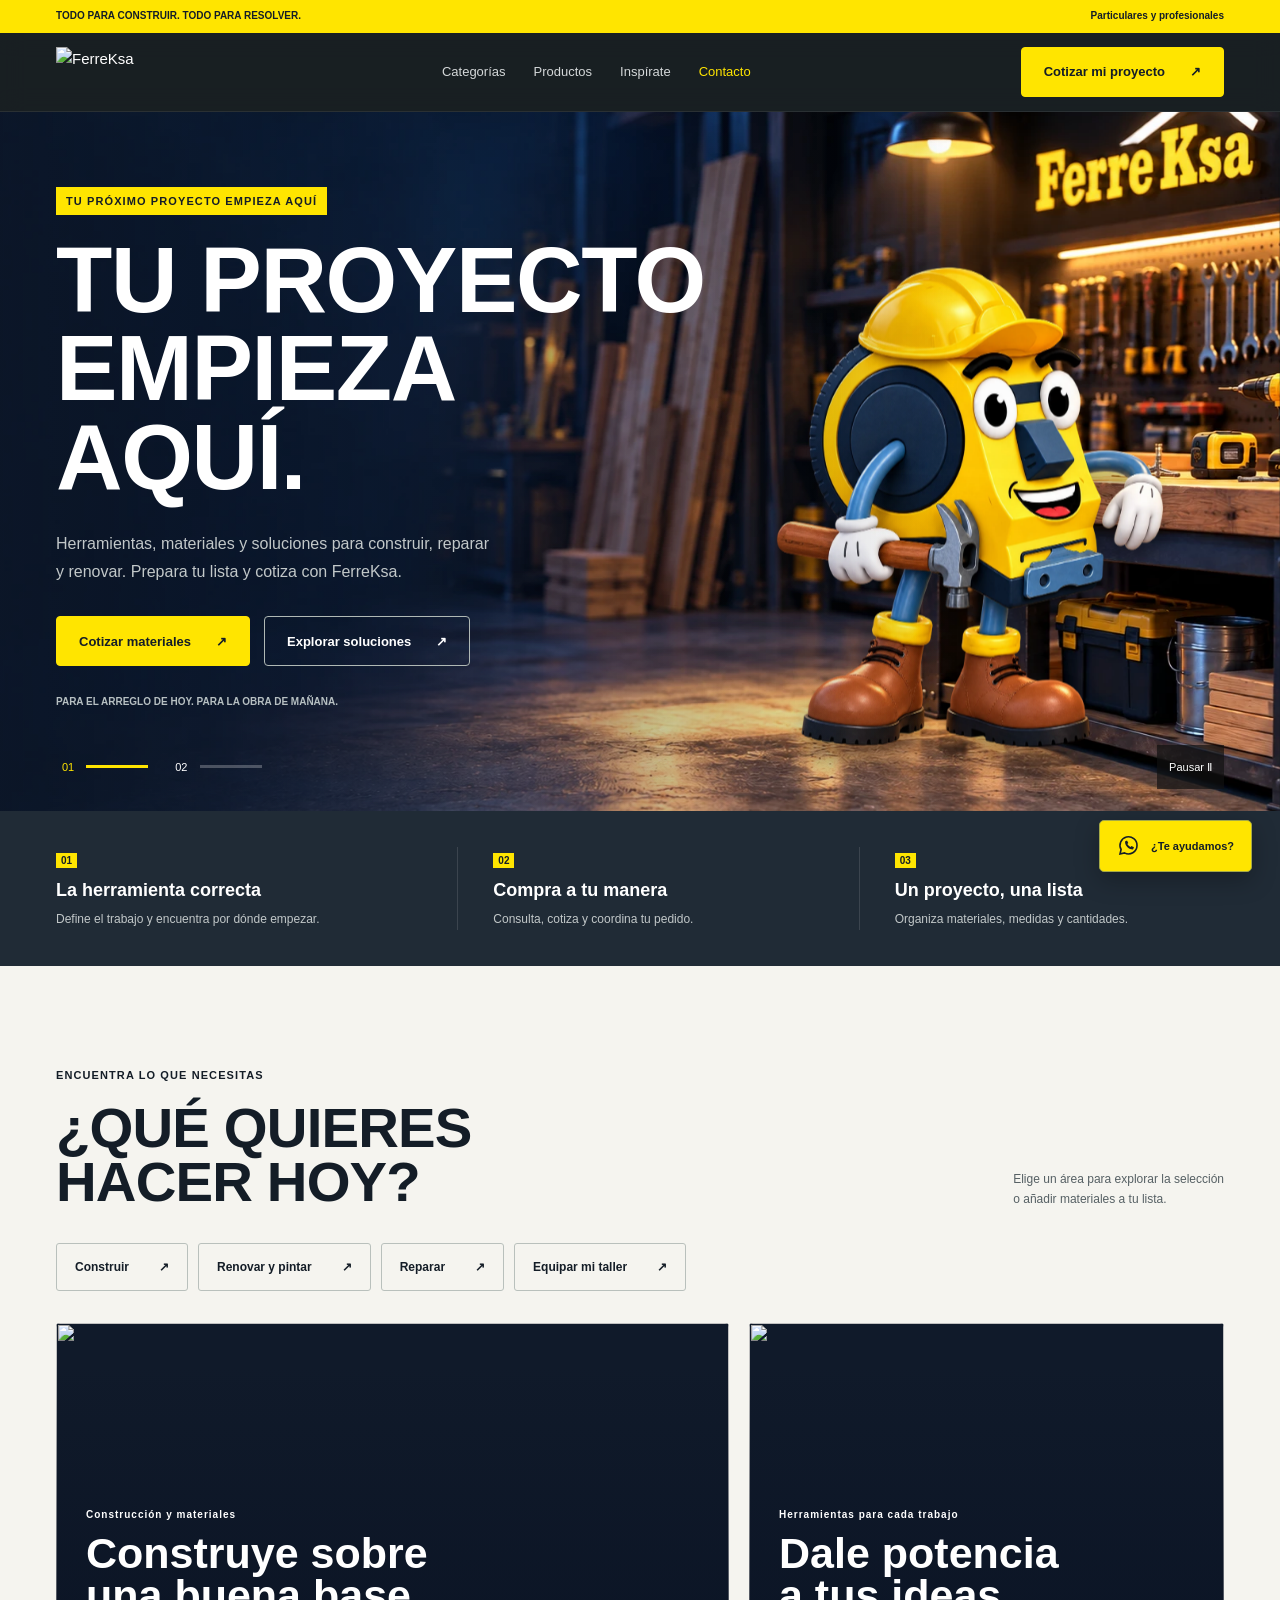
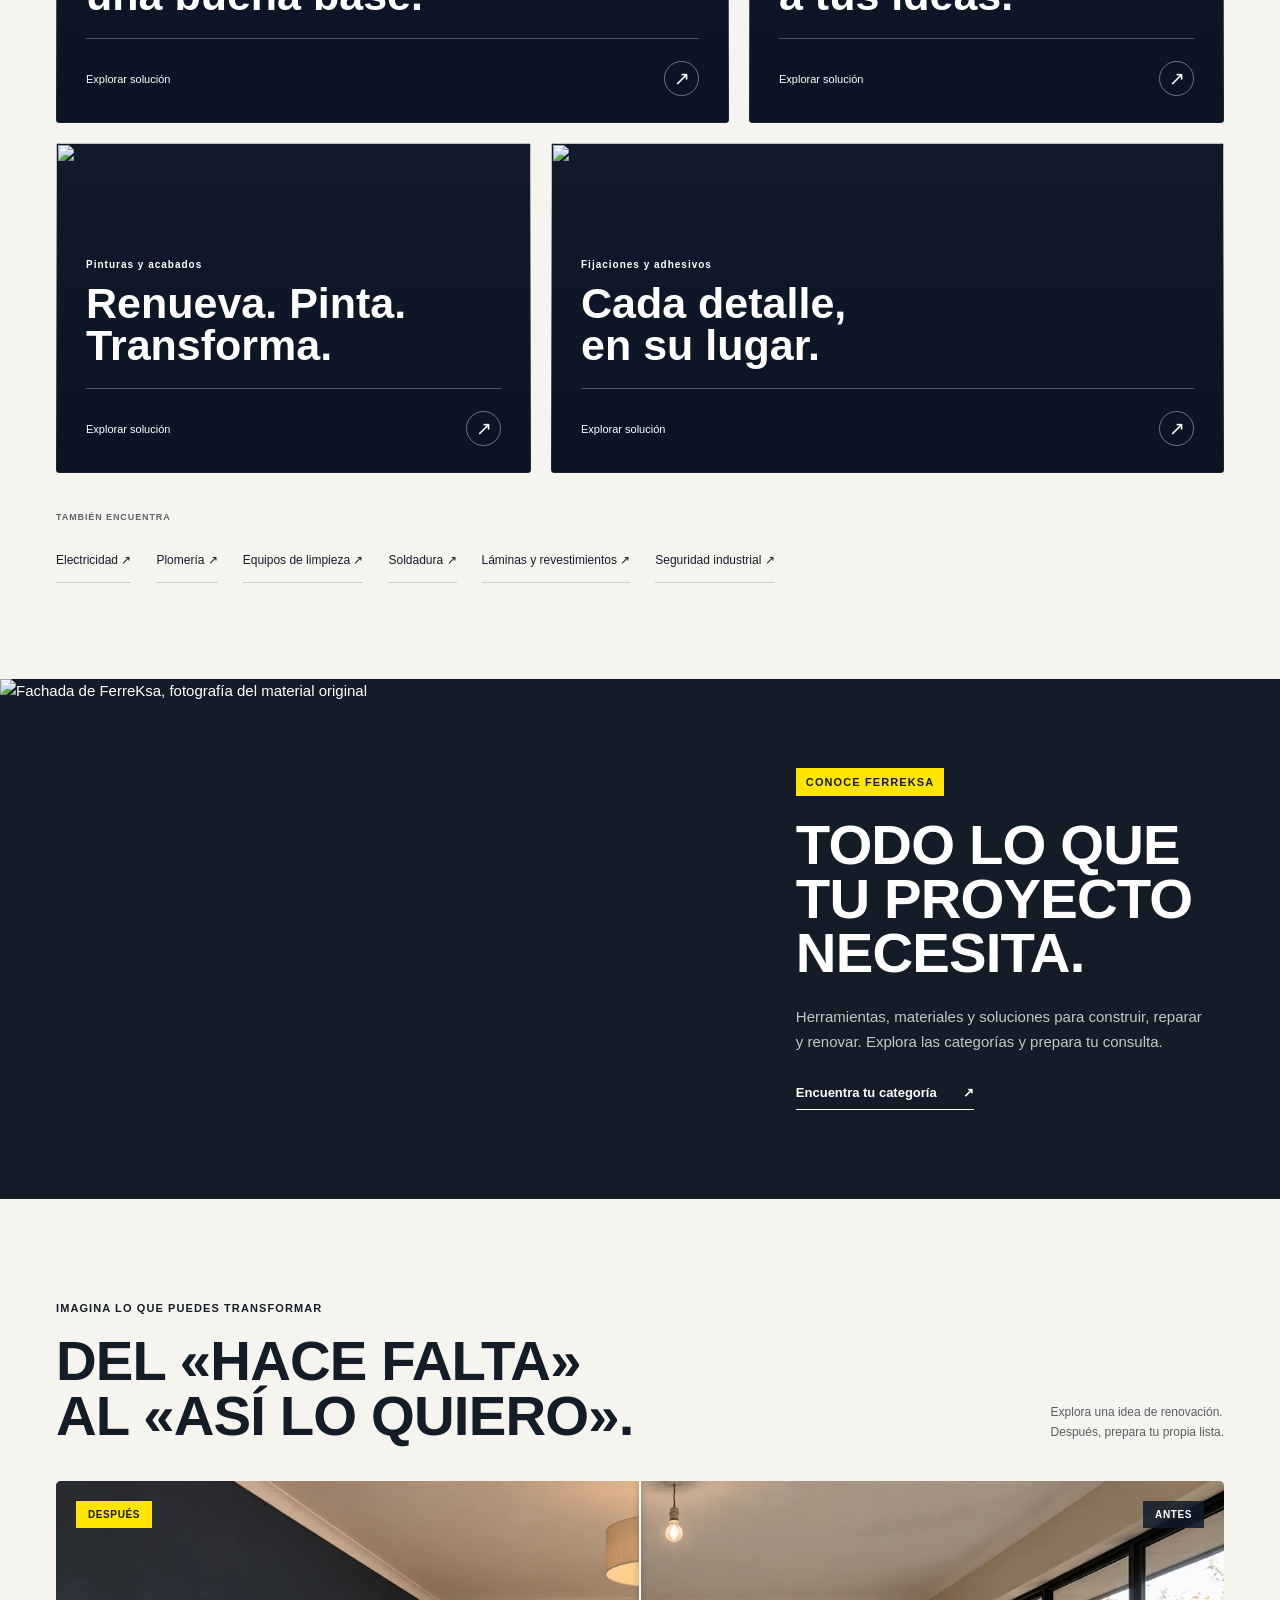
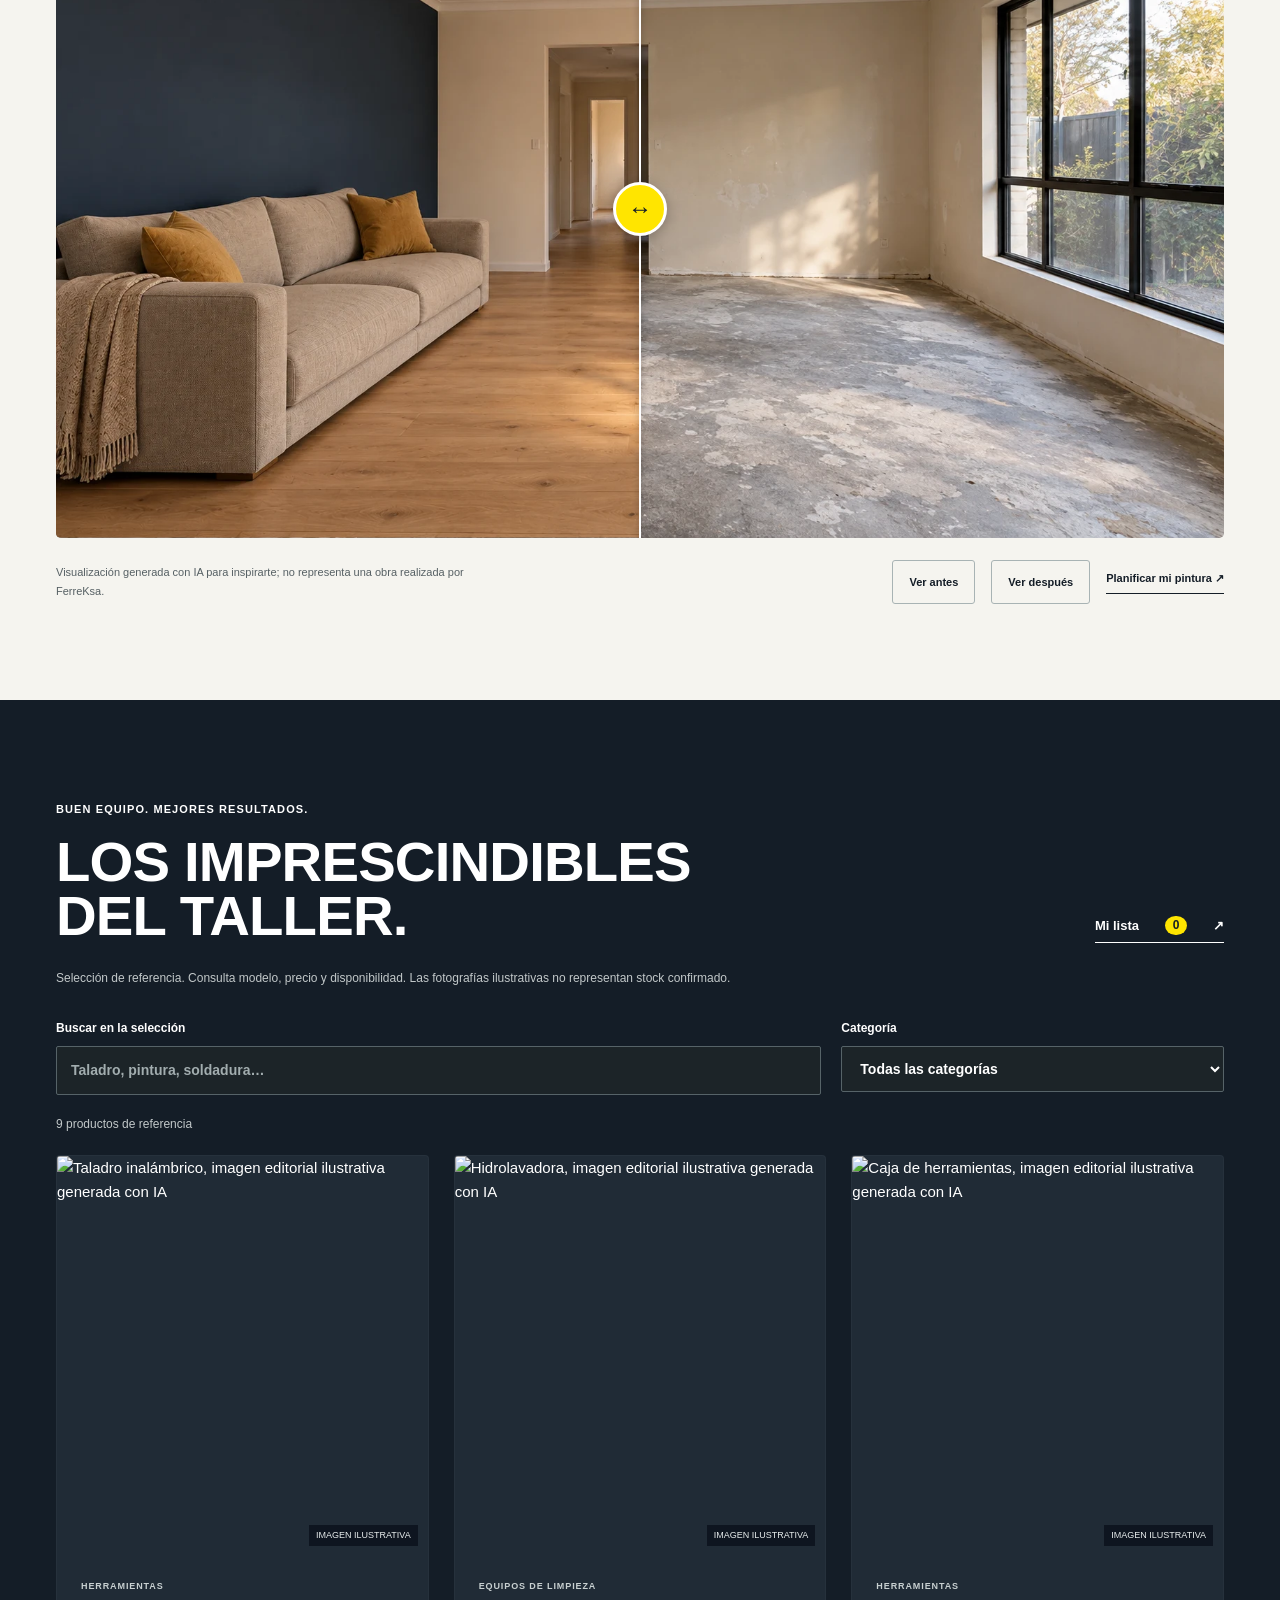
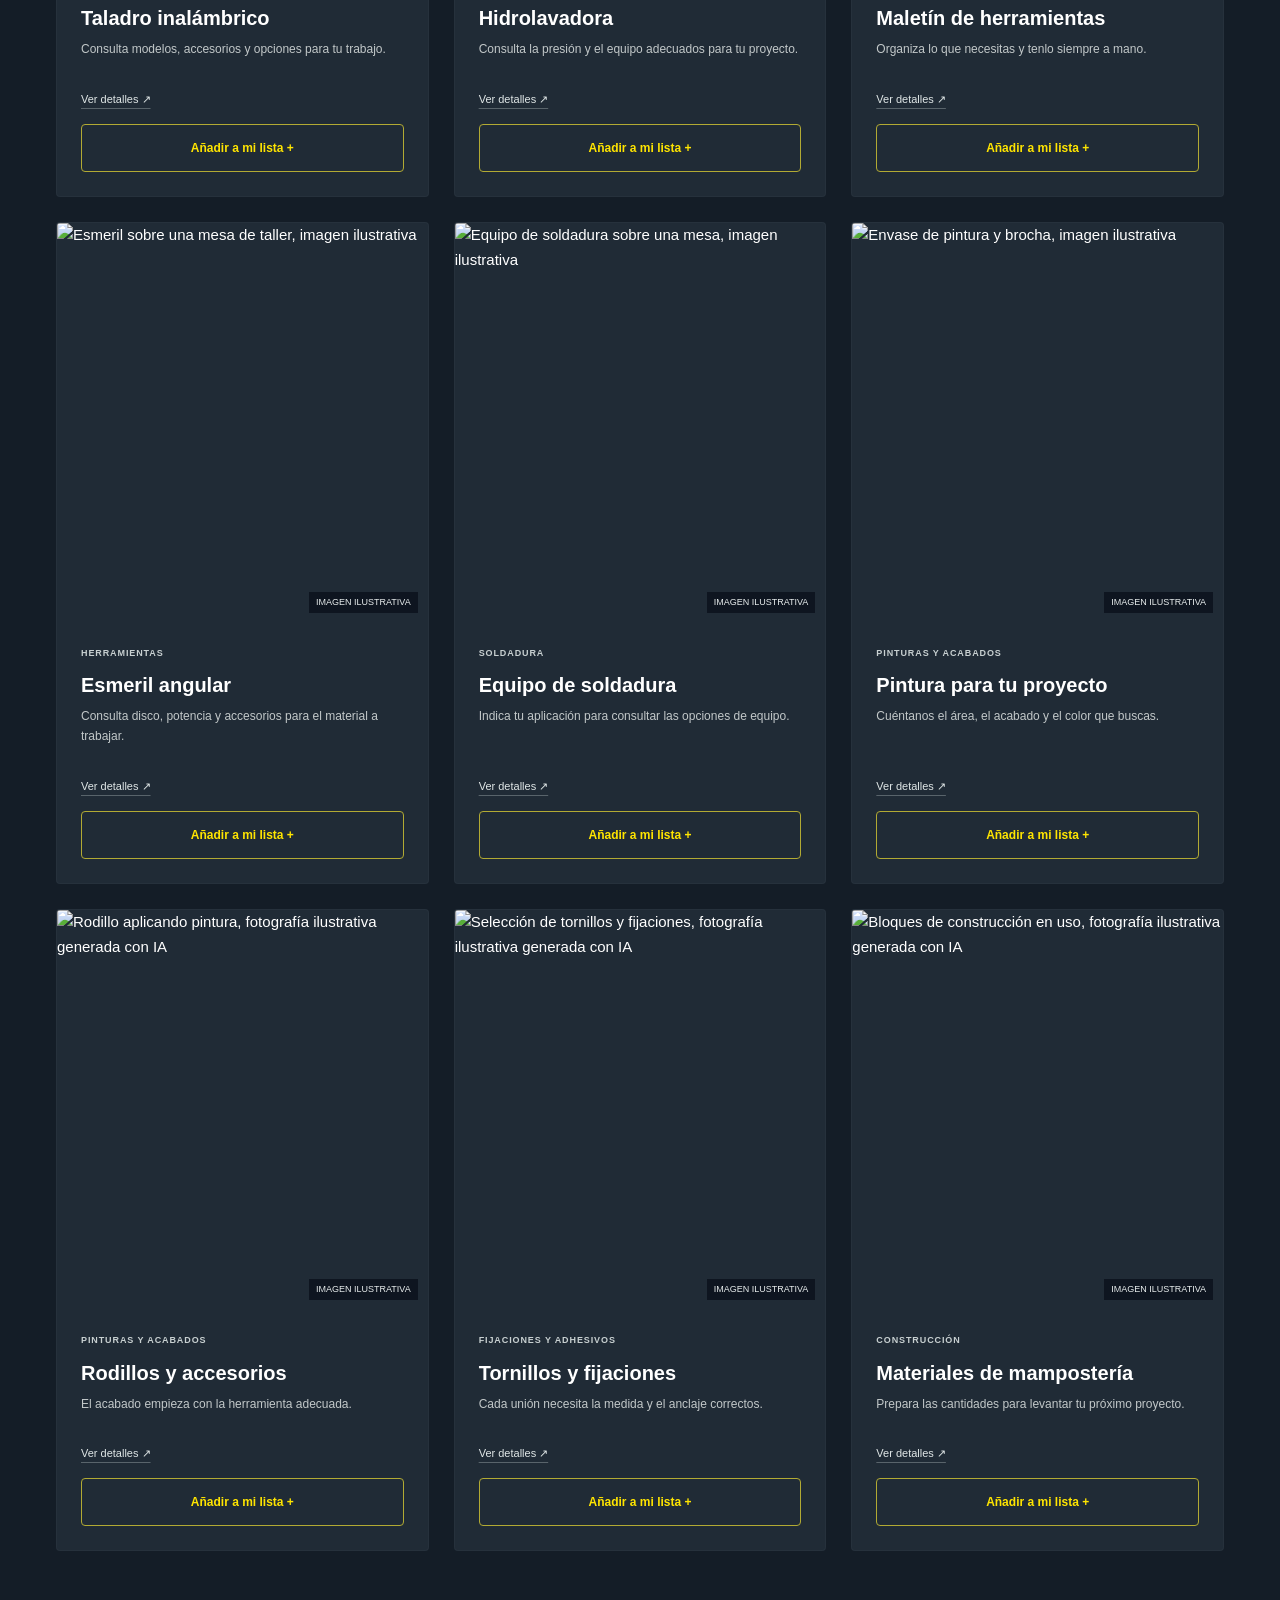
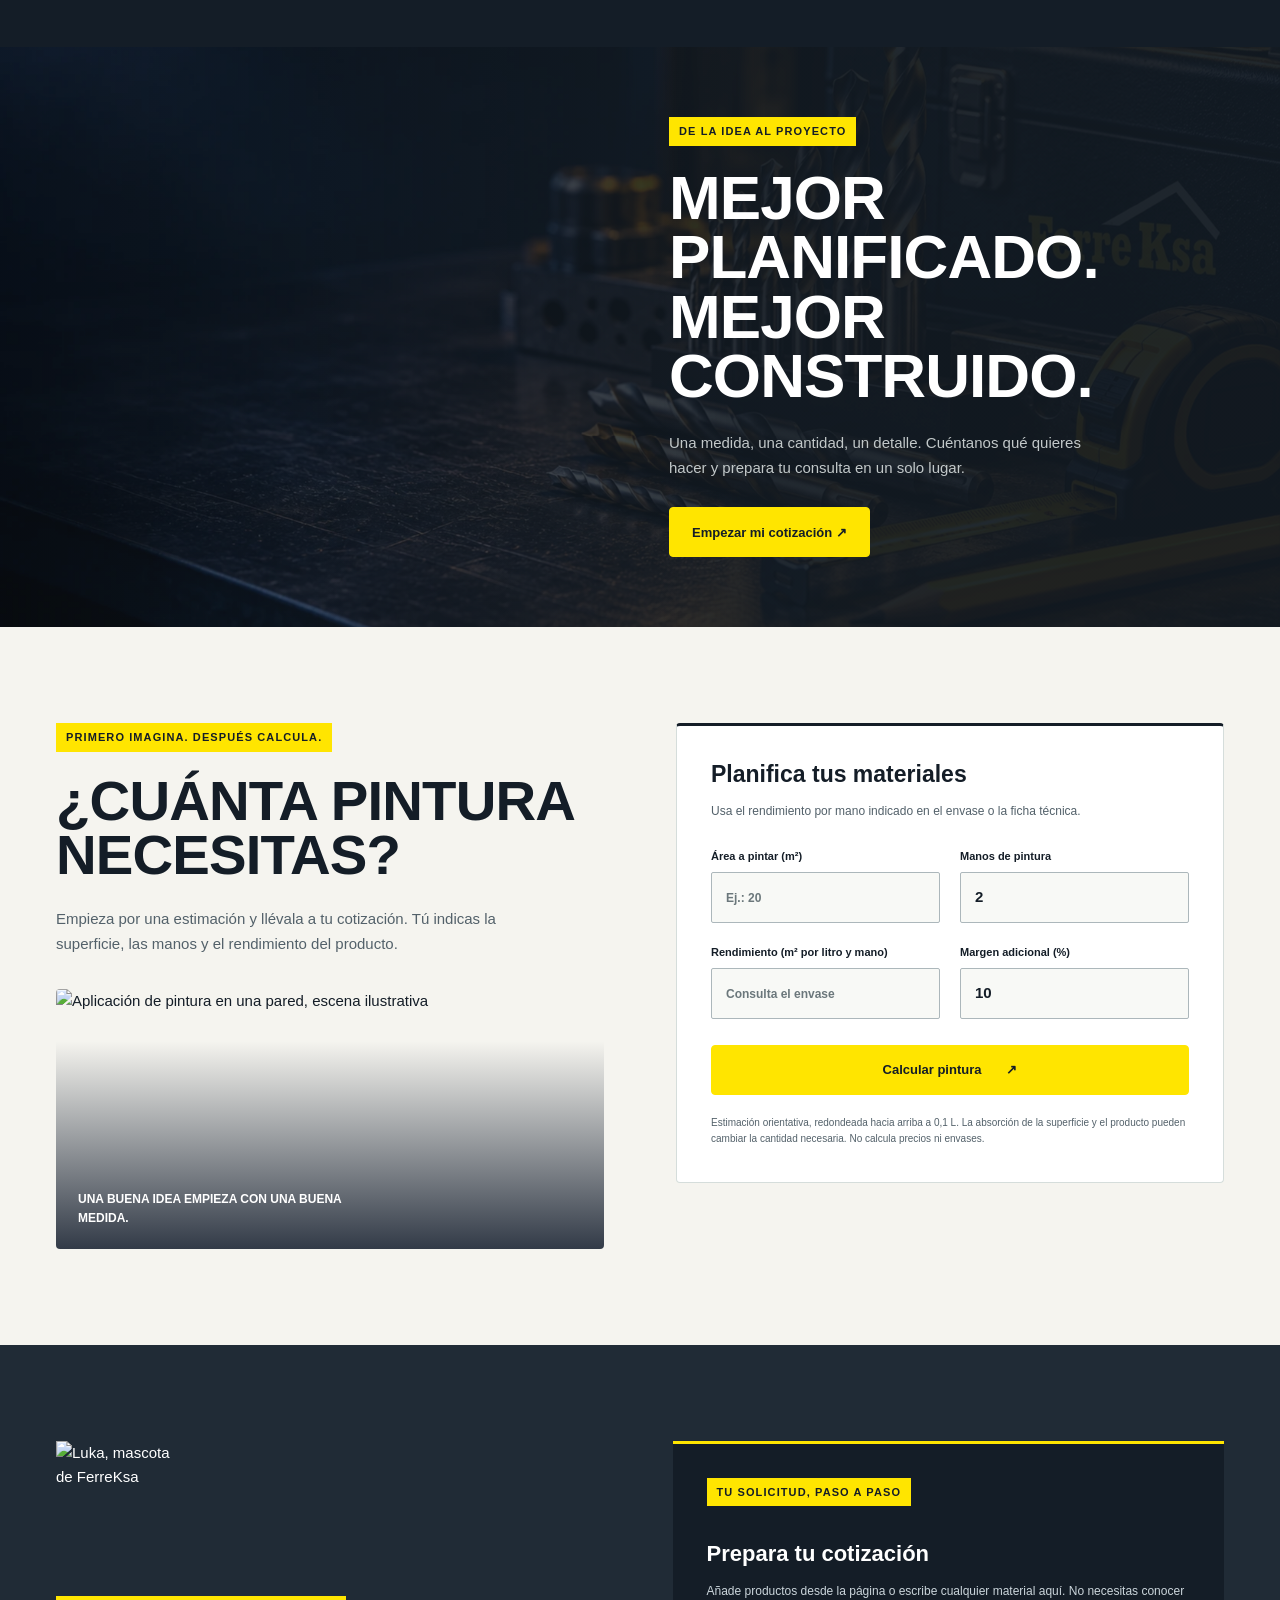
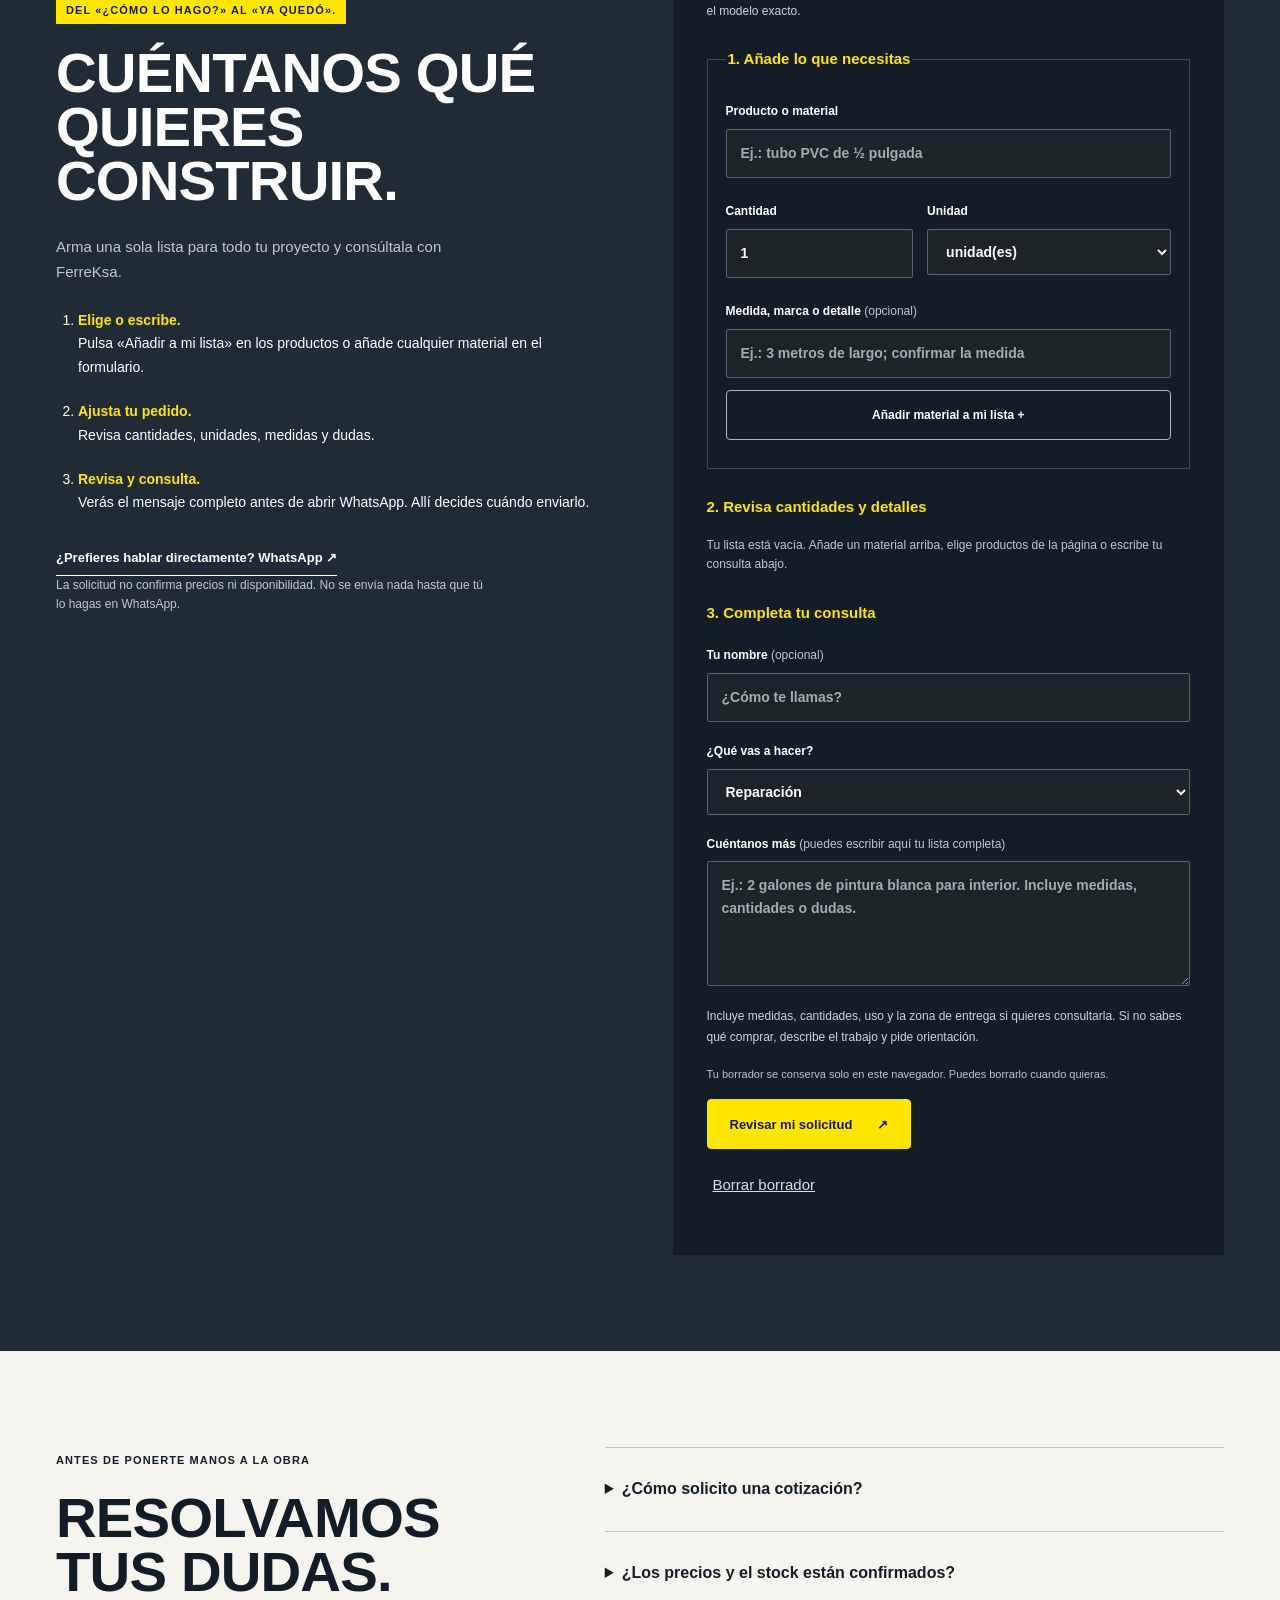
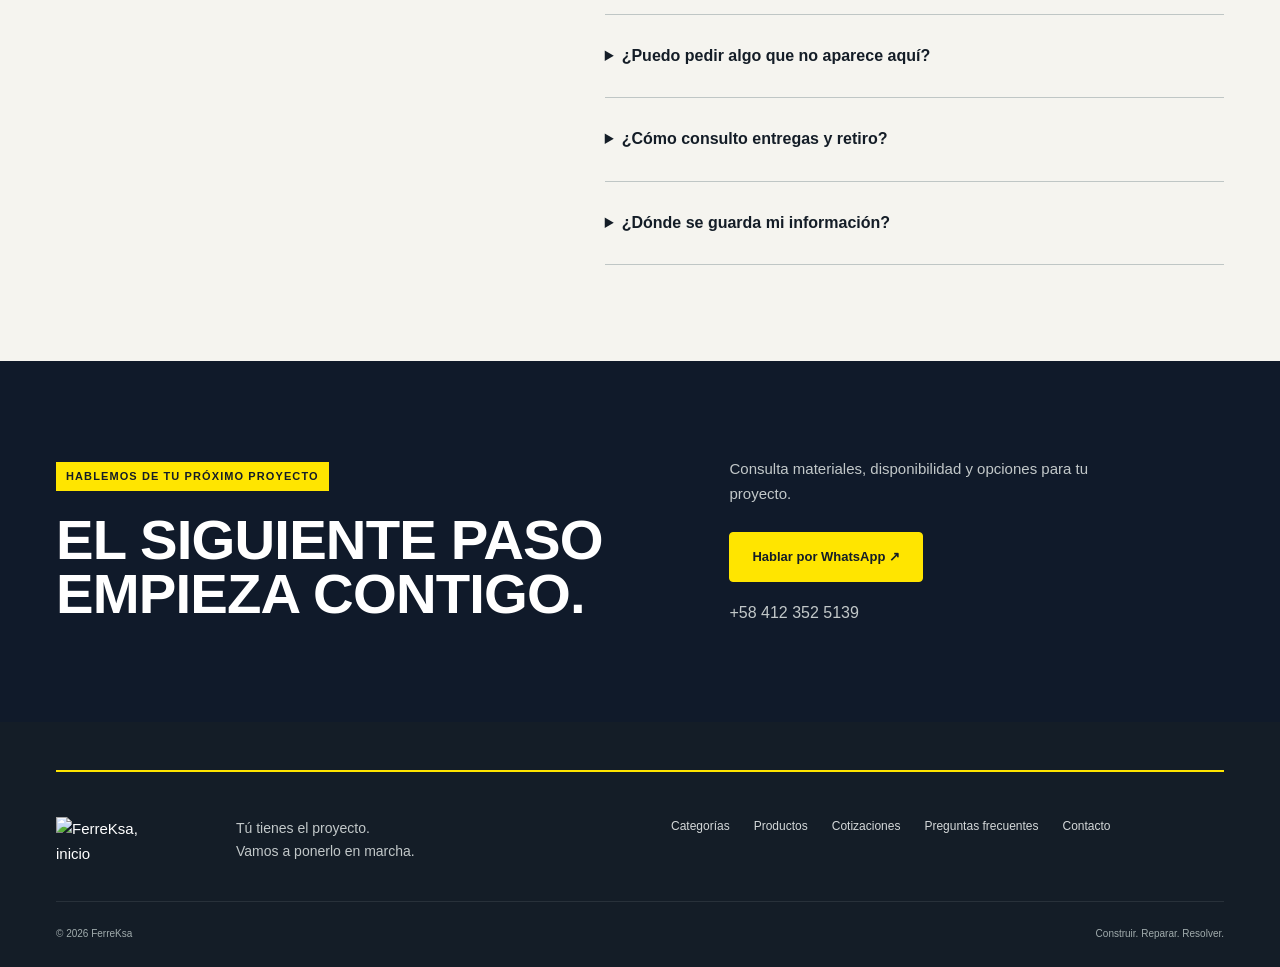
==== index.html @ 7bb30336 "Publicar landing FerreKsa" ====
<!doctype html>
<html lang="es">
<head>
<meta charset="UTF-8"><meta name="viewport" content="width=device-width,initial-scale=1">
<title>FerreKsa · Herramientas y materiales para tu proyecto</title>
<meta name="description" content="Explora herramientas, materiales y categorías de FerreKsa. Prepara tu lista y solicita una cotización por WhatsApp para construir, reparar o renovar.">
<meta name="theme-color" content="#171f24"><link rel="canonical" href="https://lordjeferies.github.io/abraxasxferreksa2/">
<meta property="og:type" content="website"><meta property="og:locale" content="es_VE"><meta property="og:title" content="FerreKsa · Manos a la obra"><meta property="og:description" content="Las herramientas correctas. Los materiales que necesitas. Prepara tu proyecto con FerreKsa."><meta property="og:url" content="https://lordjeferies.github.io/abraxasxferreksa2/"><meta property="og:image" content="https://lordjeferies.github.io/abraxasxferreksa2/assets/hero.webp"><meta name="twitter:card" content="summary_large_image">
<link rel="icon" href="assets/logo.webp"><link rel="preload" as="image" href="assets/taller-capa.webp"><link rel="stylesheet" href="assets/fonts.css"><link rel="stylesheet" href="styles.css">
<script type="application/ld+json">{"@context":"https://schema.org","@type":"Organization","name":"FerreKsa","url":"https://lordjeferies.github.io/abraxasxferreksa2/","logo":"https://lordjeferies.github.io/abraxasxferreksa2/assets/logo.webp","contactPoint":{"@type":"ContactPoint","telephone":"+584123525139","contactType":"sales","availableLanguage":"Spanish"}}</script>
<script src="config.js" defer></script><script src="app.js" defer></script><script src="experiencia.js" defer></script>
</head>
<body>
<a class="skip" href="#contenido">Saltar al contenido</a>
<div class="servicebar"><div class="wrap"><span>TODO PARA CONSTRUIR. TODO PARA RESOLVER.</span><span>Particulares y profesionales</span></div></div>
<header><div class="wrap nav"><a class="brand" href="#inicio" aria-label="FerreKsa, inicio"><img src="assets/logo.webp" width="116" height="49" alt="FerreKsa"></a><button id="menu-toggle" class="menu-toggle" aria-expanded="false" aria-controls="main-nav">Menú <span aria-hidden="true">☰</span></button><nav id="main-nav" aria-label="Principal"><a href="#categorias">Categorías</a><a href="#productos">Productos</a><a href="#inspiracion">Inspírate</a><a href="#contacto">Contacto</a></nav><a class="button nav-cta" href="#cotizar">Cotizar mi proyecto <span aria-hidden="true">↗</span></a></div></header>
<main id="contenido">
<section class="hero" id="inicio" aria-roledescription="carrusel" aria-label="Ideas para tu próximo proyecto">
<div class="slides">
<article class="slide active layered-hero" id="slide-1" aria-roledescription="diapositiva" aria-label="1 de 2: Manos a la obra"><img class="hero-photo parallax-layer" data-depth="0.065" src="assets/taller-capa.webp" width="1672" height="941" alt="Taller cinematográfico de FerreKsa, escena ilustrativa" fetchpriority="high"><img class="hero-mascot parallax-layer" data-depth="-0.022" src="assets/luka-capa.webp" width="1024" height="1536" alt="Luka, mascota de FerreKsa"><div class="hero-shade"></div><div class="wrap hero-inner"><div class="hero-copy"><span class="eyebrow yellow">TU PRÓXIMO PROYECTO EMPIEZA AQUÍ</span><h1>TU PROYECTO<br>EMPIEZA AQUÍ.</h1><p>Herramientas, materiales y soluciones para construir, reparar y renovar. Prepara tu lista y cotiza con FerreKsa.</p><div class="actions"><a class="button" href="#cotizar">Cotizar materiales <span aria-hidden="true">↗</span></a><a class="button outline" href="#categorias">Explorar soluciones <span aria-hidden="true">↗</span></a></div><small>PARA EL ARREGLO DE HOY. PARA LA OBRA DE MAÑANA.</small></div></div></article>
<article class="slide" id="slide-2" aria-roledescription="diapositiva" aria-label="2 de 2: Herramientas para tu proyecto" hidden><img class="hero-photo" src="assets/hero.webp" width="1536" height="1024" alt="Herramientas sobre un banco de trabajo, fotografía ilustrativa"><div class="hero-shade second-shade"></div><div class="wrap hero-inner second-inner"><div class="hero-copy"><span class="eyebrow yellow">CON FERREKSA, MANOS A LA OBRA</span><h2>DE LA IDEA.<br>A LA OBRA.</h2><p>¿Una reparación o un proyecto completo? Empieza por una buena lista de materiales.</p><a class="button" href="#cotizar">Preparar mi lista <span aria-hidden="true">↗</span></a></div></div></article>
</div>
<div class="wrap carousel-bar"><div class="slide-tabs" role="group" aria-label="Elegir banner"><button class="slide-tab" data-slide="0" aria-label="Mostrar banner 1: Manos a la obra" aria-pressed="true">01 <span></span></button><button class="slide-tab" data-slide="1" aria-label="Mostrar banner 2: Herramientas" aria-pressed="false">02 <span></span></button></div><button class="pause" id="pause-slides" aria-label="Pausar banners">Pausar <span aria-hidden="true">Ⅱ</span></button></div>
</section>
<section class="benefits" aria-label="Cómo empezar"><div class="wrap benefit-grid"><div><span class="number">01</span><h2>La herramienta correcta</h2><p>Define el trabajo y encuentra por dónde empezar.</p></div><div><span class="number">02</span><h2>Compra a tu manera</h2><p>Consulta, cotiza y coordina tu pedido.</p></div><div><span class="number">03</span><h2>Un proyecto, una lista</h2><p>Organiza materiales, medidas y cantidades.</p></div></div></section>

<section class="categories light section" id="categorias"><div class="wrap"><div class="section-head"><div><span class="eyebrow">ENCUENTRA LO QUE NECESITAS</span><h2>¿QUÉ QUIERES<br>HACER HOY?</h2></div><p>Elige un área para explorar la selección<br>o añadir materiales a tu lista.</p></div><div class="project-choices" role="group" aria-label="Explorar por proyecto"><button type="button" data-intent="construir" aria-pressed="false">Construir <span>↗</span></button><button type="button" data-intent="renovar" aria-pressed="false">Renovar y pintar <span>↗</span></button><button type="button" data-intent="reparar" aria-pressed="false">Reparar <span>↗</span></button><button type="button" data-intent="taller" aria-pressed="false">Equipar mi taller <span>↗</span></button></div><div id="category-grid" class="category-grid editorial-categories"></div><div class="more-categories"><span class="eyebrow">TAMBIÉN ENCUENTRA</span><div id="category-links"></div></div><noscript><p>Herramientas, pinturas, electricidad, plomería, construcción, limpieza, soldadura, revestimientos, fijaciones y seguridad industrial. <a href="https://wa.me/584123525139">Consulta por WhatsApp</a>.</p></noscript></div></section>
<section class="store" aria-labelledby="tienda-title"><img src="assets/tienda.webp" width="760" height="540" alt="Fachada de FerreKsa, fotografía del material original" loading="lazy"><div><span class="eyebrow yellow">CONOCE FERREKSA</span><h2 id="tienda-title">TODO LO QUE<br>TU PROYECTO<br>NECESITA.</h2><p>Herramientas, materiales y soluciones para construir, reparar y renovar. Explora las categorías y prepara tu consulta.</p><a class="text-link" href="#categorias">Encuentra tu categoría <span aria-hidden="true">↗</span></a></div></section><section class="inspiration section light" id="inspiracion"><div class="wrap"><div class="section-head"><div><span class="eyebrow">IMAGINA LO QUE PUEDES TRANSFORMAR</span><h2>DEL «HACE FALTA»<br>AL «ASÍ LO QUIERO».</h2></div><p>Explora una idea de renovación.<br>Después, prepara tu propia lista.</p></div><div class="comparison" id="room-comparison" style="--comparison:50%"><img src="assets/habitacion-antes.webp" width="1672" height="941" alt="Habitación antes de renovar: paredes desgastadas y suelo sin terminar" loading="lazy"><div class="comparison-after"><img src="assets/habitacion-despues.webp" width="1672" height="941" alt="La misma habitación renovada, visualización ilustrativa" loading="lazy"></div><span class="compare-tag before-tag">ANTES</span><span class="compare-tag after-tag">DESPUÉS</span><div class="comparison-line" aria-hidden="true"><span>↔</span></div><label class="sr-only" for="comparison-range">Comparar antes y después de la renovación</label><input id="comparison-range" type="range" min="0" max="100" value="50" aria-valuetext="50% de la imagen renovada visible"></div><div class="comparison-footer"><p>Visualización generada con IA para inspirarte; no representa una obra realizada por FerreKsa.</p><div><button type="button" data-compare="0">Ver antes</button><button type="button" data-compare="100">Ver después</button><a class="text-link" href="#estimador">Planificar mi pintura ↗</a></div></div></div></section><section class="products section" id="productos"><div class="wrap"><div class="section-head"><div><span class="eyebrow">BUEN EQUIPO. MEJORES RESULTADOS.</span><h2>LOS IMPRESCINDIBLES<br>DEL TALLER.</h2></div><a class="text-link" href="#cotizar">Mi lista <span id="list-count">0</span> <span aria-hidden="true">↗</span></a></div><p class="catalog-note">Selección de referencia. Consulta modelo, precio y disponibilidad. Las fotografías ilustrativas no representan stock confirmado.</p><div class="filter-tools"><label class="search-label" for="search">Buscar en la selección<input id="search" type="search" placeholder="Taladro, pintura, soldadura…" autocomplete="off"></label><label for="category-filter">Categoría<select id="category-filter"><option value="all">Todas las categorías</option></select></label></div><div id="intent-summary" class="intent-summary" hidden><span></span><button type="button" id="clear-intent">Ver toda la selección ×</button></div><p id="result-count" class="result-count" role="status" aria-live="polite"></p><div id="product-grid" class="product-grid"></div><div id="empty-state" class="empty-state" hidden><h3>No hay productos de referencia en esta selección.</h3><p>Puedes escribir el material que necesitas y consultar sus opciones.</p><a href="#cotizar" class="button">Consultar otro material ↗</a><button type="button" class="button outline" id="reset-filters">Ver toda la selección</button></div></div></section>
<section class="project-banner" id="proyecto"><img class="parallax-layer" data-depth="0.05" src="assets/marca-detalles.webp" width="1672" height="941" alt="Brocas y herramientas con la marca FerreKsa, escena ilustrativa" loading="lazy"><div class="wrap"><div><span class="eyebrow yellow">DE LA IDEA AL PROYECTO</span><h2>MEJOR PLANIFICADO.<br>MEJOR CONSTRUIDO.</h2><p>Una medida, una cantidad, un detalle. Cuéntanos qué quieres hacer y prepara tu consulta en un solo lugar.</p><a href="#cotizar" class="button">Empezar mi cotización ↗</a></div></div></section>
<section class="paint-estimator section" id="estimador"><div class="wrap estimator-layout"><div class="estimator-intro"><span class="eyebrow yellow">PRIMERO IMAGINA. DESPUÉS CALCULA.</span><h2>¿CUÁNTA PINTURA<br>NECESITAS?</h2><p>Empieza por una estimación y llévala a tu cotización. Tú indicas la superficie, las manos y el rendimiento del producto.</p><div class="estimator-photo"><img src="assets/pintura-accion.webp" width="800" height="1000" alt="Aplicación de pintura en una pared, escena ilustrativa" loading="lazy"><span>UNA BUENA IDEA EMPIEZA CON UNA BUENA MEDIDA.</span></div></div><form id="paint-form" class="calculator"><h3>Planifica tus materiales</h3><p class="calculator-help">Usa el rendimiento por mano indicado en el envase o la ficha técnica.</p><div class="calculator-fields"><label for="paint-area">Área a pintar (m²)<input id="paint-area" type="number" min="0.1" max="100000" step="any" inputmode="decimal" placeholder="Ej.: 20" required></label><label for="paint-coats">Manos de pintura<input id="paint-coats" type="number" min="1" max="10" step="1" value="2" inputmode="numeric" required></label><label for="paint-coverage">Rendimiento (m² por litro y mano)<input id="paint-coverage" type="number" min="0.1" max="1000" step="any" inputmode="decimal" placeholder="Consulta el envase" required></label><label for="paint-margin">Margen adicional (%)<input id="paint-margin" type="number" min="0" max="50" step="1" value="10" inputmode="numeric" required></label></div><button class="button" type="submit">Calcular pintura <span aria-hidden="true">↗</span></button><div id="paint-result" class="paint-result" hidden><span class="eyebrow">ESTIMACIÓN PARA TU PROYECTO</span><output id="paint-liters" for="paint-area paint-coats paint-coverage paint-margin"></output><p id="paint-formula"></p><button class="button" id="add-paint-estimate" type="button">Añadir estimación a mi cotización +</button></div><p id="paint-status" role="status" aria-live="polite"></p><p class="calculator-note">Estimación orientativa, redondeada hacia arriba a 0,1 L. La absorción de la superficie y el producto pueden cambiar la cantidad necesaria. No calcula precios ni envases.</p></form></div></section><section class="quote section" id="cotizar"><div class="wrap quote-layout"><div class="quote-intro"><img src="assets/mascota.webp" alt="Luka, mascota de FerreKsa" width="150" height="150" loading="lazy"><span class="eyebrow yellow">DEL «¿CÓMO LO HAGO?» AL «YA QUEDÓ».</span><h2>CUÉNTANOS QUÉ<br>QUIERES CONSTRUIR.</h2><p>Arma una sola lista para todo tu proyecto y consúltala con FerreKsa.</p><ol class="quote-guide"><li><strong>Elige o escribe.</strong> Pulsa «Añadir a mi lista» en los productos o añade cualquier material en el formulario.</li><li><strong>Ajusta tu pedido.</strong> Revisa cantidades, unidades, medidas y dudas.</li><li><strong>Revisa y consulta.</strong> Verás el mensaje completo antes de abrir WhatsApp. Allí decides cuándo enviarlo.</li></ol><a class="text-link" href="https://wa.me/584123525139" target="_blank" rel="noopener noreferrer">¿Prefieres hablar directamente? WhatsApp ↗</a><p class="muted">La solicitud no confirma precios ni disponibilidad. No se envía nada hasta que tú lo hagas en WhatsApp.</p></div><form id="quote-form"><span class="eyebrow yellow">TU SOLICITUD, PASO A PASO</span><h3>Prepara tu cotización</h3><p class="quote-help">Añade productos desde la página o escribe cualquier material aquí. No necesitas conocer el modelo exacto.</p><fieldset class="custom-entry"><legend>1. Añade lo que necesitas</legend><label for="custom-name">Producto o material<input id="custom-name" maxlength="120" placeholder="Ej.: tubo PVC de ½ pulgada"></label><div class="custom-pair"><label for="custom-qty">Cantidad<input id="custom-qty" type="number" min="0.001" max="999999" step="any" value="1" inputmode="decimal"></label><label for="custom-unit">Unidad<select id="custom-unit"><option>unidad(es)</option><option>metro(s)</option><option>m²</option><option>kg</option><option>litro(s)</option><option>galón(es)</option><option>caja(s)</option><option>saco(s)</option><option>rollo(s)</option></select></label></div><label for="custom-note">Medida, marca o detalle <span>(opcional)</span><input id="custom-note" maxlength="200" placeholder="Ej.: 3 metros de largo; confirmar la medida"></label><button type="button" class="button outline" id="add-custom">Añadir material a mi lista +</button><p id="custom-status" role="status"></p></fieldset><h4 class="quote-step">2. Revisa cantidades y detalles</h4><p id="quote-summary" aria-live="polite"></p><div id="quote-items"></div><p id="quote-empty">Tu lista está vacía. Añade un material arriba, elige productos de la página o escribe tu consulta abajo.</p><div id="custom-items"></div><h4 class="quote-step">3. Completa tu consulta</h4><label for="customer-name">Tu nombre <span>(opcional)</span><input id="customer-name" name="name" maxlength="80" autocomplete="name" placeholder="¿Cómo te llamas?"></label><label for="project-type">¿Qué vas a hacer?<select id="project-type" name="project"><option>Reparación</option><option>Remodelación</option><option>Construcción</option><option>Trabajo profesional</option><option>Otro proyecto</option></select></label><label for="materials">Cuéntanos más <span>(puedes escribir aquí tu lista completa)</span><textarea id="materials" aria-describedby="materials-help" name="materials" rows="4" maxlength="3000" placeholder="Ej.: 2 galones de pintura blanca para interior. Incluye medidas, cantidades o dudas."></textarea></label><p id="materials-help" class="quote-help">Incluye medidas, cantidades, uso y la zona de entrega si quieres consultarla. Si no sabes qué comprar, describe el trabajo y pide orientación.</p><p class="privacy">Tu borrador se conserva solo en este navegador. Puedes borrarlo cuando quieras.</p><button class="button" type="submit">Revisar mi solicitud <span aria-hidden="true">↗</span></button><button class="clear-list" id="clear-draft" type="button">Borrar borrador</button><p id="form-status" role="status" aria-live="polite"></p></form></div></section>
<section class="faq light section" id="preguntas"><div class="wrap faq-layout"><div><span class="eyebrow">ANTES DE PONERTE MANOS A LA OBRA</span><h2>RESOLVAMOS<br>TUS DUDAS.</h2></div><div><details><summary>¿Cómo solicito una cotización?</summary><p>Añade los productos o escribe tu lista con cantidades y especificaciones. Revisa el mensaje y abre WhatsApp para enviarlo a FerreKsa.</p></details><details><summary>¿Los precios y el stock están confirmados?</summary><p>Esta selección es orientativa. El equipo debe confirmar marca, modelo, disponibilidad y precio antes de concretar tu compra.</p></details><details><summary>¿Puedo pedir algo que no aparece aquí?</summary><p>Sí. Escribe el nombre, la cantidad y las medidas en «Materiales y detalles». Puedes consultar cualquier material sin encontrarlo antes en la selección.</p></details><details><summary>¿Cómo consulto entregas y retiro?</summary><p>Indica tu zona en el mensaje y consulta las opciones, condiciones y horarios directamente con FerreKsa.</p></details><details><summary>¿Dónde se guarda mi información?</summary><p>El borrador se guarda en este navegador, sin enviarse a un servidor. Al abrir WhatsApp, el mensaje se comparte con ese servicio. «Borrar borrador» elimina los datos guardados en este dispositivo.</p></details></div></div></section>
<section id="contacto" class="contact section"><div class="wrap contact-layout"><div><span class="eyebrow yellow">HABLEMOS DE TU PRÓXIMO PROYECTO</span><h2>EL SIGUIENTE PASO<br>EMPIEZA CONTIGO.</h2></div><div><p>Consulta materiales, disponibilidad y opciones para tu proyecto.</p><a class="button whatsapp-direct" href="https://wa.me/584123525139" target="_blank" rel="noopener noreferrer">Hablar por WhatsApp ↗</a><a class="phone" href="tel:+584123525139">+58 412 352 5139</a></div></div></section>
</main>
<footer><div class="wrap"><div class="footer-top"><a class="brand" href="#inicio"><img src="assets/logo.webp" alt="FerreKsa, inicio" width="116" height="49" loading="lazy"></a><p>Tú tienes el proyecto.<br>Vamos a ponerlo en marcha.</p><nav aria-label="Pie de página"><a href="#categorias">Categorías</a><a href="#productos">Productos</a><a href="#cotizar">Cotizaciones</a><a href="#preguntas">Preguntas frecuentes</a><a href="#contacto">Contacto</a></nav></div><div class="footer-bottom"><span>© 2026 FerreKsa</span><span>Construir. Reparar. Resolver.</span></div></div></footer>
<a class="floating-whatsapp" href="https://wa.me/584123525139" target="_blank" rel="noopener noreferrer" aria-label="Consultar por WhatsApp"><svg width="24" height="24" viewBox="0 0 24 24" aria-hidden="true" fill="none"><path d="M20 11.5a8.5 8.5 0 0 1-12.5 7.4L3 20l1.1-4.5A8.5 8.5 0 1 1 20 11.5Z" stroke="currentColor" stroke-width="1.6"/><path d="M8 7.5c0 4.5 4 8 8 8l1-2.2-2.5-1.2-1 1a9 9 0 0 1-3.2-3.2l1-1L10 6.5 8 7.5Z" fill="currentColor"/></svg><span>¿Te ayudamos?</span></a><button type="button" id="back-top" class="back-top" aria-label="Volver arriba" hidden>↑</button><a href="#cotizar" class="mobile-quote">Cotizar mi proyecto <span aria-hidden="true">↗</span></a>
<dialog id="product-dialog" aria-labelledby="product-dialog-title"><button class="product-dialog-close dialog-close" aria-label="Cerrar producto" type="button">✕</button><img id="detail-image" width="600" height="400" alt=""><span id="detail-category" class="eyebrow"></span><h2 id="product-dialog-title"></h2><p id="detail-description"></p><div class="detail-guidance"><h3>Para encontrar la opción adecuada</h3><p id="detail-guidance"></p></div><p id="materials-help" class="quote-help">Incluye medidas, cantidades, uso y la zona de entrega si quieres consultarla. Si no sabes qué comprar, describe el trabajo y pide orientación.</p><p class="privacy">Imagen de referencia. Modelo, precio y disponibilidad sujetos a confirmación.</p><button type="button" id="detail-add" class="button">Añadir a mi cotización +</button><p id="detail-status" role="status" aria-live="polite"></p></dialog><dialog id="quote-dialog" aria-labelledby="dialog-title"><button class="dialog-close" aria-label="Cerrar revisión" type="button">✕</button><span class="eyebrow">UN ÚLTIMO VISTAZO</span><h2 id="dialog-title">Revisa tu solicitud</h2><p>Comprueba cantidades y detalles. Cierra esta ventana para corregir tu lista o abre WhatsApp para enviarla.</p><pre id="quote-preview"></pre><div class="dialog-actions"><a class="button" id="send-whatsapp" href="https://wa.me/584123525139" target="_blank" rel="noopener noreferrer">Abrir WhatsApp ↗</a><button class="button secondary" id="copy-quote" type="button">Copiar texto</button><button class="button secondary" id="download-quote" type="button">Descargar lista</button></div><p id="materials-help" class="quote-help">Incluye medidas, cantidades, uso y la zona de entrega si quieres consultarla. Si no sabes qué comprar, describe el trabajo y pide orientación.</p><p class="privacy">Abrir WhatsApp no significa que se haya enviado la solicitud.</p><p id="dialog-status" role="status" aria-live="polite"></p></dialog>
<div class="toast" role="status" aria-live="polite" id="toast"></div>
<noscript><div class="noscript">Para preparar una lista interactiva activa JavaScript. También puedes <a href="https://wa.me/584123525139">consultar directamente por WhatsApp</a>.</div></noscript>
</body></html>
---- styles.css ----
:root{--ink:#191f23;--navy:#151c2c;--panel:#252d30;--yellow:#ffdb16;--paper:#f5f4ef;--white:#fff;--muted:#c2c8c9;--line:#465053}*{box-sizing:border-box}html{scroll-behavior:smooth;scroll-padding-top:100px}body{margin:0;background:var(--ink);color:#fff;font:15px/1.65 Inter,Arial,sans-serif}button,input,textarea,select{font:inherit}button,a,input,textarea,select{-webkit-tap-highlight-color:transparent}button,a{touch-action:manipulation}button{cursor:pointer}a{color:inherit;text-decoration:none}img{display:block;max-width:100%;object-fit:cover}h1,h2,h3,p{margin:0}h1,h2{font-family:'Barlow Condensed','Arial Narrow',Impact,sans-serif;font-weight:700;line-height:.96;letter-spacing:-.015em}h2{font-size:clamp(42px,4.4vw,68px)}h3{line-height:1.3}p{color:var(--muted)}:focus-visible{outline:3px solid var(--yellow);outline-offset:5px}.light :focus-visible{outline-color:#1c4fb3}[hidden]{display:none!important}.wrap{width:min(1280px,calc(100% - 112px));margin:auto}.section{padding:96px 0}.eyebrow{display:inline-block;font-size:11px;font-weight:700;letter-spacing:.07em;line-height:1.5;margin-bottom:22px}.yellow{background:var(--yellow);color:var(--ink);padding:6px 10px}.button{display:inline-flex;align-items:center;justify-content:center;gap:22px;min-height:48px;border:1px solid var(--yellow);border-radius:2px;padding:12px 22px;background:var(--yellow);color:var(--ink);font-size:13px;font-weight:700;line-height:1.5;transition:background .2s,transform .2s}.button:hover{background:#ffe65b;transform:translateY(-2px)}.outline{background:transparent;color:var(--yellow)}.outline:hover{color:var(--ink)}.secondary{background:transparent;border-color:#7b8588;color:inherit}.secondary:hover{background:#30393d}.text-link{font-size:13px;font-weight:600;border-bottom:1px solid currentColor;padding-bottom:6px;display:inline-flex;gap:26px;align-items:center}.text-link:hover{color:var(--yellow)}.servicebar{background:var(--yellow);color:var(--ink);font-size:10px;font-weight:700}.servicebar .wrap{display:flex;justify-content:space-between;padding:8px 0}header{position:sticky;top:0;background:rgba(25,31,35,.97);backdrop-filter:blur(12px);z-index:20;border-bottom:1px solid #ffffff14}.nav{min-height:78px;display:flex;align-items:center;justify-content:space-between;gap:35px}.brand img{object-fit:contain;width:116px;height:49px}nav{display:flex;gap:28px}nav a{font-size:13px;color:#d4d8d9}nav a:hover{color:var(--yellow)}.nav-cta{min-height:42px}.menu-toggle{display:none}.skip{position:fixed;left:12px;top:0;z-index:100;background:var(--yellow);color:var(--ink);padding:10px;transform:translateY(-120%)}.skip:focus{transform:translateY(0)}.hero{position:relative;background:#141a1f}.slides{position:relative}.slide{position:relative;min-height:660px;overflow:hidden;animation:fade .6s ease both}.hero-photo,.hero-shade{position:absolute;inset:0;width:100%;height:100%}.hero-photo{object-position:center}.hero-shade{background:linear-gradient(90deg,rgba(12,19,25,.78),rgba(12,19,25,.15) 75%)}.hero-inner{position:relative;min-height:660px;display:flex;align-items:center;padding:66px 0 100px}.hero-copy{max-width:590px}.hero h1{font-size:clamp(88px,8.4vw,132px);margin-bottom:28px}.hero-copy p{max-width:440px;font-size:15px;margin-bottom:30px}.actions{display:flex;gap:14px;flex-wrap:wrap}.hero-copy small{display:block;font-size:10px;font-weight:600;margin-top:28px;color:#b7c0c2}.hero h2{font-size:clamp(62px,6.4vw,96px);margin-bottom:24px}.second-inner{justify-content:space-between;gap:40px}.second-shade{background:linear-gradient(90deg,rgba(16,23,31,.88),rgba(16,23,31,.38))}.luka-lockup{display:flex;flex-direction:column;align-items:center;gap:24px;padding-right:40px}.slide-logo{width:220px;height:auto;object-fit:contain}.luka{width:300px;height:300px;object-fit:contain;filter:drop-shadow(0 12px 30px #0006)}.carousel-bar{position:absolute;bottom:22px;left:0;right:0;display:flex;align-items:center;justify-content:space-between}.slide-tabs{display:flex;gap:15px}.slide-tab,.pause{border:0;background:transparent;color:#fff;min-width:48px;min-height:44px;font-size:11px;display:flex;align-items:center;gap:12px}.slide-tab span{display:block;width:62px;height:2px;background:#ffffff55}.slide-tab[aria-pressed=true] span{background:var(--yellow)}.slide-tab[aria-pressed=true]{color:var(--yellow)}.pause{padding:8px 12px;background:#111a;gap:15px}.benefits{background:var(--panel);padding:36px 0}.benefit-grid{display:grid;grid-template-columns:repeat(3,1fr);gap:36px}.benefit-grid>div+div{border-left:1px solid #ffffff1f;padding-left:35px}.number{display:inline-block;background:var(--yellow);color:var(--ink);font:700 10px Inter,sans-serif;padding:2px 5px;margin-bottom:10px}.benefits h2{font:600 18px/1.4 Inter,sans-serif;letter-spacing:0;margin-bottom:7px}.benefits p{font-size:12px}.store{display:grid;grid-template-columns:1fr 1fr}.store>img{width:100%;height:520px;object-position:center 35%}.store>div{padding:60px max(56px,calc((100vw - 1280px)/2));padding-left:64px;align-self:center}.store h2{margin-bottom:25px}.store p{max-width:410px;margin-bottom:25px}.light{background:var(--paper);color:var(--ink)}.light p{color:#566064}.section-head{display:flex;justify-content:space-between;gap:32px;align-items:flex-end;margin-bottom:38px}.section-head .eyebrow{margin-bottom:18px}.section-head p{font-size:12px}.category-grid{display:grid;grid-template-columns:repeat(5,1fr);gap:14px}.category-card{appearance:none;text-align:left;background:white;color:var(--ink);border:1px solid #e7e8e3;min-height:178px;padding:22px;display:flex;flex-direction:column;align-items:flex-start;transition:background .2s,transform .2s}.category-card:hover{background:var(--yellow);transform:translateY(-3px)}.category-card .category-no{font:700 37px/.95 'Barlow Condensed',Impact,sans-serif;color:#8c9392;margin-bottom:22px}.category-card strong{font-size:13px;line-height:1.35;min-height:36px}.category-card .arrow{font-size:11px;color:#586267;display:flex;justify-content:space-between;gap:12px;width:100%;margin-top:15px}.category-card:hover .category-no{color:var(--ink)}.catalog-note{font-size:12px;max-width:800px;margin:-12px 0 30px}.filter-tools{display:grid;grid-template-columns:2fr 1fr;gap:20px;margin-bottom:20px}label{font-size:12px;font-weight:600;display:block}input,textarea,select{display:block;width:100%;color:inherit;background:#1c2428;border:1px solid #566368;border-radius:2px;padding:12px 14px;margin-top:7px;min-height:46px;font-size:14px}select{color-scheme:dark}input::placeholder,textarea::placeholder{color:#a2adaf}textarea{resize:vertical}label span{font-weight:400;color:#c0c7c9}.result-count{font-size:12px;margin-bottom:20px}.product-grid{display:grid;grid-template-columns:repeat(3,1fr);gap:25px}.product-card{background:var(--panel);display:flex;flex-direction:column;border:1px solid #ffffff07}.product-card>figure{margin:0;position:relative;overflow:hidden}.product-card img{width:100%;aspect-ratio:1.5;object-fit:cover;transition:transform .35s}.product-card:hover img{transform:scale(1.035)}.product-card figcaption{position:absolute;bottom:10px;right:10px;background:#0b121cdb;padding:3px 7px;font-size:9px;color:#e9eeee}.product-copy{padding:24px;display:flex;flex-direction:column;flex:1}.product-copy .eyebrow{font-size:9px;color:#c8d0d1;margin-bottom:12px}.product-copy h3{font-size:19px;margin-bottom:9px}.product-copy p{font-size:12px;margin-bottom:24px;flex:1}.product-copy .button{width:100%;background:transparent;color:var(--yellow);border-color:#6a672d;font-size:12px}.product-copy .button:hover{background:var(--yellow);color:var(--ink)}#list-count{background:var(--yellow);color:#171f24;min-width:22px;text-align:center;border-radius:50%;font-size:12px}.empty-state{padding:40px;background:var(--panel);text-align:center}.empty-state p{margin:15px 0 25px}.empty-state .button{margin:6px}.project-banner{position:relative;overflow:hidden;min-height:470px}.project-banner>img{position:absolute;width:100%;height:100%;object-position:center}.project-banner:after{content:'';position:absolute;inset:0;background:linear-gradient(90deg,#121a2266,#121a22ef 60%)}.project-banner .wrap{position:relative;z-index:1;display:flex;justify-content:flex-end;padding:70px 0}.project-banner .wrap>div{max-width:555px}.project-banner h2{font-size:62px;margin-bottom:25px}.project-banner p{max-width:450px;margin-bottom:27px}.quote{background:var(--panel)}.quote-layout{display:grid;grid-template-columns:1fr 1fr;gap:100px;align-items:start}.quote-intro>img{width:125px;height:125px;object-fit:contain;margin-bottom:30px}.quote h2{margin-bottom:27px}.quote-intro p{max-width:435px;margin-bottom:22px}.muted{font-size:12px}#quote-form{background:var(--ink);padding:34px;border-top:3px solid var(--yellow)}#quote-form h3{font-size:22px;margin-bottom:22px}#quote-form label{margin:20px 0}.privacy{font-size:11px;color:#bac4c6;margin:16px 0}.clear-list{border:0;background:transparent;color:#d7dfe1;text-decoration:underline;margin:14px 0 0;min-height:44px;display:block}.quote-row{display:grid;grid-template-columns:1fr 76px 44px;align-items:center;gap:12px;border-bottom:1px solid #ffffff20;padding:12px 0}.quote-row strong{font-size:12px;line-height:1.4}.quote-row input{margin:0;padding:8px;width:76px}.quote-row label{margin:0!important}.remove-item{background:transparent;border:1px solid #596366;color:#ddd;min-height:44px}.remove-item:hover{background:#5e2424}#quote-empty{font-size:12px}#form-status{font-size:12px;margin-top:14px}#form-status.error{color:#ffbc9e}.faq-layout{display:grid;grid-template-columns:1fr 1.35fr;gap:90px}details{border-bottom:1px solid #bfc6c5;padding:20px 0}details:first-child{border-top:1px solid #bfc6c5}summary{cursor:pointer;font-size:16px;font-weight:600;padding:8px 25px 8px 0}details p{font-size:14px;margin:18px 0 8px}.contact{background:var(--navy)}.contact-layout{display:grid;grid-template-columns:1.2fr 1fr;gap:80px;align-items:center}.contact p{max-width:380px;margin-bottom:25px}.phone{display:block;font-size:16px;margin-top:18px;color:var(--muted)}footer{padding:48px 0 24px}.footer-top{border-top:2px solid var(--yellow);padding-top:35px;display:grid;grid-template-columns:140px 1fr 1.4fr;gap:40px;align-items:start}.footer-top p{font-size:12px}.footer-top nav{flex-wrap:wrap;gap:12px 24px}.footer-top nav a{font-size:12px}.footer-bottom{display:flex;justify-content:space-between;border-top:1px solid #ffffff16;padding-top:24px;margin-top:35px;font-size:10px;color:#a1acad}.mobile-quote{display:none}dialog{background:#1b2429;color:#fff;width:min(660px,calc(100% - 28px));border:1px solid #657177;border-top:3px solid var(--yellow);padding:35px;max-height:85dvh}dialog::backdrop{background:#000b;backdrop-filter:blur(4px)}dialog h2{font:700 29px/1.2 Inter,sans-serif;margin-bottom:15px}dialog>p{font-size:12px}.dialog-close{position:absolute;top:12px;right:12px;border:0;background:transparent;color:#fff;width:44px;height:44px}.dialog-actions{display:flex;gap:10px;flex-wrap:wrap}pre{font:13px/1.7 Inter,sans-serif;white-space:pre-wrap;overflow-wrap:anywhere;background:#111a20;padding:20px;max-height:38dvh;overflow:auto}.toast{position:fixed;bottom:26px;left:50%;transform:translateX(-50%);background:var(--yellow);color:var(--ink);padding:14px 22px;z-index:50;font-size:12px;max-width:90%;box-shadow:0 8px 30px #0006}.toast:empty{display:none}.noscript{padding:24px;background:var(--yellow);color:var(--ink)}@keyframes fade{from{opacity:0}to{opacity:1}}
@media(min-width:1600px){.slide,.hero-inner{min-height:750px}}@media(max-width:1050px){.wrap{width:calc(100% - 64px)}.nav{gap:22px}nav{gap:16px}.nav-cta{font-size:11px;padding:10px 14px}.category-grid{grid-template-columns:repeat(5,1fr);gap:10px}.category-card{padding:16px}.quote-layout{gap:40px}.store>div{padding:45px}.hero-copy{max-width:510px}.luka-lockup{padding:0}.luka{width:240px;height:240px}.slide-logo{width:180px}.faq-layout{gap:40px}.footer-top{grid-template-columns:130px 1fr}.footer-top nav{grid-column:1/-1}.project-banner h2{font-size:55px}}
@media(max-width:760px){.wrap{width:calc(100% - 40px)}.section{padding:60px 0}html{scroll-padding-top:78px}.servicebar .wrap{justify-content:center;font-size:8px}.servicebar span+span{display:none}.nav{min-height:65px;gap:14px;flex-wrap:wrap}.brand img{width:96px;height:42px}.nav-cta{margin-left:auto;min-height:40px;padding:9px 12px;font-size:10px;gap:8px}.menu-toggle{display:flex;align-items:center;gap:10px;background:transparent;color:#fff;border:1px solid #657174;min-height:42px;padding:8px 12px;font-size:11px;order:3}.nav>nav{display:none;width:100%;order:4;flex-direction:column;gap:0;padding-bottom:12px}.nav>nav.open{display:flex}.nav>nav a{padding:12px 8px;border-top:1px solid #ffffff18}.slide,.hero-inner{min-height:760px}.hero-photo{height:320px;object-position:65% center}.hero-shade{height:320px;background:linear-gradient(0deg,#141a1f,transparent 60%)}.hero-inner{padding:330px 0 90px;align-items:flex-start}.hero h1{font-size:81px;margin-bottom:20px}.hero-copy{width:100%;max-width:none}.hero .eyebrow{font-size:9px;margin-bottom:18px}.hero-copy p{font-size:13px;margin-bottom:23px;max-width:360px}.hero-copy small{font-size:8px;line-height:1.8;margin-top:20px}.actions{gap:10px}.actions .button{flex:1;white-space:nowrap;min-height:48px;font-size:11px;padding:12px 10px;gap:12px}.second-inner{padding-top:340px;min-height:760px}.hero h2{font-size:58px}.second-shade{height:100%;background:linear-gradient(0deg,#141a1f 53%,transparent)}.luka-lockup{position:absolute;top:22px;left:0;right:0;flex-direction:row;justify-content:center;gap:20px}.luka{width:205px;height:250px}.slide-logo{width:130px}.carousel-bar{bottom:16px}.slide-tab span{width:50px}.benefits{padding:26px 0}.benefit-grid{gap:22px;grid-template-columns:1fr}.benefit-grid>div{display:grid;grid-template-columns:32px 1fr;gap:4px 12px}.benefit-grid>div+div{padding:20px 0 0;border-left:0;border-top:1px solid #ffffff20}.number{grid-row:1/3;align-self:start;margin:3px 0 0;justify-self:start}.benefits h2{font-size:16px}.benefits p{font-size:12px}.store{grid-template-columns:1fr}.store>img{height:310px;object-position:center 30%}.store>div{padding:42px 20px 55px}.store h2{font-size:56px}.store p{font-size:13px;max-width:410px}.section-head{display:block;margin-bottom:28px}.section-head h2{font-size:46px}.section-head>p,.section-head>.text-link{margin-top:22px}.category-grid{grid-template-columns:repeat(2,1fr);gap:12px}.category-card{min-height:160px;padding:18px}.category-card .category-no{font-size:32px;margin-bottom:18px}.category-card strong{font-size:12px}.category-card .arrow{font-size:10px}.filter-tools{grid-template-columns:1fr;gap:16px}.catalog-note{font-size:11px;margin-top:0}.product-grid{grid-template-columns:repeat(2,minmax(0,1fr));gap:12px}.product-copy{padding:16px 12px}.product-copy h3{font-size:15px;overflow-wrap:anywhere}.product-copy .eyebrow{font-size:8px;min-height:24px}.product-copy p{font-size:11px;margin-bottom:16px}.product-copy .button{padding:9px 6px;font-size:10px;gap:5px;min-height:45px}.product-card img{aspect-ratio:1.1}.product-card figcaption{font-size:7px;bottom:5px;right:5px}.project-banner{min-height:560px}.project-banner>img{object-position:30% center}.project-banner:after{background:linear-gradient(0deg,#121a22fa 30%,#121a2255)}.project-banner .wrap{padding:230px 0 50px}.project-banner h2{font-size:47px}.project-banner p{font-size:13px}.quote-layout,.faq-layout,.contact-layout{grid-template-columns:1fr;gap:36px}.quote-intro>img{width:96px;height:96px;margin-bottom:24px}.quote h2{font-size:49px}.quote-intro p{font-size:13px}.quote-intro .muted{font-size:11px}.quote .eyebrow{font-size:9px}#quote-form{padding:24px 18px}#quote-form .button{width:100%}.quote-row{grid-template-columns:1fr 65px 40px;gap:8px}.quote-row input{width:65px}.faq h2,.contact h2{font-size:48px}summary{font-size:14px}details p{font-size:12px}.contact-layout{gap:25px}.contact p{font-size:13px}.footer-top{grid-template-columns:1fr;gap:20px}.footer-top nav{gap:8px 20px}.footer-bottom{gap:24px;font-size:9px}footer{padding-bottom:90px}.mobile-quote{display:flex;position:fixed;bottom:0;left:0;right:0;min-height:58px;align-items:center;justify-content:space-between;padding:15px 24px calc(15px + env(safe-area-inset-bottom));background:var(--yellow);color:var(--ink);font-size:13px;font-weight:700;z-index:19;box-shadow:0 -4px 20px #0003}.toast{bottom:80px;min-width:240px;text-align:center}dialog{padding:35px 20px 24px}.dialog-actions .button{flex:1;font-size:11px;padding:10px}.dialog-actions>a{flex-basis:100%}.empty-state{padding:25px 15px}}
@media(max-width:360px){.nav-cta{display:none}.menu-toggle{margin-left:auto}.hero h1{font-size:72px}.actions{flex-direction:column}.slide,.hero-inner{min-height:820px}.hero h2{font-size:52px}.luka{width:160px}.slide-logo{width:110px}.product-grid{grid-template-columns:1fr}}
@media(prefers-reduced-motion:reduce){html{scroll-behavior:auto}*,*:before,*:after{animation:none!important;transition:none!important}.button:hover,.category-card:hover{transform:none}.product-card:hover img{transform:none}}
/* Editorial refinement: photography, interaction and a clearer route to quotation. */
:root{--ink:#141d27;--panel:#202b36;--yellow:#ffe500;--navy:#101a2a}.button{position:relative;border-radius:4px;gap:25px;padding:14px 22px;min-height:50px;box-shadow:0 0 0 transparent;transition:background .22s ease,transform .22s ease,box-shadow .22s ease,border-color .22s ease}.button>span{transition:transform .22s ease}.button:hover>span{transform:translate(3px,-3px)}.button:hover{box-shadow:0 8px 22px #0002;transform:translateY(-2px)}.button:active{transform:translateY(0);box-shadow:none}.outline{border-color:#b0b9b5;color:#fff}.outline:hover{border-color:var(--yellow)}.nav{transition:min-height .25s ease}.scrolled .nav{min-height:66px}.scrolled{box-shadow:0 4px 24px #0003}.hero h1{font-size:clamp(80px,7.2vw,112px)}.hero h1,.hero h2{text-wrap:balance}.hero-copy{max-width:650px}.hero-copy p{font-size:16px;line-height:1.75}.hero-shade{background:linear-gradient(90deg,#101a2ae0 0%,#101a2a80 42%,#101a2a08 80%)}.luka-cinematic .hero-photo{object-position:center}.luka-cinematic .second-shade{background:linear-gradient(90deg,#101a2a50,#101a2a00 62%)}.luka-cinematic .hero-copy{max-width:580px}.luka-cinematic .hero-copy p{max-width:380px}.hero h2{font-size:clamp(72px,7vw,104px)}.hero-inner{padding-top:75px}.slide-tab span{height:3px;position:relative;background:#ffffff40;overflow:hidden}.slide-tab[aria-pressed=true] span{background:#ffffff40}.slide-tab[aria-pressed=true] span:after{content:'';position:absolute;inset:0;background:var(--yellow);transform-origin:left;animation:banner-progress 7s linear forwards}.hero[data-paused=true] .slide-tab span:after{animation-play-state:paused}.hero[data-paused=true] .slide-tab[aria-pressed=true] span{background:var(--yellow)}.eyebrow{letter-spacing:.1em}.section-head h2{max-width:720px}.project-choices{display:flex;gap:10px;flex-wrap:wrap;margin:-4px 0 32px}.project-choices button{display:flex;align-items:center;gap:30px;padding:12px 18px;min-height:48px;border:1px solid #b9c0bc;border-radius:3px;background:transparent;color:var(--ink);font-size:12px;font-weight:600;transition:background .2s,border-color .2s}.project-choices button:hover,.project-choices button[aria-pressed=true]{background:var(--yellow);border-color:var(--yellow)}.editorial-categories{grid-template-columns:repeat(12,minmax(0,1fr));gap:20px}.photo-category{position:relative;display:block;padding:0;background:var(--navy);color:#fff;min-height:330px;overflow:hidden;border:0;border-radius:4px;isolation:isolate}.photo-category.feature-0,.photo-category.feature-3{grid-column:span 7}.photo-category.feature-1,.photo-category.feature-2{grid-column:span 5}.photo-category.feature-0,.photo-category.feature-1{min-height:400px}.photo-category img{position:absolute;inset:0;width:100%;height:100%;object-fit:cover;transition:transform .65s cubic-bezier(.2,.65,.25,1)}.category-shade{position:absolute;inset:0;background:linear-gradient(0deg,#0a1324ed,transparent 90%)}.category-content{position:absolute;left:30px;right:30px;bottom:27px;display:flex;flex-direction:column;align-items:start;z-index:1}.photo-category .eyebrow{color:#fff;font-size:10px;margin-bottom:10px;min-height:0}.photo-category strong{font:700 43px/.98 'Barlow Condensed',Impact,sans-serif;max-width:380px;min-height:0;text-wrap:balance}.category-open{font-size:11px;display:flex;align-items:center;justify-content:space-between;width:100%;padding-top:22px;margin-top:22px;border-top:1px solid #ffffff45}.category-arrow{display:grid;place-items:center;width:35px;height:35px;border:1px solid #ffffff66;border-radius:50%;font-size:19px;transition:background .2s,transform .2s,color .2s}.photo-category:hover{background:var(--navy);transform:none}.photo-category:hover img{transform:scale(1.055)}.photo-category:hover .category-arrow{background:var(--yellow);border-color:var(--yellow);color:var(--ink);transform:rotate(6deg)}.more-categories{padding-top:30px}.more-categories>.eyebrow{font-size:9px;margin-bottom:14px;color:#5d676b}.more-categories>div{display:flex;flex-wrap:wrap;gap:8px 25px}.more-categories button{border:0;border-bottom:1px solid #c6cdca;background:none;color:var(--ink);font-size:12px;min-height:44px;padding:8px 0;transition:border-color .2s}.more-categories button:hover{border-color:#1c252a}.intent-summary{background:#2c3b42;border-left:3px solid var(--yellow);padding:13px 18px;font-size:12px;display:flex;align-items:center;justify-content:space-between;margin-bottom:20px;gap:20px}.intent-summary button{border:0;background:none;color:var(--yellow);font-size:11px;padding:6px;min-height:36px}.product-card{border-radius:4px;overflow:hidden;transition:box-shadow .3s,border-color .3s}.product-card:hover{border-color:#65716c;box-shadow:0 10px 35px #0002}.product-copy h3{font-size:20px}.product-details{border:0;background:transparent;color:#e0e7e7;padding:4px 0 14px;align-self:start;font-size:11px;min-height:40px;text-decoration:underline;text-decoration-color:#9aa6a877;text-underline-offset:5px}.product-details:hover{color:var(--yellow)}.product-copy .button{border-color:#b2aa33;min-height:46px}.product-copy .button.added{background:var(--yellow);color:var(--ink)}.floating-whatsapp{position:fixed;bottom:28px;right:28px;z-index:22;display:flex;gap:10px;align-items:center;min-height:52px;border:1px solid #a5a948;background:var(--yellow);color:var(--ink);border-radius:5px;padding:13px 17px;box-shadow:0 8px 25px #0004;font-size:11px;font-weight:700;transition:transform .2s}.floating-whatsapp:hover{transform:translateY(-3px)}.back-top{position:fixed;bottom:92px;right:28px;z-index:21;min-width:44px;min-height:44px;border:1px solid #99a5aa;background:var(--ink);color:white;border-radius:4px;font-size:20px}.reveal{opacity:0;transform:translateY(20px);transition:opacity .65s ease,transform .65s cubic-bezier(.2,.65,.25,1)}.reveal.is-visible{opacity:1;transform:translateY(0)}#product-dialog{padding:0 0 28px;overflow:auto}#detail-image{width:100%;height:260px;object-fit:cover}#product-dialog>.eyebrow,#product-dialog>h2,#product-dialog>p,#product-dialog>.detail-guidance,#product-dialog>.button{margin-left:28px;margin-right:28px}#product-dialog>.eyebrow{margin-top:24px;margin-bottom:12px;font-size:10px}#product-dialog h2{font-size:28px}#product-dialog>p{font-size:13px}.detail-guidance{padding:22px;background:#24333e;border-left:2px solid var(--yellow);margin-top:20px}.detail-guidance h3{font-size:14px;margin-bottom:10px}.detail-guidance p{font-size:12px}.product-dialog-close{background:#101a2ad9;border-radius:50%}.dialog-close:hover{background:#45515b}.quote input:focus,.quote textarea:focus,.quote select:focus{border-color:var(--yellow);box-shadow:0 0 0 1px var(--yellow)}details[open]{padding-bottom:24px}details[open] summary{color:#1d4b64}.footer-top{padding-top:45px}.footer-top p{font-size:14px}.project-banner .button{gap:24px}@keyframes banner-progress{from{transform:scaleX(0)}to{transform:scaleX(1)}}
@media(max-width:1050px){.hero h1{font-size:90px}.hero h2{font-size:87px}.hero-copy{max-width:570px}.hero-copy p{max-width:395px;font-size:14px}.luka-cinematic .hero-copy{max-width:450px}.luka-cinematic .hero-copy p{max-width:340px}.photo-category strong{font-size:38px}}
@media(max-width:760px){.scrolled .nav{min-height:60px}.hero h1{font-size:68px}.hero h2{font-size:65px}.hero-copy p{font-size:13px;line-height:1.7}.hero-copy{max-width:100%}.hero-shade{background:linear-gradient(0deg,#101a2a,transparent 75%)}.hero{background:#101a2a}.hero-inner{padding:315px 0 90px}.hero-photo{height:300px;object-position:67% center}.hero .eyebrow{font-size:8px}.slide,.hero-inner{min-height:760px}.luka-cinematic .hero-photo{height:330px;object-position:85% center;object-fit:cover}.luka-cinematic .second-shade{height:340px;background:linear-gradient(0deg,#101a2a 0%,#101a2a00 65%)}.luka-cinematic .second-inner{padding-top:340px}.luka-cinematic .hero-copy{max-width:none}.luka-cinematic .hero-copy p{max-width:350px}.actions .button{font-size:10px;gap:10px}.project-choices{display:grid;grid-template-columns:1fr 1fr;gap:8px;margin-bottom:24px}.project-choices button{font-size:10px;padding:11px 12px;justify-content:space-between;gap:10px}.editorial-categories{grid-template-columns:1fr 1fr;gap:12px}.photo-category.feature-0,.photo-category.feature-1,.photo-category.feature-2,.photo-category.feature-3{grid-column:span 1;min-height:285px;border-radius:3px}.category-content{left:15px;right:15px;bottom:18px}.photo-category .eyebrow{font-size:8px;line-height:1.6;max-width:125px}.photo-category strong{font-size:30px;max-width:170px}.category-open{font-size:9px;padding-top:12px;margin-top:15px;gap:8px;line-height:1.4}.category-arrow{width:29px;height:29px;flex-shrink:0;font-size:16px}.more-categories{padding-top:24px}.more-categories>div{gap:4px 18px}.more-categories button{font-size:11px}.product-copy h3{font-size:15px}.product-details{font-size:10px}.floating-whatsapp{width:46px;min-height:46px;bottom:77px;right:16px;padding:10px;border-radius:50%}.floating-whatsapp span{display:none}.back-top{right:17px;bottom:132px;min-width:44px}.intent-summary{font-size:10px;gap:10px;padding:10px 12px}.intent-summary button{font-size:10px}.product-copy .button{font-size:9px;padding:11px 5px}.store{margin-top:0}.store>img{height:300px}.footer-top p{font-size:13px}}
@media(max-width:360px){.hero h1{font-size:62px}.hero h2{font-size:59px}.hero-copy p{font-size:12px}.actions{flex-direction:column}.slide,.hero-inner{min-height:810px}.photo-category.feature-0,.photo-category.feature-1,.photo-category.feature-2,.photo-category.feature-3{min-height:270px}.photo-category strong{font-size:26px}.category-open{font-size:8px}.category-content{left:12px;right:12px}.category-arrow{width:24px;height:24px}.photo-category .eyebrow{font-size:7px}}
@media(prefers-reduced-motion:reduce){.reveal{opacity:1;transform:none}.slide-tab span:after{animation:none}.photo-category:hover img{transform:none}.button:hover,.floating-whatsapp:hover{transform:none}}
@media(max-width:760px){.luka-cinematic .hero-photo{object-position:100% center}}
/* V2: profundidad por capas, inspiración y planificación. */
.sr-only{position:absolute;width:1px;height:1px;overflow:hidden;clip:rect(0,0,0,0);white-space:nowrap}.layered-hero .hero-photo{height:calc(100% + 100px);top:-50px;object-position:center}.parallax-layer{transform:translate3d(0,var(--parallax-y,0px),0);will-change:transform}.hero-mascot{position:absolute;z-index:1;right:7%;bottom:8px;width:460px;height:610px;object-fit:contain;pointer-events:none;filter:drop-shadow(0 18px 12px #0005)}.layered-hero .hero-inner{z-index:2}.layered-hero .hero-copy{max-width:650px}.layered-hero .hero-shade{z-index:1;background:linear-gradient(90deg,#0e1829bd,transparent 75%)}.carousel-bar{z-index:4}.comparison{position:relative;aspect-ratio:16/9;overflow:hidden;border-radius:5px;background:#cad0d0;isolation:isolate}.comparison>img,.comparison-after,.comparison-after>img{position:absolute;inset:0;width:100%;height:100%;object-fit:cover}.comparison-after{clip-path:inset(0 calc(100% - var(--comparison)) 0 0)}.compare-tag{position:absolute;top:20px;z-index:2;font:700 10px Inter,sans-serif;padding:8px 12px;letter-spacing:.06em;background:#101a2ad9;color:#fff}.before-tag{right:20px}.after-tag{left:20px;background:var(--yellow);color:var(--ink)}.comparison-line{position:absolute;z-index:2;top:0;bottom:0;left:var(--comparison);width:2px;background:white;transform:translateX(-50%);pointer-events:none;box-shadow:0 0 6px #0006}.comparison-line span{position:absolute;top:50%;left:50%;transform:translate(-50%,-50%);display:grid;place-items:center;width:54px;height:54px;border-radius:50%;background:var(--yellow);color:var(--ink);border:3px solid #fff;font-size:24px;box-shadow:0 3px 14px #0004}.comparison input[type=range]{position:absolute;z-index:3;inset:0;width:100%;height:100%;margin:0;padding:0;opacity:0;cursor:ew-resize;touch-action:pan-y}.comparison:focus-within{outline:3px solid #174b6c;outline-offset:5px}.comparison-footer{display:flex;justify-content:space-between;align-items:center;gap:25px;padding-top:22px}.comparison-footer p{font-size:11px;max-width:430px}.comparison-footer>div{display:flex;gap:16px;align-items:center;flex-wrap:wrap}.comparison-footer button{min-height:44px;background:transparent;border:1px solid #a8b3b4;color:var(--ink);padding:10px 16px;border-radius:3px;font-size:11px;font-weight:600}.comparison-footer button:hover{background:var(--yellow);border-color:var(--yellow)}.comparison-footer .text-link{font-size:11px}.paint-estimator{background:var(--paper);color:var(--ink)}.estimator-layout{display:grid;grid-template-columns:1fr 1fr;gap:72px;align-items:start}.estimator-intro>p{color:#53616a;max-width:490px;margin:25px 0 32px}.estimator-photo{position:relative;overflow:hidden;border-radius:4px;height:260px}.estimator-photo img{width:100%;height:100%;object-position:center 38%}.estimator-photo:after{content:'';position:absolute;inset:0;background:linear-gradient(0deg,#101a2ad9,transparent 80%)}.estimator-photo span{position:absolute;z-index:1;bottom:20px;left:22px;right:22px;font:700 12px/1.6 Inter,sans-serif;color:#fff;max-width:300px}.calculator{padding:34px;background:white;border:1px solid #d5dddb;border-top:3px solid var(--ink);border-radius:4px}.calculator>h3{font-size:23px;margin-bottom:12px}.calculator p{color:#53616a}.calculator-help{font-size:12px;margin-bottom:25px}.calculator-fields{display:grid;grid-template-columns:1fr 1fr;gap:20px;margin-bottom:26px}.calculator label{font-size:11px}.calculator input{background:#f8f9f6;color:var(--ink);border-color:#acb7bb;color-scheme:light;font-size:15px}.calculator input::placeholder{color:#6b777b;font-size:12px}.calculator .button{width:100%}.paint-result{margin-top:25px;padding:24px;background:var(--navy);color:#fff;border-radius:3px}.paint-result .eyebrow{font-size:9px;margin-bottom:8px}.paint-result output{display:block;color:var(--yellow);font:700 64px/1.1 'Barlow Condensed',Impact,sans-serif}.paint-result p{color:#ced6d7;font-size:11px;margin:12px 0 20px}.paint-result .button{font-size:11px;padding:12px 10px}.calculator-note{font-size:10px;margin-top:20px}#paint-status{font-size:11px;margin-top:16px;color:#23556d}#main-nav a[aria-current=location]{color:var(--yellow)}
@media(max-width:1050px){.hero-mascot{right:2%;width:400px;height:570px}.layered-hero .hero-copy{max-width:530px}.estimator-layout{gap:35px}.calculator{padding:25px}.calculator-fields{gap:16px}}
@media(max-width:760px){.layered-hero .hero-photo{height:340px;top:0;object-position:100% center}.hero-mascot{top:5px;right:7%;bottom:auto;width:225px;height:315px}.layered-hero .hero-inner{padding-top:340px}.layered-hero .hero-shade{height:345px;background:linear-gradient(0deg,#101a2a,transparent 60%)}.parallax-layer{transform:none;will-change:auto}.comparison{aspect-ratio:4/3}.comparison>img,.comparison-after>img{object-position:center}.compare-tag{top:12px;font-size:8px;padding:7px 9px}.before-tag{right:12px}.after-tag{left:12px}.comparison-line span{width:43px;height:43px;font-size:21px}.comparison-footer{display:block}.comparison-footer>div{margin-top:16px;gap:10px}.comparison-footer p{font-size:10px}.comparison-footer button{font-size:10px;padding:8px 12px}.estimator-layout{grid-template-columns:1fr;gap:30px}.estimator-intro h2{font-size:49px}.estimator-intro>p{font-size:13px;margin:20px 0 24px}.estimator-photo{height:210px}.calculator{padding:25px 18px}.calculator>h3{font-size:20px}.calculator-fields{gap:18px 12px}.calculator label{font-size:10px;line-height:1.6}.calculator input{font-size:14px;padding:11px 10px}.calculator input::placeholder{font-size:10px}.paint-result{padding:20px}.paint-result output{font-size:58px}}
@media(prefers-reduced-motion:reduce){.parallax-layer{transform:none!important;will-change:auto}}

/* Cotización guiada */
.quote-guide{padding-left:22px;margin:24px 0 30px;display:grid;gap:20px;font-size:14px;line-height:1.7}.quote-guide strong{display:block;color:#ffe500}.quote-help,#quote-summary{font-size:12px;line-height:1.7;color:#cbd5db}.quote-help{margin-bottom:18px}.custom-entry{min-width:0;border:1px solid #ffffff30;padding:18px;margin:26px 0}.custom-entry legend,.quote-step{font-size:15px;font-weight:700;color:#ffe500}.custom-pair{display:grid;grid-template-columns:1fr 1.3fr;gap:14px}.custom-entry label{margin:12px 0!important}.custom-entry .button{font-size:12px;width:100%}.custom-entry input,.custom-entry select{min-width:0;width:100%}.quote-step{margin:26px 0 16px}.qty-caption{display:block;font-size:10px;color:#bac4c6;margin-bottom:5px}.custom-row small{display:block;font-size:11px;color:#cbd5db;line-height:1.6;overflow-wrap:anywhere}.quote-row strong{overflow-wrap:anywhere}.quote-row{grid-template-columns:minmax(0,1fr) 86px 40px}.quote-row input{width:86px}#custom-status{font-size:12px;line-height:1.6;margin-top:10px;color:#ffe500}.quote-layout{gap:65px}#quote-form{min-width:0}#quote-form h3{margin:12px 0}#materials{resize:vertical;min-height:125px}.quote-intro .text-link{font-size:13px}@media(max-width:760px){.quote-row{grid-template-columns:minmax(0,1fr) 74px 36px;gap:7px}.quote-row input{width:74px}.custom-entry{padding:13px}.quote-guide{font-size:13px}.quote-layout{gap:30px}}

body.quote-active .floating-whatsapp,body.quote-active .whatsapp-float,body.quote-active .mobile-quote,body.quote-active #back-top{visibility:hidden;pointer-events:none}

body:has(#quote-form:focus-within) .floating-whatsapp,body:has(#quote-form:focus-within) .mobile-quote,body:has(#quote-form:focus-within) #back-top{visibility:hidden;pointer-events:none}
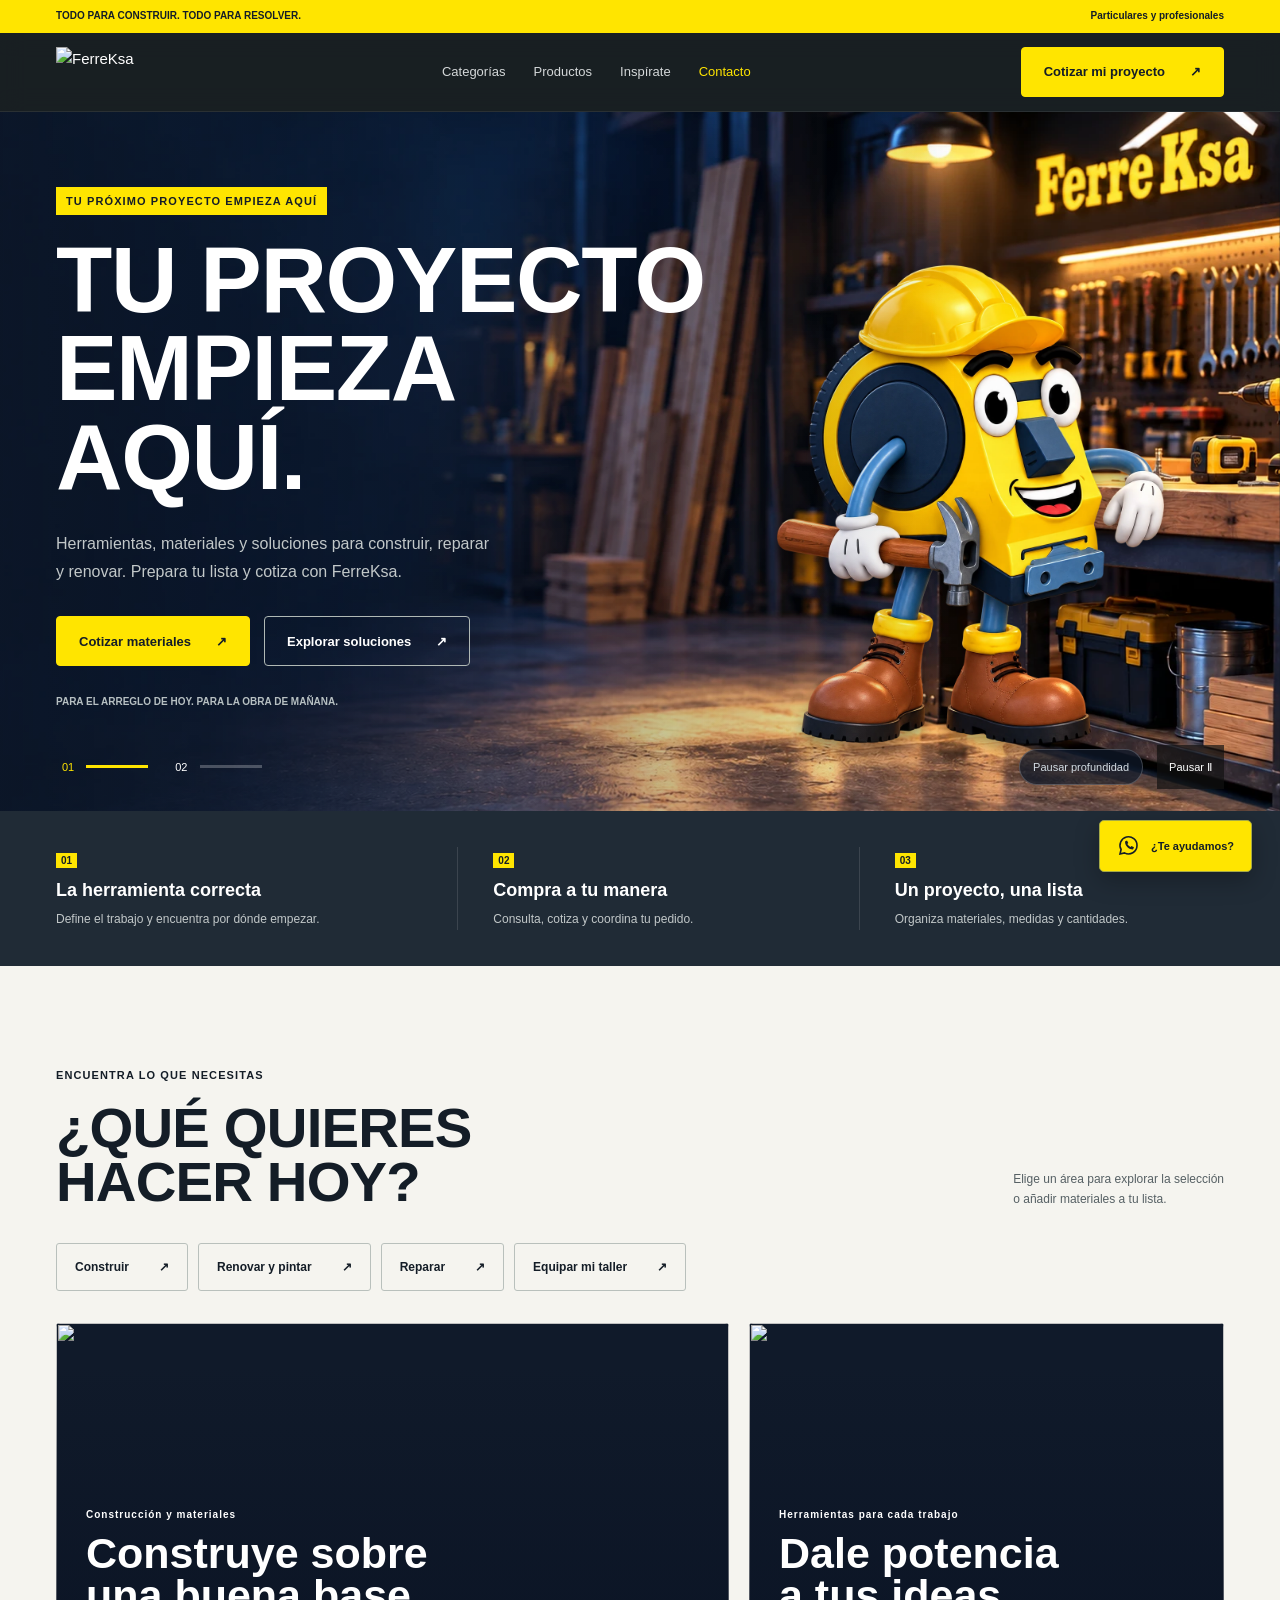
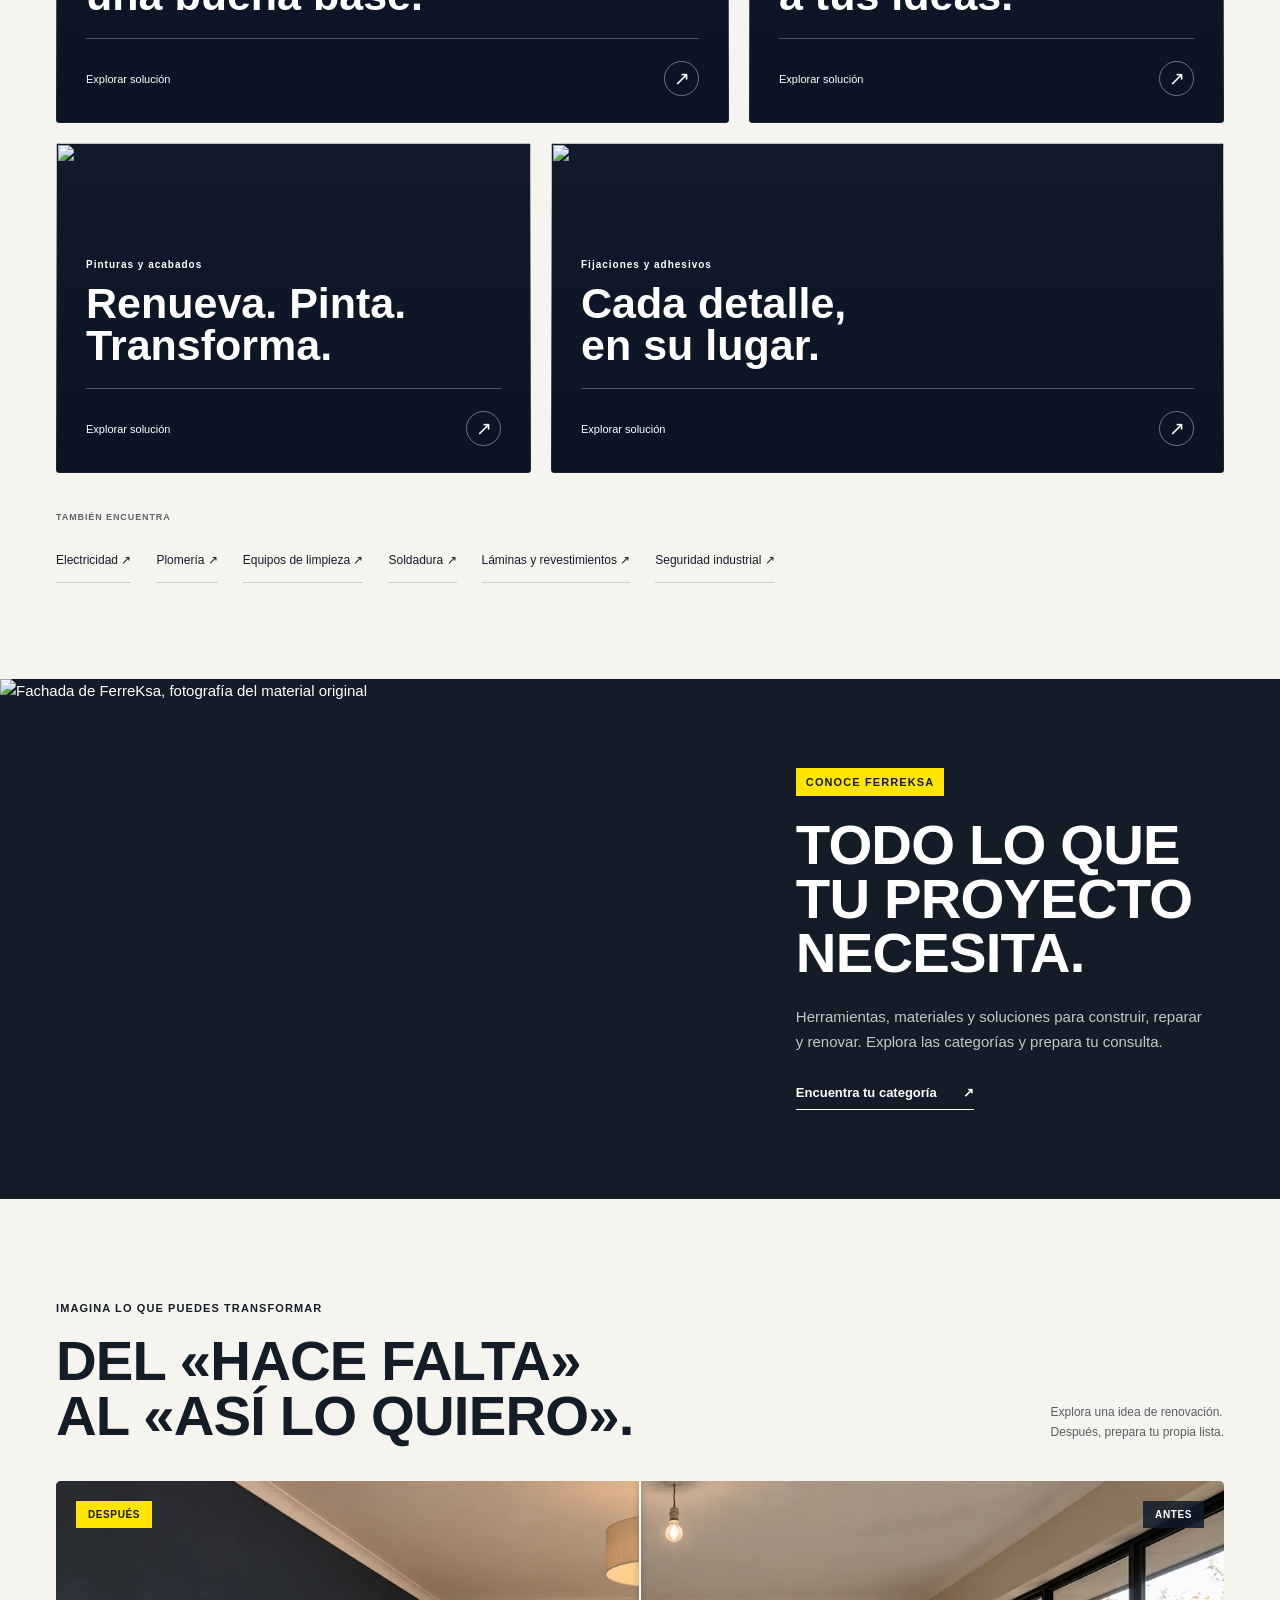
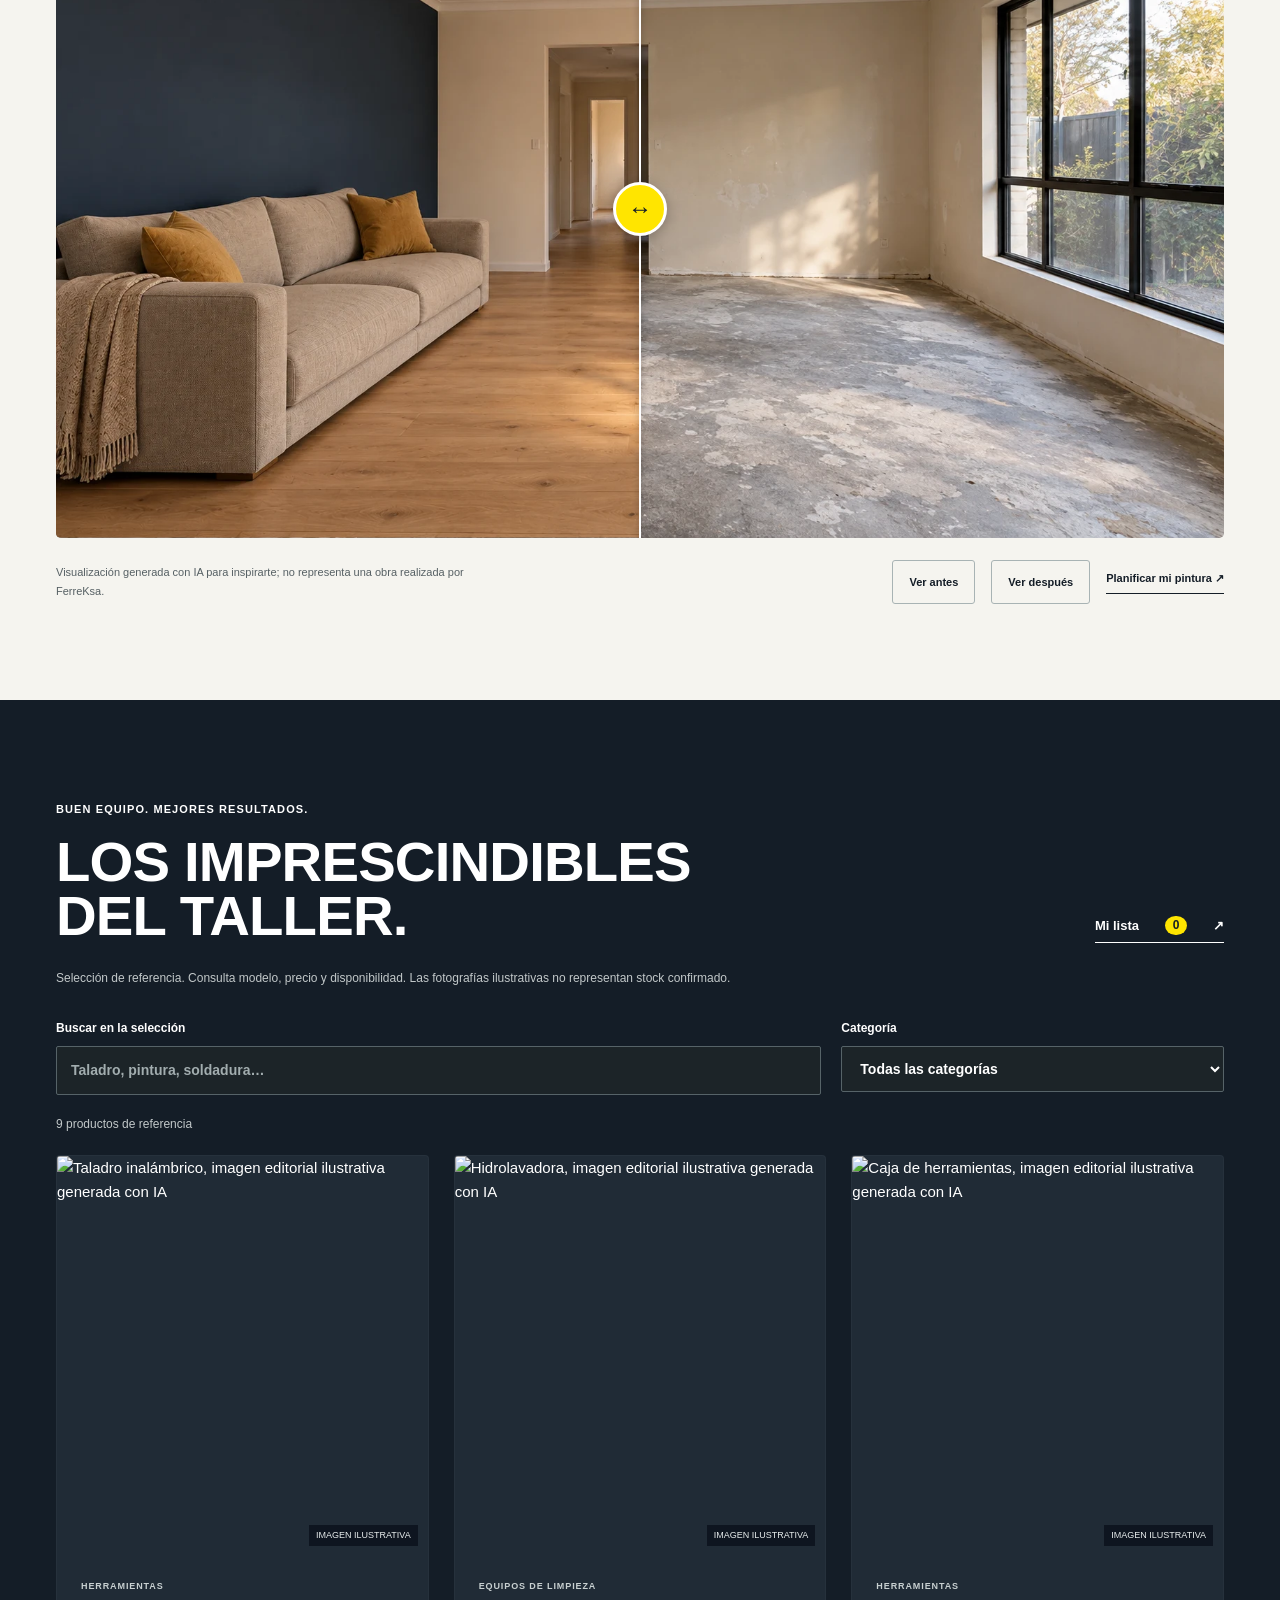
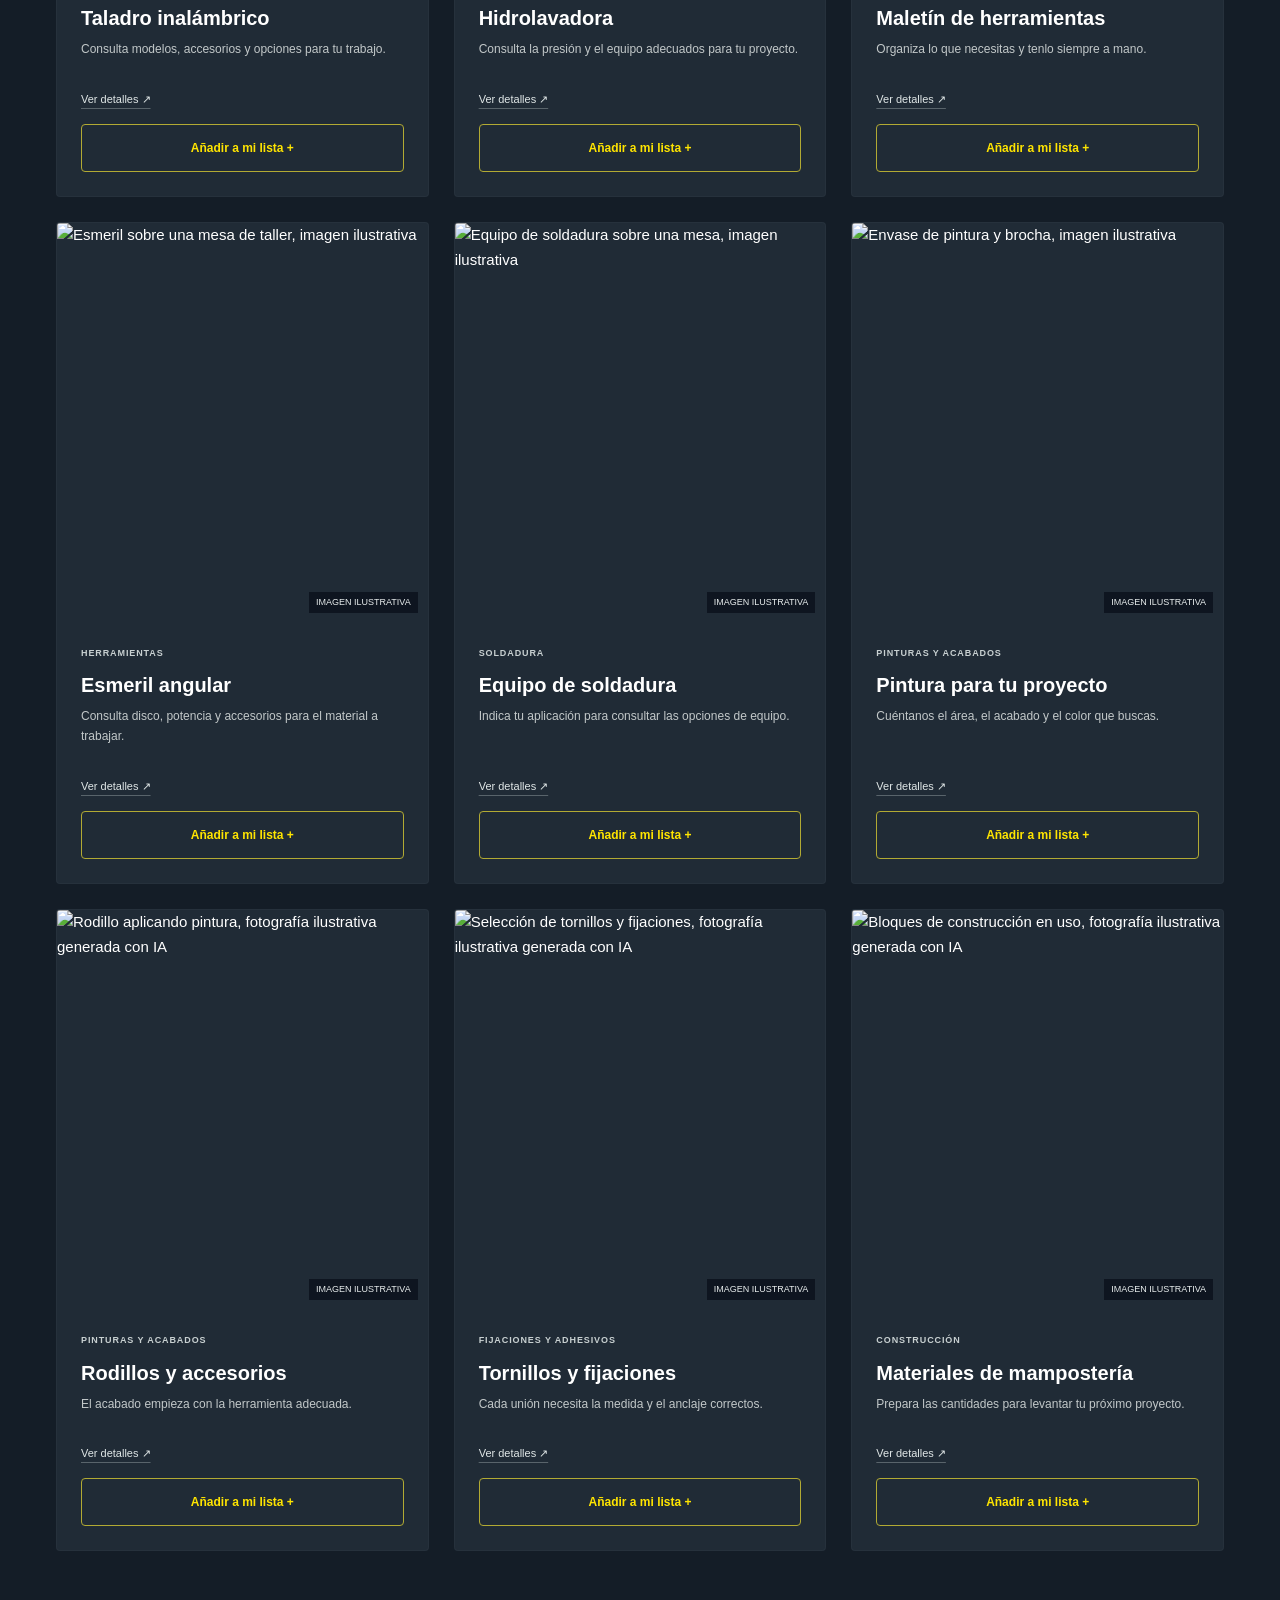
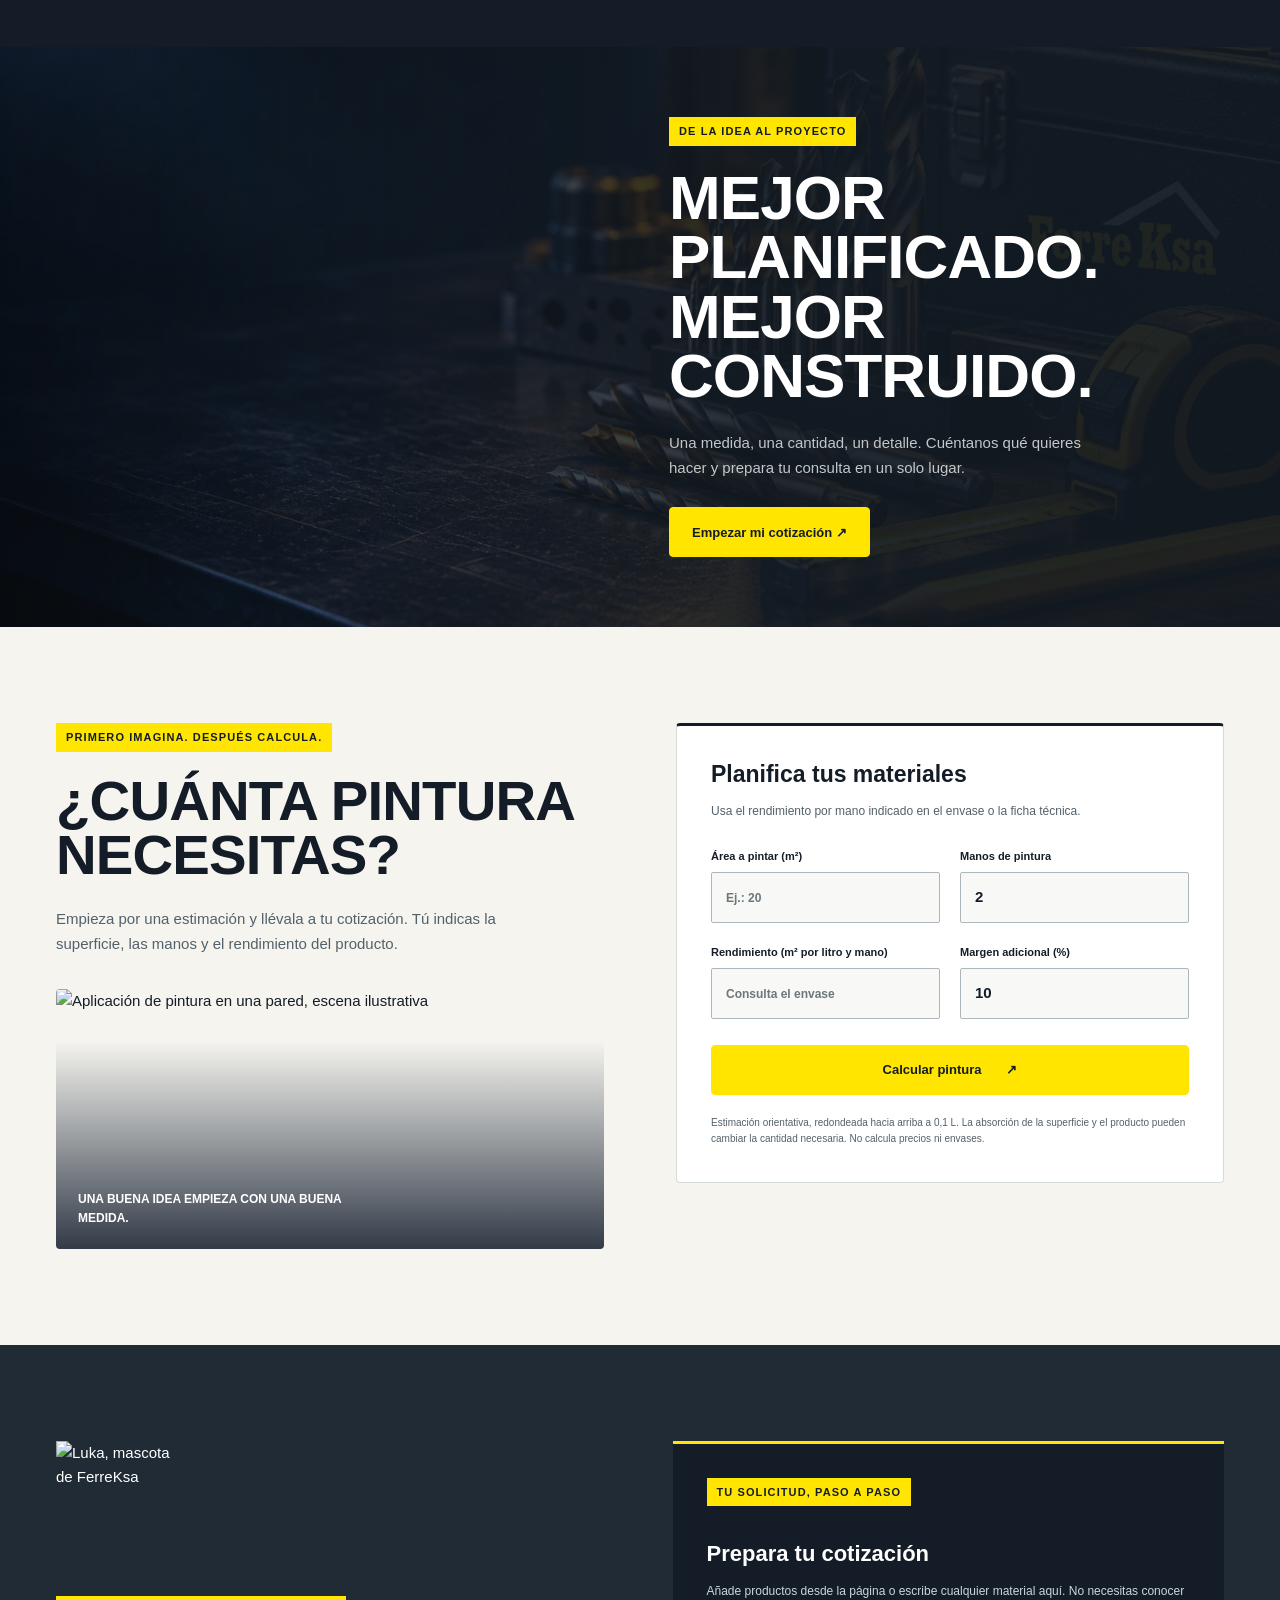
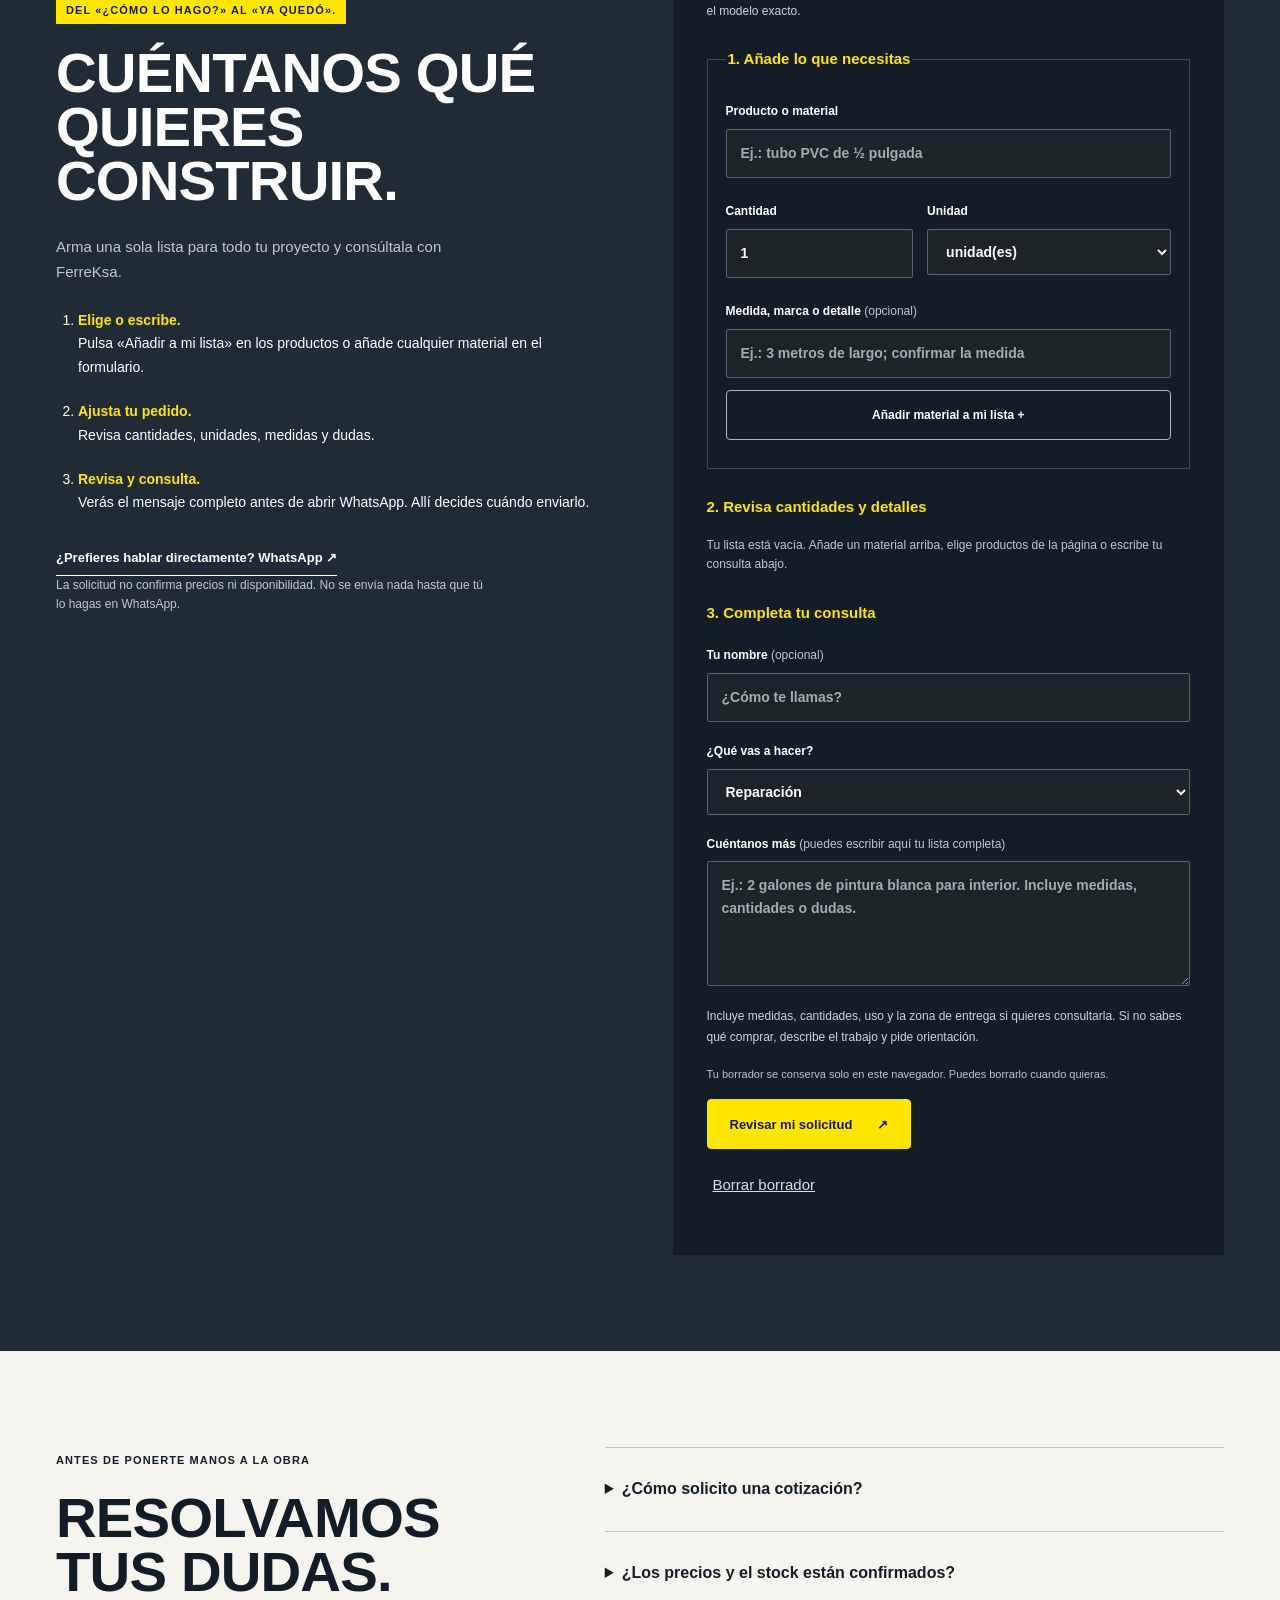
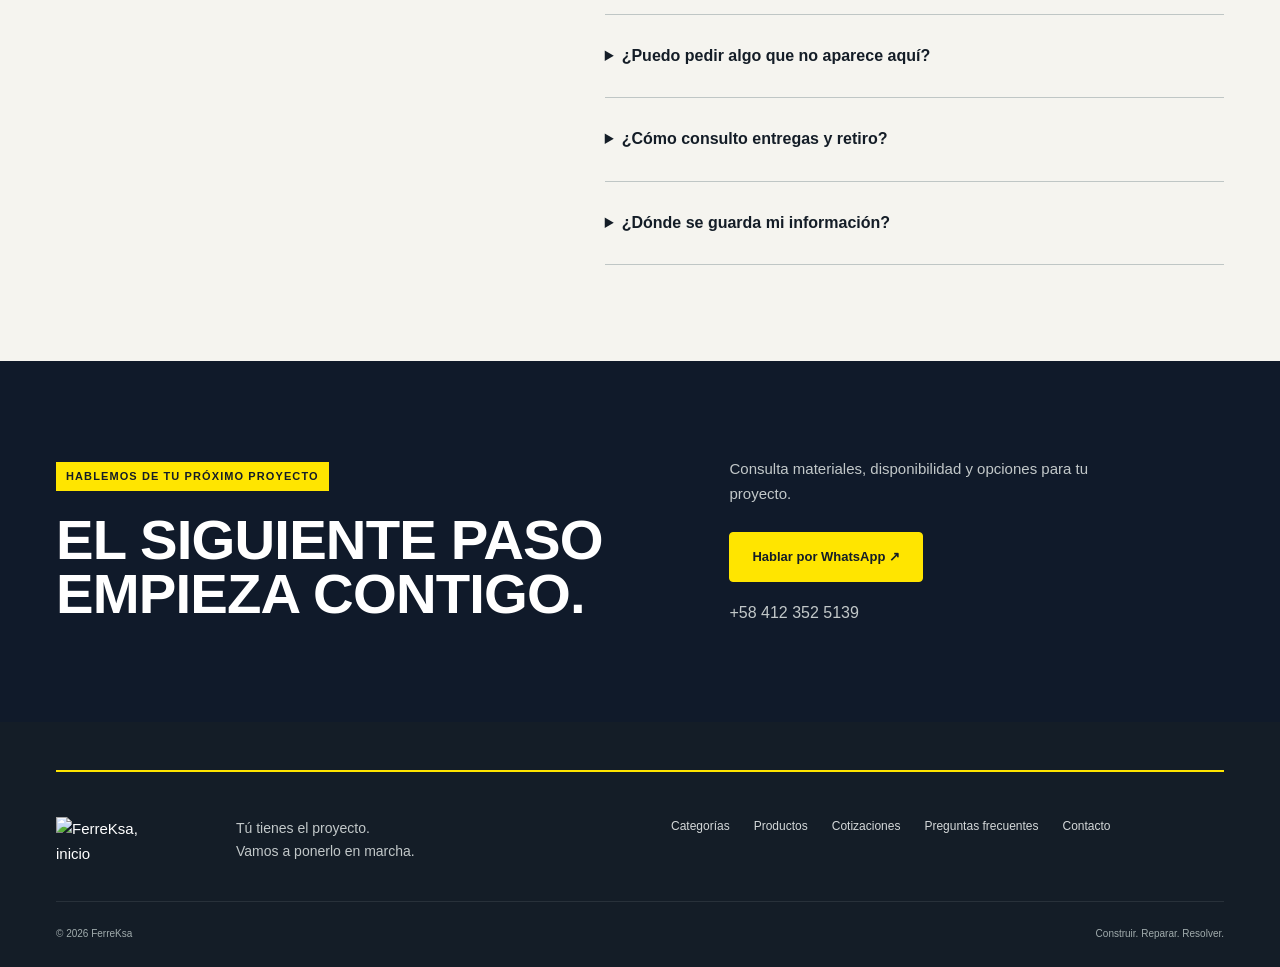
==== commit 91172426: "Publicar landing FerreKsa" ====
--- a/index.html
+++ b/index.html
@@ -20,7 +20,7 @@
 <article class="slide active layered-hero" id="slide-1" aria-roledescription="diapositiva" aria-label="1 de 2: Manos a la obra"><img class="hero-photo parallax-layer" data-depth="0.065" src="assets/taller-capa.webp" width="1672" height="941" alt="Taller cinematográfico de FerreKsa, escena ilustrativa" fetchpriority="high"><img class="hero-mascot parallax-layer" data-depth="-0.022" src="assets/luka-capa.webp" width="1024" height="1536" alt="Luka, mascota de FerreKsa"><div class="hero-shade"></div><div class="wrap hero-inner"><div class="hero-copy"><span class="eyebrow yellow">TU PRÓXIMO PROYECTO EMPIEZA AQUÍ</span><h1>TU PROYECTO<br>EMPIEZA AQUÍ.</h1><p>Herramientas, materiales y soluciones para construir, reparar y renovar. Prepara tu lista y cotiza con FerreKsa.</p><div class="actions"><a class="button" href="#cotizar">Cotizar materiales <span aria-hidden="true">↗</span></a><a class="button outline" href="#categorias">Explorar soluciones <span aria-hidden="true">↗</span></a></div><small>PARA EL ARREGLO DE HOY. PARA LA OBRA DE MAÑANA.</small></div></div></article>
 <article class="slide" id="slide-2" aria-roledescription="diapositiva" aria-label="2 de 2: Herramientas para tu proyecto" hidden><img class="hero-photo" src="assets/hero.webp" width="1536" height="1024" alt="Herramientas sobre un banco de trabajo, fotografía ilustrativa"><div class="hero-shade second-shade"></div><div class="wrap hero-inner second-inner"><div class="hero-copy"><span class="eyebrow yellow">CON FERREKSA, MANOS A LA OBRA</span><h2>DE LA IDEA.<br>A LA OBRA.</h2><p>¿Una reparación o un proyecto completo? Empieza por una buena lista de materiales.</p><a class="button" href="#cotizar">Preparar mi lista <span aria-hidden="true">↗</span></a></div></div></article>
 </div>
-<div class="wrap carousel-bar"><div class="slide-tabs" role="group" aria-label="Elegir banner"><button class="slide-tab" data-slide="0" aria-label="Mostrar banner 1: Manos a la obra" aria-pressed="true">01 <span></span></button><button class="slide-tab" data-slide="1" aria-label="Mostrar banner 2: Herramientas" aria-pressed="false">02 <span></span></button></div><button class="pause" id="pause-slides" aria-label="Pausar banners">Pausar <span aria-hidden="true">Ⅱ</span></button></div>
+<div class="wrap carousel-bar"><div class="slide-tabs" role="group" aria-label="Elegir banner"><button class="slide-tab" data-slide="0" aria-label="Mostrar banner 1: Manos a la obra" aria-pressed="true">01 <span></span></button><button class="slide-tab" data-slide="1" aria-label="Mostrar banner 2: Herramientas" aria-pressed="false">02 <span></span></button></div><button id="depth-toggle" class="depth-toggle" type="button" aria-pressed="false">Pausar profundidad</button><button class="pause" id="pause-slides" aria-label="Pausar banners">Pausar <span aria-hidden="true">Ⅱ</span></button></div>
 </section>
 <section class="benefits" aria-label="Cómo empezar"><div class="wrap benefit-grid"><div><span class="number">01</span><h2>La herramienta correcta</h2><p>Define el trabajo y encuentra por dónde empezar.</p></div><div><span class="number">02</span><h2>Compra a tu manera</h2><p>Consulta, cotiza y coordina tu pedido.</p></div><div><span class="number">03</span><h2>Un proyecto, una lista</h2><p>Organiza materiales, medidas y cantidades.</p></div></div></section>
 
--- a/styles.css
+++ b/styles.css
@@ -22,3 +22,8 @@
 body.quote-active .floating-whatsapp,body.quote-active .whatsapp-float,body.quote-active .mobile-quote,body.quote-active #back-top{visibility:hidden;pointer-events:none}
 
 body:has(#quote-form:focus-within) .floating-whatsapp,body:has(#quote-form:focus-within) .mobile-quote,body:has(#quote-form:focus-within) #back-top{visibility:hidden;pointer-events:none}
+
+/* Depth camera: stationary focal plane, eased environment and overscan. */
+.parallax-layer{transform:translate3d(var(--parallax-x,0px),var(--parallax-y,0px),0);will-change:auto}.parallax-layer.depth-moving{will-change:transform}.hero-mascot{transform:none!important;will-change:auto;filter:drop-shadow(0 8px 7px #0005)}.project-banner>img.parallax-layer{height:calc(100% + 64px);top:-32px}.depth-toggle{position:absolute;z-index:5;right:7%;bottom:18px;color:#d4dde4;border:1px solid #ffffff35;border-radius:20px;background:#101a2ab8;padding:9px 13px;font:11px Inter,sans-serif;min-height:36px;cursor:pointer}.depth-toggle:focus-visible{outline:3px solid #ffe500;outline-offset:3px}@media(max-width:760px){.depth-toggle{display:none}.parallax-layer{transform:none!important}.hero-mascot{filter:drop-shadow(0 6px 6px #0005)}}
+
+.carousel-bar .depth-toggle{position:static;margin-left:auto;margin-right:14px}@media(max-width:760px){.carousel-bar .depth-toggle{display:none}}
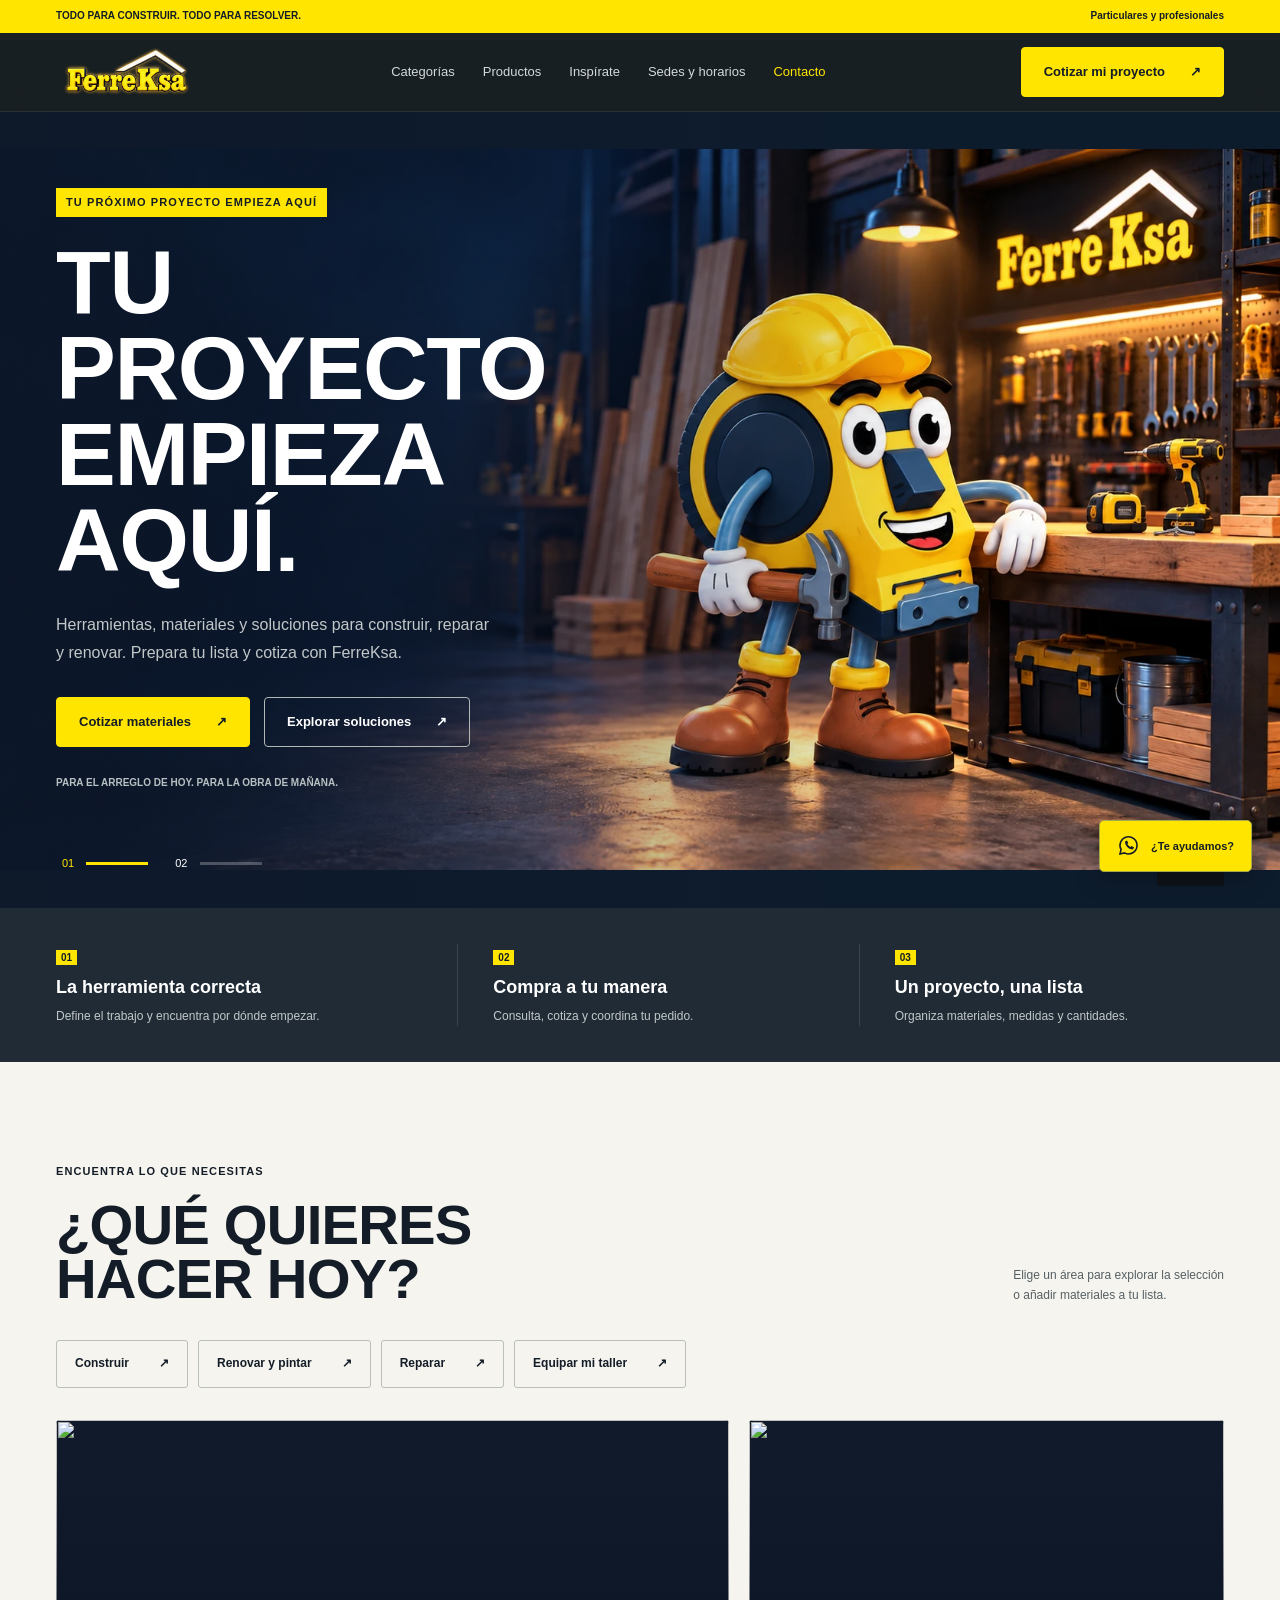
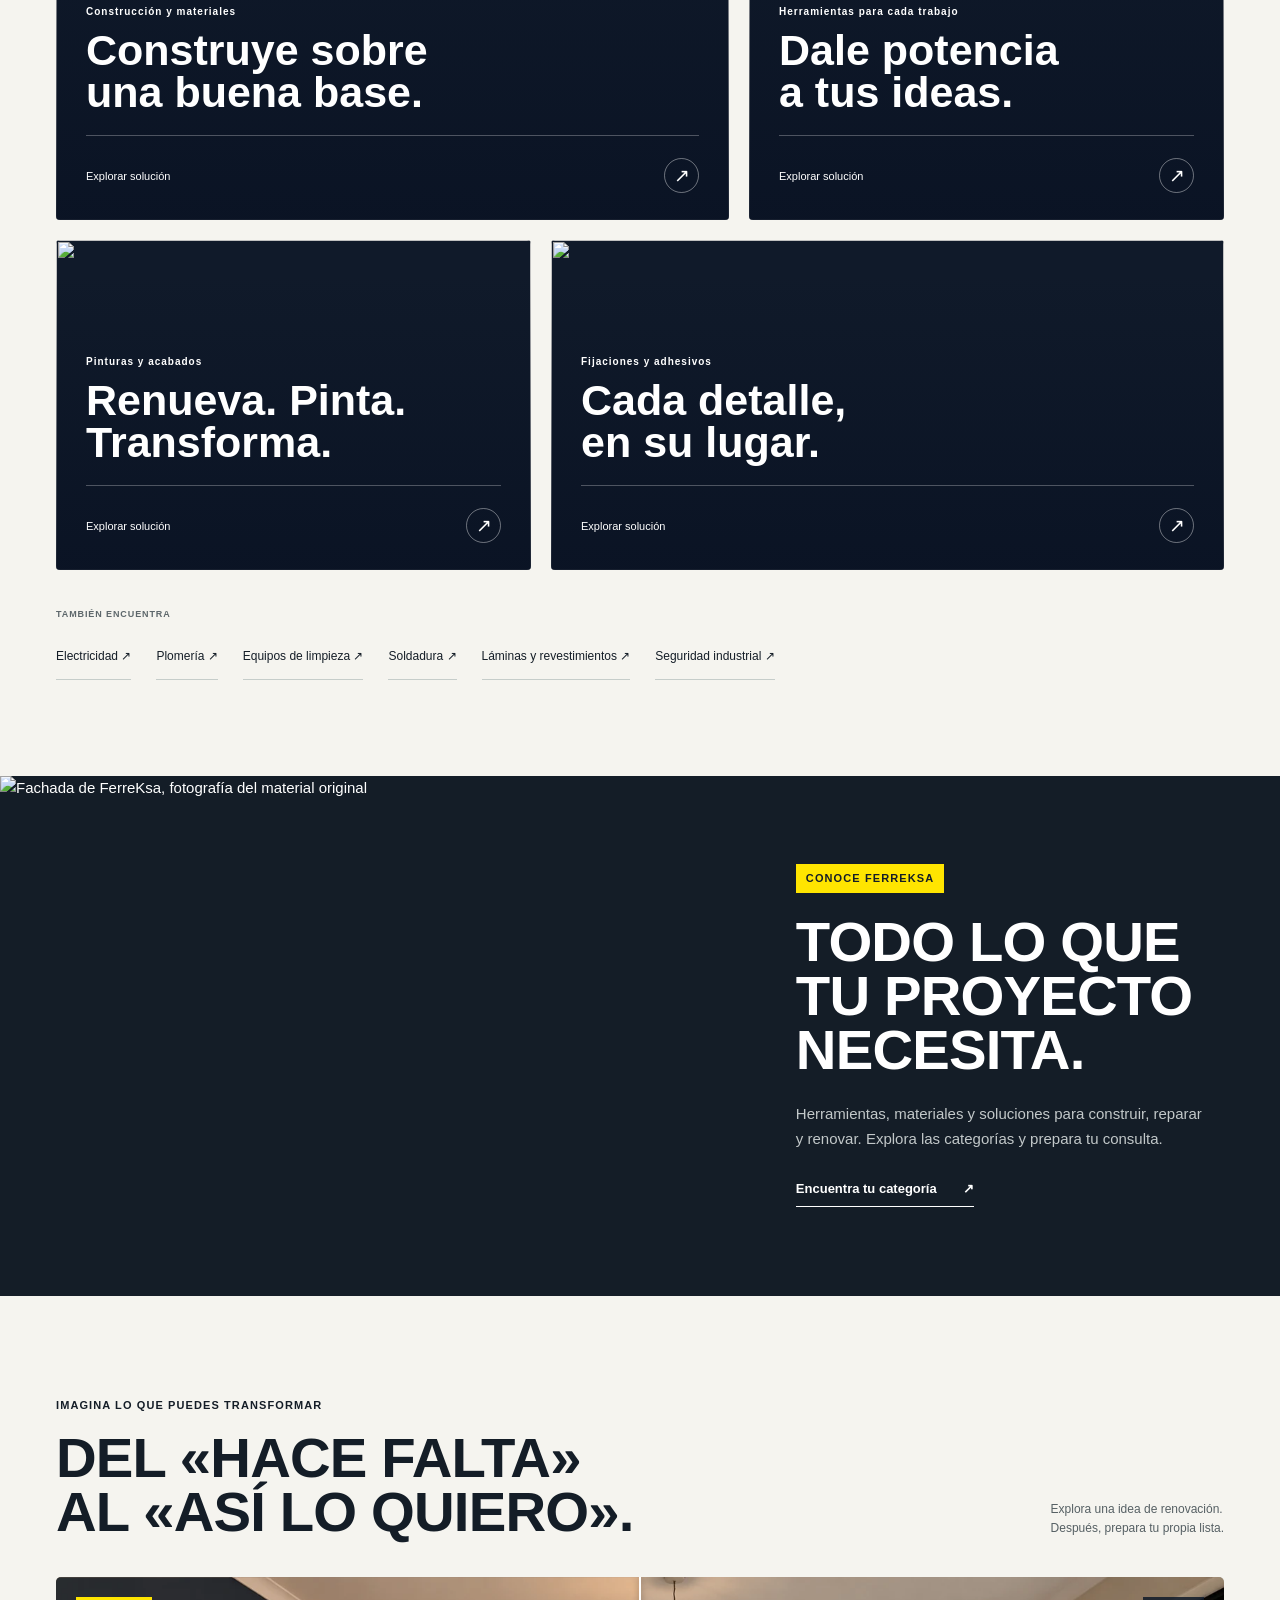
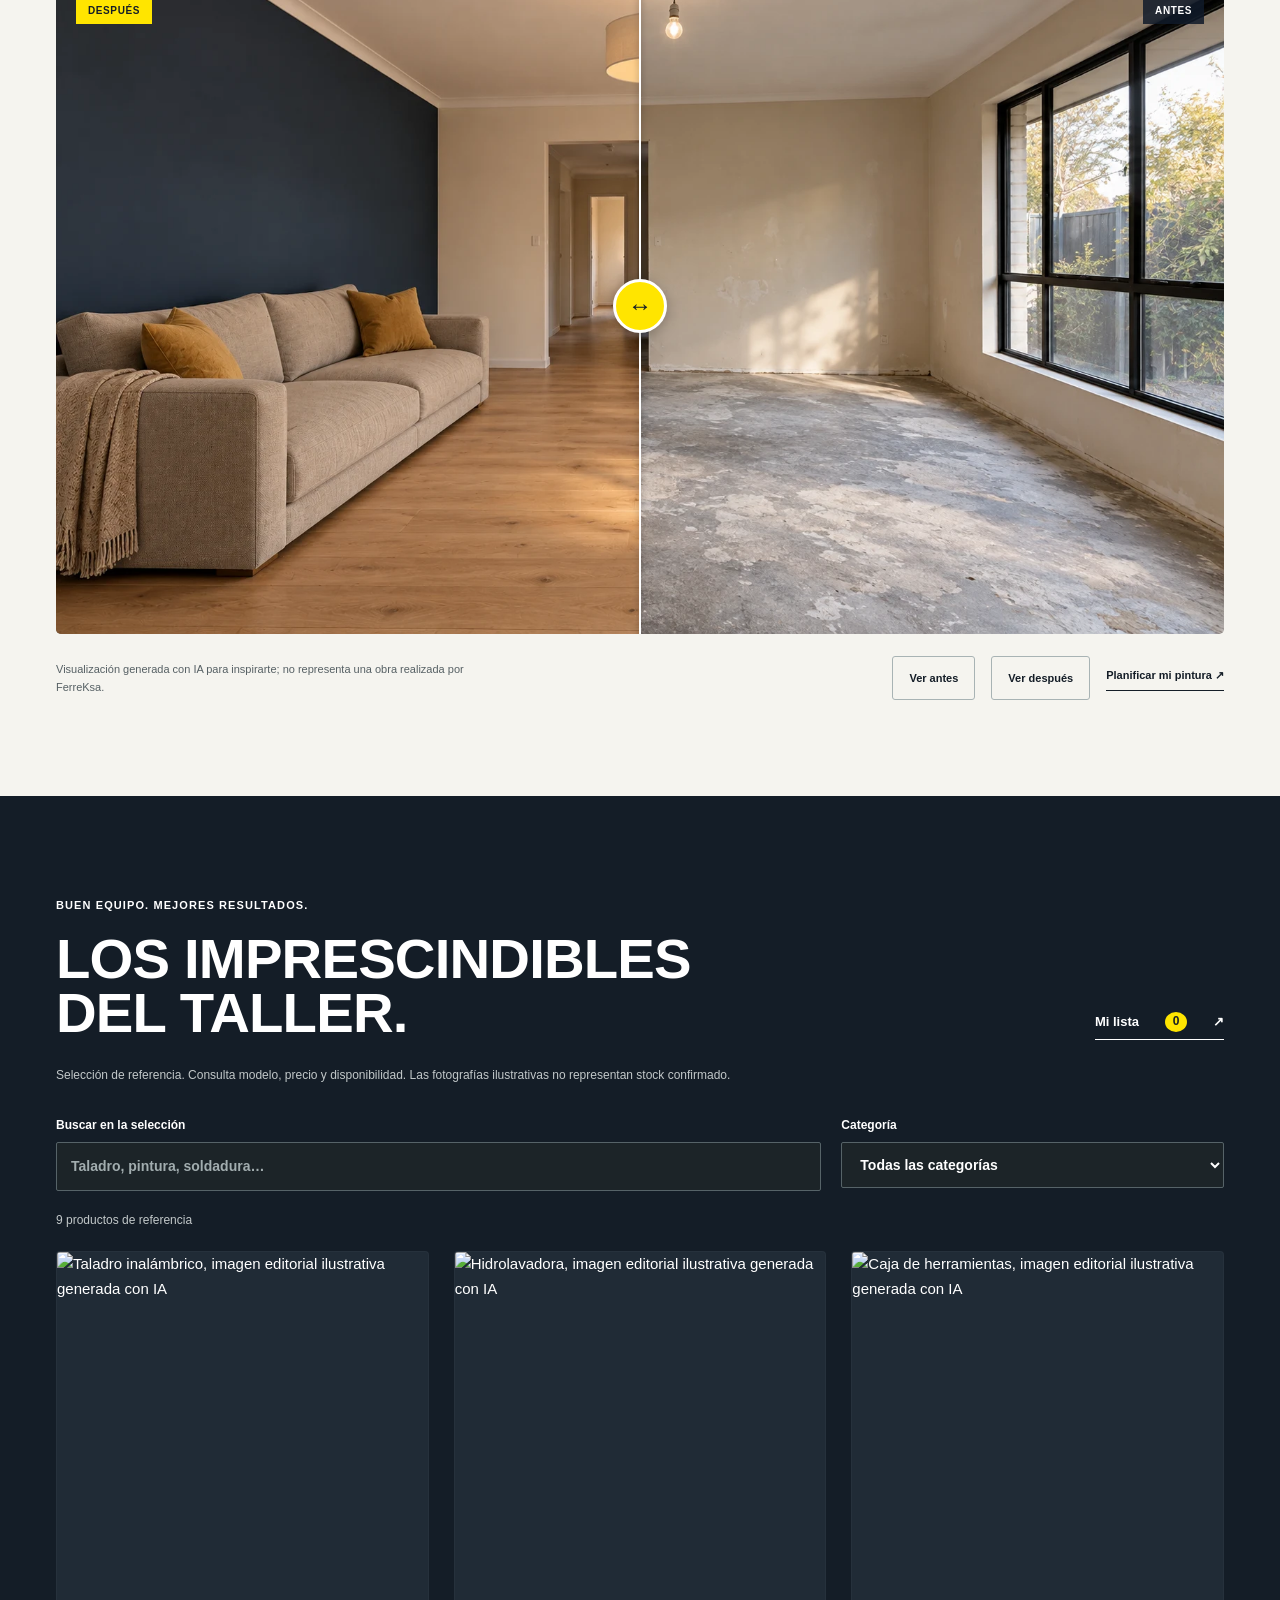
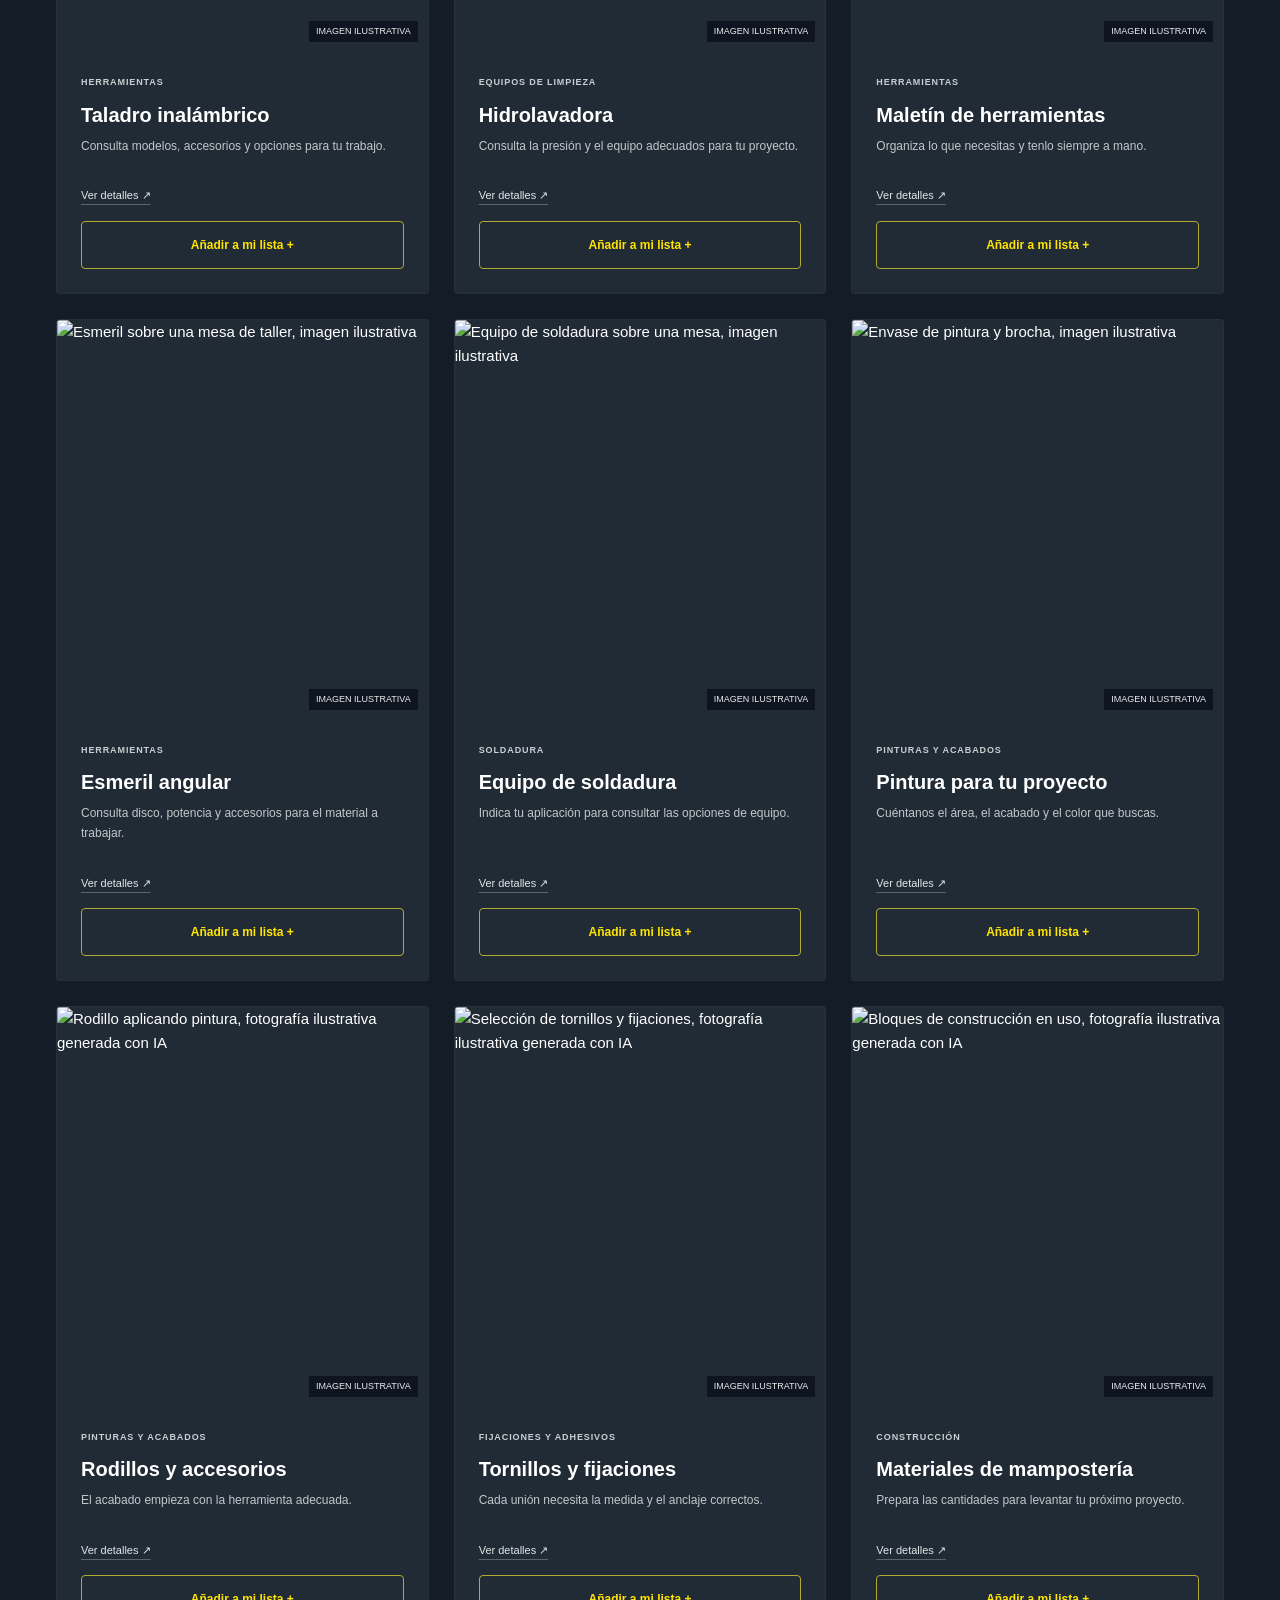
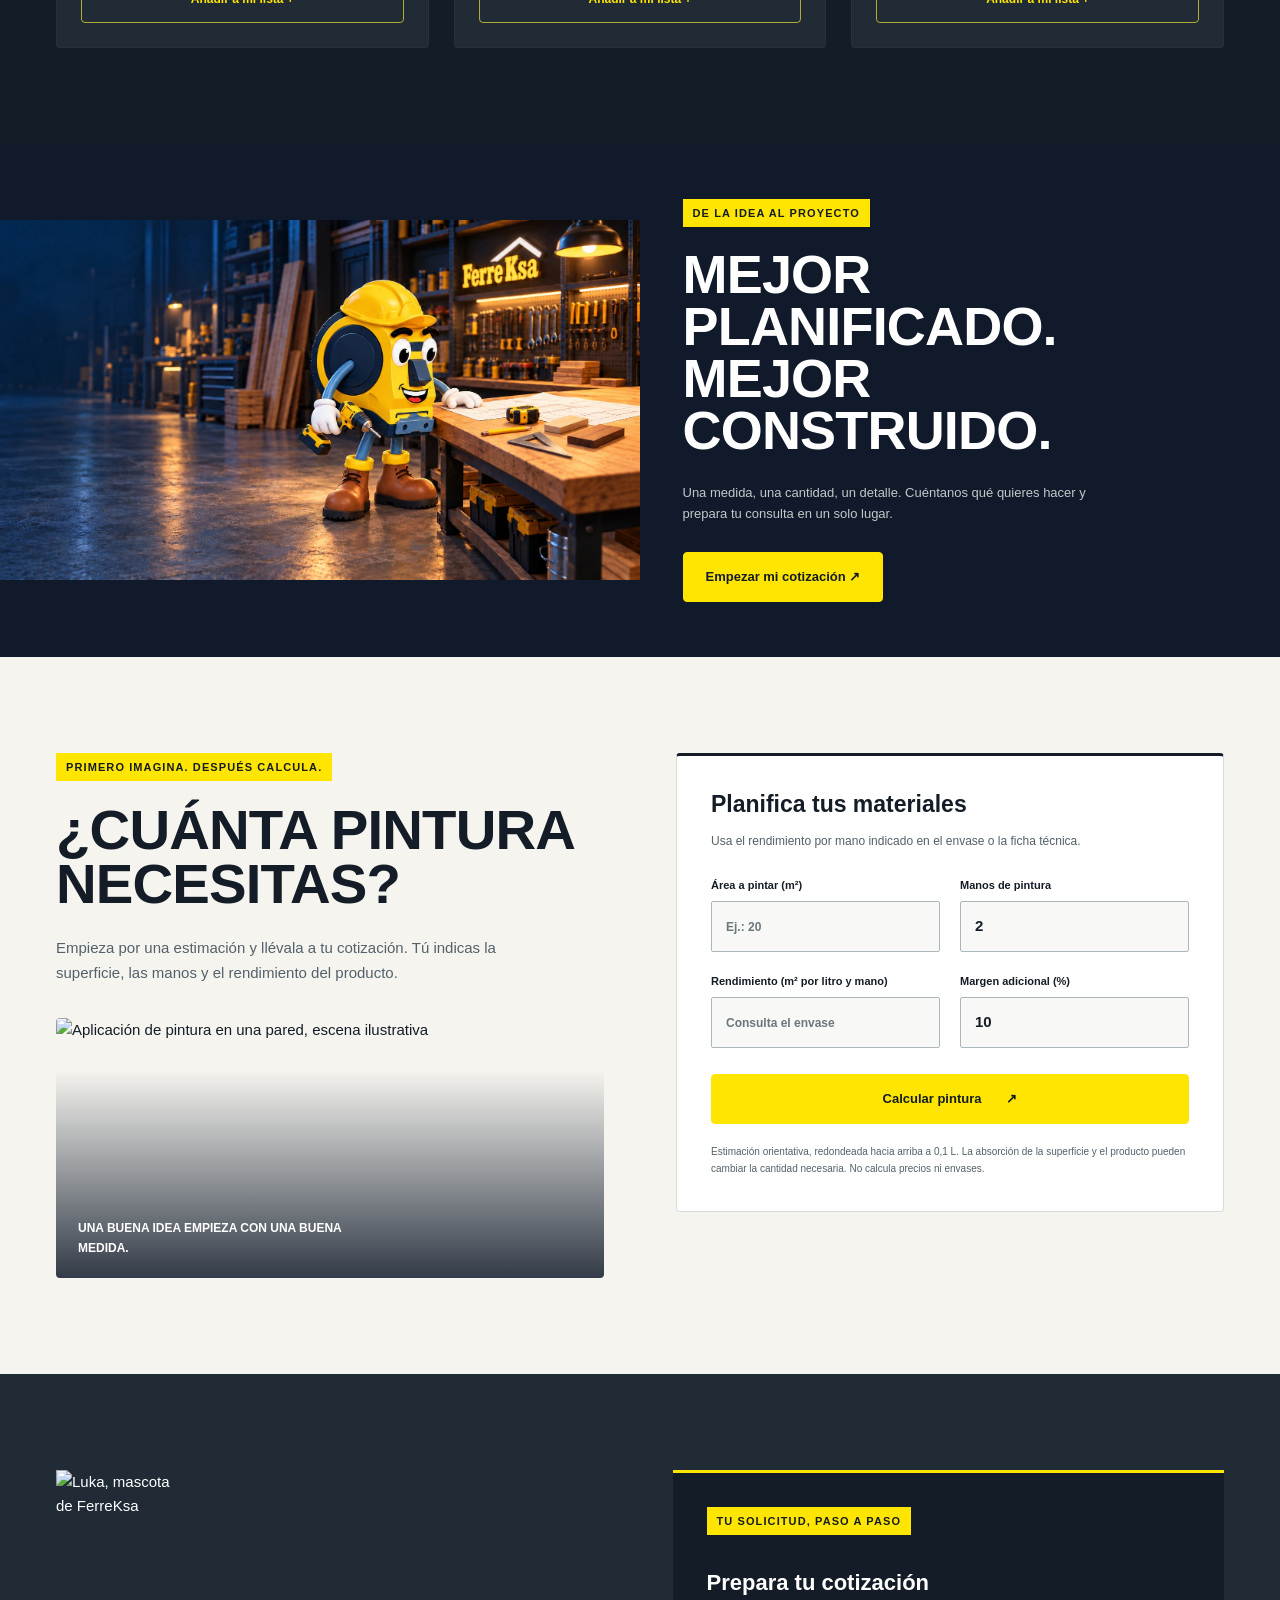
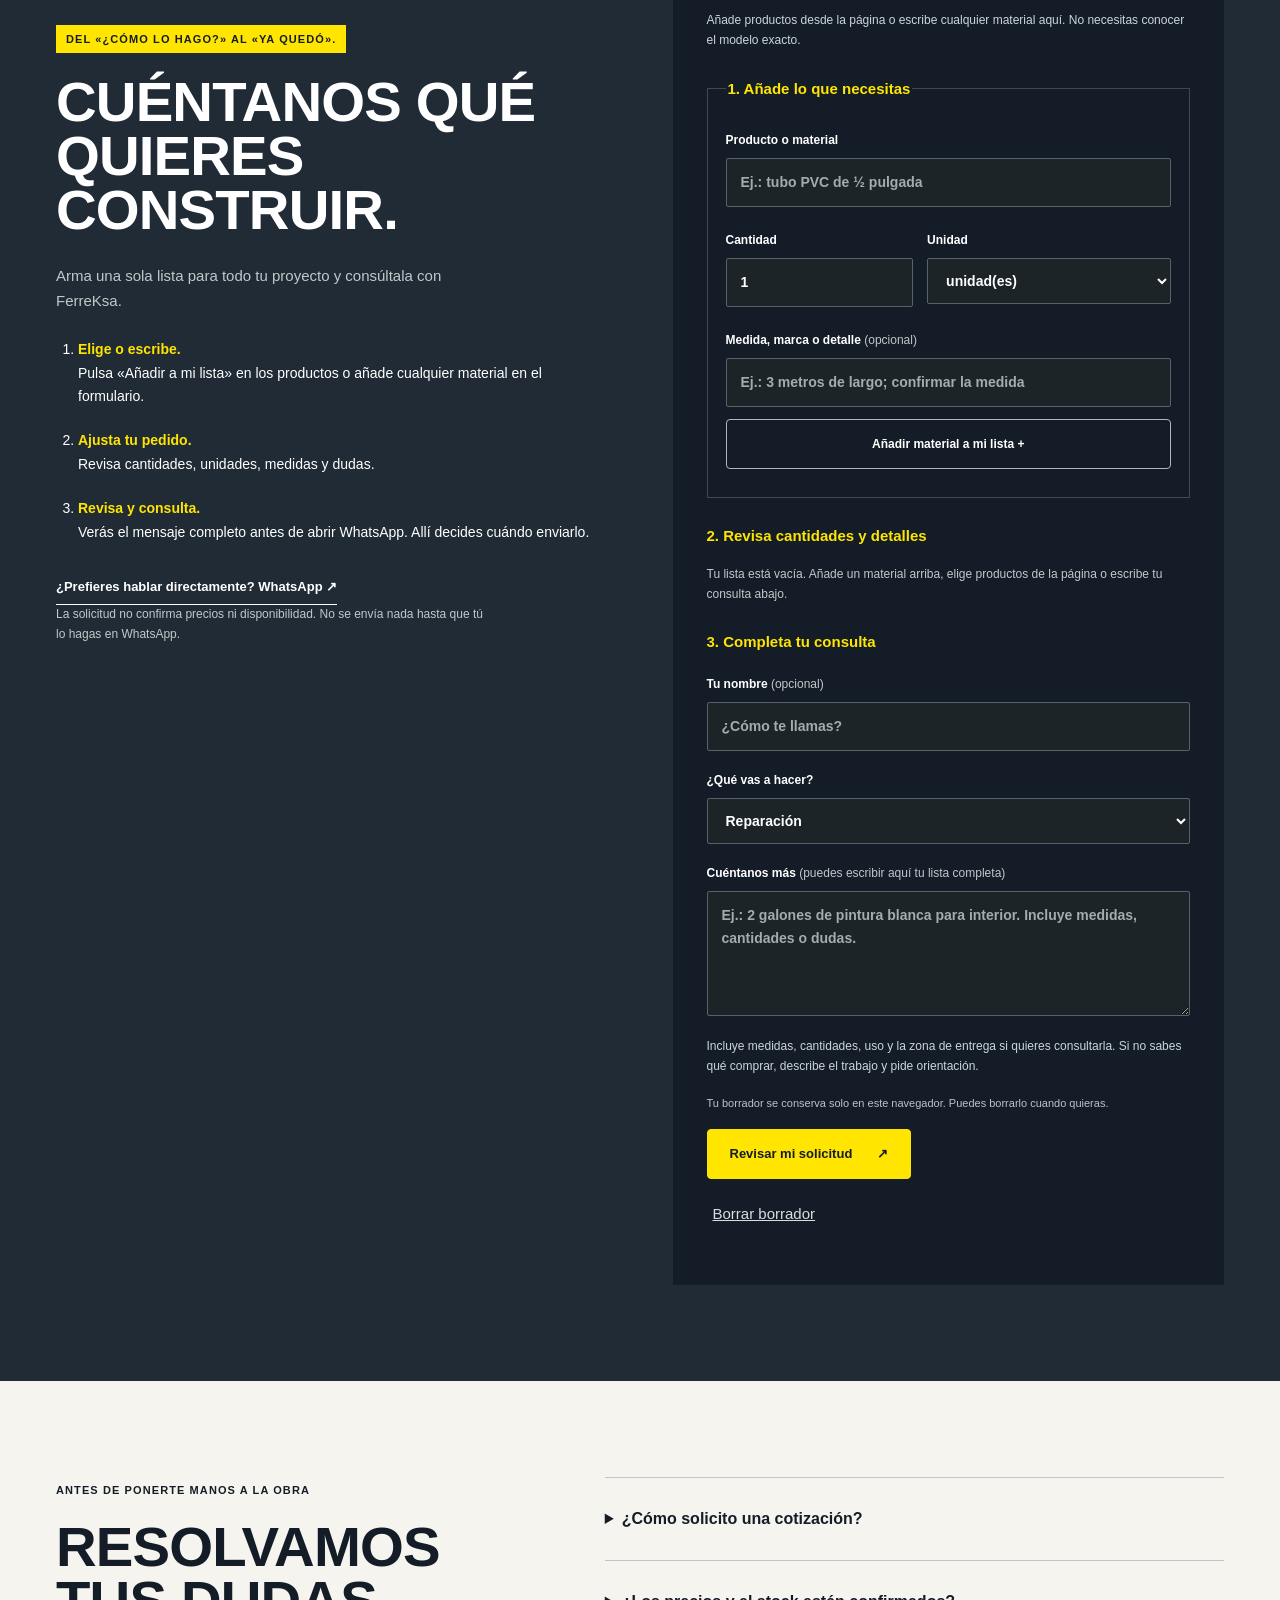
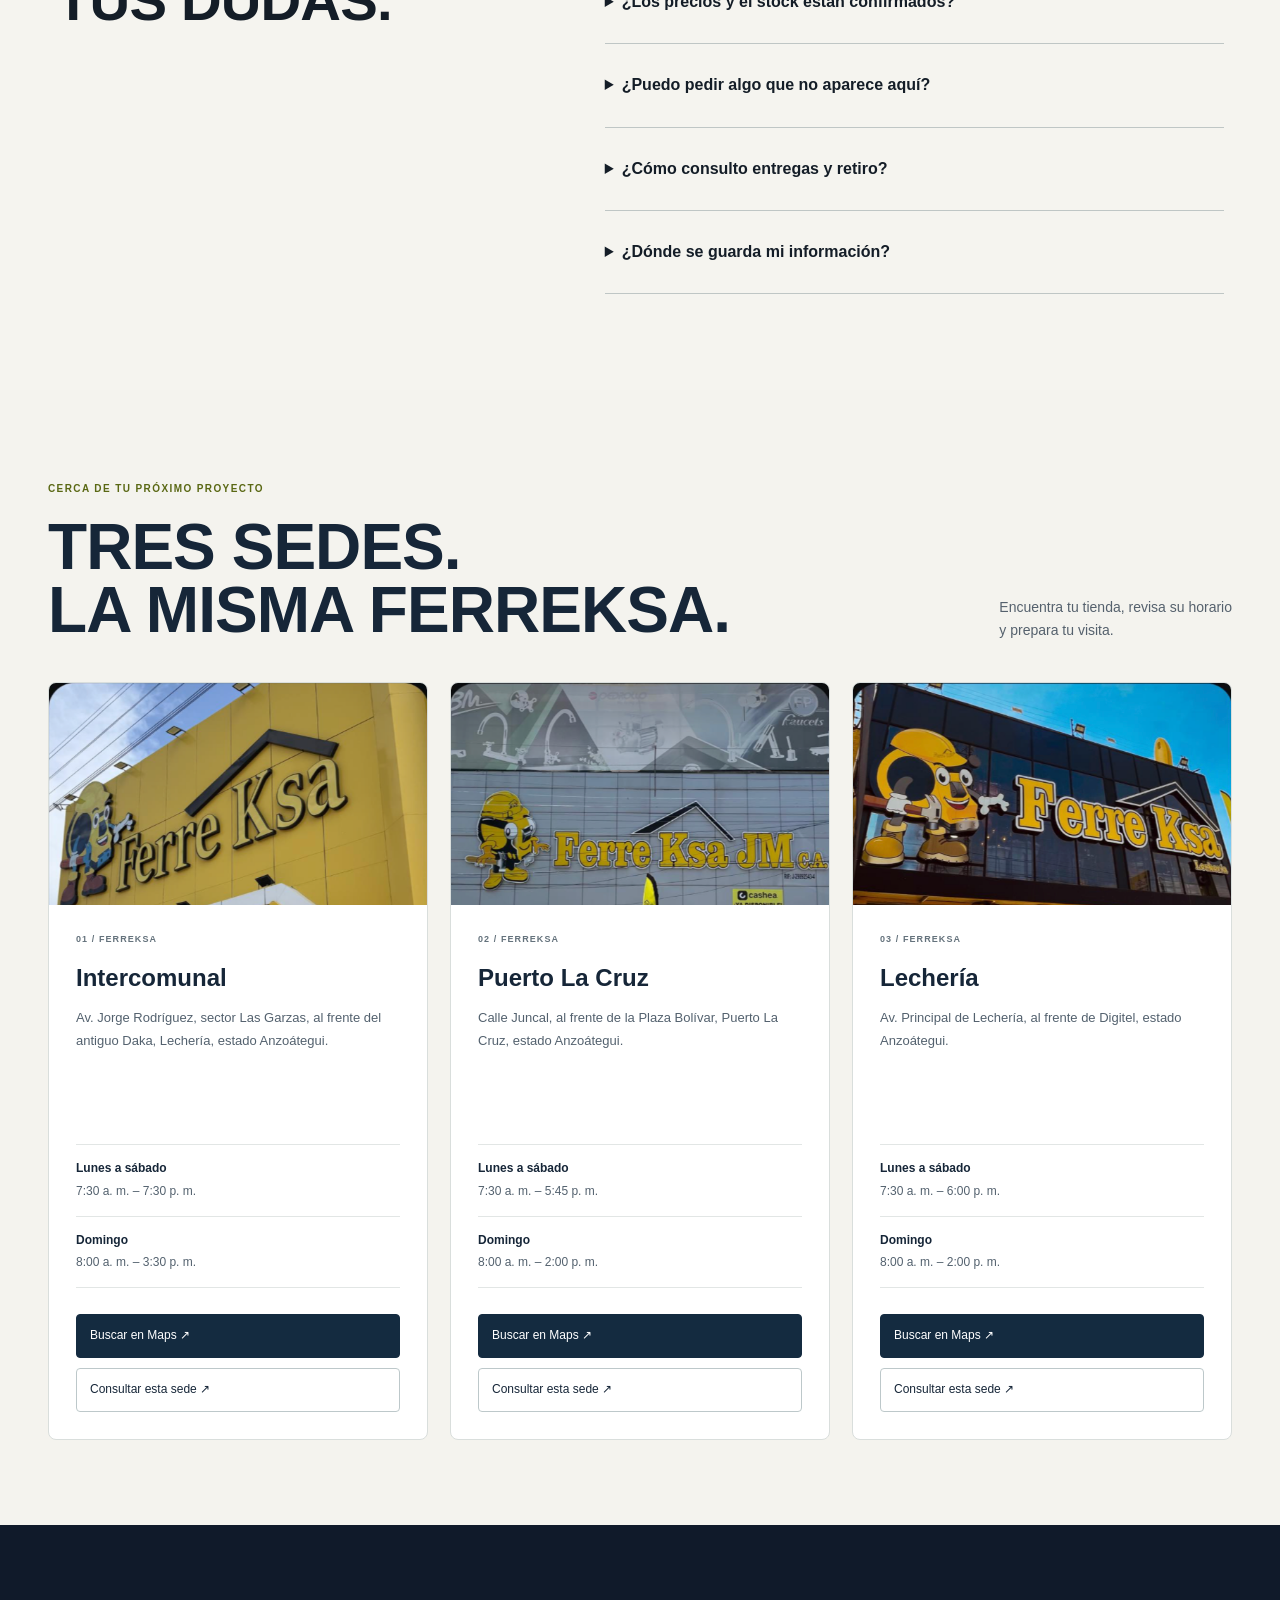
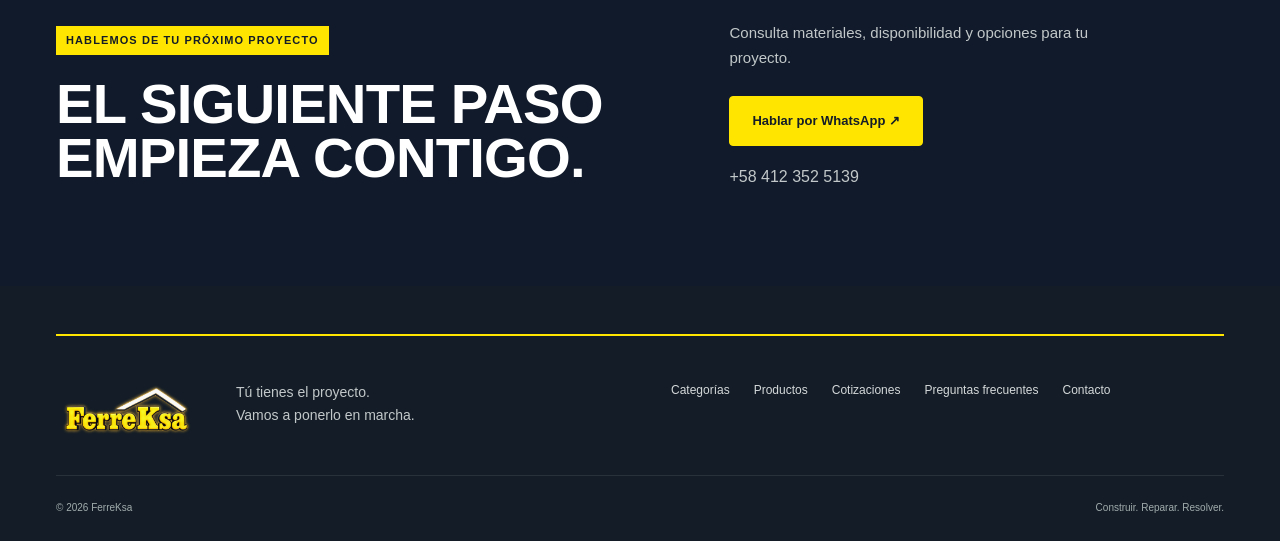
==== commit f9279df6: "Publicar landing FerreKsa" ====
--- a/index.html
+++ b/index.html
@@ -6,32 +6,32 @@
 <meta name="description" content="Explora herramientas, materiales y categorías de FerreKsa. Prepara tu lista y solicita una cotización por WhatsApp para construir, reparar o renovar.">
 <meta name="theme-color" content="#171f24"><link rel="canonical" href="https://lordjeferies.github.io/abraxasxferreksa2/">
 <meta property="og:type" content="website"><meta property="og:locale" content="es_VE"><meta property="og:title" content="FerreKsa · Manos a la obra"><meta property="og:description" content="Las herramientas correctas. Los materiales que necesitas. Prepara tu proyecto con FerreKsa."><meta property="og:url" content="https://lordjeferies.github.io/abraxasxferreksa2/"><meta property="og:image" content="https://lordjeferies.github.io/abraxasxferreksa2/assets/hero.webp"><meta name="twitter:card" content="summary_large_image">
-<link rel="icon" href="assets/logo.webp"><link rel="preload" as="image" href="assets/taller-capa.webp"><link rel="stylesheet" href="assets/fonts.css"><link rel="stylesheet" href="styles.css">
-<script type="application/ld+json">{"@context":"https://schema.org","@type":"Organization","name":"FerreKsa","url":"https://lordjeferies.github.io/abraxasxferreksa2/","logo":"https://lordjeferies.github.io/abraxasxferreksa2/assets/logo.webp","contactPoint":{"@type":"ContactPoint","telephone":"+584123525139","contactType":"sales","availableLanguage":"Spanish"}}</script>
-<script src="config.js" defer></script><script src="app.js" defer></script><script src="experiencia.js" defer></script>
-</head>
+<link rel="icon" href="assets/ferreksa-retroiluminado.png"><link rel="preload" as="image" href="assets/hero-luka-integrado.webp"><link rel="stylesheet" href="assets/fonts.css"><link rel="stylesheet" href="styles.css?v=escena-4">
+<script type="application/ld+json">{"@context":"https://schema.org","@type":"Organization","name":"FerreKsa","url":"https://lordjeferies.github.io/abraxasxferreksa2/","logo":"https://lordjeferies.github.io/abraxasxferreksa2/assets/ferreksa-retroiluminado.png","contactPoint":{"@type":"ContactPoint","telephone":"+584123525139","contactType":"sales","availableLanguage":"Spanish"}}</script>
+<script src="config.js" defer></script><script src="app.js" defer></script><script src="experiencia.js?v=escena-4" defer></script>
+<link rel="stylesheet" href="sedes.css?v=escena-4"><script type="application/ld+json">{"@context": "https://schema.org", "@graph": [{"@type": "HardwareStore", "name": "FerreKsa — Intercomunal", "telephone": "+584123525139", "url": "https://lordjeferies.github.io/abraxasxferreksa2/#locales", "logo": "https://lordjeferies.github.io/abraxasxferreksa2/assets/ferreksa-retroiluminado.png", "address": {"@type": "PostalAddress", "streetAddress": "Av. Jorge Rodríguez, sector Las Garzas, al frente del antiguo Daka, Lechería, estado Anzoátegui.", "addressRegion": "Anzoátegui", "addressCountry": "VE"}, "openingHoursSpecification": [{"@type": "OpeningHoursSpecification", "dayOfWeek": ["Monday", "Tuesday", "Wednesday", "Thursday", "Friday", "Saturday"], "opens": "07:30", "closes": "19:30"}, {"@type": "OpeningHoursSpecification", "dayOfWeek": "Sunday", "opens": "08:00", "closes": "15:30"}]}, {"@type": "HardwareStore", "name": "FerreKsa — Puerto La Cruz", "telephone": "+584123525139", "url": "https://lordjeferies.github.io/abraxasxferreksa2/#locales", "logo": "https://lordjeferies.github.io/abraxasxferreksa2/assets/ferreksa-retroiluminado.png", "address": {"@type": "PostalAddress", "streetAddress": "Calle Juncal, al frente de la Plaza Bolívar, Puerto La Cruz, estado Anzoátegui.", "addressRegion": "Anzoátegui", "addressCountry": "VE"}, "openingHoursSpecification": [{"@type": "OpeningHoursSpecification", "dayOfWeek": ["Monday", "Tuesday", "Wednesday", "Thursday", "Friday", "Saturday"], "opens": "07:30", "closes": "17:45"}, {"@type": "OpeningHoursSpecification", "dayOfWeek": "Sunday", "opens": "08:00", "closes": "14:00"}]}, {"@type": "HardwareStore", "name": "FerreKsa — Lechería", "telephone": "+584123525139", "url": "https://lordjeferies.github.io/abraxasxferreksa2/#locales", "logo": "https://lordjeferies.github.io/abraxasxferreksa2/assets/ferreksa-retroiluminado.png", "address": {"@type": "PostalAddress", "streetAddress": "Av. Principal de Lechería, al frente de Digitel, estado Anzoátegui.", "addressRegion": "Anzoátegui", "addressCountry": "VE"}, "openingHoursSpecification": [{"@type": "OpeningHoursSpecification", "dayOfWeek": ["Monday", "Tuesday", "Wednesday", "Thursday", "Friday", "Saturday"], "opens": "07:30", "closes": "18:00"}, {"@type": "OpeningHoursSpecification", "dayOfWeek": "Sunday", "opens": "08:00", "closes": "14:00"}]}]}</script></head>
 <body>
 <a class="skip" href="#contenido">Saltar al contenido</a>
 <div class="servicebar"><div class="wrap"><span>TODO PARA CONSTRUIR. TODO PARA RESOLVER.</span><span>Particulares y profesionales</span></div></div>
-<header><div class="wrap nav"><a class="brand" href="#inicio" aria-label="FerreKsa, inicio"><img src="assets/logo.webp" width="116" height="49" alt="FerreKsa"></a><button id="menu-toggle" class="menu-toggle" aria-expanded="false" aria-controls="main-nav">Menú <span aria-hidden="true">☰</span></button><nav id="main-nav" aria-label="Principal"><a href="#categorias">Categorías</a><a href="#productos">Productos</a><a href="#inspiracion">Inspírate</a><a href="#contacto">Contacto</a></nav><a class="button nav-cta" href="#cotizar">Cotizar mi proyecto <span aria-hidden="true">↗</span></a></div></header>
+<header><div class="wrap nav"><a class="brand" href="#inicio" aria-label="FerreKsa, inicio"><img src="assets/ferreksa-retroiluminado.png" width="116" height="49" alt="FerreKsa"></a><button id="menu-toggle" class="menu-toggle" aria-expanded="false" aria-controls="main-nav">Menú <span aria-hidden="true">☰</span></button><nav id="main-nav" aria-label="Principal"><a href="#categorias">Categorías</a><a href="#productos">Productos</a><a href="#inspiracion">Inspírate</a><a href="#locales">Sedes y horarios</a><a href="#contacto">Contacto</a></nav><a class="button nav-cta" href="#cotizar">Cotizar mi proyecto <span aria-hidden="true">↗</span></a></div></header>
 <main id="contenido">
 <section class="hero" id="inicio" aria-roledescription="carrusel" aria-label="Ideas para tu próximo proyecto">
 <div class="slides">
-<article class="slide active layered-hero" id="slide-1" aria-roledescription="diapositiva" aria-label="1 de 2: Manos a la obra"><img class="hero-photo parallax-layer" data-depth="0.065" src="assets/taller-capa.webp" width="1672" height="941" alt="Taller cinematográfico de FerreKsa, escena ilustrativa" fetchpriority="high"><img class="hero-mascot parallax-layer" data-depth="-0.022" src="assets/luka-capa.webp" width="1024" height="1536" alt="Luka, mascota de FerreKsa"><div class="hero-shade"></div><div class="wrap hero-inner"><div class="hero-copy"><span class="eyebrow yellow">TU PRÓXIMO PROYECTO EMPIEZA AQUÍ</span><h1>TU PROYECTO<br>EMPIEZA AQUÍ.</h1><p>Herramientas, materiales y soluciones para construir, reparar y renovar. Prepara tu lista y cotiza con FerreKsa.</p><div class="actions"><a class="button" href="#cotizar">Cotizar materiales <span aria-hidden="true">↗</span></a><a class="button outline" href="#categorias">Explorar soluciones <span aria-hidden="true">↗</span></a></div><small>PARA EL ARREGLO DE HOY. PARA LA OBRA DE MAÑANA.</small></div></div></article>
+<article class="slide active layered-hero" id="slide-1" aria-roledescription="diapositiva" aria-label="1 de 2: Manos a la obra"><img class="hero-photo" data-depth="0.065" src="assets/hero-luka-integrado.webp" width="1672" height="941" alt="Taller cinematográfico de FerreKsa, escena ilustrativa" fetchpriority="high"><div class="hero-shade"></div><div class="wrap hero-inner"><div class="hero-copy"><span class="eyebrow yellow">TU PRÓXIMO PROYECTO EMPIEZA AQUÍ</span><h1>TU PROYECTO<br>EMPIEZA AQUÍ.</h1><p>Herramientas, materiales y soluciones para construir, reparar y renovar. Prepara tu lista y cotiza con FerreKsa.</p><div class="actions"><a class="button" href="#cotizar">Cotizar materiales <span aria-hidden="true">↗</span></a><a class="button outline" href="#categorias">Explorar soluciones <span aria-hidden="true">↗</span></a></div><small>PARA EL ARREGLO DE HOY. PARA LA OBRA DE MAÑANA.</small></div></div></article>
 <article class="slide" id="slide-2" aria-roledescription="diapositiva" aria-label="2 de 2: Herramientas para tu proyecto" hidden><img class="hero-photo" src="assets/hero.webp" width="1536" height="1024" alt="Herramientas sobre un banco de trabajo, fotografía ilustrativa"><div class="hero-shade second-shade"></div><div class="wrap hero-inner second-inner"><div class="hero-copy"><span class="eyebrow yellow">CON FERREKSA, MANOS A LA OBRA</span><h2>DE LA IDEA.<br>A LA OBRA.</h2><p>¿Una reparación o un proyecto completo? Empieza por una buena lista de materiales.</p><a class="button" href="#cotizar">Preparar mi lista <span aria-hidden="true">↗</span></a></div></div></article>
 </div>
-<div class="wrap carousel-bar"><div class="slide-tabs" role="group" aria-label="Elegir banner"><button class="slide-tab" data-slide="0" aria-label="Mostrar banner 1: Manos a la obra" aria-pressed="true">01 <span></span></button><button class="slide-tab" data-slide="1" aria-label="Mostrar banner 2: Herramientas" aria-pressed="false">02 <span></span></button></div><button id="depth-toggle" class="depth-toggle" type="button" aria-pressed="false">Pausar profundidad</button><button class="pause" id="pause-slides" aria-label="Pausar banners">Pausar <span aria-hidden="true">Ⅱ</span></button></div>
+<div class="wrap carousel-bar"><div class="slide-tabs" role="group" aria-label="Elegir banner"><button class="slide-tab" data-slide="0" aria-label="Mostrar banner 1: Manos a la obra" aria-pressed="true">01 <span></span></button><button class="slide-tab" data-slide="1" aria-label="Mostrar banner 2: Herramientas" aria-pressed="false">02 <span></span></button></div><button class="pause" id="pause-slides" aria-label="Pausar banners">Pausar <span aria-hidden="true">Ⅱ</span></button></div>
 </section>
 <section class="benefits" aria-label="Cómo empezar"><div class="wrap benefit-grid"><div><span class="number">01</span><h2>La herramienta correcta</h2><p>Define el trabajo y encuentra por dónde empezar.</p></div><div><span class="number">02</span><h2>Compra a tu manera</h2><p>Consulta, cotiza y coordina tu pedido.</p></div><div><span class="number">03</span><h2>Un proyecto, una lista</h2><p>Organiza materiales, medidas y cantidades.</p></div></div></section>
 
 <section class="categories light section" id="categorias"><div class="wrap"><div class="section-head"><div><span class="eyebrow">ENCUENTRA LO QUE NECESITAS</span><h2>¿QUÉ QUIERES<br>HACER HOY?</h2></div><p>Elige un área para explorar la selección<br>o añadir materiales a tu lista.</p></div><div class="project-choices" role="group" aria-label="Explorar por proyecto"><button type="button" data-intent="construir" aria-pressed="false">Construir <span>↗</span></button><button type="button" data-intent="renovar" aria-pressed="false">Renovar y pintar <span>↗</span></button><button type="button" data-intent="reparar" aria-pressed="false">Reparar <span>↗</span></button><button type="button" data-intent="taller" aria-pressed="false">Equipar mi taller <span>↗</span></button></div><div id="category-grid" class="category-grid editorial-categories"></div><div class="more-categories"><span class="eyebrow">TAMBIÉN ENCUENTRA</span><div id="category-links"></div></div><noscript><p>Herramientas, pinturas, electricidad, plomería, construcción, limpieza, soldadura, revestimientos, fijaciones y seguridad industrial. <a href="https://wa.me/584123525139">Consulta por WhatsApp</a>.</p></noscript></div></section>
 <section class="store" aria-labelledby="tienda-title"><img src="assets/tienda.webp" width="760" height="540" alt="Fachada de FerreKsa, fotografía del material original" loading="lazy"><div><span class="eyebrow yellow">CONOCE FERREKSA</span><h2 id="tienda-title">TODO LO QUE<br>TU PROYECTO<br>NECESITA.</h2><p>Herramientas, materiales y soluciones para construir, reparar y renovar. Explora las categorías y prepara tu consulta.</p><a class="text-link" href="#categorias">Encuentra tu categoría <span aria-hidden="true">↗</span></a></div></section><section class="inspiration section light" id="inspiracion"><div class="wrap"><div class="section-head"><div><span class="eyebrow">IMAGINA LO QUE PUEDES TRANSFORMAR</span><h2>DEL «HACE FALTA»<br>AL «ASÍ LO QUIERO».</h2></div><p>Explora una idea de renovación.<br>Después, prepara tu propia lista.</p></div><div class="comparison" id="room-comparison" style="--comparison:50%"><img src="assets/habitacion-antes.webp" width="1672" height="941" alt="Habitación antes de renovar: paredes desgastadas y suelo sin terminar" loading="lazy"><div class="comparison-after"><img src="assets/habitacion-despues.webp" width="1672" height="941" alt="La misma habitación renovada, visualización ilustrativa" loading="lazy"></div><span class="compare-tag before-tag">ANTES</span><span class="compare-tag after-tag">DESPUÉS</span><div class="comparison-line" aria-hidden="true"><span>↔</span></div><label class="sr-only" for="comparison-range">Comparar antes y después de la renovación</label><input id="comparison-range" type="range" min="0" max="100" value="50" aria-valuetext="50% de la imagen renovada visible"></div><div class="comparison-footer"><p>Visualización generada con IA para inspirarte; no representa una obra realizada por FerreKsa.</p><div><button type="button" data-compare="0">Ver antes</button><button type="button" data-compare="100">Ver después</button><a class="text-link" href="#estimador">Planificar mi pintura ↗</a></div></div></div></section><section class="products section" id="productos"><div class="wrap"><div class="section-head"><div><span class="eyebrow">BUEN EQUIPO. MEJORES RESULTADOS.</span><h2>LOS IMPRESCINDIBLES<br>DEL TALLER.</h2></div><a class="text-link" href="#cotizar">Mi lista <span id="list-count">0</span> <span aria-hidden="true">↗</span></a></div><p class="catalog-note">Selección de referencia. Consulta modelo, precio y disponibilidad. Las fotografías ilustrativas no representan stock confirmado.</p><div class="filter-tools"><label class="search-label" for="search">Buscar en la selección<input id="search" type="search" placeholder="Taladro, pintura, soldadura…" autocomplete="off"></label><label for="category-filter">Categoría<select id="category-filter"><option value="all">Todas las categorías</option></select></label></div><div id="intent-summary" class="intent-summary" hidden><span></span><button type="button" id="clear-intent">Ver toda la selección ×</button></div><p id="result-count" class="result-count" role="status" aria-live="polite"></p><div id="product-grid" class="product-grid"></div><div id="empty-state" class="empty-state" hidden><h3>No hay productos de referencia en esta selección.</h3><p>Puedes escribir el material que necesitas y consultar sus opciones.</p><a href="#cotizar" class="button">Consultar otro material ↗</a><button type="button" class="button outline" id="reset-filters">Ver toda la selección</button></div></div></section>
-<section class="project-banner" id="proyecto"><img class="parallax-layer" data-depth="0.05" src="assets/marca-detalles.webp" width="1672" height="941" alt="Brocas y herramientas con la marca FerreKsa, escena ilustrativa" loading="lazy"><div class="wrap"><div><span class="eyebrow yellow">DE LA IDEA AL PROYECTO</span><h2>MEJOR PLANIFICADO.<br>MEJOR CONSTRUIDO.</h2><p>Una medida, una cantidad, un detalle. Cuéntanos qué quieres hacer y prepara tu consulta en un solo lugar.</p><a href="#cotizar" class="button">Empezar mi cotización ↗</a></div></div></section>
+<section class="project-banner" id="proyecto"><img  data-depth="0.05" src="assets/luka-taladro.webp" width="1672" height="941" alt="Luka sostiene un taladro completo en el taller, con los pies apoyados en el suelo" loading="lazy"><div class="wrap"><div><span class="eyebrow yellow">DE LA IDEA AL PROYECTO</span><h2>MEJOR PLANIFICADO.<br>MEJOR CONSTRUIDO.</h2><p>Una medida, una cantidad, un detalle. Cuéntanos qué quieres hacer y prepara tu consulta en un solo lugar.</p><a href="#cotizar" class="button">Empezar mi cotización ↗</a></div></div></section>
 <section class="paint-estimator section" id="estimador"><div class="wrap estimator-layout"><div class="estimator-intro"><span class="eyebrow yellow">PRIMERO IMAGINA. DESPUÉS CALCULA.</span><h2>¿CUÁNTA PINTURA<br>NECESITAS?</h2><p>Empieza por una estimación y llévala a tu cotización. Tú indicas la superficie, las manos y el rendimiento del producto.</p><div class="estimator-photo"><img src="assets/pintura-accion.webp" width="800" height="1000" alt="Aplicación de pintura en una pared, escena ilustrativa" loading="lazy"><span>UNA BUENA IDEA EMPIEZA CON UNA BUENA MEDIDA.</span></div></div><form id="paint-form" class="calculator"><h3>Planifica tus materiales</h3><p class="calculator-help">Usa el rendimiento por mano indicado en el envase o la ficha técnica.</p><div class="calculator-fields"><label for="paint-area">Área a pintar (m²)<input id="paint-area" type="number" min="0.1" max="100000" step="any" inputmode="decimal" placeholder="Ej.: 20" required></label><label for="paint-coats">Manos de pintura<input id="paint-coats" type="number" min="1" max="10" step="1" value="2" inputmode="numeric" required></label><label for="paint-coverage">Rendimiento (m² por litro y mano)<input id="paint-coverage" type="number" min="0.1" max="1000" step="any" inputmode="decimal" placeholder="Consulta el envase" required></label><label for="paint-margin">Margen adicional (%)<input id="paint-margin" type="number" min="0" max="50" step="1" value="10" inputmode="numeric" required></label></div><button class="button" type="submit">Calcular pintura <span aria-hidden="true">↗</span></button><div id="paint-result" class="paint-result" hidden><span class="eyebrow">ESTIMACIÓN PARA TU PROYECTO</span><output id="paint-liters" for="paint-area paint-coats paint-coverage paint-margin"></output><p id="paint-formula"></p><button class="button" id="add-paint-estimate" type="button">Añadir estimación a mi cotización +</button></div><p id="paint-status" role="status" aria-live="polite"></p><p class="calculator-note">Estimación orientativa, redondeada hacia arriba a 0,1 L. La absorción de la superficie y el producto pueden cambiar la cantidad necesaria. No calcula precios ni envases.</p></form></div></section><section class="quote section" id="cotizar"><div class="wrap quote-layout"><div class="quote-intro"><img src="assets/mascota.webp" alt="Luka, mascota de FerreKsa" width="150" height="150" loading="lazy"><span class="eyebrow yellow">DEL «¿CÓMO LO HAGO?» AL «YA QUEDÓ».</span><h2>CUÉNTANOS QUÉ<br>QUIERES CONSTRUIR.</h2><p>Arma una sola lista para todo tu proyecto y consúltala con FerreKsa.</p><ol class="quote-guide"><li><strong>Elige o escribe.</strong> Pulsa «Añadir a mi lista» en los productos o añade cualquier material en el formulario.</li><li><strong>Ajusta tu pedido.</strong> Revisa cantidades, unidades, medidas y dudas.</li><li><strong>Revisa y consulta.</strong> Verás el mensaje completo antes de abrir WhatsApp. Allí decides cuándo enviarlo.</li></ol><a class="text-link" href="https://wa.me/584123525139" target="_blank" rel="noopener noreferrer">¿Prefieres hablar directamente? WhatsApp ↗</a><p class="muted">La solicitud no confirma precios ni disponibilidad. No se envía nada hasta que tú lo hagas en WhatsApp.</p></div><form id="quote-form"><span class="eyebrow yellow">TU SOLICITUD, PASO A PASO</span><h3>Prepara tu cotización</h3><p class="quote-help">Añade productos desde la página o escribe cualquier material aquí. No necesitas conocer el modelo exacto.</p><fieldset class="custom-entry"><legend>1. Añade lo que necesitas</legend><label for="custom-name">Producto o material<input id="custom-name" maxlength="120" placeholder="Ej.: tubo PVC de ½ pulgada"></label><div class="custom-pair"><label for="custom-qty">Cantidad<input id="custom-qty" type="number" min="0.001" max="999999" step="any" value="1" inputmode="decimal"></label><label for="custom-unit">Unidad<select id="custom-unit"><option>unidad(es)</option><option>metro(s)</option><option>m²</option><option>kg</option><option>litro(s)</option><option>galón(es)</option><option>caja(s)</option><option>saco(s)</option><option>rollo(s)</option></select></label></div><label for="custom-note">Medida, marca o detalle <span>(opcional)</span><input id="custom-note" maxlength="200" placeholder="Ej.: 3 metros de largo; confirmar la medida"></label><button type="button" class="button outline" id="add-custom">Añadir material a mi lista +</button><p id="custom-status" role="status"></p></fieldset><h4 class="quote-step">2. Revisa cantidades y detalles</h4><p id="quote-summary" aria-live="polite"></p><div id="quote-items"></div><p id="quote-empty">Tu lista está vacía. Añade un material arriba, elige productos de la página o escribe tu consulta abajo.</p><div id="custom-items"></div><h4 class="quote-step">3. Completa tu consulta</h4><label for="customer-name">Tu nombre <span>(opcional)</span><input id="customer-name" name="name" maxlength="80" autocomplete="name" placeholder="¿Cómo te llamas?"></label><label for="project-type">¿Qué vas a hacer?<select id="project-type" name="project"><option>Reparación</option><option>Remodelación</option><option>Construcción</option><option>Trabajo profesional</option><option>Otro proyecto</option></select></label><label for="materials">Cuéntanos más <span>(puedes escribir aquí tu lista completa)</span><textarea id="materials" aria-describedby="materials-help" name="materials" rows="4" maxlength="3000" placeholder="Ej.: 2 galones de pintura blanca para interior. Incluye medidas, cantidades o dudas."></textarea></label><p id="materials-help" class="quote-help">Incluye medidas, cantidades, uso y la zona de entrega si quieres consultarla. Si no sabes qué comprar, describe el trabajo y pide orientación.</p><p class="privacy">Tu borrador se conserva solo en este navegador. Puedes borrarlo cuando quieras.</p><button class="button" type="submit">Revisar mi solicitud <span aria-hidden="true">↗</span></button><button class="clear-list" id="clear-draft" type="button">Borrar borrador</button><p id="form-status" role="status" aria-live="polite"></p></form></div></section>
 <section class="faq light section" id="preguntas"><div class="wrap faq-layout"><div><span class="eyebrow">ANTES DE PONERTE MANOS A LA OBRA</span><h2>RESOLVAMOS<br>TUS DUDAS.</h2></div><div><details><summary>¿Cómo solicito una cotización?</summary><p>Añade los productos o escribe tu lista con cantidades y especificaciones. Revisa el mensaje y abre WhatsApp para enviarlo a FerreKsa.</p></details><details><summary>¿Los precios y el stock están confirmados?</summary><p>Esta selección es orientativa. El equipo debe confirmar marca, modelo, disponibilidad y precio antes de concretar tu compra.</p></details><details><summary>¿Puedo pedir algo que no aparece aquí?</summary><p>Sí. Escribe el nombre, la cantidad y las medidas en «Materiales y detalles». Puedes consultar cualquier material sin encontrarlo antes en la selección.</p></details><details><summary>¿Cómo consulto entregas y retiro?</summary><p>Indica tu zona en el mensaje y consulta las opciones, condiciones y horarios directamente con FerreKsa.</p></details><details><summary>¿Dónde se guarda mi información?</summary><p>El borrador se guarda en este navegador, sin enviarse a un servidor. Al abrir WhatsApp, el mensaje se comparte con ese servicio. «Borrar borrador» elimina los datos guardados en este dispositivo.</p></details></div></div></section>
-<section id="contacto" class="contact section"><div class="wrap contact-layout"><div><span class="eyebrow yellow">HABLEMOS DE TU PRÓXIMO PROYECTO</span><h2>EL SIGUIENTE PASO<br>EMPIEZA CONTIGO.</h2></div><div><p>Consulta materiales, disponibilidad y opciones para tu proyecto.</p><a class="button whatsapp-direct" href="https://wa.me/584123525139" target="_blank" rel="noopener noreferrer">Hablar por WhatsApp ↗</a><a class="phone" href="tel:+584123525139">+58 412 352 5139</a></div></div></section>
+<section class="locations-section" id="locales" aria-labelledby="locations-title"><div class="content-wrap"><div class="locations-head"><div><p class="eyebrow">CERCA DE TU PRÓXIMO PROYECTO</p><h2 id="locations-title">Tres sedes.<br>La misma FerreKsa.</h2></div><p>Encuentra tu tienda, revisa su horario<br>y prepara tu visita.</p></div><div class="branches-grid"><article class="branch-card"><div class="branch-photo"><img src="assets/sede-intercomunal-original.png" alt="Fachada real de la sede Intercomunal, del material facilitado por FerreKsa" loading="lazy" width="768" height="1348"></div><div class="branch-copy"><span class="branch-index">01 / FERREKSA</span><h3>Intercomunal</h3><address>Av. Jorge Rodríguez, sector Las Garzas, al frente del antiguo Daka, Lechería, estado Anzoátegui.</address><dl><div><dt>Lunes a sábado</dt><dd>7:30 a. m. – 7:30 p. m.</dd></div><div><dt>Domingo</dt><dd>8:00 a. m. – 3:30 p. m.</dd></div></dl><div class="branch-actions"><a href="https://www.google.com/maps/search/?api=1&query=Ferre%20Ksa%20Av%20Jorge%20Rodr%C3%ADguez%20Las%20Garzas%20Lecher%C3%ADa%20Anzo%C3%A1tegui%20Venezuela" target="_blank" rel="noopener noreferrer">Buscar en Maps ↗</a><a href="https://wa.me/584123525139?text=Hola%20FerreKsa%2C%20quiero%20consultar%20con%20la%20sede%20Intercomunal." target="_blank" rel="noopener noreferrer">Consultar esta sede ↗</a></div></div></article><article class="branch-card"><div class="branch-photo"><img src="assets/sede-puerto-la-cruz-original.png" alt="Fachada real de la sede Puerto La Cruz, del material facilitado por FerreKsa" loading="lazy" width="768" height="1348"></div><div class="branch-copy"><span class="branch-index">02 / FERREKSA</span><h3>Puerto La Cruz</h3><address>Calle Juncal, al frente de la Plaza Bolívar, Puerto La Cruz, estado Anzoátegui.</address><dl><div><dt>Lunes a sábado</dt><dd>7:30 a. m. – 5:45 p. m.</dd></div><div><dt>Domingo</dt><dd>8:00 a. m. – 2:00 p. m.</dd></div></dl><div class="branch-actions"><a href="https://www.google.com/maps/search/?api=1&query=Ferre%20Ksa%20JM%20Calle%20Juncal%20Plaza%20Bol%C3%ADvar%20Puerto%20La%20Cruz%20Venezuela" target="_blank" rel="noopener noreferrer">Buscar en Maps ↗</a><a href="https://wa.me/584123525139?text=Hola%20FerreKsa%2C%20quiero%20consultar%20con%20la%20sede%20Puerto%20La%20Cruz." target="_blank" rel="noopener noreferrer">Consultar esta sede ↗</a></div></div></article><article class="branch-card"><div class="branch-photo"><img src="assets/sede-lecheria-original.png" alt="Fachada real de la sede Lechería, del material facilitado por FerreKsa" loading="lazy" width="768" height="1348"></div><div class="branch-copy"><span class="branch-index">03 / FERREKSA</span><h3>Lechería</h3><address>Av. Principal de Lechería, al frente de Digitel, estado Anzoátegui.</address><dl><div><dt>Lunes a sábado</dt><dd>7:30 a. m. – 6:00 p. m.</dd></div><div><dt>Domingo</dt><dd>8:00 a. m. – 2:00 p. m.</dd></div></dl><div class="branch-actions"><a href="https://www.google.com/maps/search/?api=1&query=Ferre%20Ksa%20Avenida%20Principal%20Lecher%C3%ADa%20Digitel%20Anzo%C3%A1tegui%20Venezuela" target="_blank" rel="noopener noreferrer">Buscar en Maps ↗</a><a href="https://wa.me/584123525139?text=Hola%20FerreKsa%2C%20quiero%20consultar%20con%20la%20sede%20Lecher%C3%ADa." target="_blank" rel="noopener noreferrer">Consultar esta sede ↗</a></div></div></article></div></div></section><section id="contacto" class="contact section"><div class="wrap contact-layout"><div><span class="eyebrow yellow">HABLEMOS DE TU PRÓXIMO PROYECTO</span><h2>EL SIGUIENTE PASO<br>EMPIEZA CONTIGO.</h2></div><div><p>Consulta materiales, disponibilidad y opciones para tu proyecto.</p><a class="button whatsapp-direct" href="https://wa.me/584123525139" target="_blank" rel="noopener noreferrer">Hablar por WhatsApp ↗</a><a class="phone" href="tel:+584123525139">+58 412 352 5139</a></div></div></section>
 </main>
-<footer><div class="wrap"><div class="footer-top"><a class="brand" href="#inicio"><img src="assets/logo.webp" alt="FerreKsa, inicio" width="116" height="49" loading="lazy"></a><p>Tú tienes el proyecto.<br>Vamos a ponerlo en marcha.</p><nav aria-label="Pie de página"><a href="#categorias">Categorías</a><a href="#productos">Productos</a><a href="#cotizar">Cotizaciones</a><a href="#preguntas">Preguntas frecuentes</a><a href="#contacto">Contacto</a></nav></div><div class="footer-bottom"><span>© 2026 FerreKsa</span><span>Construir. Reparar. Resolver.</span></div></div></footer>
+<footer><div class="wrap"><div class="footer-top"><a class="brand" href="#inicio"><img src="assets/ferreksa-retroiluminado.png" alt="FerreKsa, inicio" width="116" height="49" loading="lazy"></a><p>Tú tienes el proyecto.<br>Vamos a ponerlo en marcha.</p><nav aria-label="Pie de página"><a href="#categorias">Categorías</a><a href="#productos">Productos</a><a href="#cotizar">Cotizaciones</a><a href="#preguntas">Preguntas frecuentes</a><a href="#contacto">Contacto</a></nav></div><div class="footer-bottom"><span>© 2026 FerreKsa</span><span>Construir. Reparar. Resolver.</span></div></div></footer>
 <a class="floating-whatsapp" href="https://wa.me/584123525139" target="_blank" rel="noopener noreferrer" aria-label="Consultar por WhatsApp"><svg width="24" height="24" viewBox="0 0 24 24" aria-hidden="true" fill="none"><path d="M20 11.5a8.5 8.5 0 0 1-12.5 7.4L3 20l1.1-4.5A8.5 8.5 0 1 1 20 11.5Z" stroke="currentColor" stroke-width="1.6"/><path d="M8 7.5c0 4.5 4 8 8 8l1-2.2-2.5-1.2-1 1a9 9 0 0 1-3.2-3.2l1-1L10 6.5 8 7.5Z" fill="currentColor"/></svg><span>¿Te ayudamos?</span></a><button type="button" id="back-top" class="back-top" aria-label="Volver arriba" hidden>↑</button><a href="#cotizar" class="mobile-quote">Cotizar mi proyecto <span aria-hidden="true">↗</span></a>
 <dialog id="product-dialog" aria-labelledby="product-dialog-title"><button class="product-dialog-close dialog-close" aria-label="Cerrar producto" type="button">✕</button><img id="detail-image" width="600" height="400" alt=""><span id="detail-category" class="eyebrow"></span><h2 id="product-dialog-title"></h2><p id="detail-description"></p><div class="detail-guidance"><h3>Para encontrar la opción adecuada</h3><p id="detail-guidance"></p></div><p id="materials-help" class="quote-help">Incluye medidas, cantidades, uso y la zona de entrega si quieres consultarla. Si no sabes qué comprar, describe el trabajo y pide orientación.</p><p class="privacy">Imagen de referencia. Modelo, precio y disponibilidad sujetos a confirmación.</p><button type="button" id="detail-add" class="button">Añadir a mi cotización +</button><p id="detail-status" role="status" aria-live="polite"></p></dialog><dialog id="quote-dialog" aria-labelledby="dialog-title"><button class="dialog-close" aria-label="Cerrar revisión" type="button">✕</button><span class="eyebrow">UN ÚLTIMO VISTAZO</span><h2 id="dialog-title">Revisa tu solicitud</h2><p>Comprueba cantidades y detalles. Cierra esta ventana para corregir tu lista o abre WhatsApp para enviarla.</p><pre id="quote-preview"></pre><div class="dialog-actions"><a class="button" id="send-whatsapp" href="https://wa.me/584123525139" target="_blank" rel="noopener noreferrer">Abrir WhatsApp ↗</a><button class="button secondary" id="copy-quote" type="button">Copiar texto</button><button class="button secondary" id="download-quote" type="button">Descargar lista</button></div><p id="materials-help" class="quote-help">Incluye medidas, cantidades, uso y la zona de entrega si quieres consultarla. Si no sabes qué comprar, describe el trabajo y pide orientación.</p><p class="privacy">Abrir WhatsApp no significa que se haya enviado la solicitud.</p><p id="dialog-status" role="status" aria-live="polite"></p></dialog>
 <div class="toast" role="status" aria-live="polite" id="toast"></div>
--- a/styles.css
+++ b/styles.css
@@ -27,3 +27,8 @@
 .parallax-layer{transform:translate3d(var(--parallax-x,0px),var(--parallax-y,0px),0);will-change:auto}.parallax-layer.depth-moving{will-change:transform}.hero-mascot{transform:none!important;will-change:auto;filter:drop-shadow(0 8px 7px #0005)}.project-banner>img.parallax-layer{height:calc(100% + 64px);top:-32px}.depth-toggle{position:absolute;z-index:5;right:7%;bottom:18px;color:#d4dde4;border:1px solid #ffffff35;border-radius:20px;background:#101a2ab8;padding:9px 13px;font:11px Inter,sans-serif;min-height:36px;cursor:pointer}.depth-toggle:focus-visible{outline:3px solid #ffe500;outline-offset:3px}@media(max-width:760px){.depth-toggle{display:none}.parallax-layer{transform:none!important}.hero-mascot{filter:drop-shadow(0 6px 6px #0005)}}
 
 .carousel-bar .depth-toggle{position:static;margin-left:auto;margin-right:14px}@media(max-width:760px){.carousel-bar .depth-toggle{display:none}}
+
+/* Escena integrada: sin recortes separados ni movimiento de personaje. */
+.layered-hero .hero-photo{top:0;height:100%;object-fit:contain;object-position:center;background:#0d1c2d;transform:none!important;will-change:auto}.hero-mascot{display:none}.brand img{width:140px;height:58px;object-fit:contain}.footer-top img{width:140px;height:auto;object-fit:contain}.product-card img{object-fit:contain}.project-banner{display:grid;grid-template-columns:1fr 1fr;min-height:0;background:#101a2a}.project-banner>img,.project-banner>img.parallax-layer{position:static;top:auto;width:100%;height:auto;align-self:center;object-fit:contain;aspect-ratio:1672/941;transform:none!important}.project-banner:after{display:none}.project-banner .wrap{width:auto;padding:55px 38px;display:block}.project-banner h2{font-size:54px}.project-banner p{font-size:13px}@media(max-width:760px){.brand img{width:108px;height:45px}.layered-hero .hero-photo{height:320px;top:0;object-fit:contain;object-position:center}.layered-hero .hero-inner{padding-top:340px}.project-banner{grid-template-columns:1fr}.project-banner .wrap{padding:34px 20px 50px}.project-banner h2{font-size:47px}}
+
+@media(min-width:901px){.layered-hero{height:calc(100svh - 104px);min-height:560px;max-height:820px}.layered-hero .hero-inner{height:100%;min-height:0;padding:35px 0 75px}.layered-hero h1{font-size:clamp(68px,7vw,94px)}.layered-hero .hero-copy{max-width:560px}}
--- a/sedes.css
+++ b/sedes.css
@@ -0,0 +1,2 @@
+/* Sedes: datos facilitados por FerreKsa */
+.locations-section{background:#f4f3ee;color:#162638;padding:85px 0}.locations-section .content-wrap{width:min(1240px,calc(100% - 96px));margin:auto}.locations-section .eyebrow{background:none;color:#5a6814;font-size:10px;letter-spacing:.14em;margin-bottom:20px;font-weight:700}.locations-head{display:flex;justify-content:space-between;align-items:flex-end;gap:30px;margin-bottom:40px}.locations-head h2{font:700 64px/.98 'Barlow Condensed',Impact,sans-serif;text-transform:uppercase;color:#162638;margin:0}.locations-head>p{font-size:14px;color:#55616d}.branches-grid{display:grid;grid-template-columns:repeat(3,minmax(0,1fr));gap:22px}.branch-card{background:#fff;border:1px solid #d9dedc;border-radius:8px;overflow:hidden;min-width:0;display:flex;flex-direction:column}.branch-photo{position:relative;aspect-ratio:1.7;overflow:hidden;background:#ced4d4}.branch-photo img{position:absolute;width:143%;max-width:none;height:auto;left:-23%;top:-120%;object-fit:initial}.branch-copy{padding:27px;display:flex;flex-direction:column;flex:1}.branch-index{font-size:9px;font-weight:700;letter-spacing:.12em;color:#64727c;margin-bottom:16px}.branch-copy h3{font:700 24px/1.25 Inter,sans-serif;color:#162638;margin:0 0 14px}.branch-copy address{font-style:normal;font-size:13px;line-height:1.75;color:#53616e;min-height:115px}.branch-copy dl{font-size:12px;margin:22px 0 26px;border-top:1px solid #e2e6e5}.branch-copy dl>div{padding:14px 0;border-bottom:1px solid #e2e6e5}.branch-copy dt{font-weight:700;margin-bottom:3px}.branch-copy dd{margin:0;color:#53616e}.branch-actions{display:flex;flex-direction:column;gap:10px;margin-top:auto}.branch-actions a{font-size:12px;min-height:44px;display:flex;align-items:center;padding:10px 13px;border:1px solid #bdc8ca;border-radius:4px;text-decoration:none;color:#162638}.branch-actions a:first-child{background:#142b40;color:#fff;border-color:#142b40}.branch-actions a:hover{background:#ffe500;color:#142b40;border-color:#cdbb19}@media(max-width:900px){.locations-section{padding:56px 0}.locations-section .content-wrap{width:calc(100% - 40px)}.locations-head{display:block;margin-bottom:28px}.locations-head h2{font-size:49px}.locations-head>p{font-size:13px;margin-top:22px}.branches-grid{grid-template-columns:1fr;gap:24px}.branch-copy{padding:24px}.branch-copy address{min-height:0}.branch-copy dl{display:grid;grid-template-columns:1fr 1fr;gap:18px}.branch-actions{flex-direction:row;flex-wrap:wrap}.branch-actions a{flex:1;white-space:nowrap;justify-content:center;font-size:11px}}@media(max-width:380px){.branch-actions{flex-direction:column}.branch-copy{padding:20px}.branch-copy dl{gap:10px;font-size:11px}}
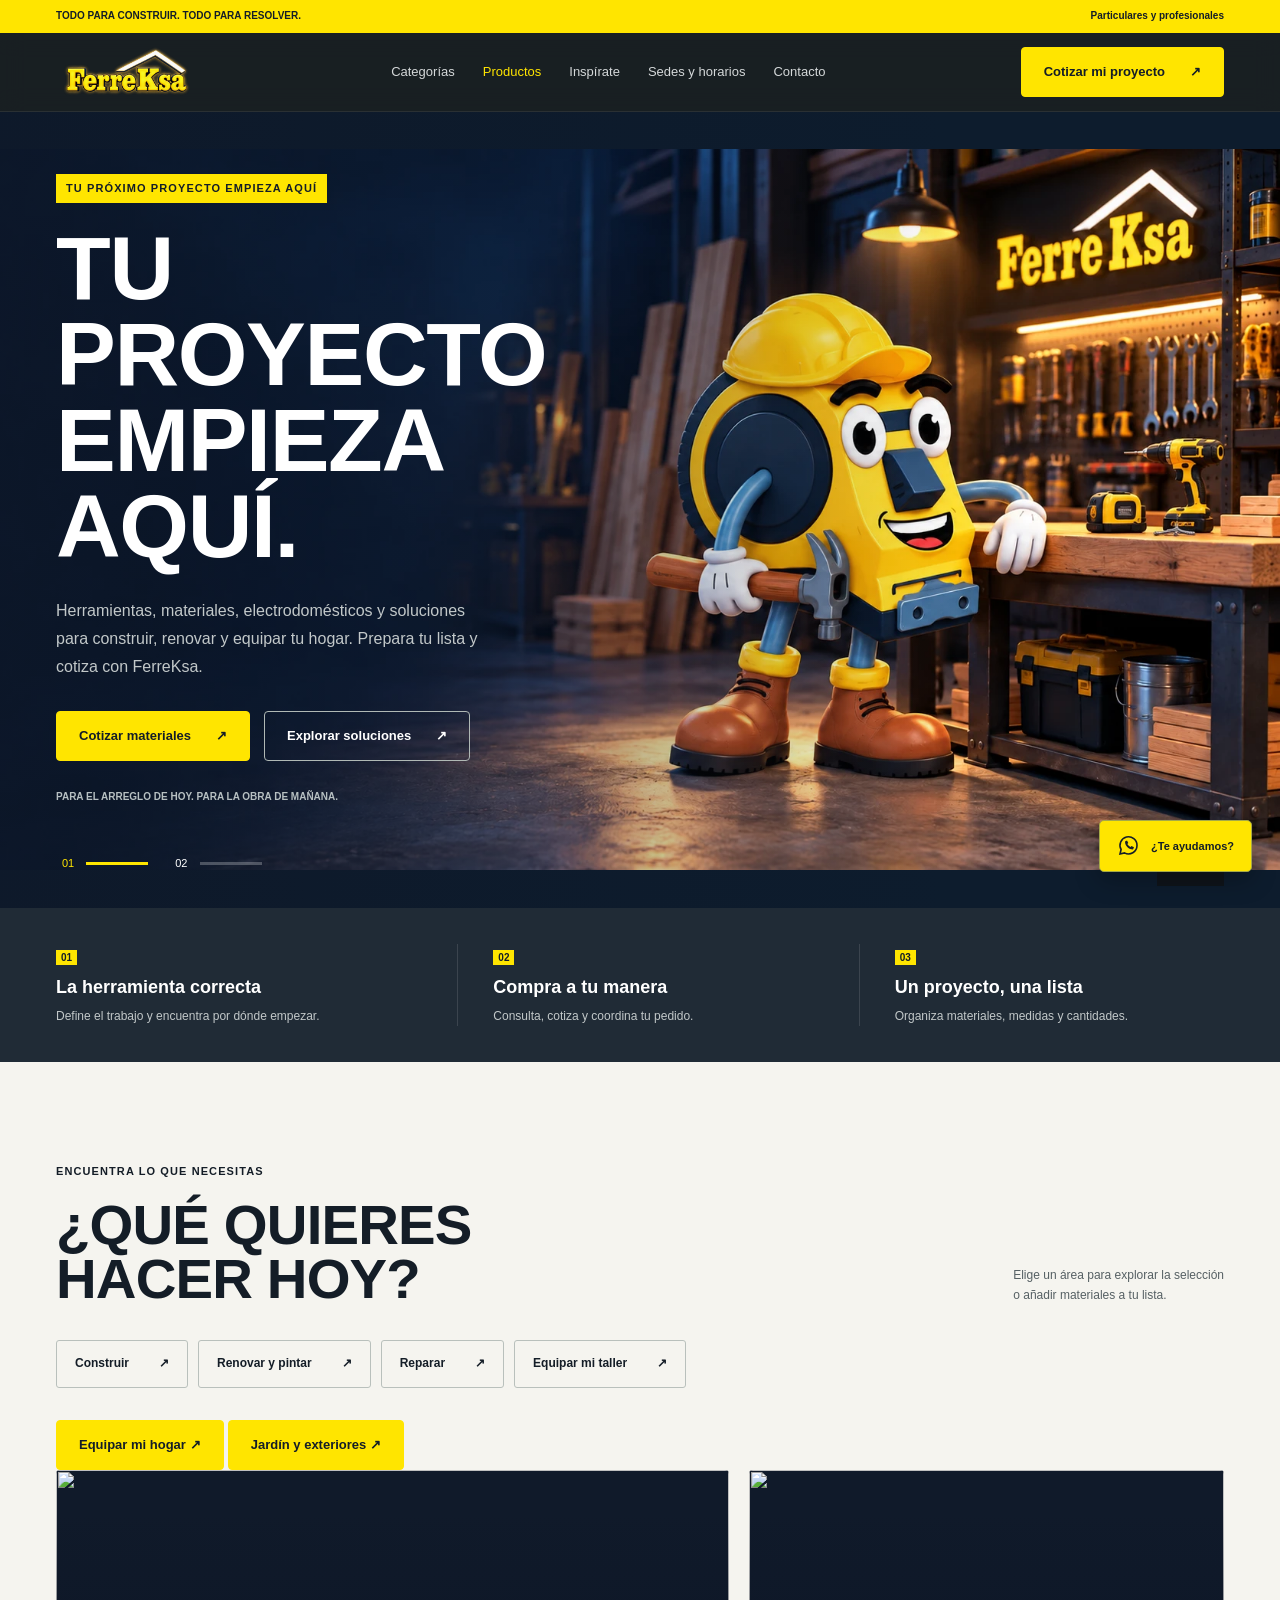
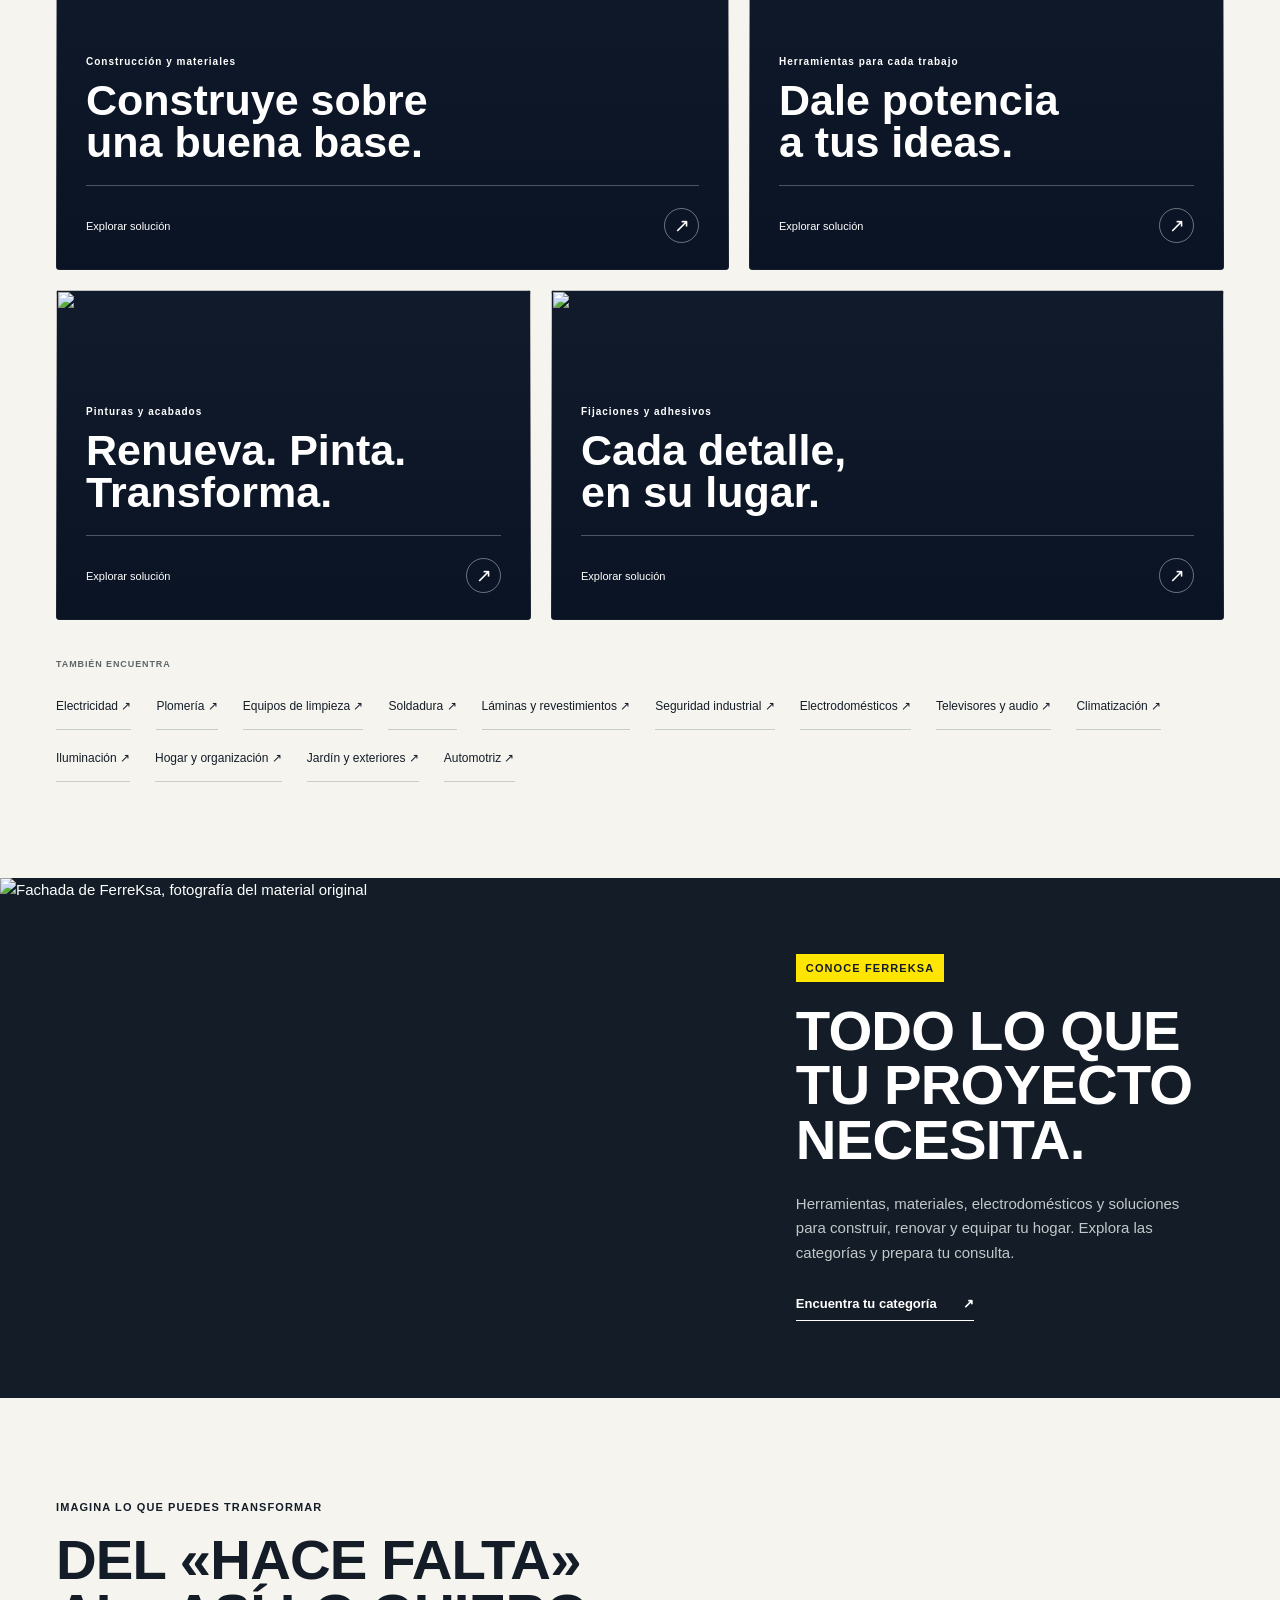
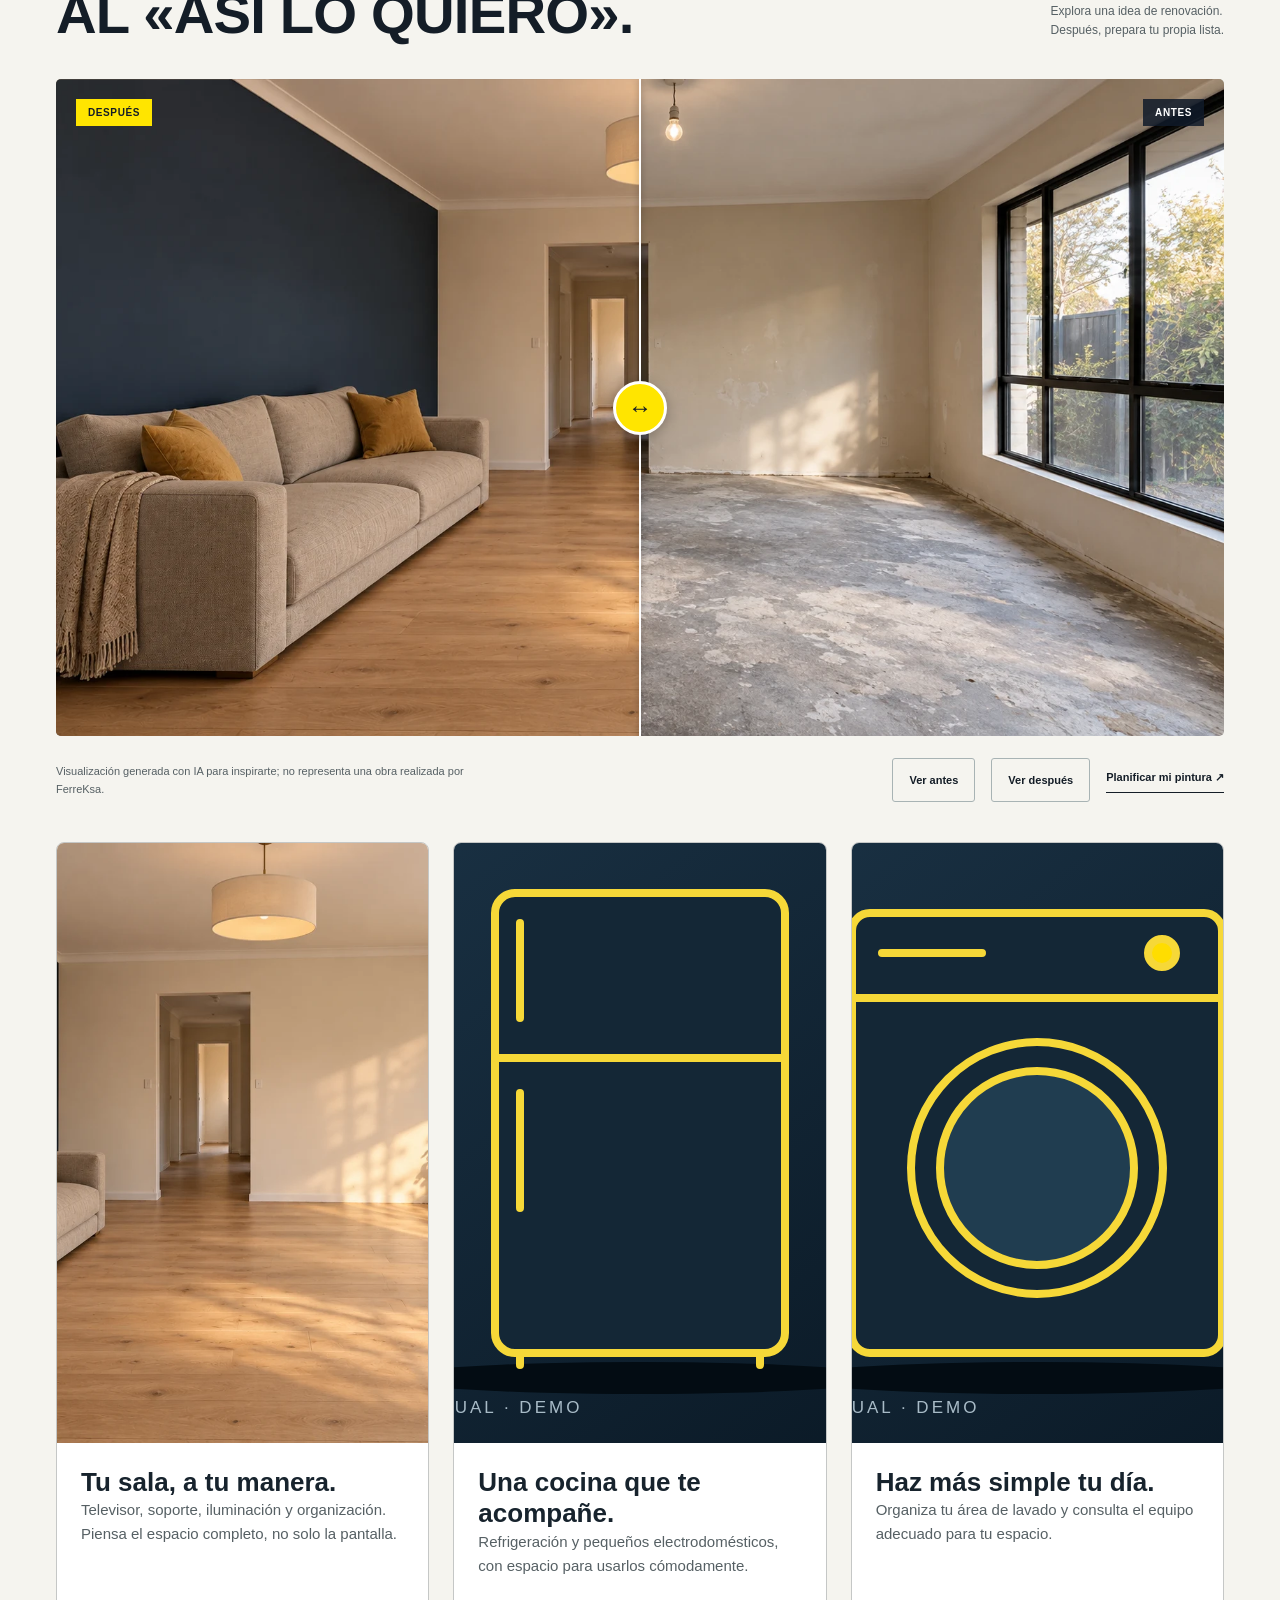
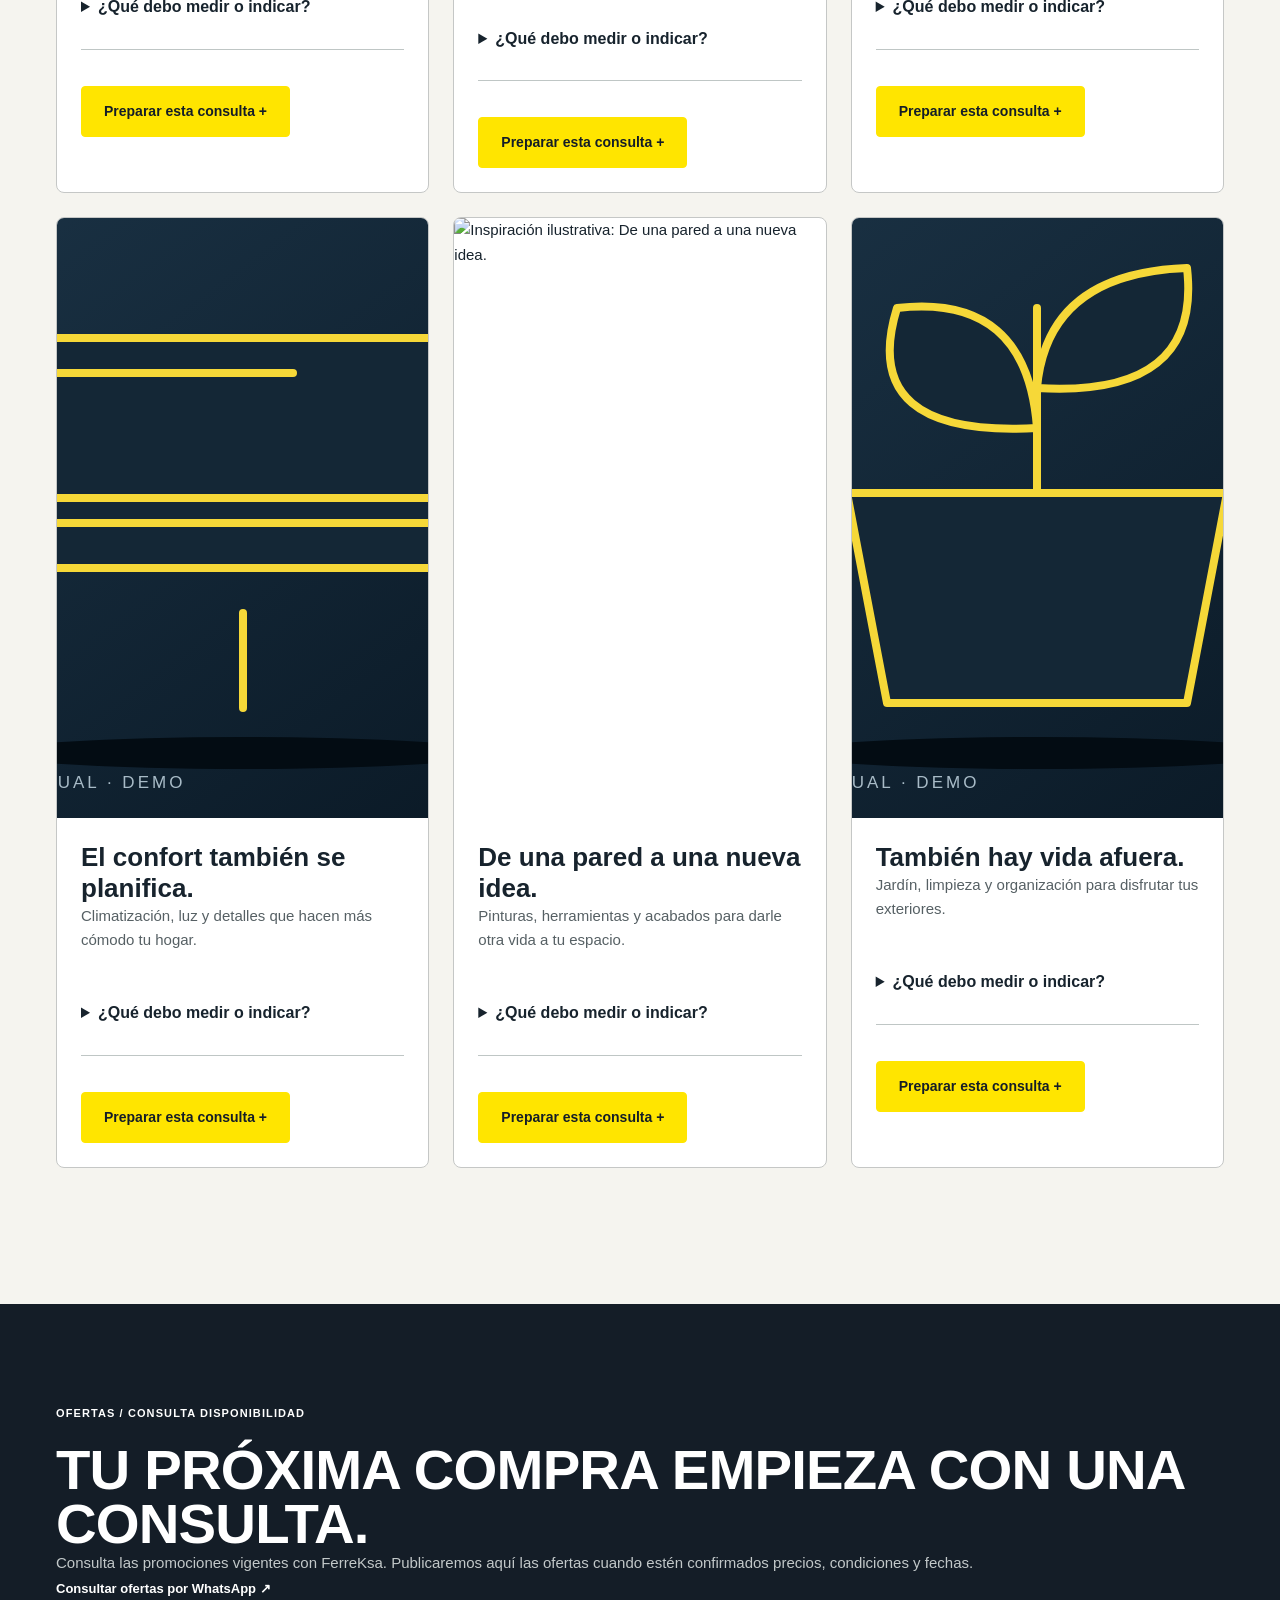
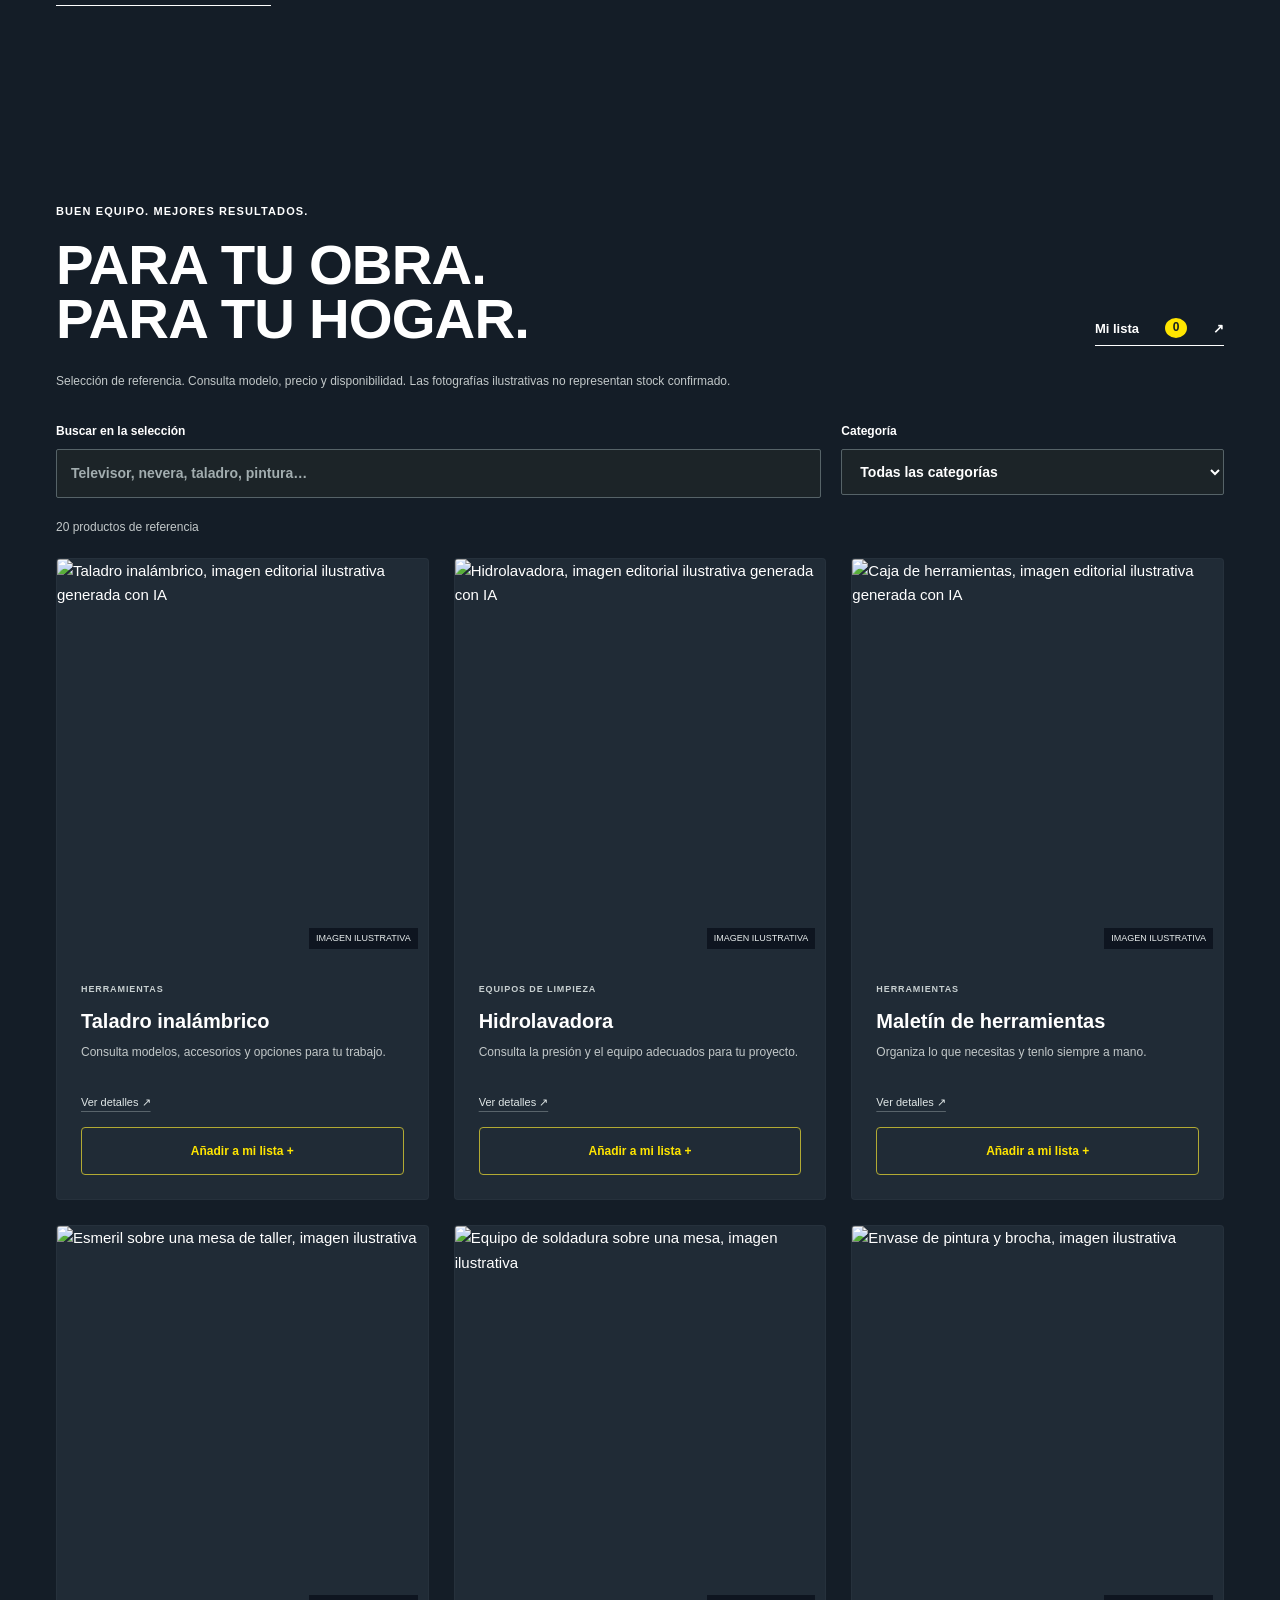
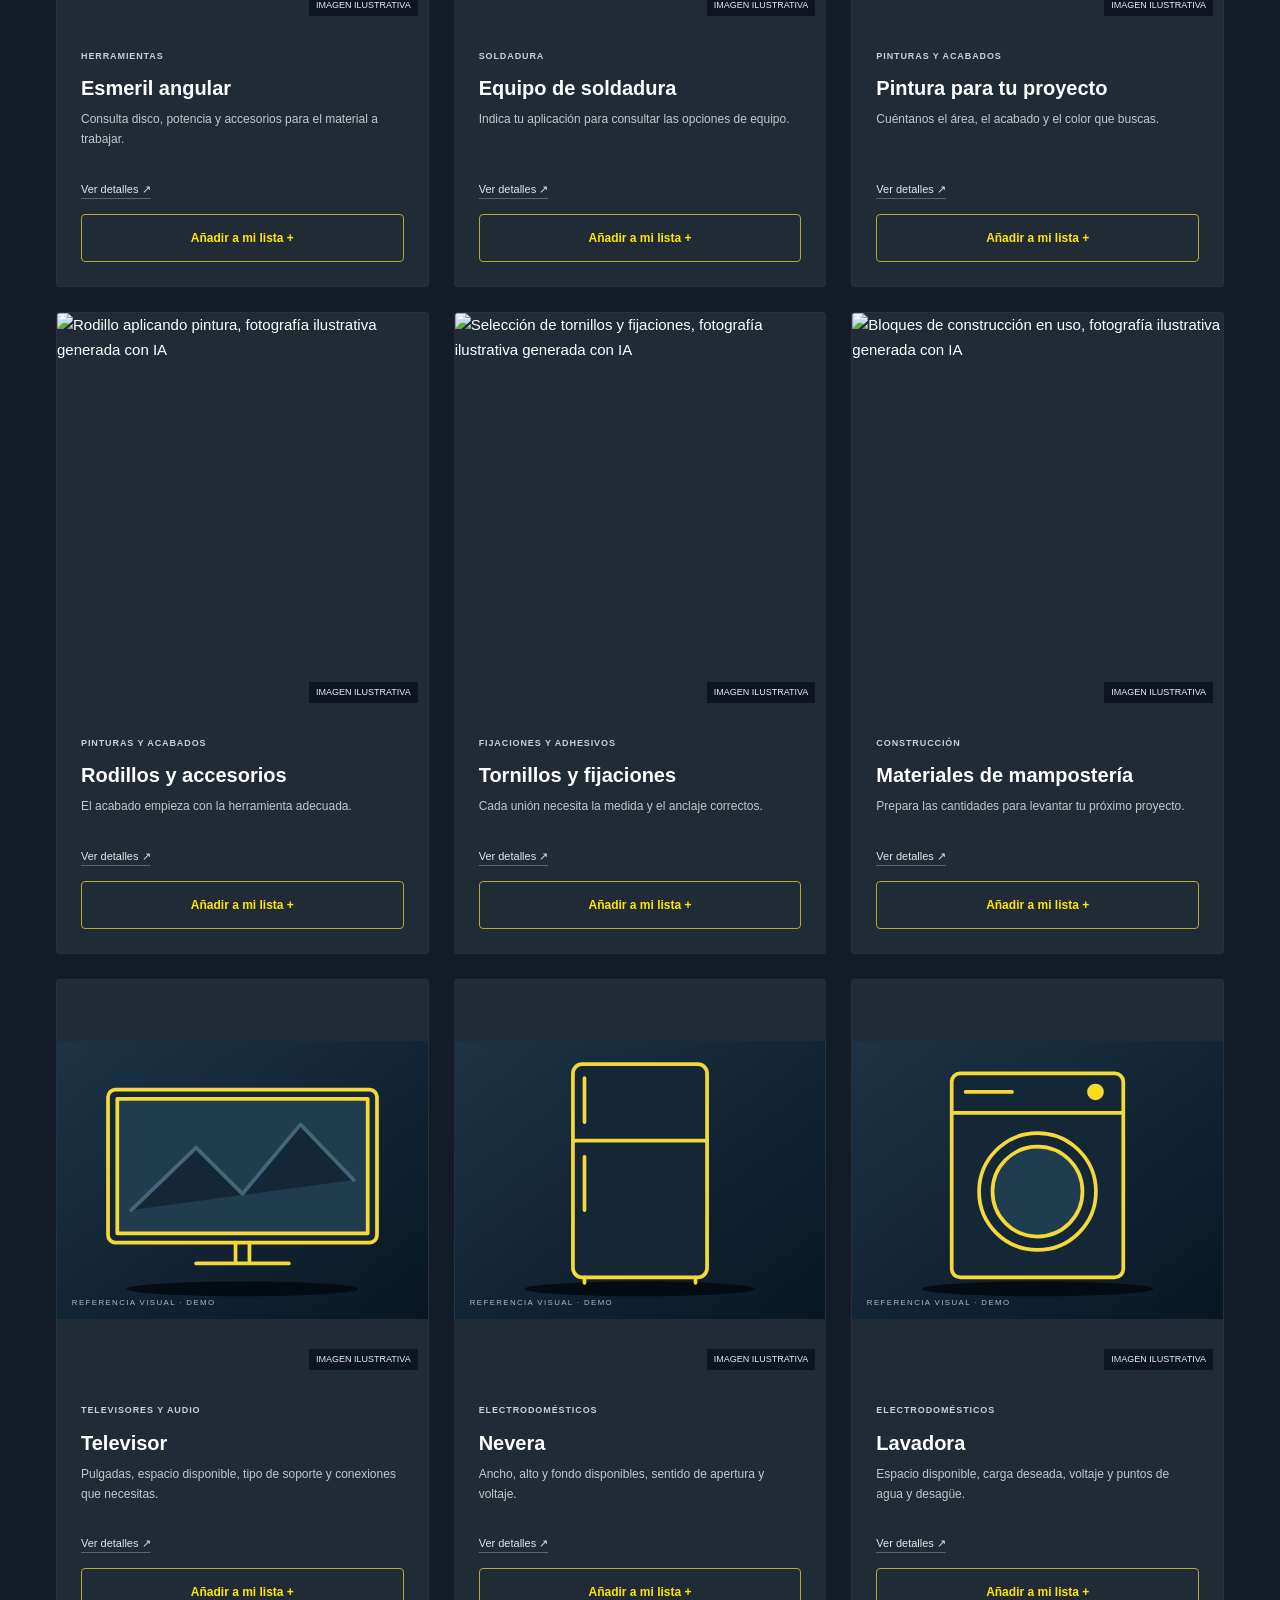
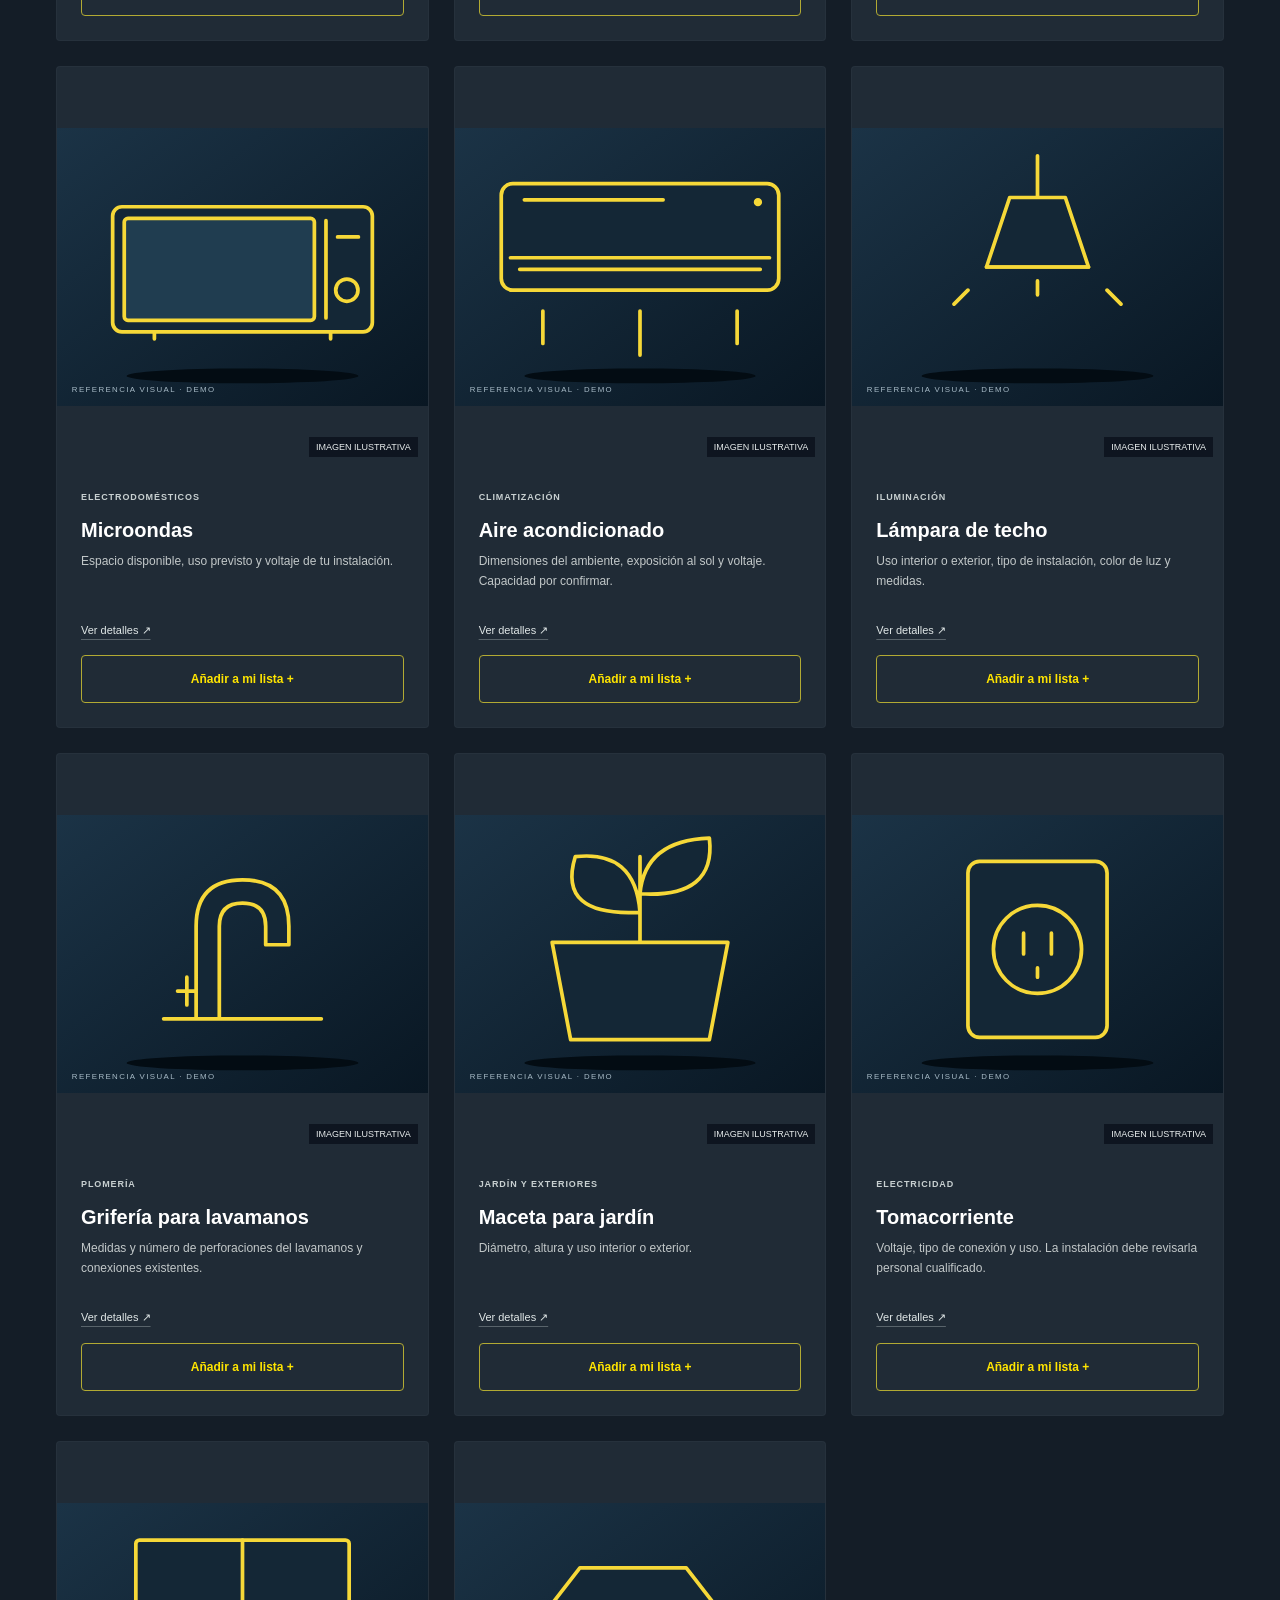
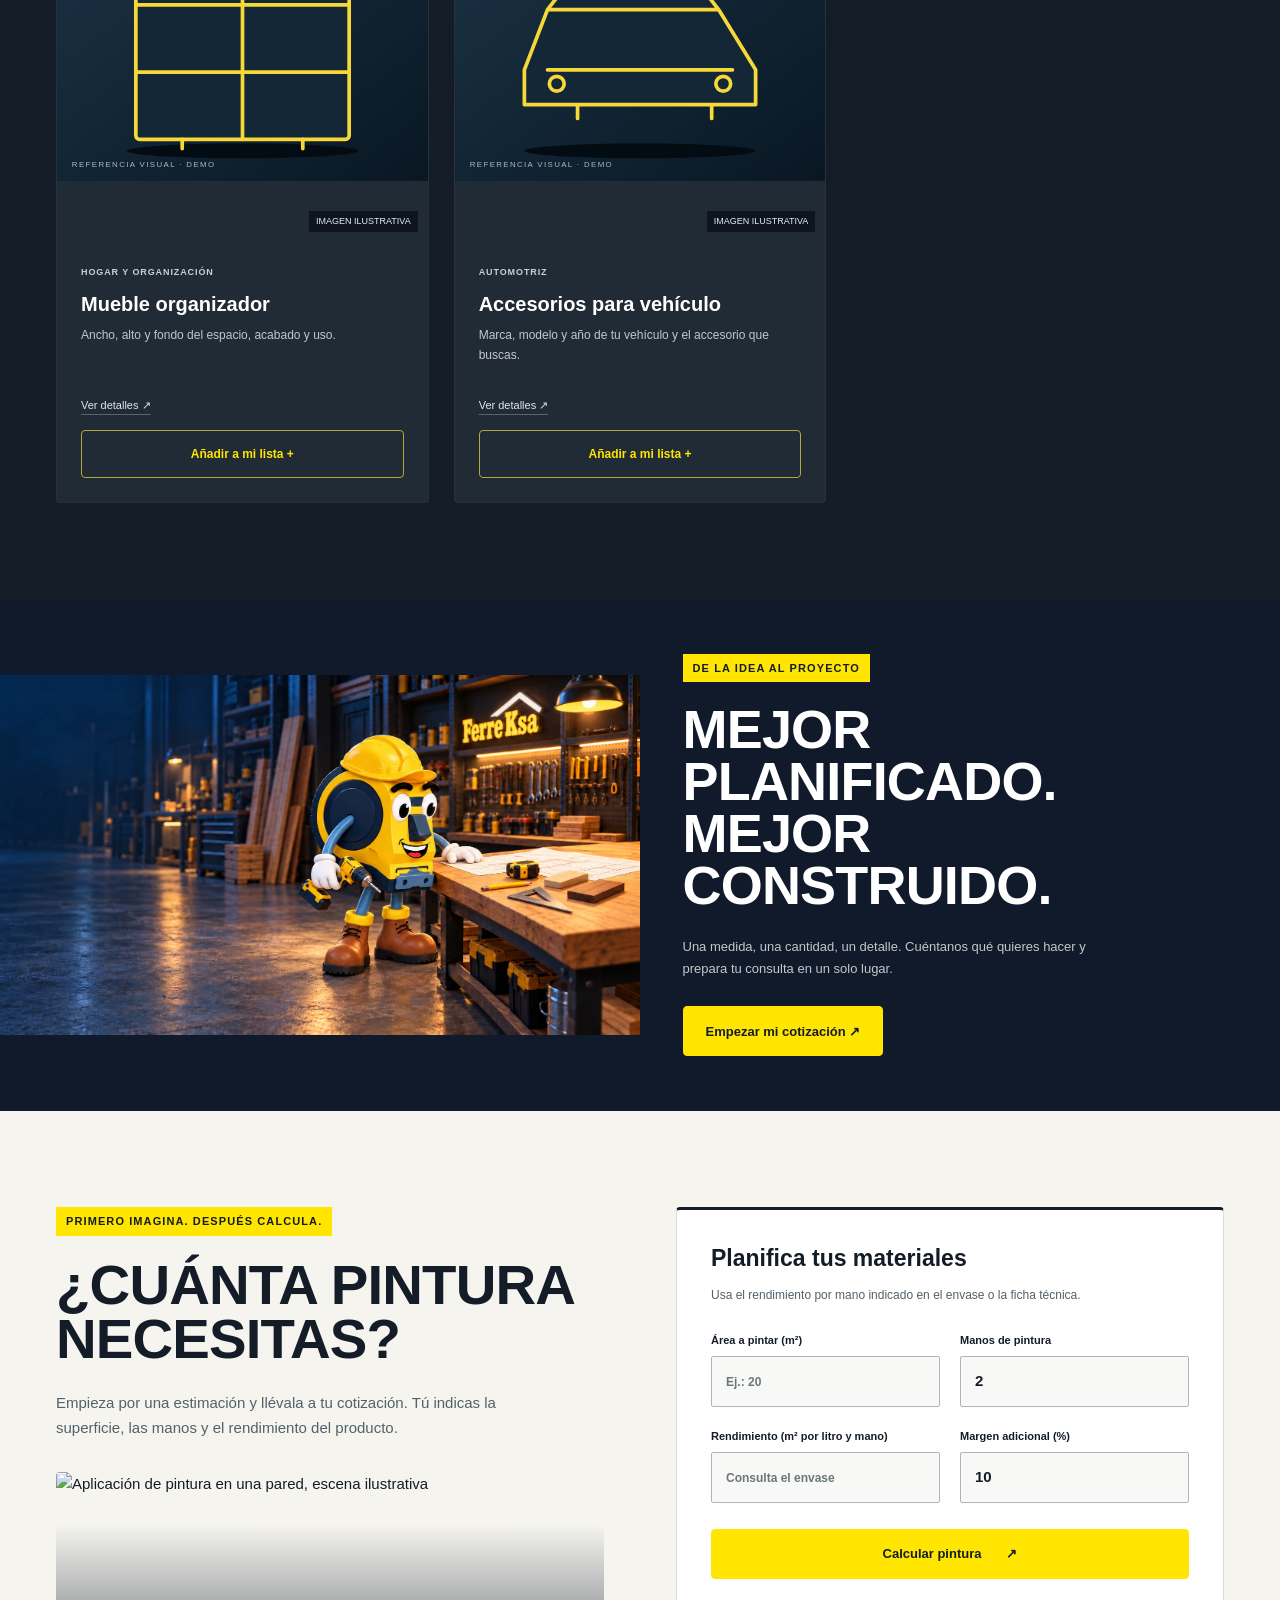
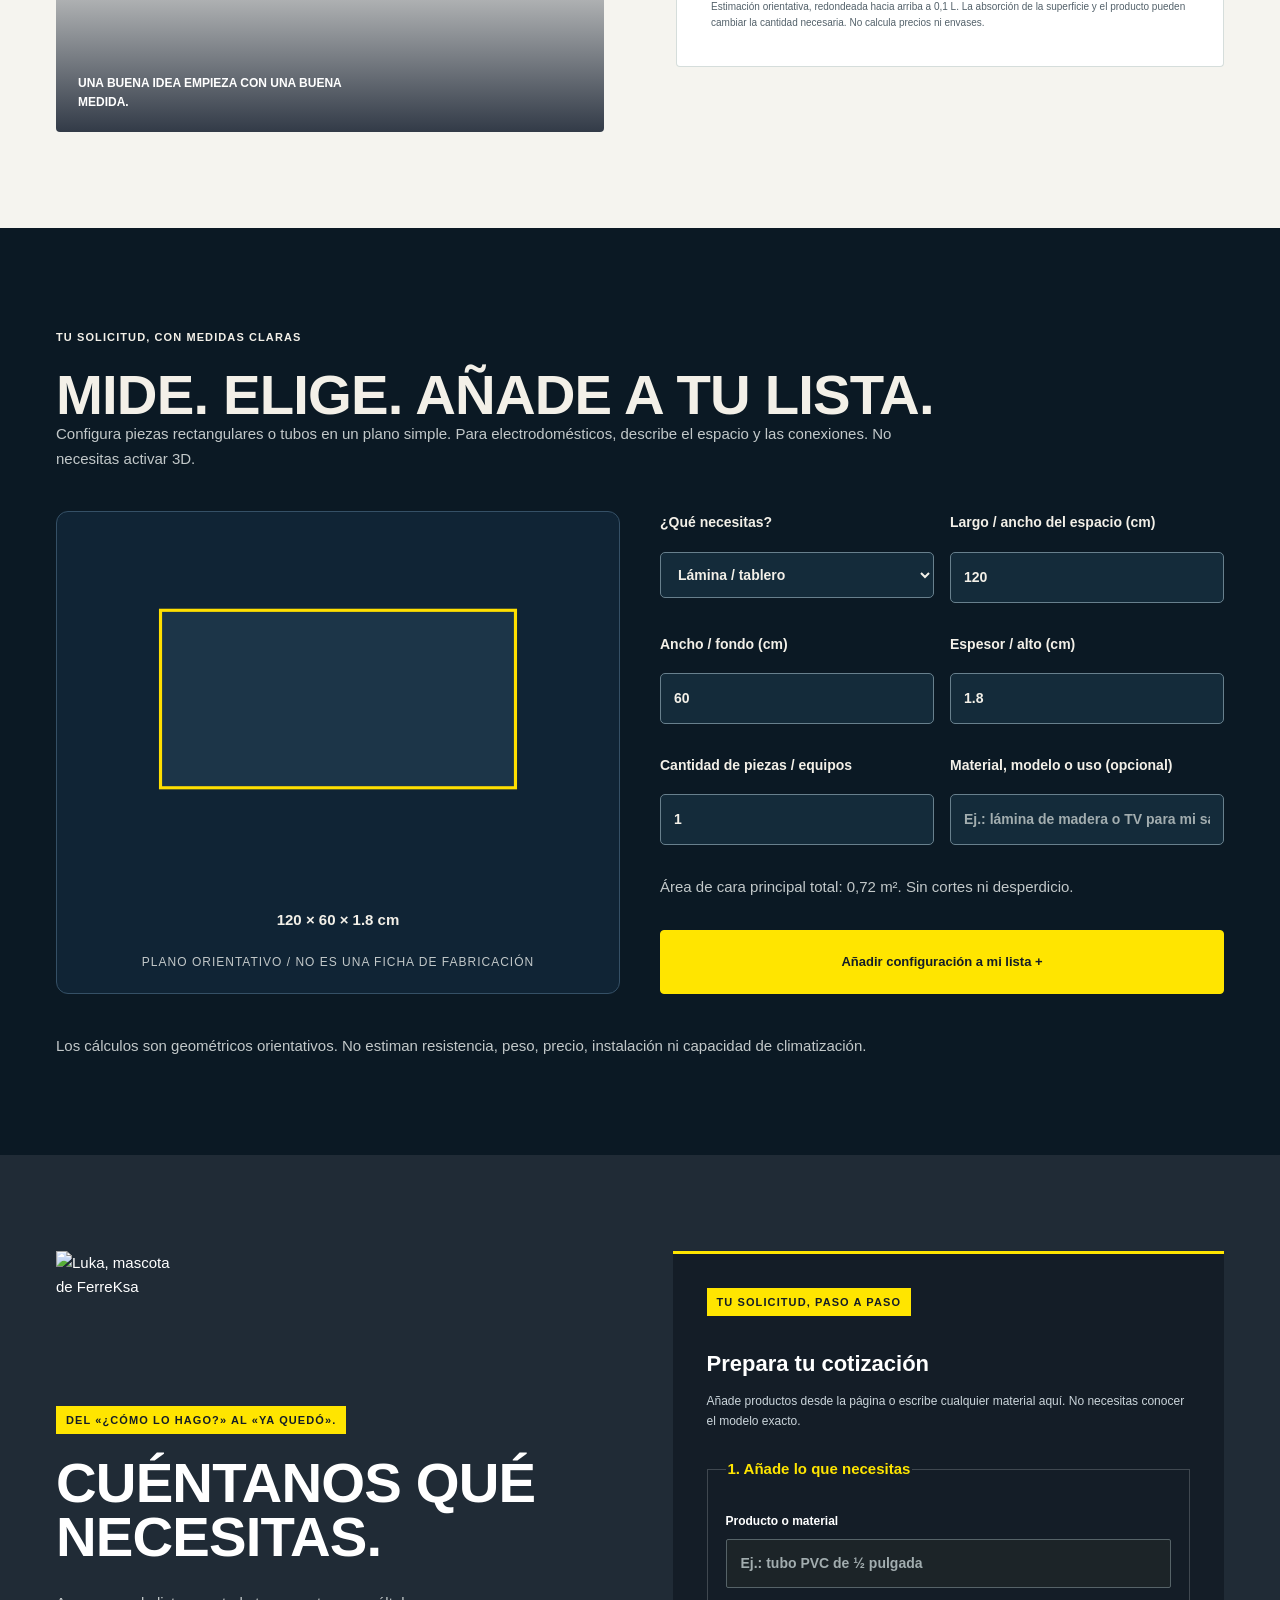
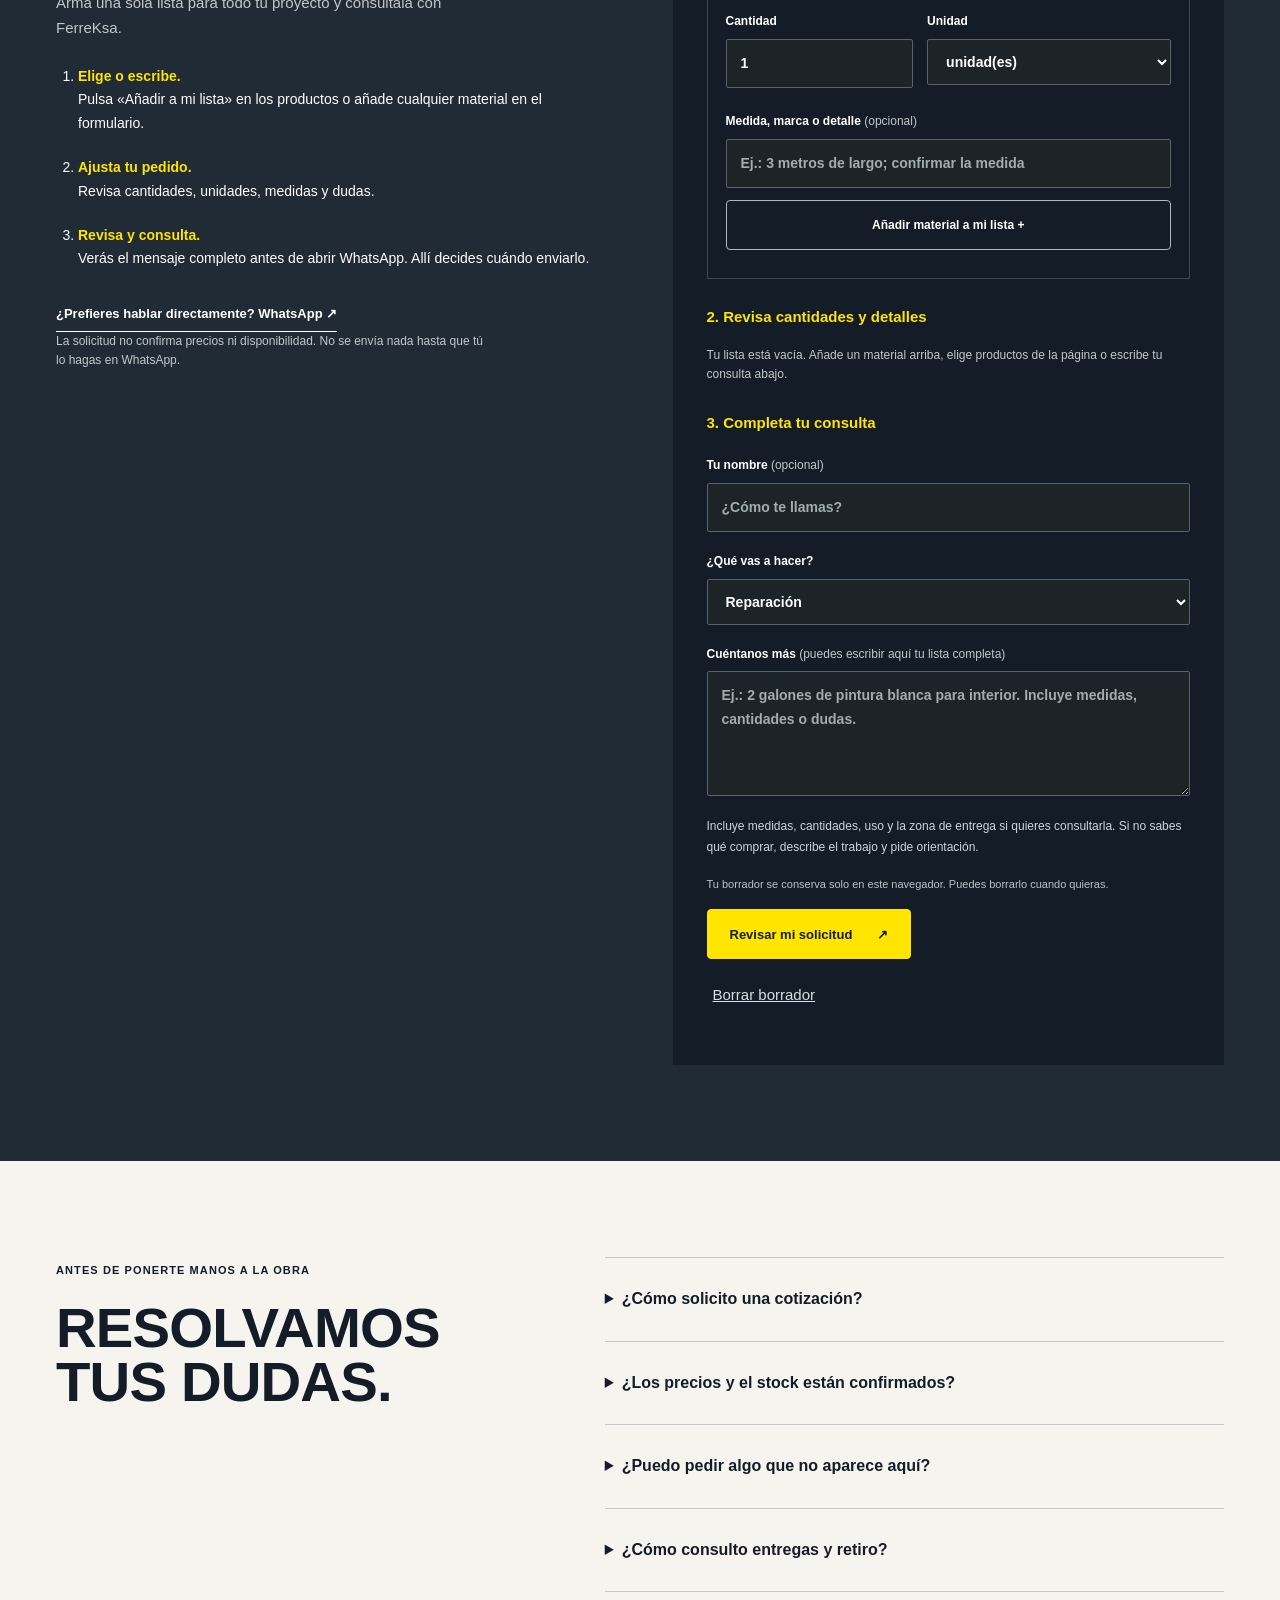
==== commit cc54aa1b: "Ampliar landing al hogar y alcance PDF con cotizador visual 2D" ====
--- a/index.html
+++ b/index.html
@@ -9,7 +9,7 @@
 <link rel="icon" href="assets/ferreksa-retroiluminado.png"><link rel="preload" as="image" href="assets/hero-luka-integrado.webp"><link rel="stylesheet" href="assets/fonts.css"><link rel="stylesheet" href="styles.css?v=escena-4">
 <script type="application/ld+json">{"@context":"https://schema.org","@type":"Organization","name":"FerreKsa","url":"https://lordjeferies.github.io/abraxasxferreksa2/","logo":"https://lordjeferies.github.io/abraxasxferreksa2/assets/ferreksa-retroiluminado.png","contactPoint":{"@type":"ContactPoint","telephone":"+584123525139","contactType":"sales","availableLanguage":"Spanish"}}</script>
 <script src="config.js" defer></script><script src="app.js" defer></script><script src="experiencia.js?v=escena-4" defer></script>
-<link rel="stylesheet" href="sedes.css?v=escena-4"><script type="application/ld+json">{"@context": "https://schema.org", "@graph": [{"@type": "HardwareStore", "name": "FerreKsa — Intercomunal", "telephone": "+584123525139", "url": "https://lordjeferies.github.io/abraxasxferreksa2/#locales", "logo": "https://lordjeferies.github.io/abraxasxferreksa2/assets/ferreksa-retroiluminado.png", "address": {"@type": "PostalAddress", "streetAddress": "Av. Jorge Rodríguez, sector Las Garzas, al frente del antiguo Daka, Lechería, estado Anzoátegui.", "addressRegion": "Anzoátegui", "addressCountry": "VE"}, "openingHoursSpecification": [{"@type": "OpeningHoursSpecification", "dayOfWeek": ["Monday", "Tuesday", "Wednesday", "Thursday", "Friday", "Saturday"], "opens": "07:30", "closes": "19:30"}, {"@type": "OpeningHoursSpecification", "dayOfWeek": "Sunday", "opens": "08:00", "closes": "15:30"}]}, {"@type": "HardwareStore", "name": "FerreKsa — Puerto La Cruz", "telephone": "+584123525139", "url": "https://lordjeferies.github.io/abraxasxferreksa2/#locales", "logo": "https://lordjeferies.github.io/abraxasxferreksa2/assets/ferreksa-retroiluminado.png", "address": {"@type": "PostalAddress", "streetAddress": "Calle Juncal, al frente de la Plaza Bolívar, Puerto La Cruz, estado Anzoátegui.", "addressRegion": "Anzoátegui", "addressCountry": "VE"}, "openingHoursSpecification": [{"@type": "OpeningHoursSpecification", "dayOfWeek": ["Monday", "Tuesday", "Wednesday", "Thursday", "Friday", "Saturday"], "opens": "07:30", "closes": "17:45"}, {"@type": "OpeningHoursSpecification", "dayOfWeek": "Sunday", "opens": "08:00", "closes": "14:00"}]}, {"@type": "HardwareStore", "name": "FerreKsa — Lechería", "telephone": "+584123525139", "url": "https://lordjeferies.github.io/abraxasxferreksa2/#locales", "logo": "https://lordjeferies.github.io/abraxasxferreksa2/assets/ferreksa-retroiluminado.png", "address": {"@type": "PostalAddress", "streetAddress": "Av. Principal de Lechería, al frente de Digitel, estado Anzoátegui.", "addressRegion": "Anzoátegui", "addressCountry": "VE"}, "openingHoursSpecification": [{"@type": "OpeningHoursSpecification", "dayOfWeek": ["Monday", "Tuesday", "Wednesday", "Thursday", "Friday", "Saturday"], "opens": "07:30", "closes": "18:00"}, {"@type": "OpeningHoursSpecification", "dayOfWeek": "Sunday", "opens": "08:00", "closes": "14:00"}]}]}</script></head>
+<link rel="stylesheet" href="sedes.css?v=escena-4"><script type="application/ld+json">{"@context": "https://schema.org", "@graph": [{"@type": "HardwareStore", "name": "FerreKsa — Intercomunal", "telephone": "+584123525139", "url": "https://lordjeferies.github.io/abraxasxferreksa2/#locales", "logo": "https://lordjeferies.github.io/abraxasxferreksa2/assets/ferreksa-retroiluminado.png", "address": {"@type": "PostalAddress", "streetAddress": "Av. Jorge Rodríguez, sector Las Garzas, al frente del antiguo Daka, Lechería, estado Anzoátegui.", "addressRegion": "Anzoátegui", "addressCountry": "VE"}, "openingHoursSpecification": [{"@type": "OpeningHoursSpecification", "dayOfWeek": ["Monday", "Tuesday", "Wednesday", "Thursday", "Friday", "Saturday"], "opens": "07:30", "closes": "19:30"}, {"@type": "OpeningHoursSpecification", "dayOfWeek": "Sunday", "opens": "08:00", "closes": "15:30"}]}, {"@type": "HardwareStore", "name": "FerreKsa — Puerto La Cruz", "telephone": "+584123525139", "url": "https://lordjeferies.github.io/abraxasxferreksa2/#locales", "logo": "https://lordjeferies.github.io/abraxasxferreksa2/assets/ferreksa-retroiluminado.png", "address": {"@type": "PostalAddress", "streetAddress": "Calle Juncal, al frente de la Plaza Bolívar, Puerto La Cruz, estado Anzoátegui.", "addressRegion": "Anzoátegui", "addressCountry": "VE"}, "openingHoursSpecification": [{"@type": "OpeningHoursSpecification", "dayOfWeek": ["Monday", "Tuesday", "Wednesday", "Thursday", "Friday", "Saturday"], "opens": "07:30", "closes": "17:45"}, {"@type": "OpeningHoursSpecification", "dayOfWeek": "Sunday", "opens": "08:00", "closes": "14:00"}]}, {"@type": "HardwareStore", "name": "FerreKsa — Lechería", "telephone": "+584123525139", "url": "https://lordjeferies.github.io/abraxasxferreksa2/#locales", "logo": "https://lordjeferies.github.io/abraxasxferreksa2/assets/ferreksa-retroiluminado.png", "address": {"@type": "PostalAddress", "streetAddress": "Av. Principal de Lechería, al frente de Digitel, estado Anzoátegui.", "addressRegion": "Anzoátegui", "addressCountry": "VE"}, "openingHoursSpecification": [{"@type": "OpeningHoursSpecification", "dayOfWeek": ["Monday", "Tuesday", "Wednesday", "Thursday", "Friday", "Saturday"], "opens": "07:30", "closes": "18:00"}, {"@type": "OpeningHoursSpecification", "dayOfWeek": "Sunday", "opens": "08:00", "closes": "14:00"}]}]}</script><link rel="stylesheet" href="ampliacion.css"></head>
 <body>
 <a class="skip" href="#contenido">Saltar al contenido</a>
 <div class="servicebar"><div class="wrap"><span>TODO PARA CONSTRUIR. TODO PARA RESOLVER.</span><span>Particulares y profesionales</span></div></div>
@@ -17,23 +17,23 @@
 <main id="contenido">
 <section class="hero" id="inicio" aria-roledescription="carrusel" aria-label="Ideas para tu próximo proyecto">
 <div class="slides">
-<article class="slide active layered-hero" id="slide-1" aria-roledescription="diapositiva" aria-label="1 de 2: Manos a la obra"><img class="hero-photo" data-depth="0.065" src="assets/hero-luka-integrado.webp" width="1672" height="941" alt="Taller cinematográfico de FerreKsa, escena ilustrativa" fetchpriority="high"><div class="hero-shade"></div><div class="wrap hero-inner"><div class="hero-copy"><span class="eyebrow yellow">TU PRÓXIMO PROYECTO EMPIEZA AQUÍ</span><h1>TU PROYECTO<br>EMPIEZA AQUÍ.</h1><p>Herramientas, materiales y soluciones para construir, reparar y renovar. Prepara tu lista y cotiza con FerreKsa.</p><div class="actions"><a class="button" href="#cotizar">Cotizar materiales <span aria-hidden="true">↗</span></a><a class="button outline" href="#categorias">Explorar soluciones <span aria-hidden="true">↗</span></a></div><small>PARA EL ARREGLO DE HOY. PARA LA OBRA DE MAÑANA.</small></div></div></article>
+<article class="slide active layered-hero" id="slide-1" aria-roledescription="diapositiva" aria-label="1 de 2: Manos a la obra"><img class="hero-photo" data-depth="0.065" src="assets/hero-luka-integrado.webp" width="1672" height="941" alt="Taller cinematográfico de FerreKsa, escena ilustrativa" fetchpriority="high"><div class="hero-shade"></div><div class="wrap hero-inner"><div class="hero-copy"><span class="eyebrow yellow">TU PRÓXIMO PROYECTO EMPIEZA AQUÍ</span><h1>TU PROYECTO<br>EMPIEZA AQUÍ.</h1><p>Herramientas, materiales, electrodomésticos y soluciones para construir, renovar y equipar tu hogar. Prepara tu lista y cotiza con FerreKsa.</p><div class="actions"><a class="button" href="#cotizar">Cotizar materiales <span aria-hidden="true">↗</span></a><a class="button outline" href="#categorias">Explorar soluciones <span aria-hidden="true">↗</span></a></div><small>PARA EL ARREGLO DE HOY. PARA LA OBRA DE MAÑANA.</small></div></div></article>
 <article class="slide" id="slide-2" aria-roledescription="diapositiva" aria-label="2 de 2: Herramientas para tu proyecto" hidden><img class="hero-photo" src="assets/hero.webp" width="1536" height="1024" alt="Herramientas sobre un banco de trabajo, fotografía ilustrativa"><div class="hero-shade second-shade"></div><div class="wrap hero-inner second-inner"><div class="hero-copy"><span class="eyebrow yellow">CON FERREKSA, MANOS A LA OBRA</span><h2>DE LA IDEA.<br>A LA OBRA.</h2><p>¿Una reparación o un proyecto completo? Empieza por una buena lista de materiales.</p><a class="button" href="#cotizar">Preparar mi lista <span aria-hidden="true">↗</span></a></div></div></article>
 </div>
 <div class="wrap carousel-bar"><div class="slide-tabs" role="group" aria-label="Elegir banner"><button class="slide-tab" data-slide="0" aria-label="Mostrar banner 1: Manos a la obra" aria-pressed="true">01 <span></span></button><button class="slide-tab" data-slide="1" aria-label="Mostrar banner 2: Herramientas" aria-pressed="false">02 <span></span></button></div><button class="pause" id="pause-slides" aria-label="Pausar banners">Pausar <span aria-hidden="true">Ⅱ</span></button></div>
 </section>
 <section class="benefits" aria-label="Cómo empezar"><div class="wrap benefit-grid"><div><span class="number">01</span><h2>La herramienta correcta</h2><p>Define el trabajo y encuentra por dónde empezar.</p></div><div><span class="number">02</span><h2>Compra a tu manera</h2><p>Consulta, cotiza y coordina tu pedido.</p></div><div><span class="number">03</span><h2>Un proyecto, una lista</h2><p>Organiza materiales, medidas y cantidades.</p></div></div></section>
 
-<section class="categories light section" id="categorias"><div class="wrap"><div class="section-head"><div><span class="eyebrow">ENCUENTRA LO QUE NECESITAS</span><h2>¿QUÉ QUIERES<br>HACER HOY?</h2></div><p>Elige un área para explorar la selección<br>o añadir materiales a tu lista.</p></div><div class="project-choices" role="group" aria-label="Explorar por proyecto"><button type="button" data-intent="construir" aria-pressed="false">Construir <span>↗</span></button><button type="button" data-intent="renovar" aria-pressed="false">Renovar y pintar <span>↗</span></button><button type="button" data-intent="reparar" aria-pressed="false">Reparar <span>↗</span></button><button type="button" data-intent="taller" aria-pressed="false">Equipar mi taller <span>↗</span></button></div><div id="category-grid" class="category-grid editorial-categories"></div><div class="more-categories"><span class="eyebrow">TAMBIÉN ENCUENTRA</span><div id="category-links"></div></div><noscript><p>Herramientas, pinturas, electricidad, plomería, construcción, limpieza, soldadura, revestimientos, fijaciones y seguridad industrial. <a href="https://wa.me/584123525139">Consulta por WhatsApp</a>.</p></noscript></div></section>
-<section class="store" aria-labelledby="tienda-title"><img src="assets/tienda.webp" width="760" height="540" alt="Fachada de FerreKsa, fotografía del material original" loading="lazy"><div><span class="eyebrow yellow">CONOCE FERREKSA</span><h2 id="tienda-title">TODO LO QUE<br>TU PROYECTO<br>NECESITA.</h2><p>Herramientas, materiales y soluciones para construir, reparar y renovar. Explora las categorías y prepara tu consulta.</p><a class="text-link" href="#categorias">Encuentra tu categoría <span aria-hidden="true">↗</span></a></div></section><section class="inspiration section light" id="inspiracion"><div class="wrap"><div class="section-head"><div><span class="eyebrow">IMAGINA LO QUE PUEDES TRANSFORMAR</span><h2>DEL «HACE FALTA»<br>AL «ASÍ LO QUIERO».</h2></div><p>Explora una idea de renovación.<br>Después, prepara tu propia lista.</p></div><div class="comparison" id="room-comparison" style="--comparison:50%"><img src="assets/habitacion-antes.webp" width="1672" height="941" alt="Habitación antes de renovar: paredes desgastadas y suelo sin terminar" loading="lazy"><div class="comparison-after"><img src="assets/habitacion-despues.webp" width="1672" height="941" alt="La misma habitación renovada, visualización ilustrativa" loading="lazy"></div><span class="compare-tag before-tag">ANTES</span><span class="compare-tag after-tag">DESPUÉS</span><div class="comparison-line" aria-hidden="true"><span>↔</span></div><label class="sr-only" for="comparison-range">Comparar antes y después de la renovación</label><input id="comparison-range" type="range" min="0" max="100" value="50" aria-valuetext="50% de la imagen renovada visible"></div><div class="comparison-footer"><p>Visualización generada con IA para inspirarte; no representa una obra realizada por FerreKsa.</p><div><button type="button" data-compare="0">Ver antes</button><button type="button" data-compare="100">Ver después</button><a class="text-link" href="#estimador">Planificar mi pintura ↗</a></div></div></div></section><section class="products section" id="productos"><div class="wrap"><div class="section-head"><div><span class="eyebrow">BUEN EQUIPO. MEJORES RESULTADOS.</span><h2>LOS IMPRESCINDIBLES<br>DEL TALLER.</h2></div><a class="text-link" href="#cotizar">Mi lista <span id="list-count">0</span> <span aria-hidden="true">↗</span></a></div><p class="catalog-note">Selección de referencia. Consulta modelo, precio y disponibilidad. Las fotografías ilustrativas no representan stock confirmado.</p><div class="filter-tools"><label class="search-label" for="search">Buscar en la selección<input id="search" type="search" placeholder="Taladro, pintura, soldadura…" autocomplete="off"></label><label for="category-filter">Categoría<select id="category-filter"><option value="all">Todas las categorías</option></select></label></div><div id="intent-summary" class="intent-summary" hidden><span></span><button type="button" id="clear-intent">Ver toda la selección ×</button></div><p id="result-count" class="result-count" role="status" aria-live="polite"></p><div id="product-grid" class="product-grid"></div><div id="empty-state" class="empty-state" hidden><h3>No hay productos de referencia en esta selección.</h3><p>Puedes escribir el material que necesitas y consultar sus opciones.</p><a href="#cotizar" class="button">Consultar otro material ↗</a><button type="button" class="button outline" id="reset-filters">Ver toda la selección</button></div></div></section>
+<section class="categories light section" id="categorias"><div class="wrap"><div class="section-head"><div><span class="eyebrow">ENCUENTRA LO QUE NECESITAS</span><h2>¿QUÉ QUIERES<br>HACER HOY?</h2></div><p>Elige un área para explorar la selección<br>o añadir materiales a tu lista.</p></div><div class="project-choices" role="group" aria-label="Explorar por proyecto"><button type="button" data-intent="construir" aria-pressed="false">Construir <span>↗</span></button><button type="button" data-intent="renovar" aria-pressed="false">Renovar y pintar <span>↗</span></button><button type="button" data-intent="reparar" aria-pressed="false">Reparar <span>↗</span></button><button type="button" data-intent="taller" aria-pressed="false">Equipar mi taller <span>↗</span></button></div><button type="button" data-intent="hogar" class="button">Equipar mi hogar ↗</button> <button type="button" data-intent="exteriores" class="button">Jardín y exteriores ↗</button><div id="category-grid" class="category-grid editorial-categories"></div><div class="more-categories"><span class="eyebrow">TAMBIÉN ENCUENTRA</span><div id="category-links"></div></div><noscript><p>Herramientas, pinturas, electricidad, plomería, construcción, limpieza, soldadura, revestimientos, fijaciones y seguridad industrial. <a href="https://wa.me/584123525139">Consulta por WhatsApp</a>.</p></noscript></div></section>
+<section class="store" aria-labelledby="tienda-title"><img src="assets/tienda.webp" width="760" height="540" alt="Fachada de FerreKsa, fotografía del material original" loading="lazy"><div><span class="eyebrow yellow">CONOCE FERREKSA</span><h2 id="tienda-title">TODO LO QUE<br>TU PROYECTO<br>NECESITA.</h2><p>Herramientas, materiales, electrodomésticos y soluciones para construir, renovar y equipar tu hogar. Explora las categorías y prepara tu consulta.</p><a class="text-link" href="#categorias">Encuentra tu categoría <span aria-hidden="true">↗</span></a></div></section><section class="inspiration section light" id="inspiracion"><div class="wrap"><div class="section-head"><div><span class="eyebrow">IMAGINA LO QUE PUEDES TRANSFORMAR</span><h2>DEL «HACE FALTA»<br>AL «ASÍ LO QUIERO».</h2></div><p>Explora una idea de renovación.<br>Después, prepara tu propia lista.</p></div><div class="comparison" id="room-comparison" style="--comparison:50%"><img src="assets/habitacion-antes.webp" width="1672" height="941" alt="Habitación antes de renovar: paredes desgastadas y suelo sin terminar" loading="lazy"><div class="comparison-after"><img src="assets/habitacion-despues.webp" width="1672" height="941" alt="La misma habitación renovada, visualización ilustrativa" loading="lazy"></div><span class="compare-tag before-tag">ANTES</span><span class="compare-tag after-tag">DESPUÉS</span><div class="comparison-line" aria-hidden="true"><span>↔</span></div><label class="sr-only" for="comparison-range">Comparar antes y después de la renovación</label><input id="comparison-range" type="range" min="0" max="100" value="50" aria-valuetext="50% de la imagen renovada visible"></div><div class="comparison-footer"><p>Visualización generada con IA para inspirarte; no representa una obra realizada por FerreKsa.</p><div><button type="button" data-compare="0">Ver antes</button><button type="button" data-compare="100">Ver después</button><a class="text-link" href="#estimador">Planificar mi pintura ↗</a></div></div></div></section><section class="products section" id="productos"><div class="wrap"><div class="section-head"><div><span class="eyebrow">BUEN EQUIPO. MEJORES RESULTADOS.</span><h2>PARA TU OBRA.<br>PARA TU HOGAR.</h2></div><a class="text-link" href="#cotizar">Mi lista <span id="list-count">0</span> <span aria-hidden="true">↗</span></a></div><p class="catalog-note">Selección de referencia. Consulta modelo, precio y disponibilidad. Las fotografías ilustrativas no representan stock confirmado.</p><div class="filter-tools"><label class="search-label" for="search">Buscar en la selección<input id="search" type="search" placeholder="Televisor, nevera, taladro, pintura…" autocomplete="off"></label><label for="category-filter">Categoría<select id="category-filter"><option value="all">Todas las categorías</option></select></label></div><div id="intent-summary" class="intent-summary" hidden><span></span><button type="button" id="clear-intent">Ver toda la selección ×</button></div><p id="result-count" class="result-count" role="status" aria-live="polite"></p><div id="product-grid" class="product-grid"></div><div id="empty-state" class="empty-state" hidden><h3>No hay productos de referencia en esta selección.</h3><p>Puedes escribir el material que necesitas y consultar sus opciones.</p><a href="#cotizar" class="button">Consultar otro material ↗</a><button type="button" class="button outline" id="reset-filters">Ver toda la selección</button></div></div></section>
 <section class="project-banner" id="proyecto"><img  data-depth="0.05" src="assets/luka-taladro.webp" width="1672" height="941" alt="Luka sostiene un taladro completo en el taller, con los pies apoyados en el suelo" loading="lazy"><div class="wrap"><div><span class="eyebrow yellow">DE LA IDEA AL PROYECTO</span><h2>MEJOR PLANIFICADO.<br>MEJOR CONSTRUIDO.</h2><p>Una medida, una cantidad, un detalle. Cuéntanos qué quieres hacer y prepara tu consulta en un solo lugar.</p><a href="#cotizar" class="button">Empezar mi cotización ↗</a></div></div></section>
-<section class="paint-estimator section" id="estimador"><div class="wrap estimator-layout"><div class="estimator-intro"><span class="eyebrow yellow">PRIMERO IMAGINA. DESPUÉS CALCULA.</span><h2>¿CUÁNTA PINTURA<br>NECESITAS?</h2><p>Empieza por una estimación y llévala a tu cotización. Tú indicas la superficie, las manos y el rendimiento del producto.</p><div class="estimator-photo"><img src="assets/pintura-accion.webp" width="800" height="1000" alt="Aplicación de pintura en una pared, escena ilustrativa" loading="lazy"><span>UNA BUENA IDEA EMPIEZA CON UNA BUENA MEDIDA.</span></div></div><form id="paint-form" class="calculator"><h3>Planifica tus materiales</h3><p class="calculator-help">Usa el rendimiento por mano indicado en el envase o la ficha técnica.</p><div class="calculator-fields"><label for="paint-area">Área a pintar (m²)<input id="paint-area" type="number" min="0.1" max="100000" step="any" inputmode="decimal" placeholder="Ej.: 20" required></label><label for="paint-coats">Manos de pintura<input id="paint-coats" type="number" min="1" max="10" step="1" value="2" inputmode="numeric" required></label><label for="paint-coverage">Rendimiento (m² por litro y mano)<input id="paint-coverage" type="number" min="0.1" max="1000" step="any" inputmode="decimal" placeholder="Consulta el envase" required></label><label for="paint-margin">Margen adicional (%)<input id="paint-margin" type="number" min="0" max="50" step="1" value="10" inputmode="numeric" required></label></div><button class="button" type="submit">Calcular pintura <span aria-hidden="true">↗</span></button><div id="paint-result" class="paint-result" hidden><span class="eyebrow">ESTIMACIÓN PARA TU PROYECTO</span><output id="paint-liters" for="paint-area paint-coats paint-coverage paint-margin"></output><p id="paint-formula"></p><button class="button" id="add-paint-estimate" type="button">Añadir estimación a mi cotización +</button></div><p id="paint-status" role="status" aria-live="polite"></p><p class="calculator-note">Estimación orientativa, redondeada hacia arriba a 0,1 L. La absorción de la superficie y el producto pueden cambiar la cantidad necesaria. No calcula precios ni envases.</p></form></div></section><section class="quote section" id="cotizar"><div class="wrap quote-layout"><div class="quote-intro"><img src="assets/mascota.webp" alt="Luka, mascota de FerreKsa" width="150" height="150" loading="lazy"><span class="eyebrow yellow">DEL «¿CÓMO LO HAGO?» AL «YA QUEDÓ».</span><h2>CUÉNTANOS QUÉ<br>QUIERES CONSTRUIR.</h2><p>Arma una sola lista para todo tu proyecto y consúltala con FerreKsa.</p><ol class="quote-guide"><li><strong>Elige o escribe.</strong> Pulsa «Añadir a mi lista» en los productos o añade cualquier material en el formulario.</li><li><strong>Ajusta tu pedido.</strong> Revisa cantidades, unidades, medidas y dudas.</li><li><strong>Revisa y consulta.</strong> Verás el mensaje completo antes de abrir WhatsApp. Allí decides cuándo enviarlo.</li></ol><a class="text-link" href="https://wa.me/584123525139" target="_blank" rel="noopener noreferrer">¿Prefieres hablar directamente? WhatsApp ↗</a><p class="muted">La solicitud no confirma precios ni disponibilidad. No se envía nada hasta que tú lo hagas en WhatsApp.</p></div><form id="quote-form"><span class="eyebrow yellow">TU SOLICITUD, PASO A PASO</span><h3>Prepara tu cotización</h3><p class="quote-help">Añade productos desde la página o escribe cualquier material aquí. No necesitas conocer el modelo exacto.</p><fieldset class="custom-entry"><legend>1. Añade lo que necesitas</legend><label for="custom-name">Producto o material<input id="custom-name" maxlength="120" placeholder="Ej.: tubo PVC de ½ pulgada"></label><div class="custom-pair"><label for="custom-qty">Cantidad<input id="custom-qty" type="number" min="0.001" max="999999" step="any" value="1" inputmode="decimal"></label><label for="custom-unit">Unidad<select id="custom-unit"><option>unidad(es)</option><option>metro(s)</option><option>m²</option><option>kg</option><option>litro(s)</option><option>galón(es)</option><option>caja(s)</option><option>saco(s)</option><option>rollo(s)</option></select></label></div><label for="custom-note">Medida, marca o detalle <span>(opcional)</span><input id="custom-note" maxlength="200" placeholder="Ej.: 3 metros de largo; confirmar la medida"></label><button type="button" class="button outline" id="add-custom">Añadir material a mi lista +</button><p id="custom-status" role="status"></p></fieldset><h4 class="quote-step">2. Revisa cantidades y detalles</h4><p id="quote-summary" aria-live="polite"></p><div id="quote-items"></div><p id="quote-empty">Tu lista está vacía. Añade un material arriba, elige productos de la página o escribe tu consulta abajo.</p><div id="custom-items"></div><h4 class="quote-step">3. Completa tu consulta</h4><label for="customer-name">Tu nombre <span>(opcional)</span><input id="customer-name" name="name" maxlength="80" autocomplete="name" placeholder="¿Cómo te llamas?"></label><label for="project-type">¿Qué vas a hacer?<select id="project-type" name="project"><option>Reparación</option><option>Remodelación</option><option>Construcción</option><option>Trabajo profesional</option><option>Otro proyecto</option></select></label><label for="materials">Cuéntanos más <span>(puedes escribir aquí tu lista completa)</span><textarea id="materials" aria-describedby="materials-help" name="materials" rows="4" maxlength="3000" placeholder="Ej.: 2 galones de pintura blanca para interior. Incluye medidas, cantidades o dudas."></textarea></label><p id="materials-help" class="quote-help">Incluye medidas, cantidades, uso y la zona de entrega si quieres consultarla. Si no sabes qué comprar, describe el trabajo y pide orientación.</p><p class="privacy">Tu borrador se conserva solo en este navegador. Puedes borrarlo cuando quieras.</p><button class="button" type="submit">Revisar mi solicitud <span aria-hidden="true">↗</span></button><button class="clear-list" id="clear-draft" type="button">Borrar borrador</button><p id="form-status" role="status" aria-live="polite"></p></form></div></section>
+<section class="paint-estimator section" id="estimador"><div class="wrap estimator-layout"><div class="estimator-intro"><span class="eyebrow yellow">PRIMERO IMAGINA. DESPUÉS CALCULA.</span><h2>¿CUÁNTA PINTURA<br>NECESITAS?</h2><p>Empieza por una estimación y llévala a tu cotización. Tú indicas la superficie, las manos y el rendimiento del producto.</p><div class="estimator-photo"><img src="assets/pintura-accion.webp" width="800" height="1000" alt="Aplicación de pintura en una pared, escena ilustrativa" loading="lazy"><span>UNA BUENA IDEA EMPIEZA CON UNA BUENA MEDIDA.</span></div></div><form id="paint-form" class="calculator"><h3>Planifica tus materiales</h3><p class="calculator-help">Usa el rendimiento por mano indicado en el envase o la ficha técnica.</p><div class="calculator-fields"><label for="paint-area">Área a pintar (m²)<input id="paint-area" type="number" min="0.1" max="100000" step="any" inputmode="decimal" placeholder="Ej.: 20" required></label><label for="paint-coats">Manos de pintura<input id="paint-coats" type="number" min="1" max="10" step="1" value="2" inputmode="numeric" required></label><label for="paint-coverage">Rendimiento (m² por litro y mano)<input id="paint-coverage" type="number" min="0.1" max="1000" step="any" inputmode="decimal" placeholder="Consulta el envase" required></label><label for="paint-margin">Margen adicional (%)<input id="paint-margin" type="number" min="0" max="50" step="1" value="10" inputmode="numeric" required></label></div><button class="button" type="submit">Calcular pintura <span aria-hidden="true">↗</span></button><div id="paint-result" class="paint-result" hidden><span class="eyebrow">ESTIMACIÓN PARA TU PROYECTO</span><output id="paint-liters" for="paint-area paint-coats paint-coverage paint-margin"></output><p id="paint-formula"></p><button class="button" id="add-paint-estimate" type="button">Añadir estimación a mi cotización +</button></div><p id="paint-status" role="status" aria-live="polite"></p><p class="calculator-note">Estimación orientativa, redondeada hacia arriba a 0,1 L. La absorción de la superficie y el producto pueden cambiar la cantidad necesaria. No calcula precios ni envases.</p></form></div></section><section class="quote section" id="cotizar"><div class="wrap quote-layout"><div class="quote-intro"><img src="assets/mascota.webp" alt="Luka, mascota de FerreKsa" width="150" height="150" loading="lazy"><span class="eyebrow yellow">DEL «¿CÓMO LO HAGO?» AL «YA QUEDÓ».</span><h2>CUÉNTANOS QUÉ<br>NECESITAS.</h2><p>Arma una sola lista para todo tu proyecto y consúltala con FerreKsa.</p><ol class="quote-guide"><li><strong>Elige o escribe.</strong> Pulsa «Añadir a mi lista» en los productos o añade cualquier material en el formulario.</li><li><strong>Ajusta tu pedido.</strong> Revisa cantidades, unidades, medidas y dudas.</li><li><strong>Revisa y consulta.</strong> Verás el mensaje completo antes de abrir WhatsApp. Allí decides cuándo enviarlo.</li></ol><a class="text-link" href="https://wa.me/584123525139" target="_blank" rel="noopener noreferrer">¿Prefieres hablar directamente? WhatsApp ↗</a><p class="muted">La solicitud no confirma precios ni disponibilidad. No se envía nada hasta que tú lo hagas en WhatsApp.</p></div><form id="quote-form"><span class="eyebrow yellow">TU SOLICITUD, PASO A PASO</span><h3>Prepara tu cotización</h3><p class="quote-help">Añade productos desde la página o escribe cualquier material aquí. No necesitas conocer el modelo exacto.</p><fieldset class="custom-entry"><legend>1. Añade lo que necesitas</legend><label for="custom-name">Producto o material<input id="custom-name" maxlength="120" placeholder="Ej.: tubo PVC de ½ pulgada"></label><div class="custom-pair"><label for="custom-qty">Cantidad<input id="custom-qty" type="number" min="0.001" max="999999" step="any" value="1" inputmode="decimal"></label><label for="custom-unit">Unidad<select id="custom-unit"><option>unidad(es)</option><option>metro(s)</option><option>m²</option><option>kg</option><option>litro(s)</option><option>galón(es)</option><option>caja(s)</option><option>saco(s)</option><option>rollo(s)</option></select></label></div><label for="custom-note">Medida, marca o detalle <span>(opcional)</span><input id="custom-note" maxlength="200" placeholder="Ej.: 3 metros de largo; confirmar la medida"></label><button type="button" class="button outline" id="add-custom">Añadir material a mi lista +</button><p id="custom-status" role="status"></p></fieldset><h4 class="quote-step">2. Revisa cantidades y detalles</h4><p id="quote-summary" aria-live="polite"></p><div id="quote-items"></div><p id="quote-empty">Tu lista está vacía. Añade un material arriba, elige productos de la página o escribe tu consulta abajo.</p><div id="custom-items"></div><h4 class="quote-step">3. Completa tu consulta</h4><label for="customer-name">Tu nombre <span>(opcional)</span><input id="customer-name" name="name" maxlength="80" autocomplete="name" placeholder="¿Cómo te llamas?"></label><label for="project-type">¿Qué vas a hacer?<select id="project-type" name="project"><option>Reparación</option><option>Remodelación</option><option>Construcción</option><option>Trabajo profesional</option><option>Equipar mi hogar</option><option>Electrodomésticos y TV</option><option>Jardín y exteriores</option><option>Otro proyecto</option></select></label><label for="materials">Cuéntanos más <span>(puedes escribir aquí tu lista completa)</span><textarea id="materials" aria-describedby="materials-help" name="materials" rows="4" maxlength="3000" placeholder="Ej.: 2 galones de pintura blanca para interior. Incluye medidas, cantidades o dudas."></textarea></label><p id="materials-help" class="quote-help">Incluye medidas, cantidades, uso y la zona de entrega si quieres consultarla. Si no sabes qué comprar, describe el trabajo y pide orientación.</p><p class="privacy">Tu borrador se conserva solo en este navegador. Puedes borrarlo cuando quieras.</p><button class="button" type="submit">Revisar mi solicitud <span aria-hidden="true">↗</span></button><button class="clear-list" id="clear-draft" type="button">Borrar borrador</button><p id="form-status" role="status" aria-live="polite"></p></form></div></section>
 <section class="faq light section" id="preguntas"><div class="wrap faq-layout"><div><span class="eyebrow">ANTES DE PONERTE MANOS A LA OBRA</span><h2>RESOLVAMOS<br>TUS DUDAS.</h2></div><div><details><summary>¿Cómo solicito una cotización?</summary><p>Añade los productos o escribe tu lista con cantidades y especificaciones. Revisa el mensaje y abre WhatsApp para enviarlo a FerreKsa.</p></details><details><summary>¿Los precios y el stock están confirmados?</summary><p>Esta selección es orientativa. El equipo debe confirmar marca, modelo, disponibilidad y precio antes de concretar tu compra.</p></details><details><summary>¿Puedo pedir algo que no aparece aquí?</summary><p>Sí. Escribe el nombre, la cantidad y las medidas en «Materiales y detalles». Puedes consultar cualquier material sin encontrarlo antes en la selección.</p></details><details><summary>¿Cómo consulto entregas y retiro?</summary><p>Indica tu zona en el mensaje y consulta las opciones, condiciones y horarios directamente con FerreKsa.</p></details><details><summary>¿Dónde se guarda mi información?</summary><p>El borrador se guarda en este navegador, sin enviarse a un servidor. Al abrir WhatsApp, el mensaje se comparte con ese servicio. «Borrar borrador» elimina los datos guardados en este dispositivo.</p></details></div></div></section>
 <section class="locations-section" id="locales" aria-labelledby="locations-title"><div class="content-wrap"><div class="locations-head"><div><p class="eyebrow">CERCA DE TU PRÓXIMO PROYECTO</p><h2 id="locations-title">Tres sedes.<br>La misma FerreKsa.</h2></div><p>Encuentra tu tienda, revisa su horario<br>y prepara tu visita.</p></div><div class="branches-grid"><article class="branch-card"><div class="branch-photo"><img src="assets/sede-intercomunal-original.png" alt="Fachada real de la sede Intercomunal, del material facilitado por FerreKsa" loading="lazy" width="768" height="1348"></div><div class="branch-copy"><span class="branch-index">01 / FERREKSA</span><h3>Intercomunal</h3><address>Av. Jorge Rodríguez, sector Las Garzas, al frente del antiguo Daka, Lechería, estado Anzoátegui.</address><dl><div><dt>Lunes a sábado</dt><dd>7:30 a. m. – 7:30 p. m.</dd></div><div><dt>Domingo</dt><dd>8:00 a. m. – 3:30 p. m.</dd></div></dl><div class="branch-actions"><a href="https://www.google.com/maps/search/?api=1&query=Ferre%20Ksa%20Av%20Jorge%20Rodr%C3%ADguez%20Las%20Garzas%20Lecher%C3%ADa%20Anzo%C3%A1tegui%20Venezuela" target="_blank" rel="noopener noreferrer">Buscar en Maps ↗</a><a href="https://wa.me/584123525139?text=Hola%20FerreKsa%2C%20quiero%20consultar%20con%20la%20sede%20Intercomunal." target="_blank" rel="noopener noreferrer">Consultar esta sede ↗</a></div></div></article><article class="branch-card"><div class="branch-photo"><img src="assets/sede-puerto-la-cruz-original.png" alt="Fachada real de la sede Puerto La Cruz, del material facilitado por FerreKsa" loading="lazy" width="768" height="1348"></div><div class="branch-copy"><span class="branch-index">02 / FERREKSA</span><h3>Puerto La Cruz</h3><address>Calle Juncal, al frente de la Plaza Bolívar, Puerto La Cruz, estado Anzoátegui.</address><dl><div><dt>Lunes a sábado</dt><dd>7:30 a. m. – 5:45 p. m.</dd></div><div><dt>Domingo</dt><dd>8:00 a. m. – 2:00 p. m.</dd></div></dl><div class="branch-actions"><a href="https://www.google.com/maps/search/?api=1&query=Ferre%20Ksa%20JM%20Calle%20Juncal%20Plaza%20Bol%C3%ADvar%20Puerto%20La%20Cruz%20Venezuela" target="_blank" rel="noopener noreferrer">Buscar en Maps ↗</a><a href="https://wa.me/584123525139?text=Hola%20FerreKsa%2C%20quiero%20consultar%20con%20la%20sede%20Puerto%20La%20Cruz." target="_blank" rel="noopener noreferrer">Consultar esta sede ↗</a></div></div></article><article class="branch-card"><div class="branch-photo"><img src="assets/sede-lecheria-original.png" alt="Fachada real de la sede Lechería, del material facilitado por FerreKsa" loading="lazy" width="768" height="1348"></div><div class="branch-copy"><span class="branch-index">03 / FERREKSA</span><h3>Lechería</h3><address>Av. Principal de Lechería, al frente de Digitel, estado Anzoátegui.</address><dl><div><dt>Lunes a sábado</dt><dd>7:30 a. m. – 6:00 p. m.</dd></div><div><dt>Domingo</dt><dd>8:00 a. m. – 2:00 p. m.</dd></div></dl><div class="branch-actions"><a href="https://www.google.com/maps/search/?api=1&query=Ferre%20Ksa%20Avenida%20Principal%20Lecher%C3%ADa%20Digitel%20Anzo%C3%A1tegui%20Venezuela" target="_blank" rel="noopener noreferrer">Buscar en Maps ↗</a><a href="https://wa.me/584123525139?text=Hola%20FerreKsa%2C%20quiero%20consultar%20con%20la%20sede%20Lecher%C3%ADa." target="_blank" rel="noopener noreferrer">Consultar esta sede ↗</a></div></div></article></div></div></section><section id="contacto" class="contact section"><div class="wrap contact-layout"><div><span class="eyebrow yellow">HABLEMOS DE TU PRÓXIMO PROYECTO</span><h2>EL SIGUIENTE PASO<br>EMPIEZA CONTIGO.</h2></div><div><p>Consulta materiales, disponibilidad y opciones para tu proyecto.</p><a class="button whatsapp-direct" href="https://wa.me/584123525139" target="_blank" rel="noopener noreferrer">Hablar por WhatsApp ↗</a><a class="phone" href="tel:+584123525139">+58 412 352 5139</a></div></div></section>
 </main>
 <footer><div class="wrap"><div class="footer-top"><a class="brand" href="#inicio"><img src="assets/ferreksa-retroiluminado.png" alt="FerreKsa, inicio" width="116" height="49" loading="lazy"></a><p>Tú tienes el proyecto.<br>Vamos a ponerlo en marcha.</p><nav aria-label="Pie de página"><a href="#categorias">Categorías</a><a href="#productos">Productos</a><a href="#cotizar">Cotizaciones</a><a href="#preguntas">Preguntas frecuentes</a><a href="#contacto">Contacto</a></nav></div><div class="footer-bottom"><span>© 2026 FerreKsa</span><span>Construir. Reparar. Resolver.</span></div></div></footer>
 <a class="floating-whatsapp" href="https://wa.me/584123525139" target="_blank" rel="noopener noreferrer" aria-label="Consultar por WhatsApp"><svg width="24" height="24" viewBox="0 0 24 24" aria-hidden="true" fill="none"><path d="M20 11.5a8.5 8.5 0 0 1-12.5 7.4L3 20l1.1-4.5A8.5 8.5 0 1 1 20 11.5Z" stroke="currentColor" stroke-width="1.6"/><path d="M8 7.5c0 4.5 4 8 8 8l1-2.2-2.5-1.2-1 1a9 9 0 0 1-3.2-3.2l1-1L10 6.5 8 7.5Z" fill="currentColor"/></svg><span>¿Te ayudamos?</span></a><button type="button" id="back-top" class="back-top" aria-label="Volver arriba" hidden>↑</button><a href="#cotizar" class="mobile-quote">Cotizar mi proyecto <span aria-hidden="true">↗</span></a>
-<dialog id="product-dialog" aria-labelledby="product-dialog-title"><button class="product-dialog-close dialog-close" aria-label="Cerrar producto" type="button">✕</button><img id="detail-image" width="600" height="400" alt=""><span id="detail-category" class="eyebrow"></span><h2 id="product-dialog-title"></h2><p id="detail-description"></p><div class="detail-guidance"><h3>Para encontrar la opción adecuada</h3><p id="detail-guidance"></p></div><p id="materials-help" class="quote-help">Incluye medidas, cantidades, uso y la zona de entrega si quieres consultarla. Si no sabes qué comprar, describe el trabajo y pide orientación.</p><p class="privacy">Imagen de referencia. Modelo, precio y disponibilidad sujetos a confirmación.</p><button type="button" id="detail-add" class="button">Añadir a mi cotización +</button><p id="detail-status" role="status" aria-live="polite"></p></dialog><dialog id="quote-dialog" aria-labelledby="dialog-title"><button class="dialog-close" aria-label="Cerrar revisión" type="button">✕</button><span class="eyebrow">UN ÚLTIMO VISTAZO</span><h2 id="dialog-title">Revisa tu solicitud</h2><p>Comprueba cantidades y detalles. Cierra esta ventana para corregir tu lista o abre WhatsApp para enviarla.</p><pre id="quote-preview"></pre><div class="dialog-actions"><a class="button" id="send-whatsapp" href="https://wa.me/584123525139" target="_blank" rel="noopener noreferrer">Abrir WhatsApp ↗</a><button class="button secondary" id="copy-quote" type="button">Copiar texto</button><button class="button secondary" id="download-quote" type="button">Descargar lista</button></div><p id="materials-help" class="quote-help">Incluye medidas, cantidades, uso y la zona de entrega si quieres consultarla. Si no sabes qué comprar, describe el trabajo y pide orientación.</p><p class="privacy">Abrir WhatsApp no significa que se haya enviado la solicitud.</p><p id="dialog-status" role="status" aria-live="polite"></p></dialog>
+<dialog id="product-dialog" aria-labelledby="product-dialog-title"><button class="product-dialog-close dialog-close" aria-label="Cerrar producto" type="button">✕</button><img id="detail-image" width="600" height="400" alt=""><span id="detail-category" class="eyebrow"></span><h2 id="product-dialog-title"></h2><p id="detail-description"></p><div class="detail-guidance"><h3>Para encontrar la opción adecuada</h3><p id="detail-guidance"></p></div><p class="quote-help">Incluye medidas, cantidades, uso y la zona de entrega si quieres consultarla. Si no sabes qué comprar, describe el trabajo y pide orientación.</p><p class="privacy">Imagen de referencia. Modelo, precio y disponibilidad sujetos a confirmación.</p><button type="button" id="detail-add" class="button">Añadir a mi cotización +</button><p id="detail-status" role="status" aria-live="polite"></p></dialog><dialog id="quote-dialog" aria-labelledby="dialog-title"><button class="dialog-close" aria-label="Cerrar revisión" type="button">✕</button><span class="eyebrow">UN ÚLTIMO VISTAZO</span><h2 id="dialog-title">Revisa tu solicitud</h2><p>Comprueba cantidades y detalles. Cierra esta ventana para corregir tu lista o abre WhatsApp para enviarla.</p><pre id="quote-preview"></pre><div class="dialog-actions"><a class="button" id="send-whatsapp" href="https://wa.me/584123525139" target="_blank" rel="noopener noreferrer">Abrir WhatsApp ↗</a><button class="button secondary" id="copy-quote" type="button">Copiar texto</button><button class="button secondary" id="download-quote" type="button">Descargar lista</button></div><p class="quote-help">Incluye medidas, cantidades, uso y la zona de entrega si quieres consultarla. Si no sabes qué comprar, describe el trabajo y pide orientación.</p><p class="privacy">Abrir WhatsApp no significa que se haya enviado la solicitud.</p><p id="dialog-status" role="status" aria-live="polite"></p></dialog>
 <div class="toast" role="status" aria-live="polite" id="toast"></div>
 <noscript><div class="noscript">Para preparar una lista interactiva activa JavaScript. También puedes <a href="https://wa.me/584123525139">consultar directamente por WhatsApp</a>.</div></noscript>
-</body></html>
+<script src="editorial-data.js" defer></script><script src="ampliacion.js" defer></script></body></html>
--- a/ampliacion.css
+++ b/ampliacion.css
@@ -0,0 +1,2 @@
+.ideas-grid,.editorial-grid{display:grid;grid-template-columns:repeat(3,minmax(0,1fr));gap:24px;margin:40px 0}.idea-card{border:1px solid #c5c7c6;border-radius:8px;overflow:hidden;background:#fff;color:#17232d}.idea-card img{width:100%;aspect-ratio:4/3;object-fit:cover;display:block}.idea-card>div{padding:24px}.idea-card h3{font-size:26px;line-height:1.2}.idea-card p{line-height:1.6}.idea-card details{margin:20px 0}.idea-card summary{cursor:pointer;font-weight:700}.idea-card .button{margin-top:16px;font-size:14px}.editorial-links{display:flex;flex-wrap:wrap;gap:20px;margin:32px 0}.editorial-grid article{padding:28px;border:1px solid #9caaaf;border-radius:8px}.editorial-grid h3{font-size:25px;line-height:1.25}.editorial-grid p{margin:20px 0}.visual-measures{background:#0b1924;color:#f3f0e8}.visual-measure-layout{display:grid;grid-template-columns:1fr 1fr;gap:40px;margin:40px 0}.measure-plan{background:#102435;border:1px solid #355066;border-radius:12px;display:flex;flex-direction:column;align-items:center;justify-content:center;padding:20px;text-align:center}.measure-plan svg{width:100%;max-height:440px}.measure-plan p{font-size:12px;letter-spacing:1px;margin-top:20px}.measure-fields{display:grid;grid-template-columns:1fr 1fr;gap:16px}.measure-fields label{font-size:14px;display:flex;flex-direction:column;gap:10px}.measure-fields [hidden]{display:none}.measure-fields input,.measure-fields select{color:#f3f0e8;background:#142b3a;border:1px solid #68808d;border-radius:5px;min-width:0;width:100%;padding:13px;font:inherit}.measure-fields .measure-status,.measure-fields button{grid-column:1/-1}.measure-fields button:disabled{opacity:.5;cursor:not-allowed}.visual-measures p{max-width:850px}.info-header{display:flex;align-items:center;justify-content:space-between;padding-top:24px}.info-page{max-width:950px}.info-page h1{font-size:clamp(44px,7vw,85px);line-height:1.05;margin:40px 0;overflow-wrap:anywhere}.info-page h2{font-size:32px;margin:40px 0 20px}.info-page p{font-size:18px;line-height:1.8;margin:24px 0}.info-page .button{margin-top:30px}.info-page a:focus-visible,.visual-measures :focus-visible{outline:3px solid #ffdf00;outline-offset:5px}@media(max-width:850px){.ideas-grid,.editorial-grid{grid-template-columns:repeat(2,minmax(0,1fr))}.visual-measure-layout{grid-template-columns:1fr}}@media(max-width:540px){.ideas-grid,.editorial-grid{grid-template-columns:1fr}.measure-fields{grid-template-columns:1fr}.measure-plan{padding:10px}.idea-card>div{padding:22px}.info-header .button{font-size:13px;padding:12px}.info-header img{width:130px;height:auto}}
+.visual-measures{scroll-margin-top:100px}.info-header{position:static!important}.info-page a{display:inline-block} .consultation-guide{margin-bottom:48px}@media(max-width:540px){.product-grid{grid-template-columns:1fr}.product-card>figure{aspect-ratio:4/3;height:auto}.product-card>figure img{height:100%;width:100%;object-fit:contain}.product-copy{padding:24px}.product-copy h3{font-size:24px}.product-copy .eyebrow{font-size:10px}.visual-measures{scroll-margin-top:125px}}
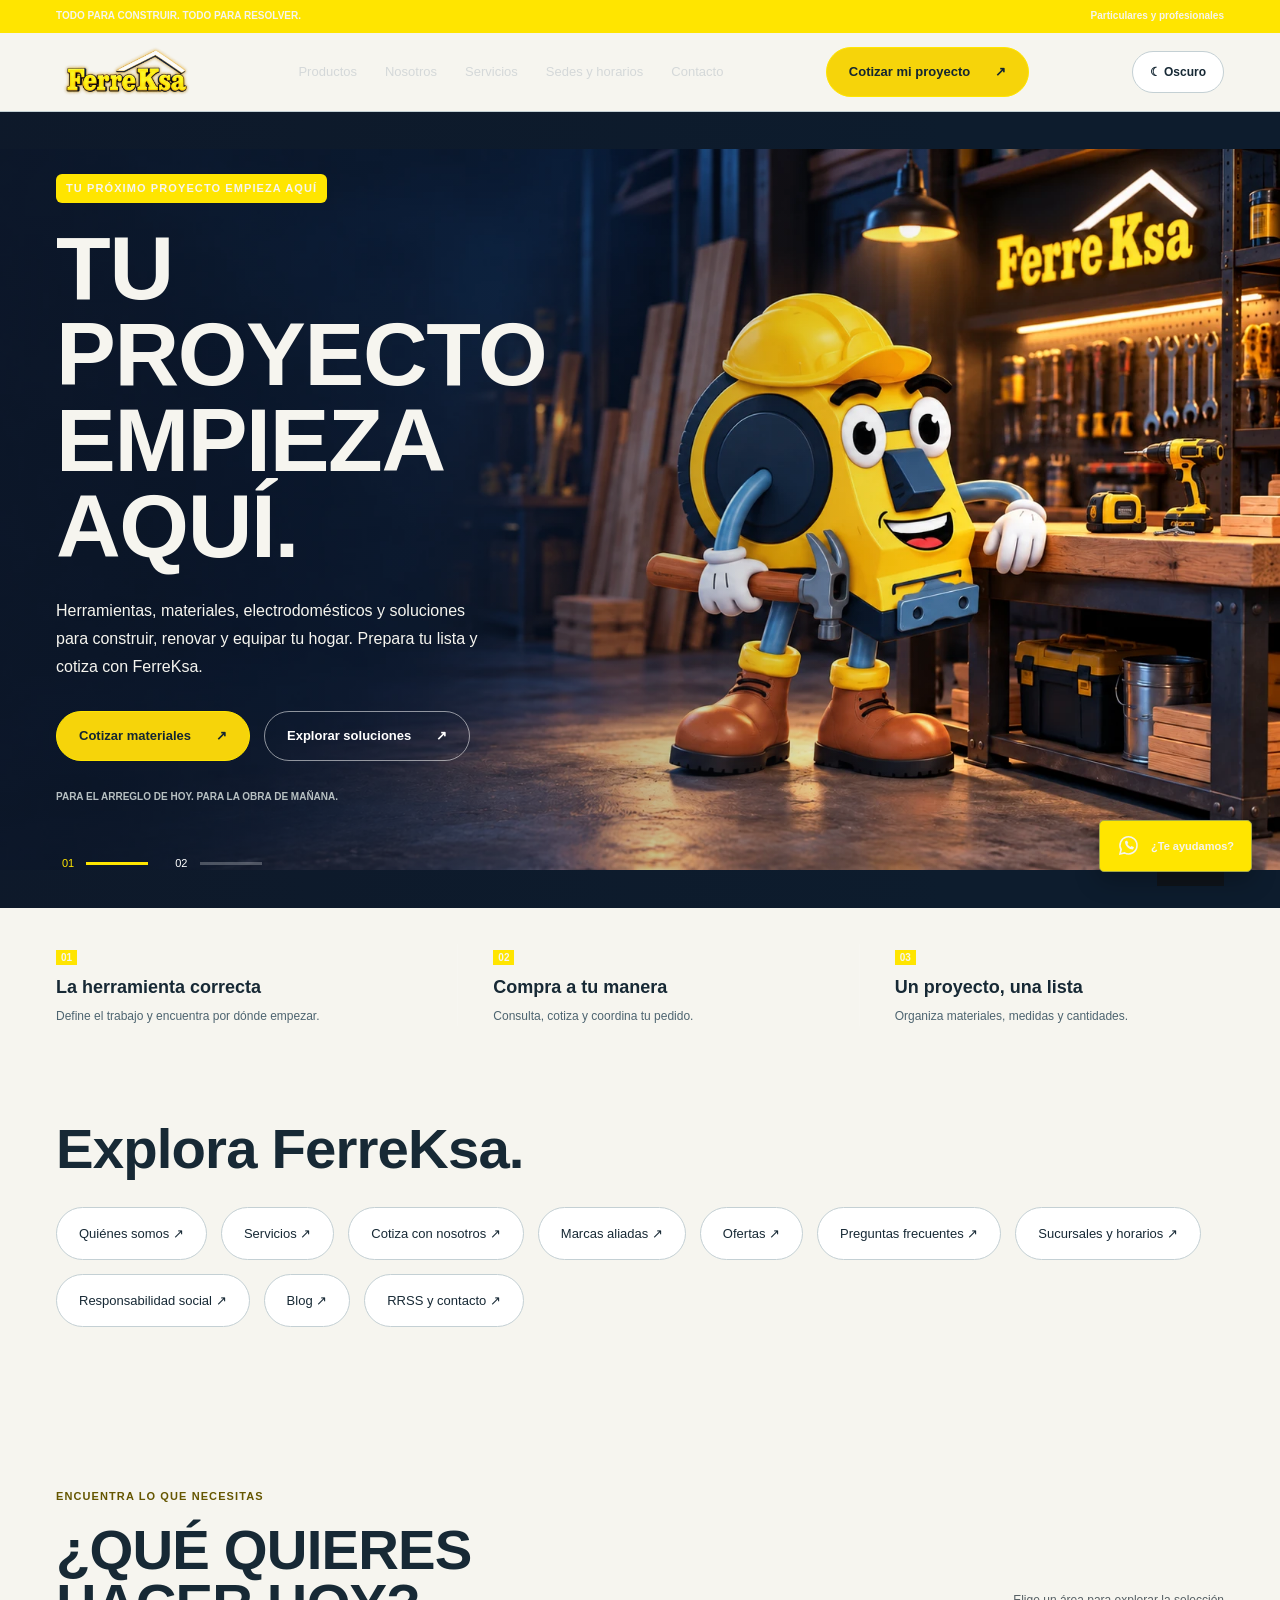
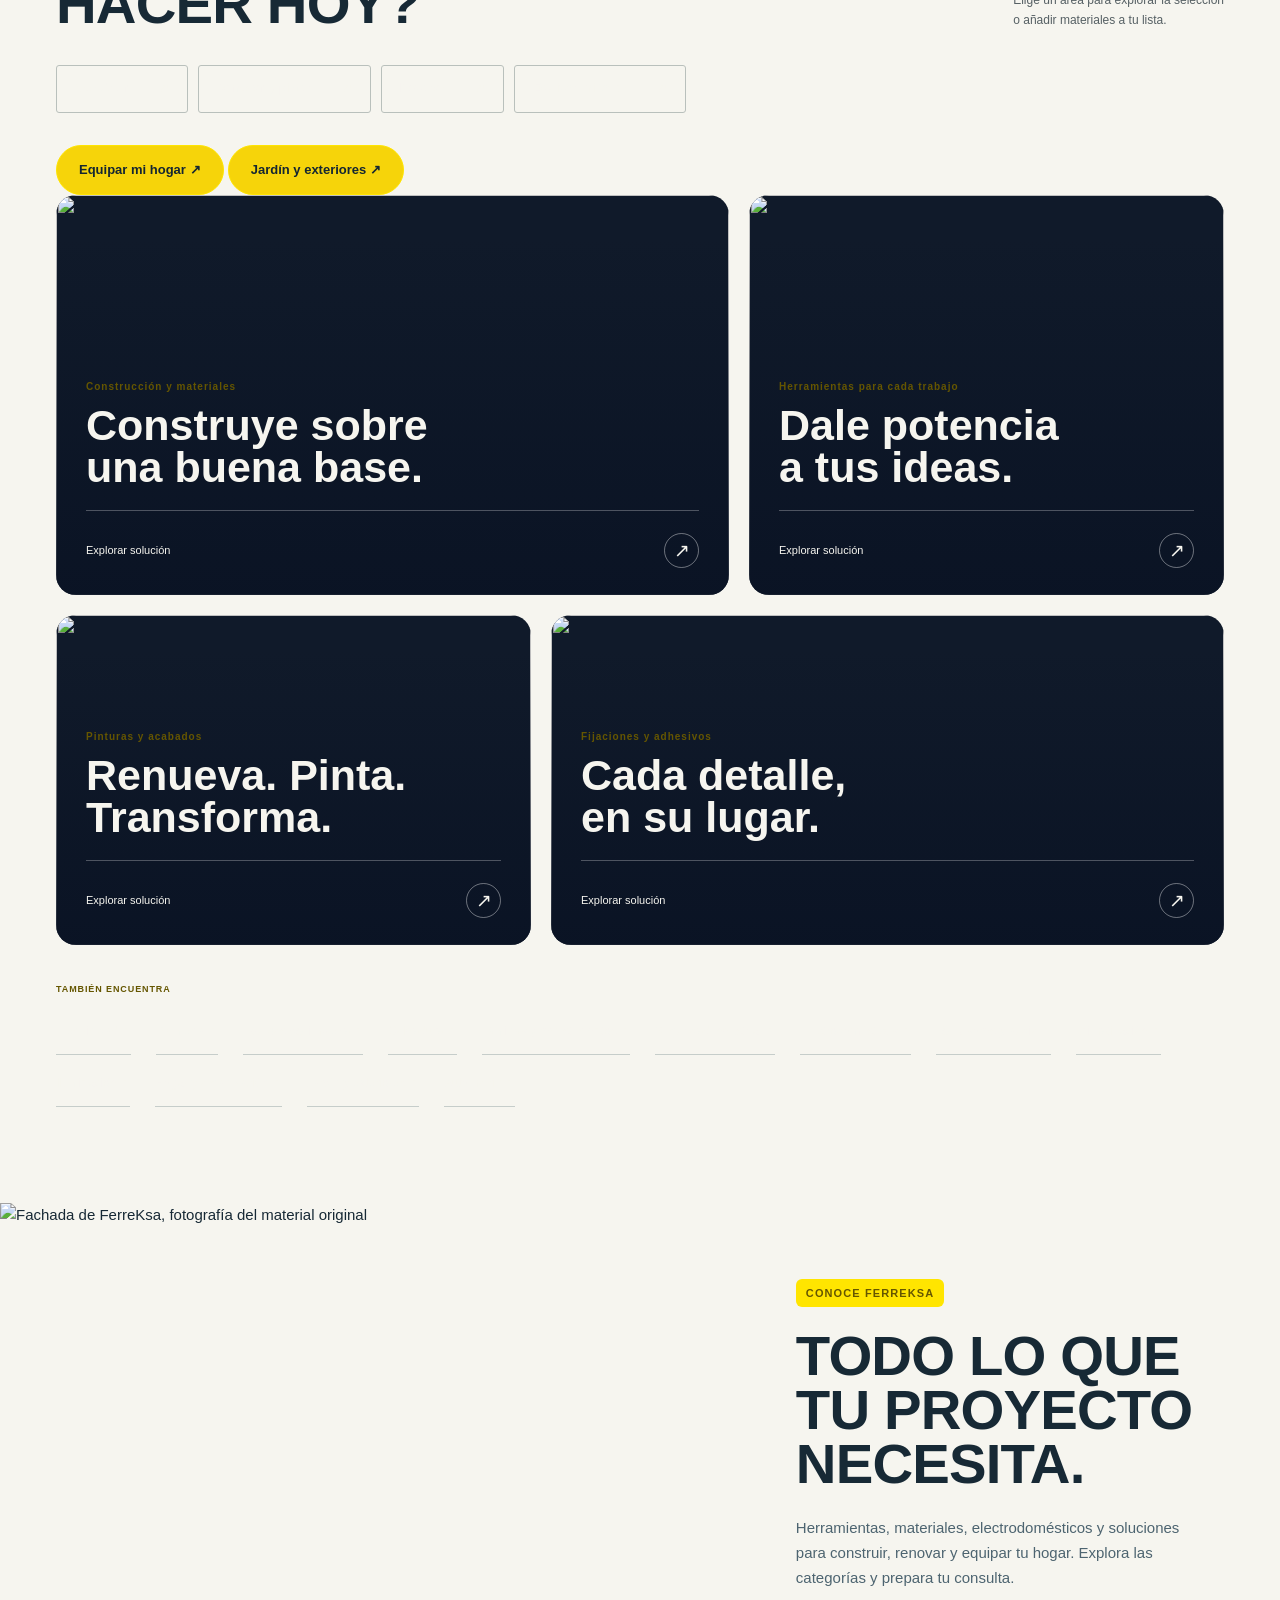
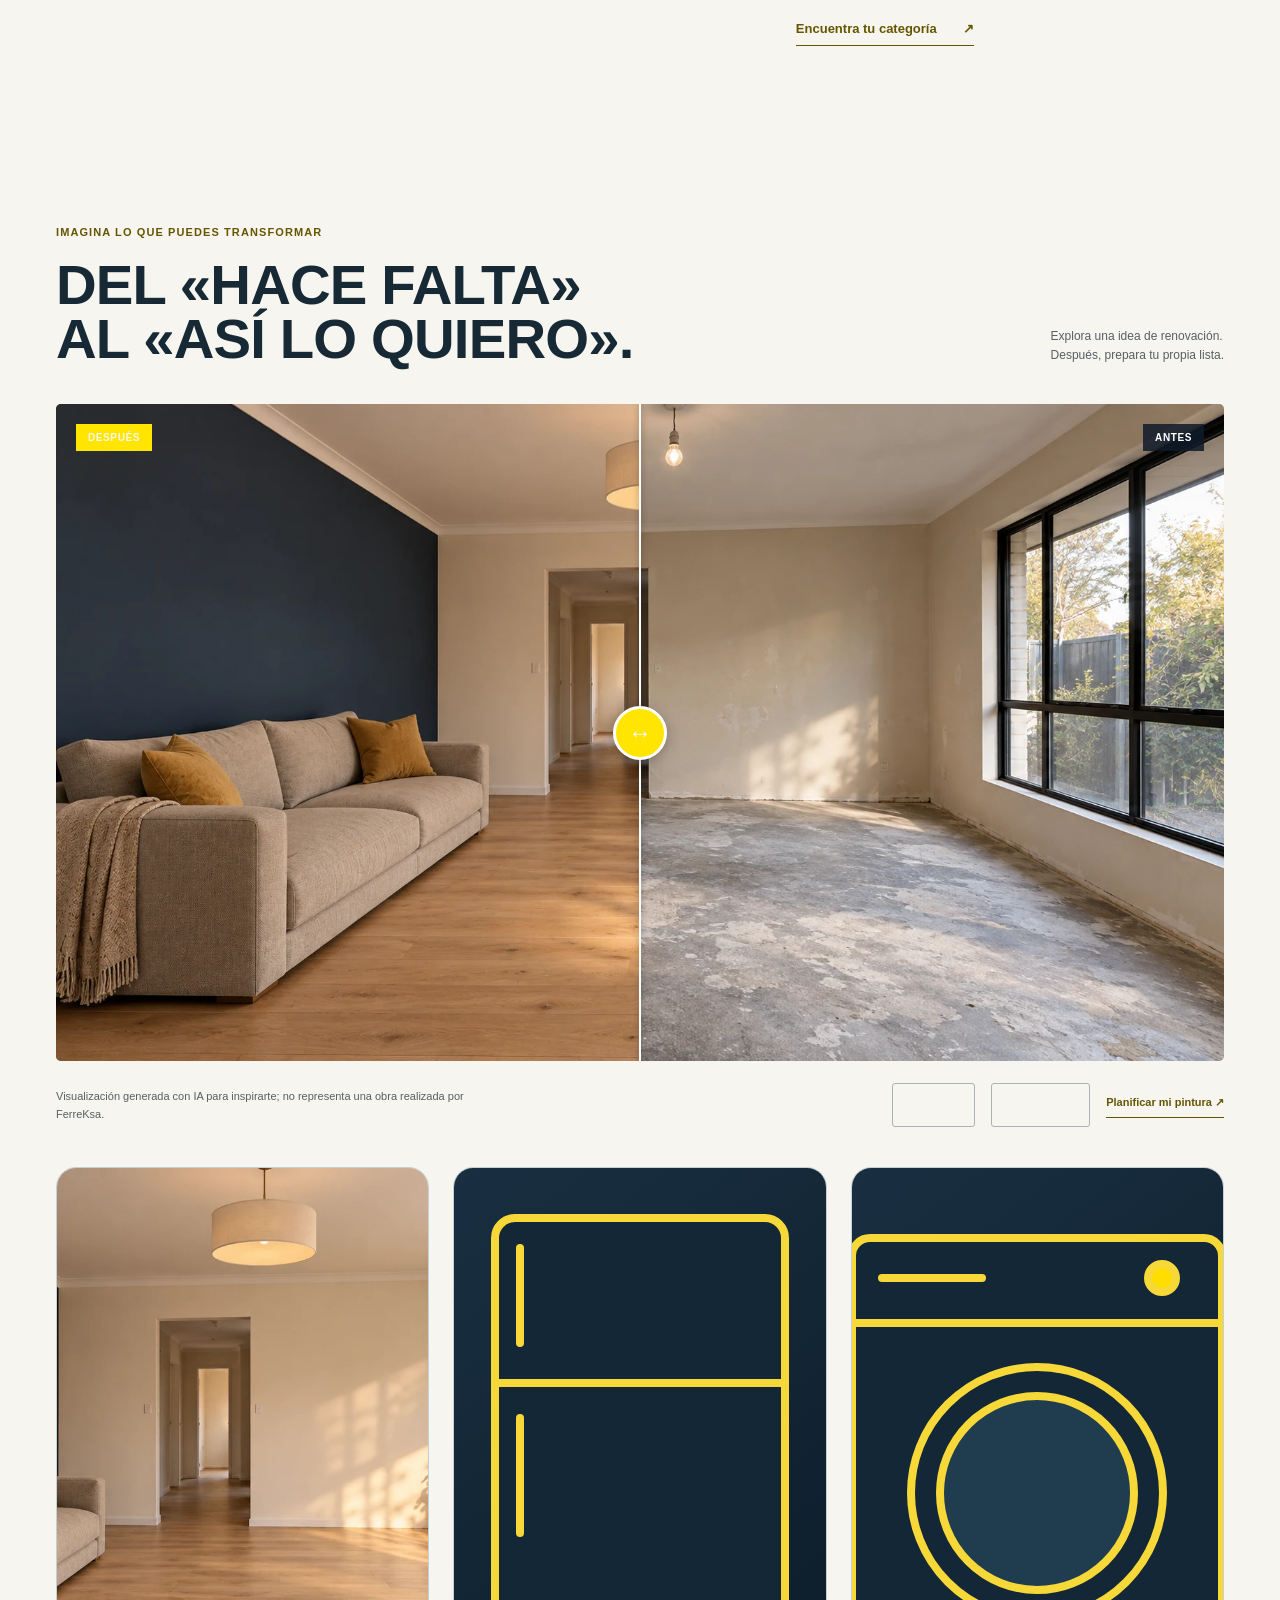
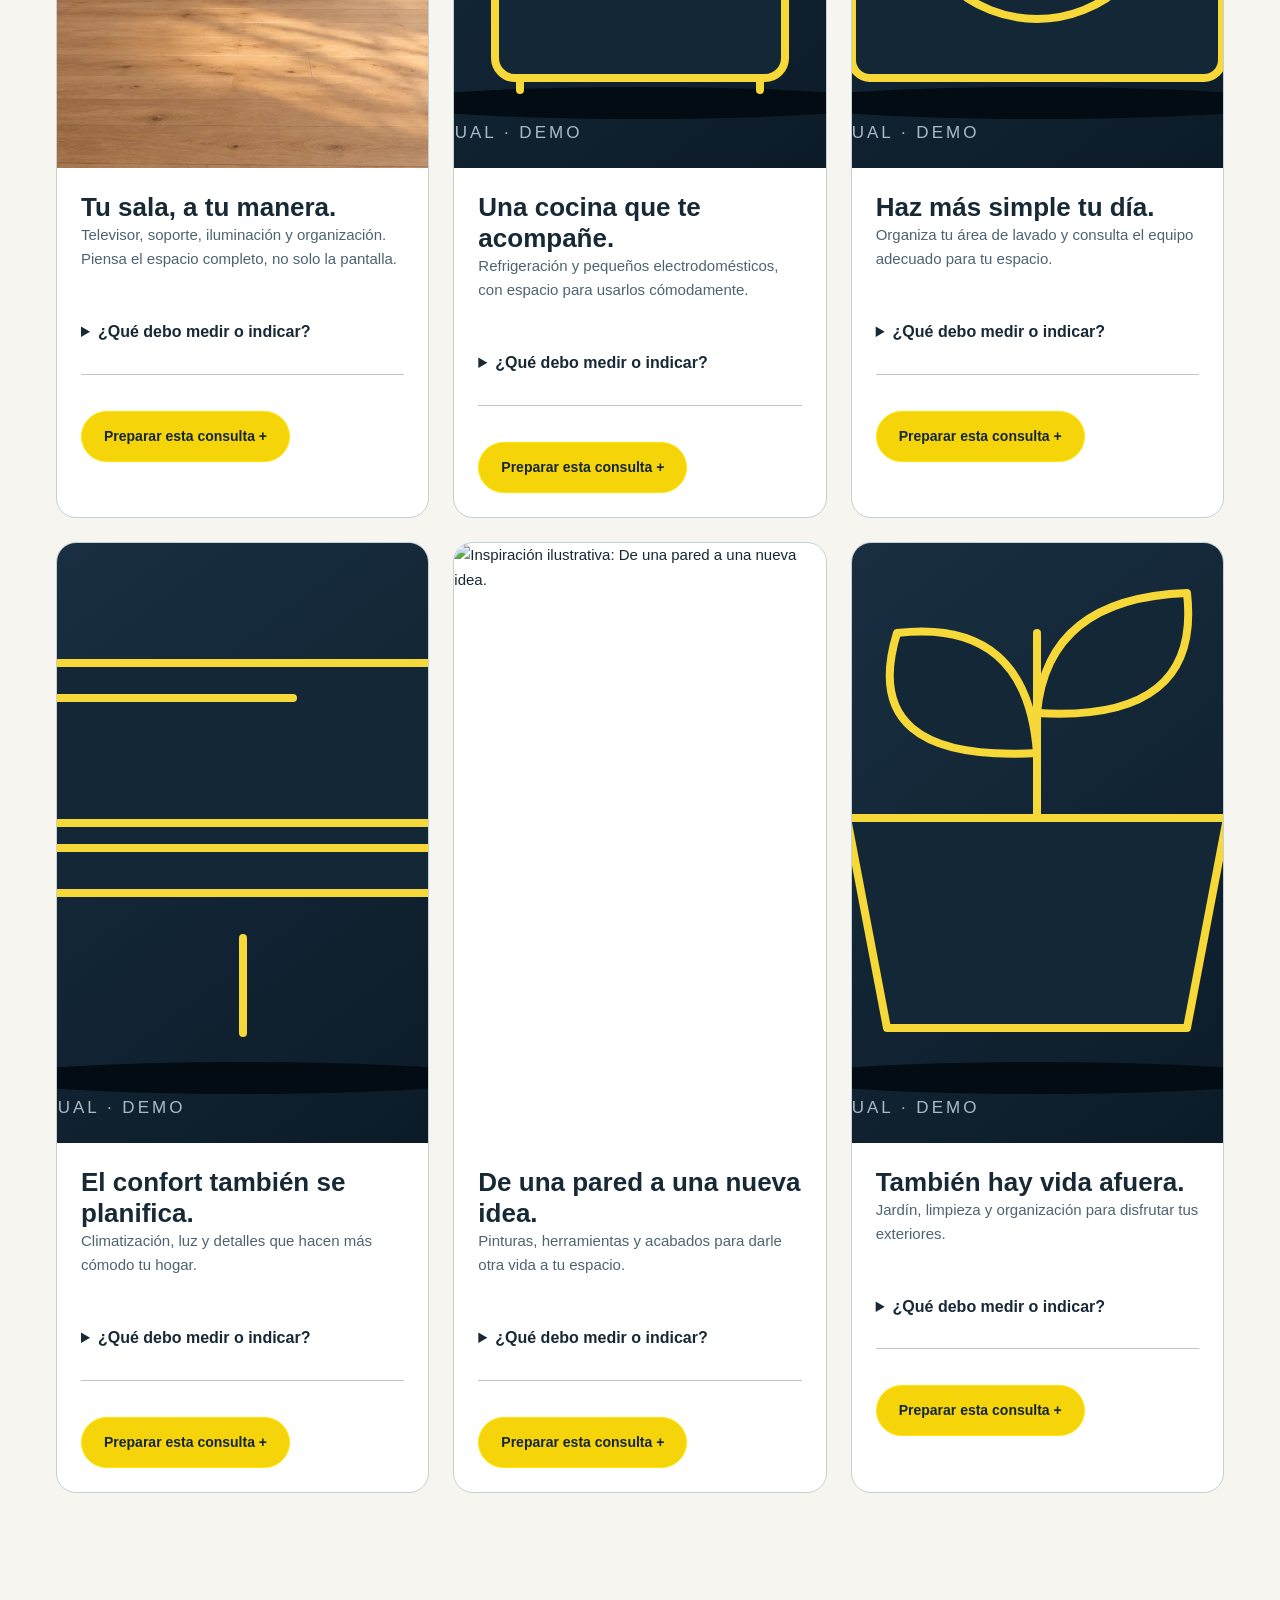
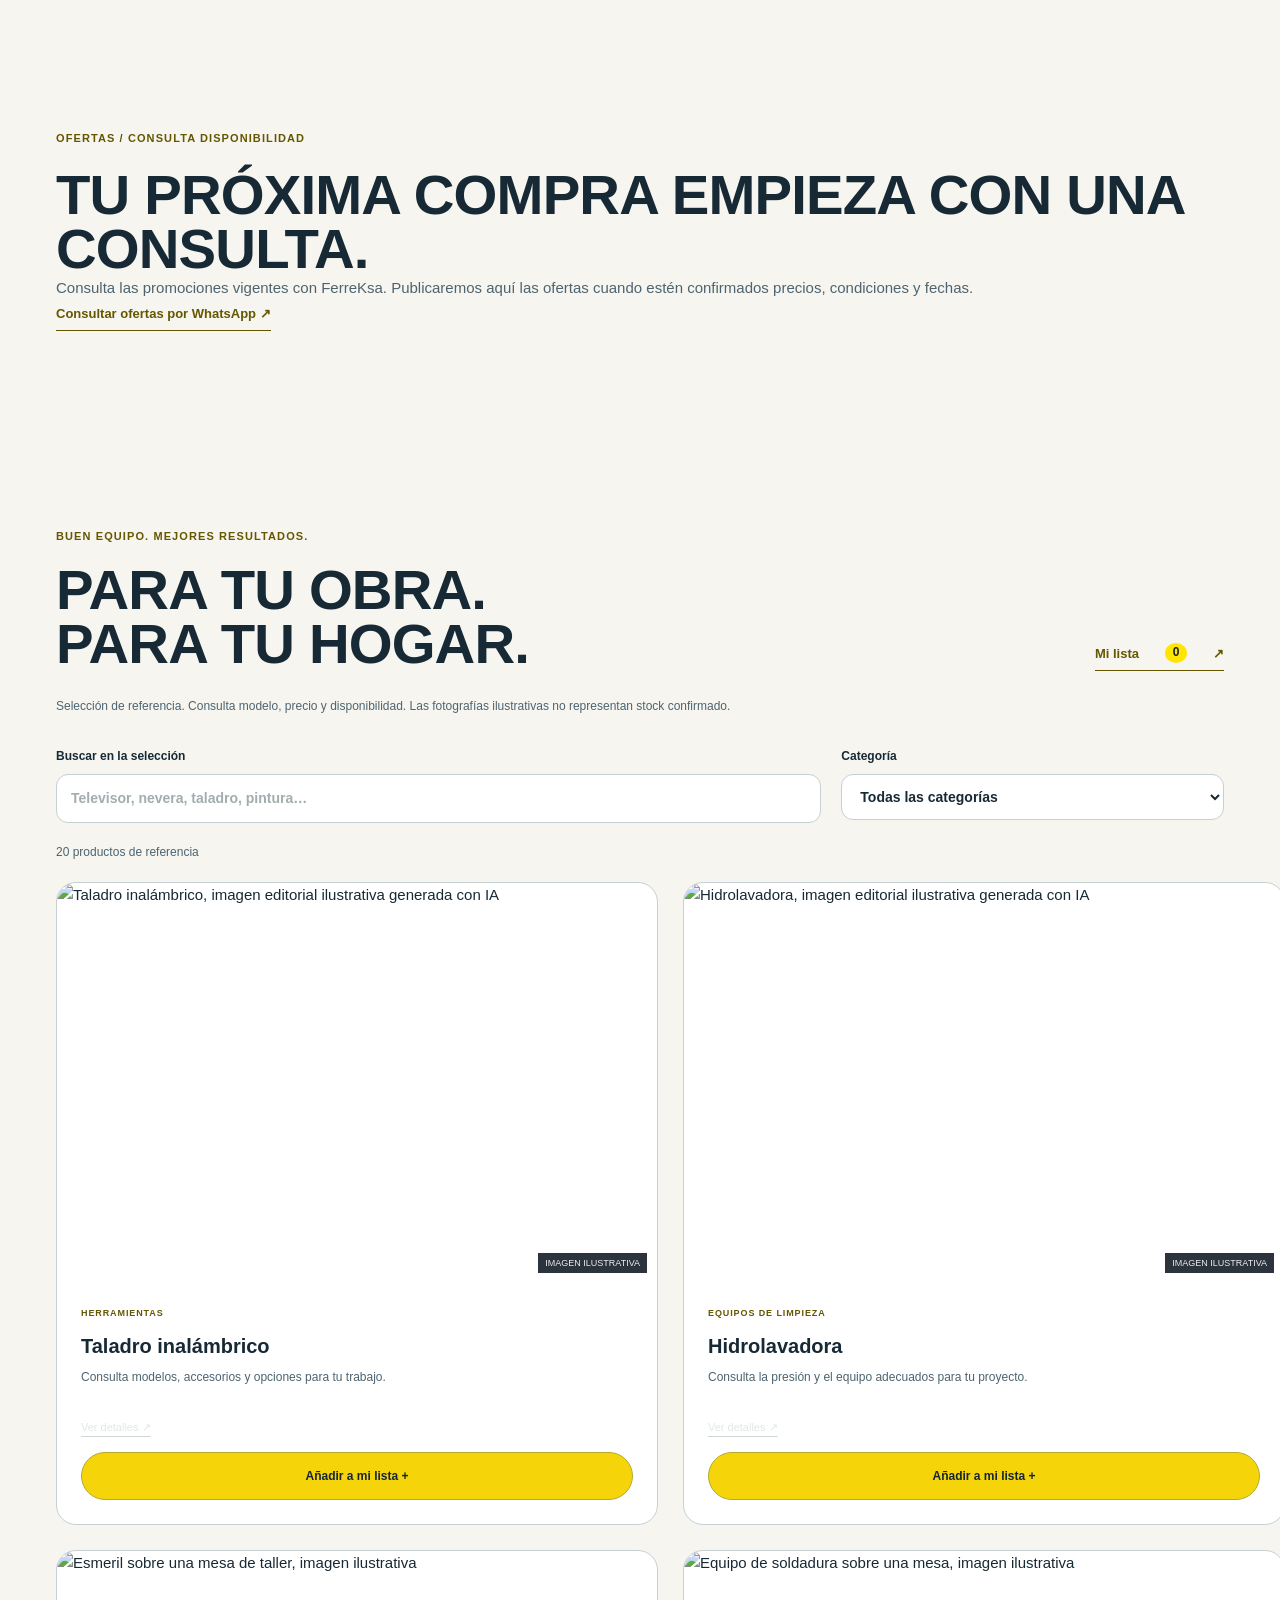
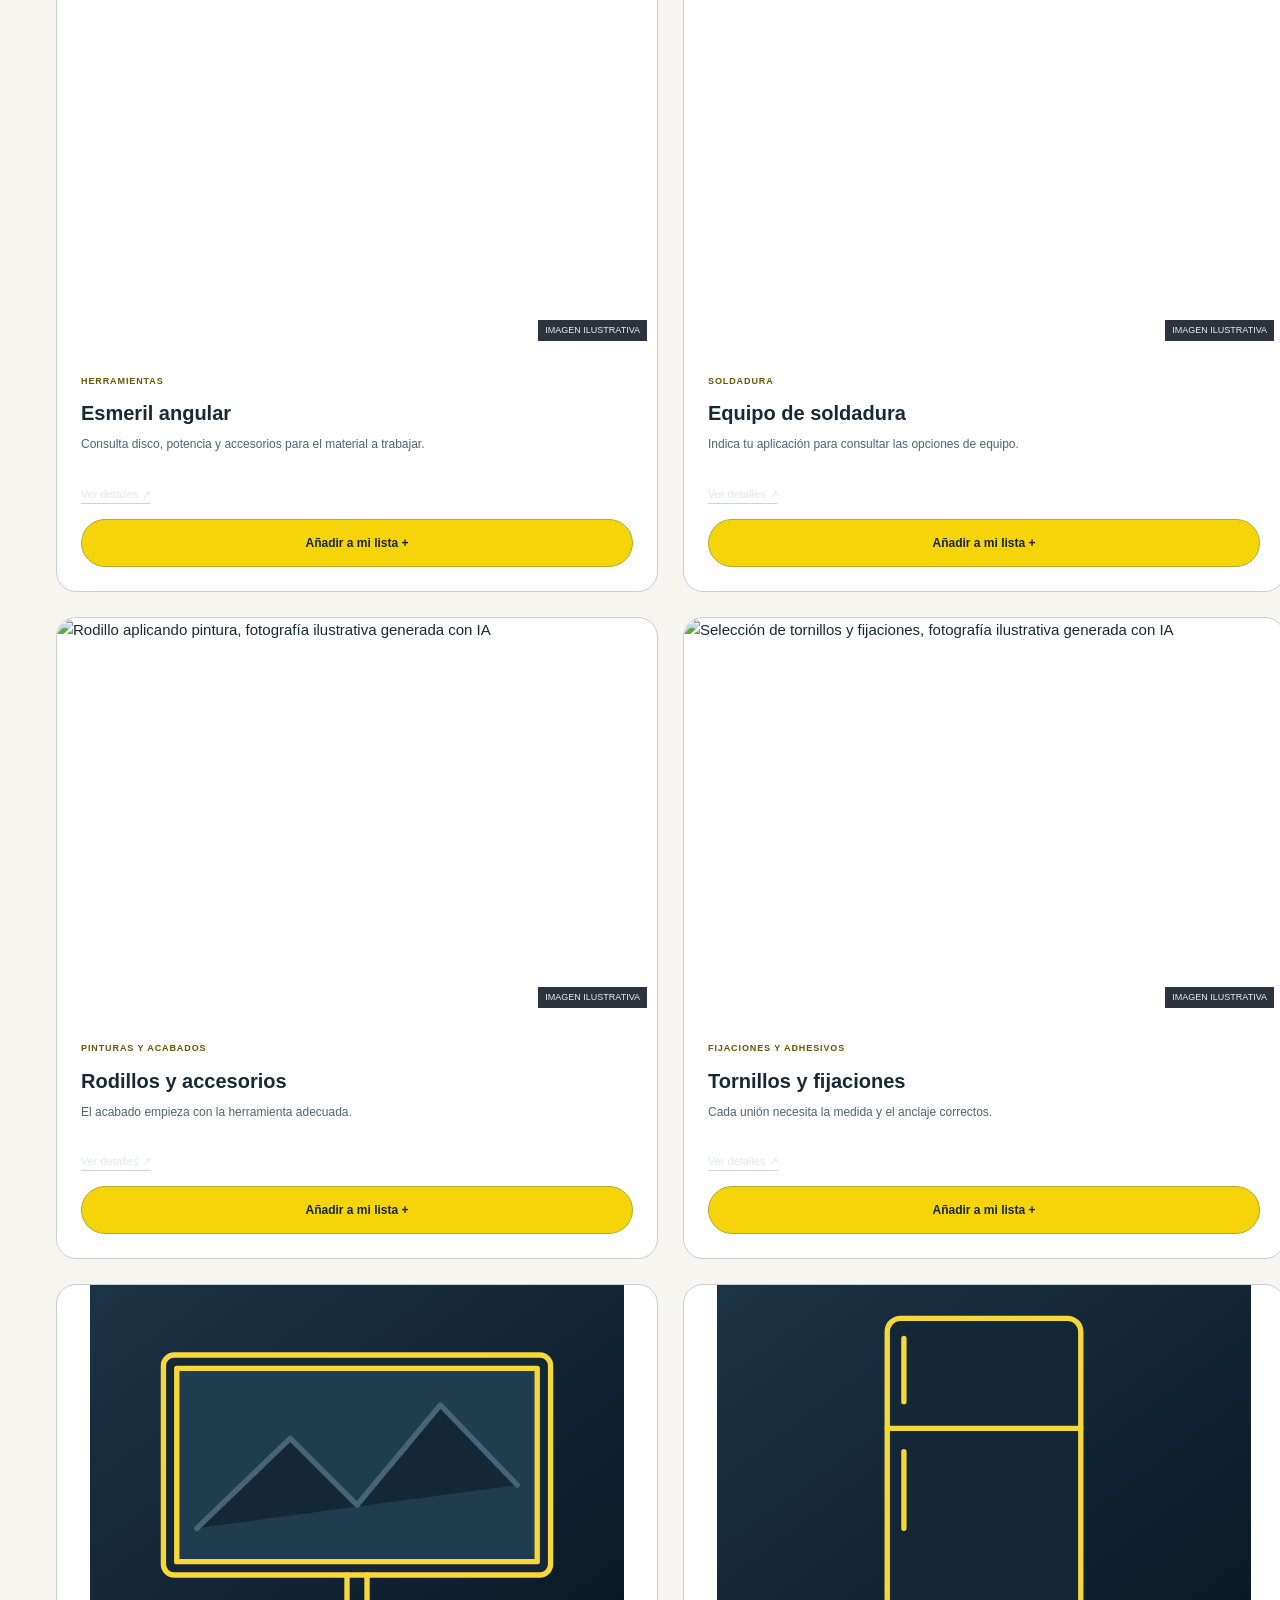
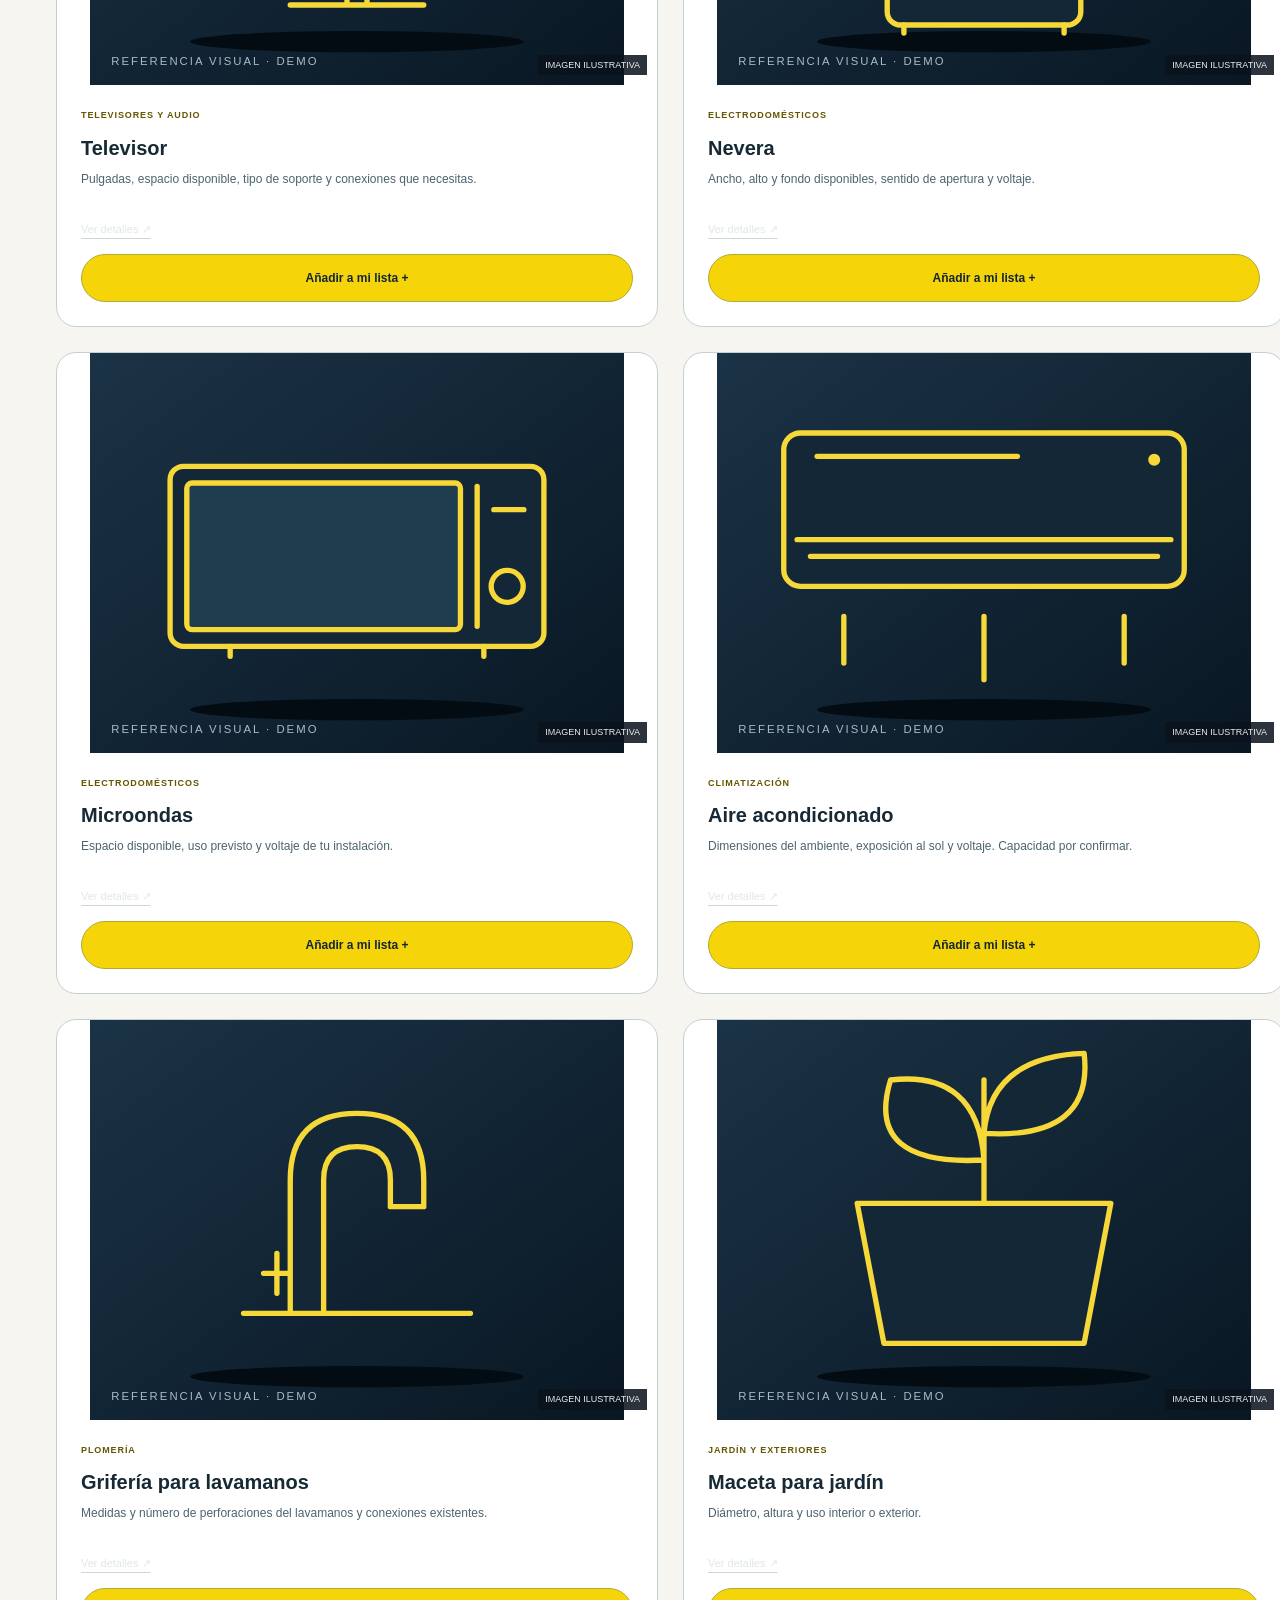
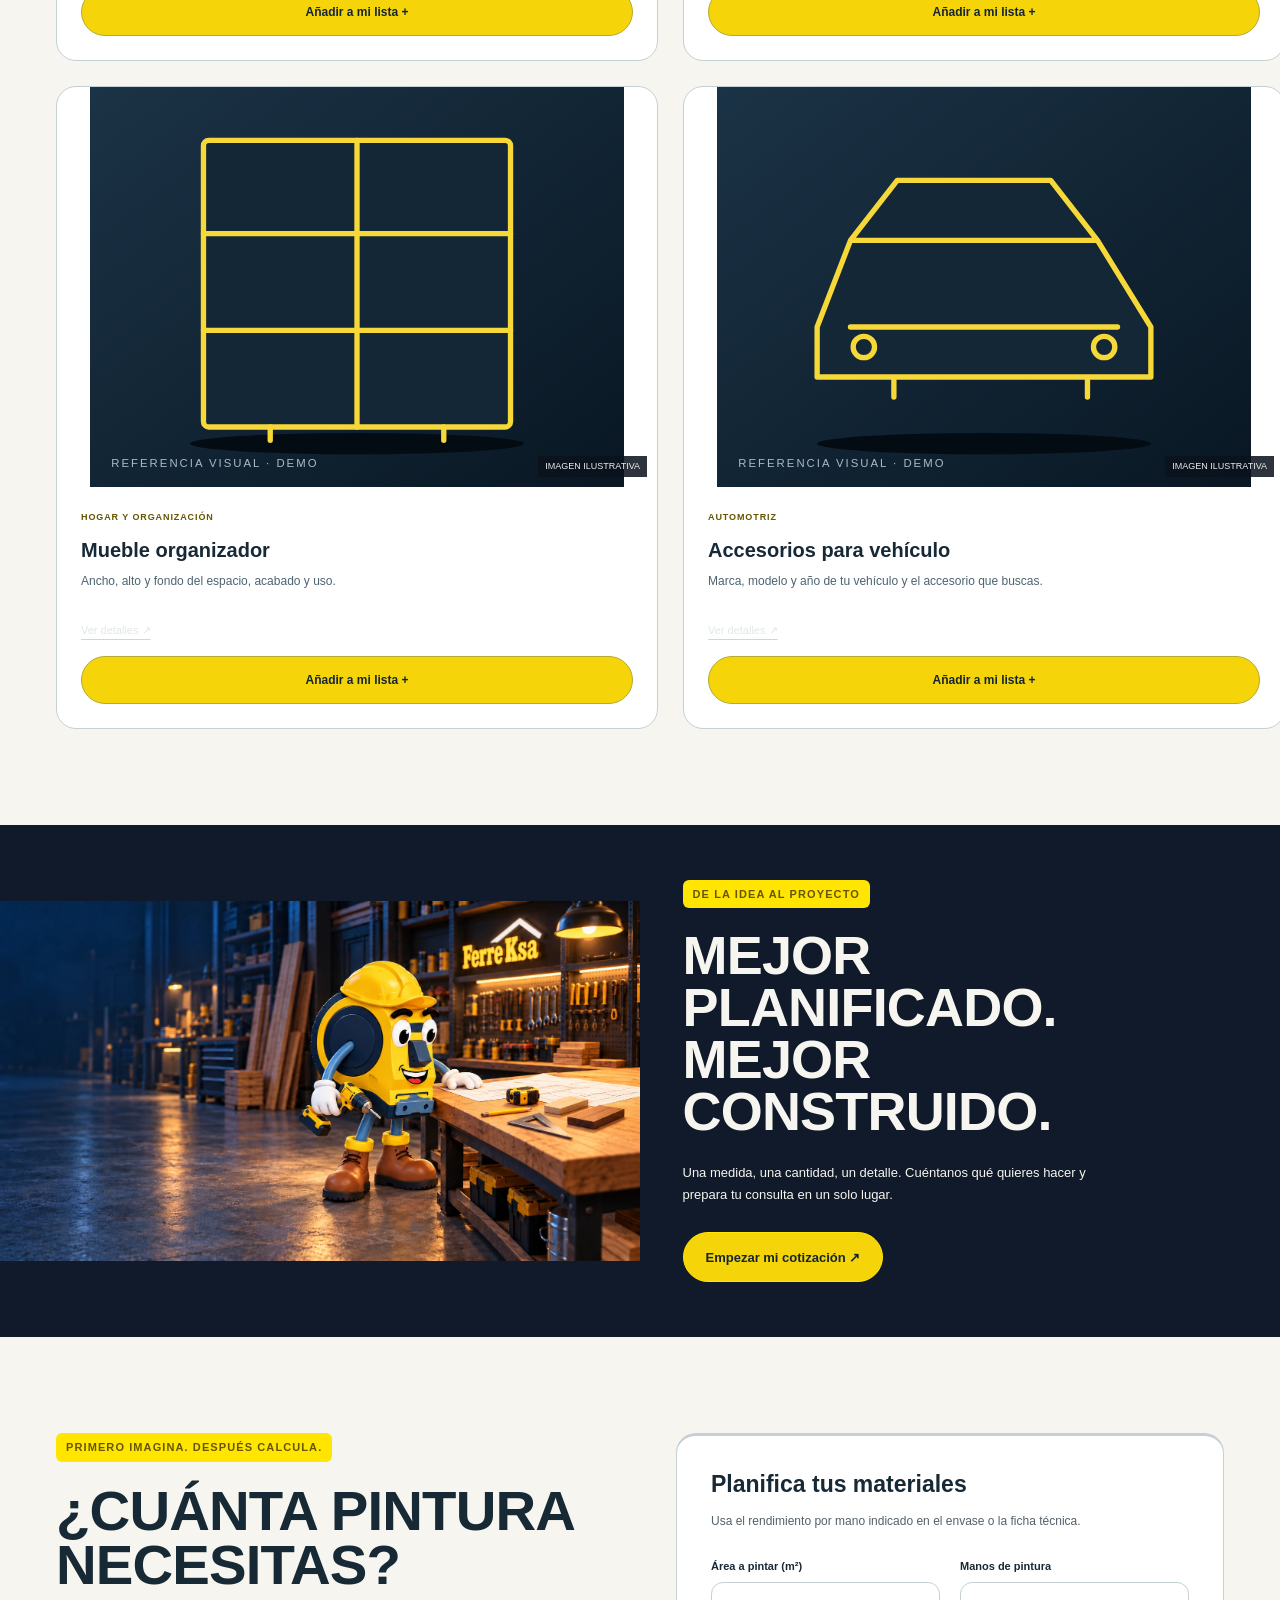
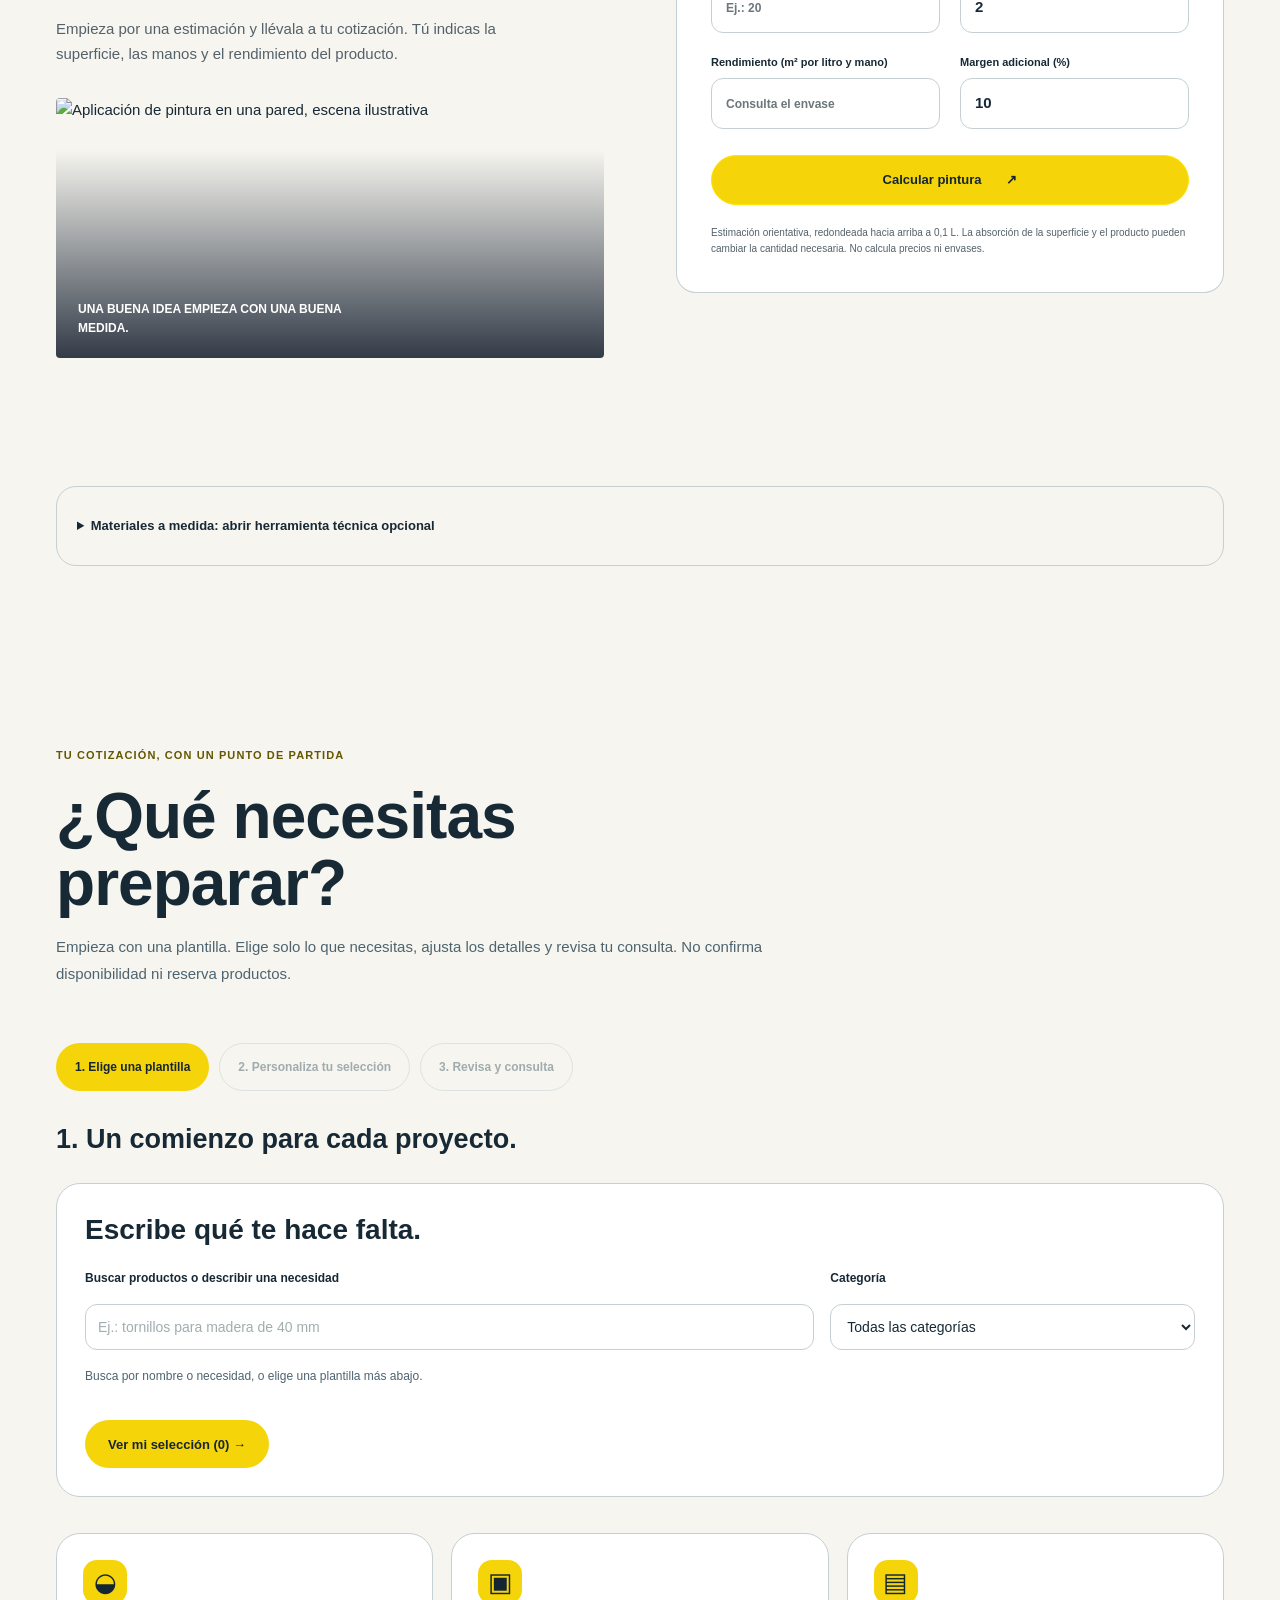
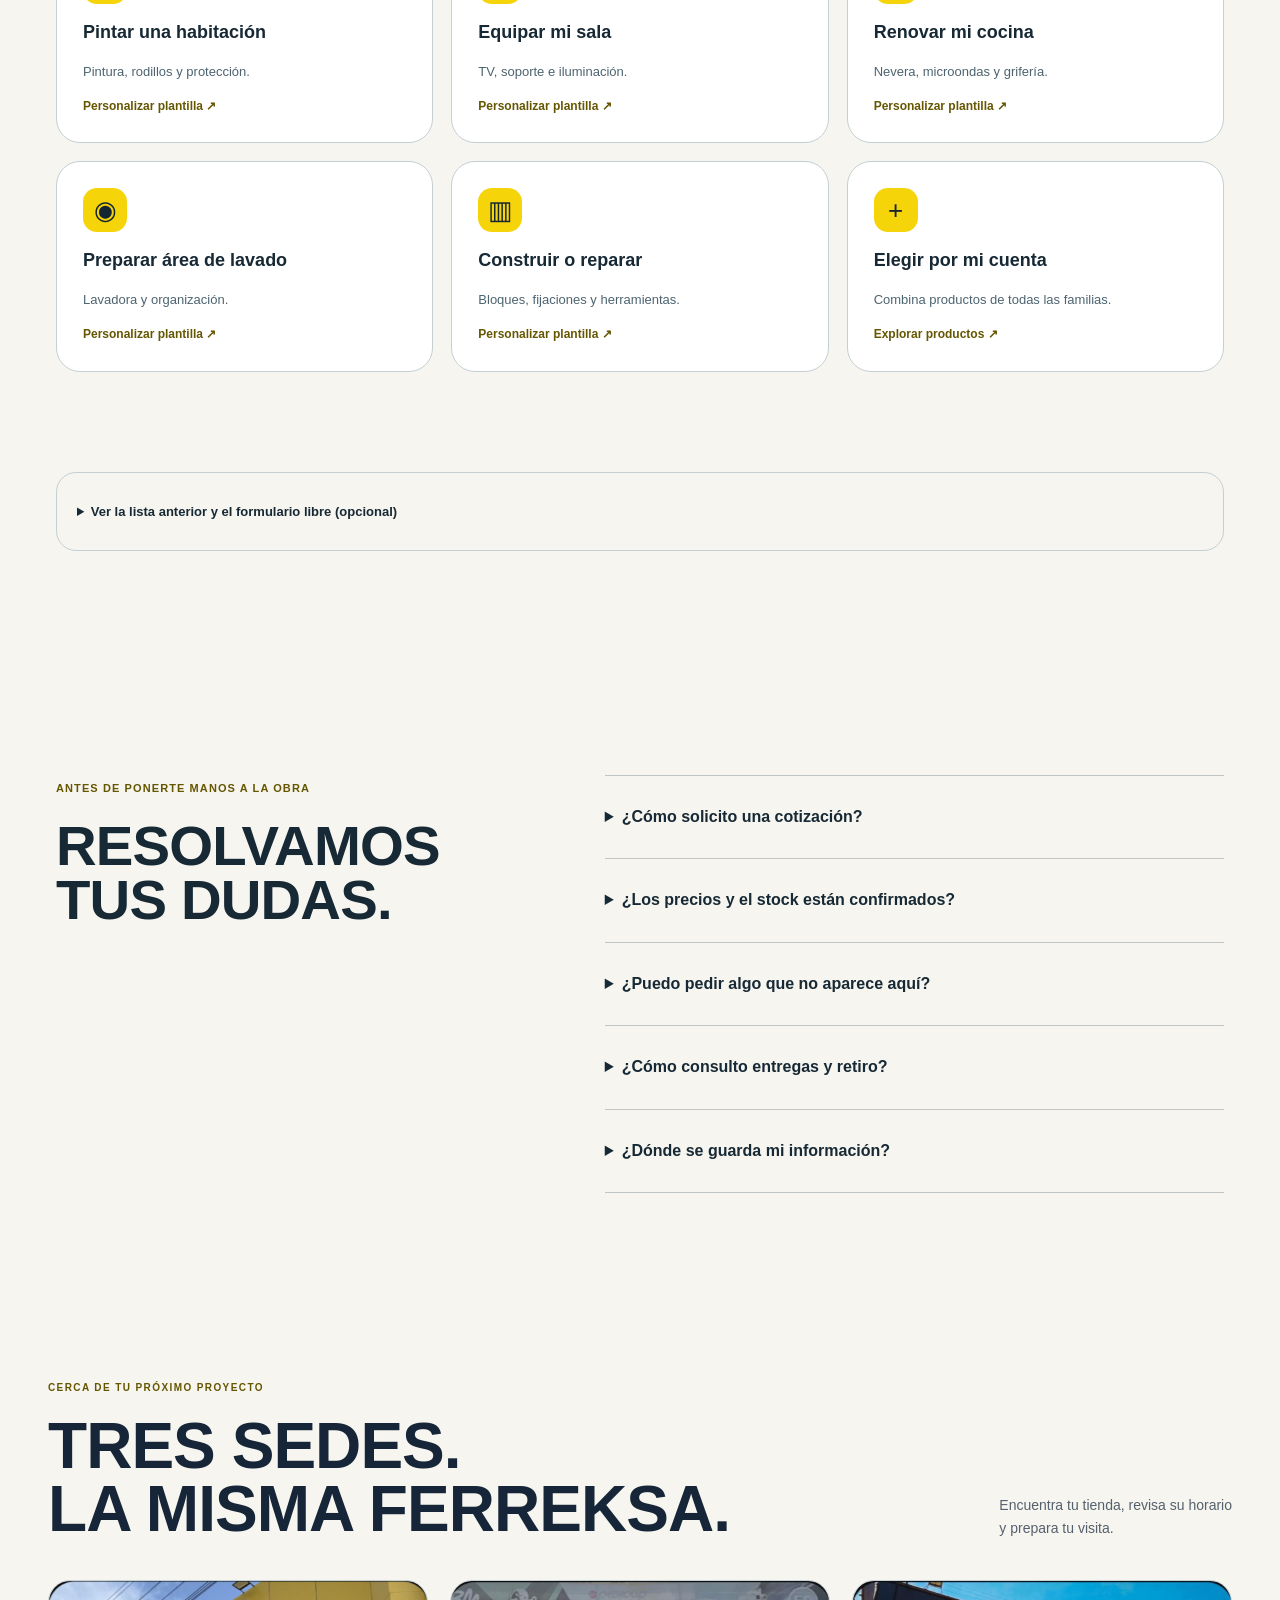
==== commit e99f8c60: "Reorganizar versiones, temas y cotización guiada con búsqueda y medidas" ====
--- a/index.html
+++ b/index.html
@@ -9,11 +9,11 @@
 <link rel="icon" href="assets/ferreksa-retroiluminado.png"><link rel="preload" as="image" href="assets/hero-luka-integrado.webp"><link rel="stylesheet" href="assets/fonts.css"><link rel="stylesheet" href="styles.css?v=escena-4">
 <script type="application/ld+json">{"@context":"https://schema.org","@type":"Organization","name":"FerreKsa","url":"https://lordjeferies.github.io/abraxasxferreksa2/","logo":"https://lordjeferies.github.io/abraxasxferreksa2/assets/ferreksa-retroiluminado.png","contactPoint":{"@type":"ContactPoint","telephone":"+584123525139","contactType":"sales","availableLanguage":"Spanish"}}</script>
 <script src="config.js" defer></script><script src="app.js" defer></script><script src="experiencia.js?v=escena-4" defer></script>
-<link rel="stylesheet" href="sedes.css?v=escena-4"><script type="application/ld+json">{"@context": "https://schema.org", "@graph": [{"@type": "HardwareStore", "name": "FerreKsa — Intercomunal", "telephone": "+584123525139", "url": "https://lordjeferies.github.io/abraxasxferreksa2/#locales", "logo": "https://lordjeferies.github.io/abraxasxferreksa2/assets/ferreksa-retroiluminado.png", "address": {"@type": "PostalAddress", "streetAddress": "Av. Jorge Rodríguez, sector Las Garzas, al frente del antiguo Daka, Lechería, estado Anzoátegui.", "addressRegion": "Anzoátegui", "addressCountry": "VE"}, "openingHoursSpecification": [{"@type": "OpeningHoursSpecification", "dayOfWeek": ["Monday", "Tuesday", "Wednesday", "Thursday", "Friday", "Saturday"], "opens": "07:30", "closes": "19:30"}, {"@type": "OpeningHoursSpecification", "dayOfWeek": "Sunday", "opens": "08:00", "closes": "15:30"}]}, {"@type": "HardwareStore", "name": "FerreKsa — Puerto La Cruz", "telephone": "+584123525139", "url": "https://lordjeferies.github.io/abraxasxferreksa2/#locales", "logo": "https://lordjeferies.github.io/abraxasxferreksa2/assets/ferreksa-retroiluminado.png", "address": {"@type": "PostalAddress", "streetAddress": "Calle Juncal, al frente de la Plaza Bolívar, Puerto La Cruz, estado Anzoátegui.", "addressRegion": "Anzoátegui", "addressCountry": "VE"}, "openingHoursSpecification": [{"@type": "OpeningHoursSpecification", "dayOfWeek": ["Monday", "Tuesday", "Wednesday", "Thursday", "Friday", "Saturday"], "opens": "07:30", "closes": "17:45"}, {"@type": "OpeningHoursSpecification", "dayOfWeek": "Sunday", "opens": "08:00", "closes": "14:00"}]}, {"@type": "HardwareStore", "name": "FerreKsa — Lechería", "telephone": "+584123525139", "url": "https://lordjeferies.github.io/abraxasxferreksa2/#locales", "logo": "https://lordjeferies.github.io/abraxasxferreksa2/assets/ferreksa-retroiluminado.png", "address": {"@type": "PostalAddress", "streetAddress": "Av. Principal de Lechería, al frente de Digitel, estado Anzoátegui.", "addressRegion": "Anzoátegui", "addressCountry": "VE"}, "openingHoursSpecification": [{"@type": "OpeningHoursSpecification", "dayOfWeek": ["Monday", "Tuesday", "Wednesday", "Thursday", "Friday", "Saturday"], "opens": "07:30", "closes": "18:00"}, {"@type": "OpeningHoursSpecification", "dayOfWeek": "Sunday", "opens": "08:00", "closes": "14:00"}]}]}</script><link rel="stylesheet" href="ampliacion.css"></head>
+<link rel="stylesheet" href="sedes.css?v=escena-4"><script type="application/ld+json">{"@context": "https://schema.org", "@graph": [{"@type": "HardwareStore", "name": "FerreKsa — Intercomunal", "telephone": "+584123525139", "url": "https://lordjeferies.github.io/abraxasxferreksa2/#locales", "logo": "https://lordjeferies.github.io/abraxasxferreksa2/assets/ferreksa-retroiluminado.png", "address": {"@type": "PostalAddress", "streetAddress": "Av. Jorge Rodríguez, sector Las Garzas, al frente del antiguo Daka, Lechería, estado Anzoátegui.", "addressRegion": "Anzoátegui", "addressCountry": "VE"}, "openingHoursSpecification": [{"@type": "OpeningHoursSpecification", "dayOfWeek": ["Monday", "Tuesday", "Wednesday", "Thursday", "Friday", "Saturday"], "opens": "07:30", "closes": "19:30"}, {"@type": "OpeningHoursSpecification", "dayOfWeek": "Sunday", "opens": "08:00", "closes": "15:30"}]}, {"@type": "HardwareStore", "name": "FerreKsa — Puerto La Cruz", "telephone": "+584123525139", "url": "https://lordjeferies.github.io/abraxasxferreksa2/#locales", "logo": "https://lordjeferies.github.io/abraxasxferreksa2/assets/ferreksa-retroiluminado.png", "address": {"@type": "PostalAddress", "streetAddress": "Calle Juncal, al frente de la Plaza Bolívar, Puerto La Cruz, estado Anzoátegui.", "addressRegion": "Anzoátegui", "addressCountry": "VE"}, "openingHoursSpecification": [{"@type": "OpeningHoursSpecification", "dayOfWeek": ["Monday", "Tuesday", "Wednesday", "Thursday", "Friday", "Saturday"], "opens": "07:30", "closes": "17:45"}, {"@type": "OpeningHoursSpecification", "dayOfWeek": "Sunday", "opens": "08:00", "closes": "14:00"}]}, {"@type": "HardwareStore", "name": "FerreKsa — Lechería", "telephone": "+584123525139", "url": "https://lordjeferies.github.io/abraxasxferreksa2/#locales", "logo": "https://lordjeferies.github.io/abraxasxferreksa2/assets/ferreksa-retroiluminado.png", "address": {"@type": "PostalAddress", "streetAddress": "Av. Principal de Lechería, al frente de Digitel, estado Anzoátegui.", "addressRegion": "Anzoátegui", "addressCountry": "VE"}, "openingHoursSpecification": [{"@type": "OpeningHoursSpecification", "dayOfWeek": ["Monday", "Tuesday", "Wednesday", "Thursday", "Friday", "Saturday"], "opens": "07:30", "closes": "18:00"}, {"@type": "OpeningHoursSpecification", "dayOfWeek": "Sunday", "opens": "08:00", "closes": "14:00"}]}]}</script><link rel="stylesheet" href="ampliacion.css"><script src="theme.js"></script><link rel="stylesheet" href="theme.css"><link rel="stylesheet" href="quote-wizard.css"><link rel="stylesheet" href="website-home.css"></head>
 <body>
 <a class="skip" href="#contenido">Saltar al contenido</a>
 <div class="servicebar"><div class="wrap"><span>TODO PARA CONSTRUIR. TODO PARA RESOLVER.</span><span>Particulares y profesionales</span></div></div>
-<header><div class="wrap nav"><a class="brand" href="#inicio" aria-label="FerreKsa, inicio"><img src="assets/ferreksa-retroiluminado.png" width="116" height="49" alt="FerreKsa"></a><button id="menu-toggle" class="menu-toggle" aria-expanded="false" aria-controls="main-nav">Menú <span aria-hidden="true">☰</span></button><nav id="main-nav" aria-label="Principal"><a href="#categorias">Categorías</a><a href="#productos">Productos</a><a href="#inspiracion">Inspírate</a><a href="#locales">Sedes y horarios</a><a href="#contacto">Contacto</a></nav><a class="button nav-cta" href="#cotizar">Cotizar mi proyecto <span aria-hidden="true">↗</span></a></div></header>
+<header><div class="wrap nav"><a class="brand" href="#inicio" aria-label="FerreKsa, inicio"><img src="assets/ferreksa-retroiluminado.png" width="116" height="49" alt="FerreKsa"></a><button id="menu-toggle" class="menu-toggle" aria-expanded="false" aria-controls="main-nav">Menú <span aria-hidden="true">☰</span></button><nav id="main-nav" aria-label="Principal"><a href="catalogo.html">Productos</a><a href="nosotros.html">Nosotros</a><a href="servicios.html">Servicios</a><a href="sucursales.html">Sedes y horarios</a><a href="contacto.html">Contacto</a></nav><a class="button nav-cta" href="cotizaciones.html">Cotizar mi proyecto <span aria-hidden="true">↗</span></a></div></header>
 <main id="contenido">
 <section class="hero" id="inicio" aria-roledescription="carrusel" aria-label="Ideas para tu próximo proyecto">
 <div class="slides">
@@ -31,9 +31,9 @@
 <section class="faq light section" id="preguntas"><div class="wrap faq-layout"><div><span class="eyebrow">ANTES DE PONERTE MANOS A LA OBRA</span><h2>RESOLVAMOS<br>TUS DUDAS.</h2></div><div><details><summary>¿Cómo solicito una cotización?</summary><p>Añade los productos o escribe tu lista con cantidades y especificaciones. Revisa el mensaje y abre WhatsApp para enviarlo a FerreKsa.</p></details><details><summary>¿Los precios y el stock están confirmados?</summary><p>Esta selección es orientativa. El equipo debe confirmar marca, modelo, disponibilidad y precio antes de concretar tu compra.</p></details><details><summary>¿Puedo pedir algo que no aparece aquí?</summary><p>Sí. Escribe el nombre, la cantidad y las medidas en «Materiales y detalles». Puedes consultar cualquier material sin encontrarlo antes en la selección.</p></details><details><summary>¿Cómo consulto entregas y retiro?</summary><p>Indica tu zona en el mensaje y consulta las opciones, condiciones y horarios directamente con FerreKsa.</p></details><details><summary>¿Dónde se guarda mi información?</summary><p>El borrador se guarda en este navegador, sin enviarse a un servidor. Al abrir WhatsApp, el mensaje se comparte con ese servicio. «Borrar borrador» elimina los datos guardados en este dispositivo.</p></details></div></div></section>
 <section class="locations-section" id="locales" aria-labelledby="locations-title"><div class="content-wrap"><div class="locations-head"><div><p class="eyebrow">CERCA DE TU PRÓXIMO PROYECTO</p><h2 id="locations-title">Tres sedes.<br>La misma FerreKsa.</h2></div><p>Encuentra tu tienda, revisa su horario<br>y prepara tu visita.</p></div><div class="branches-grid"><article class="branch-card"><div class="branch-photo"><img src="assets/sede-intercomunal-original.png" alt="Fachada real de la sede Intercomunal, del material facilitado por FerreKsa" loading="lazy" width="768" height="1348"></div><div class="branch-copy"><span class="branch-index">01 / FERREKSA</span><h3>Intercomunal</h3><address>Av. Jorge Rodríguez, sector Las Garzas, al frente del antiguo Daka, Lechería, estado Anzoátegui.</address><dl><div><dt>Lunes a sábado</dt><dd>7:30 a. m. – 7:30 p. m.</dd></div><div><dt>Domingo</dt><dd>8:00 a. m. – 3:30 p. m.</dd></div></dl><div class="branch-actions"><a href="https://www.google.com/maps/search/?api=1&query=Ferre%20Ksa%20Av%20Jorge%20Rodr%C3%ADguez%20Las%20Garzas%20Lecher%C3%ADa%20Anzo%C3%A1tegui%20Venezuela" target="_blank" rel="noopener noreferrer">Buscar en Maps ↗</a><a href="https://wa.me/584123525139?text=Hola%20FerreKsa%2C%20quiero%20consultar%20con%20la%20sede%20Intercomunal." target="_blank" rel="noopener noreferrer">Consultar esta sede ↗</a></div></div></article><article class="branch-card"><div class="branch-photo"><img src="assets/sede-puerto-la-cruz-original.png" alt="Fachada real de la sede Puerto La Cruz, del material facilitado por FerreKsa" loading="lazy" width="768" height="1348"></div><div class="branch-copy"><span class="branch-index">02 / FERREKSA</span><h3>Puerto La Cruz</h3><address>Calle Juncal, al frente de la Plaza Bolívar, Puerto La Cruz, estado Anzoátegui.</address><dl><div><dt>Lunes a sábado</dt><dd>7:30 a. m. – 5:45 p. m.</dd></div><div><dt>Domingo</dt><dd>8:00 a. m. – 2:00 p. m.</dd></div></dl><div class="branch-actions"><a href="https://www.google.com/maps/search/?api=1&query=Ferre%20Ksa%20JM%20Calle%20Juncal%20Plaza%20Bol%C3%ADvar%20Puerto%20La%20Cruz%20Venezuela" target="_blank" rel="noopener noreferrer">Buscar en Maps ↗</a><a href="https://wa.me/584123525139?text=Hola%20FerreKsa%2C%20quiero%20consultar%20con%20la%20sede%20Puerto%20La%20Cruz." target="_blank" rel="noopener noreferrer">Consultar esta sede ↗</a></div></div></article><article class="branch-card"><div class="branch-photo"><img src="assets/sede-lecheria-original.png" alt="Fachada real de la sede Lechería, del material facilitado por FerreKsa" loading="lazy" width="768" height="1348"></div><div class="branch-copy"><span class="branch-index">03 / FERREKSA</span><h3>Lechería</h3><address>Av. Principal de Lechería, al frente de Digitel, estado Anzoátegui.</address><dl><div><dt>Lunes a sábado</dt><dd>7:30 a. m. – 6:00 p. m.</dd></div><div><dt>Domingo</dt><dd>8:00 a. m. – 2:00 p. m.</dd></div></dl><div class="branch-actions"><a href="https://www.google.com/maps/search/?api=1&query=Ferre%20Ksa%20Avenida%20Principal%20Lecher%C3%ADa%20Digitel%20Anzo%C3%A1tegui%20Venezuela" target="_blank" rel="noopener noreferrer">Buscar en Maps ↗</a><a href="https://wa.me/584123525139?text=Hola%20FerreKsa%2C%20quiero%20consultar%20con%20la%20sede%20Lecher%C3%ADa." target="_blank" rel="noopener noreferrer">Consultar esta sede ↗</a></div></div></article></div></div></section><section id="contacto" class="contact section"><div class="wrap contact-layout"><div><span class="eyebrow yellow">HABLEMOS DE TU PRÓXIMO PROYECTO</span><h2>EL SIGUIENTE PASO<br>EMPIEZA CONTIGO.</h2></div><div><p>Consulta materiales, disponibilidad y opciones para tu proyecto.</p><a class="button whatsapp-direct" href="https://wa.me/584123525139" target="_blank" rel="noopener noreferrer">Hablar por WhatsApp ↗</a><a class="phone" href="tel:+584123525139">+58 412 352 5139</a></div></div></section>
 </main>
-<footer><div class="wrap"><div class="footer-top"><a class="brand" href="#inicio"><img src="assets/ferreksa-retroiluminado.png" alt="FerreKsa, inicio" width="116" height="49" loading="lazy"></a><p>Tú tienes el proyecto.<br>Vamos a ponerlo en marcha.</p><nav aria-label="Pie de página"><a href="#categorias">Categorías</a><a href="#productos">Productos</a><a href="#cotizar">Cotizaciones</a><a href="#preguntas">Preguntas frecuentes</a><a href="#contacto">Contacto</a></nav></div><div class="footer-bottom"><span>© 2026 FerreKsa</span><span>Construir. Reparar. Resolver.</span></div></div></footer>
+<footer><div class="wrap"><div class="footer-top"><a class="brand" href="#inicio"><img src="assets/ferreksa-retroiluminado.png" alt="FerreKsa, inicio" width="116" height="49" loading="lazy"></a><p>Tú tienes el proyecto.<br>Vamos a ponerlo en marcha.</p><nav aria-label="Pie de página"><a href="catalogo.html">Productos</a><a href="nosotros.html">Nosotros</a><a href="#cotizar">Cotizaciones</a><a href="#preguntas">Preguntas frecuentes</a><a href="contacto.html">Contacto</a></nav></div><div class="footer-bottom"><span>© 2026 FerreKsa</span><span>Construir. Reparar. Resolver.</span></div></div></footer>
 <a class="floating-whatsapp" href="https://wa.me/584123525139" target="_blank" rel="noopener noreferrer" aria-label="Consultar por WhatsApp"><svg width="24" height="24" viewBox="0 0 24 24" aria-hidden="true" fill="none"><path d="M20 11.5a8.5 8.5 0 0 1-12.5 7.4L3 20l1.1-4.5A8.5 8.5 0 1 1 20 11.5Z" stroke="currentColor" stroke-width="1.6"/><path d="M8 7.5c0 4.5 4 8 8 8l1-2.2-2.5-1.2-1 1a9 9 0 0 1-3.2-3.2l1-1L10 6.5 8 7.5Z" fill="currentColor"/></svg><span>¿Te ayudamos?</span></a><button type="button" id="back-top" class="back-top" aria-label="Volver arriba" hidden>↑</button><a href="#cotizar" class="mobile-quote">Cotizar mi proyecto <span aria-hidden="true">↗</span></a>
 <dialog id="product-dialog" aria-labelledby="product-dialog-title"><button class="product-dialog-close dialog-close" aria-label="Cerrar producto" type="button">✕</button><img id="detail-image" width="600" height="400" alt=""><span id="detail-category" class="eyebrow"></span><h2 id="product-dialog-title"></h2><p id="detail-description"></p><div class="detail-guidance"><h3>Para encontrar la opción adecuada</h3><p id="detail-guidance"></p></div><p class="quote-help">Incluye medidas, cantidades, uso y la zona de entrega si quieres consultarla. Si no sabes qué comprar, describe el trabajo y pide orientación.</p><p class="privacy">Imagen de referencia. Modelo, precio y disponibilidad sujetos a confirmación.</p><button type="button" id="detail-add" class="button">Añadir a mi cotización +</button><p id="detail-status" role="status" aria-live="polite"></p></dialog><dialog id="quote-dialog" aria-labelledby="dialog-title"><button class="dialog-close" aria-label="Cerrar revisión" type="button">✕</button><span class="eyebrow">UN ÚLTIMO VISTAZO</span><h2 id="dialog-title">Revisa tu solicitud</h2><p>Comprueba cantidades y detalles. Cierra esta ventana para corregir tu lista o abre WhatsApp para enviarla.</p><pre id="quote-preview"></pre><div class="dialog-actions"><a class="button" id="send-whatsapp" href="https://wa.me/584123525139" target="_blank" rel="noopener noreferrer">Abrir WhatsApp ↗</a><button class="button secondary" id="copy-quote" type="button">Copiar texto</button><button class="button secondary" id="download-quote" type="button">Descargar lista</button></div><p class="quote-help">Incluye medidas, cantidades, uso y la zona de entrega si quieres consultarla. Si no sabes qué comprar, describe el trabajo y pide orientación.</p><p class="privacy">Abrir WhatsApp no significa que se haya enviado la solicitud.</p><p id="dialog-status" role="status" aria-live="polite"></p></dialog>
 <div class="toast" role="status" aria-live="polite" id="toast"></div>
 <noscript><div class="noscript">Para preparar una lista interactiva activa JavaScript. También puedes <a href="https://wa.me/584123525139">consultar directamente por WhatsApp</a>.</div></noscript>
-<script src="editorial-data.js" defer></script><script src="ampliacion.js" defer></script></body></html>
+<script src="editorial-data.js" defer></script><script src="ampliacion.js" defer></script><script type="module" src="guided-quote.js"></script></body></html>
--- a/theme.css
+++ b/theme.css
@@ -0,0 +1,33 @@
+:root{--ui-bg:#0b1924;--ui-panel:#142a3a;--ui-text:#f3f0e8;--ui-muted:#b6c5ce;--ui-line:#3c5362;--ui-accent:#ffdc13;--ui-link:#ffdf29}
+html[data-theme=light]{--ui-bg:#f6f5ef;--ui-panel:#fff;--ui-text:#172935;--ui-muted:#4d6470;--ui-line:#c4d0d4;--ui-accent:#f6d40a;--ui-link:#655600;--ink:#f6f5ef;--surface:#fff;--paper:#172935;--muted:#4d6470;--line:#c4d0d4;--black:#eef1f1;color-scheme:light;background:var(--ui-bg);color:var(--ui-text)}
+html[data-theme=dark]{color-scheme:dark}
+body{background:var(--ui-bg);color:var(--ui-text)}
+.theme-toggle{position:fixed;right:18px;top:106px;z-index:80;display:inline-flex;align-items:center;justify-content:center;gap:8px;min-height:42px;padding:10px 17px;border:1px solid var(--ui-line);border-radius:100px;background:var(--ui-panel);color:var(--ui-text);font:600 12px Inter,Arial,sans-serif;box-shadow:0 4px 20px #0002;cursor:pointer}
+.theme-toggle:focus-visible{outline:3px solid #c6a600;outline-offset:4px}
+.button,.primary-button,.add-button,.mobile-quote{border-radius:100px!important}.product-card,.panel,.store-card,.idea-card,.category-card,.quote-list,.calculator,.measure-view,.measure-plan,.measure-totals,.editorial-grid article,.custom-entry,#quote-form{border-radius:20px;overflow:clip}input:not([type=range]):not([type=checkbox]),select,textarea{border-radius:12px!important}.product-card>figure{border-radius:18px 18px 0 0;overflow:hidden}.product-card{transition:box-shadow .2s,transform .2s}.product-card:hover{box-shadow:0 14px 36px #0002}.dialog-actions button,.measure-tools button,.button-row button{border-radius:14px}.eyebrow{border-radius:6px}
+html[data-theme=light] :is(.site-header,.search-strip,.topline,footer,.site-footer,.benefits,.products,.quote,.categories,.light,.inspiration,.paint-estimator,.visual-measures,.contact,.store,.locations,.reinforcement,.coming-footer,.project-choices,.coming-hero+.section){background:var(--ui-bg);color:var(--ui-text);border-color:var(--ui-line)}
+html[data-theme=light] :is(.product-card,.panel,.calculator,#quote-form,.custom-entry,.quote-list,.idea-card,.store-card,.location-card,.reinforcement-card,.reinforce-card,.measure-view,.measure-plan,.measure-totals,.measure-fields input,.measure-fields select,.filter-tools input,.filter-tools select,dialog,.mega-panel,.luka-panel){background:var(--ui-panel);color:var(--ui-text);border-color:var(--ui-line)}
+html[data-theme=light] :is(.product-copy p,.catalog-note,.muted,.quote-help,.privacy,.quote-intro p,.quote-intro li,.quote-help,.idea-card p,.measure-view small,.location-card p,.store-body p,.reinforce-card p,.reinforcement-card p,.location-body p){color:var(--ui-muted)}
+html[data-theme=light] :is(input,select,textarea){background:var(--ui-panel);color:var(--ui-text);border-color:var(--ui-line)}
+html[data-theme=light] :is(.underlined,.text-link,.yellow,.eyebrow,.measure-dimensions>span){color:var(--ui-link)}
+html[data-theme=light] :is(.hero-copy,.coming-hero,.project-banner,.cashea-strip,.statement-strip,.category-content,.category-tile){color:#f6f5ef}
+html[data-theme=light] .hero-copy{color:var(--ui-text)}
+html[data-theme=light] :is(.slide .hero-copy,.coming-hero .hero-content,.project-banner .wrap){color:#f6f5ef}
+html[data-theme=light] :is(.slide .hero-copy p,.slide .hero-copy .yellow,.coming-hero .hero-description,.coming-hero .eyebrow,.project-banner p){color:#f6f5ef}
+html[data-theme=dark] :is(.light,.categories.light,.inspiration.light,.paper-section){background:#112434;color:#f3f0e8}
+html[data-theme=dark] :is(.light .idea-card,.light .editorial-grid article){background:#183043;color:#f3f0e8;border-color:#38515e}
+html[data-theme=dark] :is(.light p,.light .section-head p){color:#bbcbd4}
+@media(max-width:600px){.theme-toggle{top:auto;bottom:86px;right:16px;min-height:40px;padding:10px 15px}.product-card,.panel,.idea-card{border-radius:18px}}
+@media(prefers-reduced-motion:reduce){.product-card{transition:none}}
+
+.legacy-quote,.optional-measures{margin:32px auto;padding:20px;border:1px solid var(--ui-line);border-radius:20px}.legacy-quote summary,.optional-measures summary{cursor:pointer;font-size:13px;font-weight:600}.legacy-quote .quote-layout{width:100%;padding-top:30px}.optional-measures .wrap{width:100%}.quote .wrap{max-width:1180px}.quote{background:var(--ui-bg)}
+html[data-theme] .button:not(.outline):not(.secondary),html[data-theme] .add-button{color:#142632;background:var(--ui-accent)}
+html[data-theme] .button.outline,html[data-theme] .button.secondary{color:var(--ui-text);background:transparent;border-color:var(--ui-line)}
+html[data-theme] .slide .button.outline{color:#fff;border-color:#fff8}
+html[data-theme=light] .paper-section{background:var(--ui-bg);color:var(--ui-text);color-scheme:light}
+html[data-theme] :is(.statement-strip,.cashea-strip){color:#142632}
+html[data-theme] :is(.locations-section,.inspiration-section,.closing-contact){background:var(--ui-bg);color:var(--ui-text)}
+html[data-theme] :is(.branch-card,.branch-copy,.inspiration-section .editorial-grid article){background:var(--ui-panel);color:var(--ui-text);border-color:var(--ui-line);border-radius:22px;overflow:clip}
+html[data-theme] :is(.branch-copy p,.branch-copy dd,.inspiration-section article p){color:var(--ui-muted)}
+
+.theme-toggle{position:static;flex-shrink:0;margin:0;box-shadow:none}body>.theme-toggle{position:fixed;top:100px;bottom:auto}html[data-theme=light] body>header{background:var(--ui-bg);color:var(--ui-text);border-color:var(--ui-line)}@media(max-width:600px){.theme-toggle{width:36px;height:36px;min-height:36px;padding:0;font-size:0}.theme-toggle:before{content:'☀';font-size:18px}.theme-toggle[aria-pressed=true]:before{content:'☾'}.website-header{flex-wrap:wrap}.website-header nav{order:4}.header-inner,.wrap.nav{gap:12px}.site-header .header-actions{gap:8px}}
--- a/quote-wizard.css
+++ b/quote-wizard.css
@@ -0,0 +1,7 @@
+.quote-wizard{max-width:1180px;margin:0 auto;padding:48px 0;color:var(--ui-text)}.qw-heading{max-width:760px;margin-bottom:32px}.qw-eyebrow{font-size:11px;font-weight:700;letter-spacing:.1em;color:var(--ui-link)}.qw-heading h2{font-size:clamp(38px,5vw,64px);margin:16px 0;line-height:1.05}.qw-heading p,.qw-body>p{line-height:1.8;color:var(--ui-muted);font-size:15px}.qw-progress{display:flex;flex-wrap:wrap;gap:10px;margin-bottom:32px}.qw-progress button{font:600 12px Inter,Arial,sans-serif;padding:12px 18px;background:transparent;color:var(--ui-muted);border:1px solid var(--ui-line);border-radius:100px;cursor:pointer}.qw-progress [aria-current=step]{background:var(--ui-accent);color:#152533;border-color:transparent}.qw-progress button:disabled{opacity:.5;cursor:not-allowed}.qw-stage-title{font-size:27px;line-height:1.2;margin:0 0 28px}.qw-templates{display:grid;grid-template-columns:repeat(3,minmax(0,1fr));gap:18px}.qw-template{display:flex;flex-direction:column;align-items:flex-start;text-align:left;gap:14px;min-height:210px;padding:26px;border-radius:24px;border:1px solid var(--ui-line);background:var(--ui-panel);color:var(--ui-text);font:inherit;cursor:pointer;transition:transform .18s,border-color .18s,box-shadow .18s}.qw-template:hover{transform:translateY(-3px);border-color:var(--ui-link);box-shadow:0 15px 35px #0001}.qw-template-icon{display:grid;place-items:center;width:44px;height:44px;background:var(--ui-accent);color:#142632;border-radius:14px;font-size:26px}.qw-template strong{font-size:18px}.qw-template small{color:var(--ui-muted);font-size:13px;line-height:1.6}.qw-template-action{font-size:12px;font-weight:700;margin-top:auto;color:var(--ui-link)}.qw-button{display:inline-flex;align-items:center;justify-content:center;min-height:48px;border-radius:100px;padding:14px 22px;background:var(--ui-accent);color:#142632;border:1px solid transparent;font:700 13px Inter,Arial,sans-serif;cursor:pointer;text-decoration:none;margin-top:24px}.qw-button:disabled{opacity:.4;cursor:not-allowed}.qw-secondary{background:var(--ui-panel);color:var(--ui-text);border-color:var(--ui-line)}.qw-row{display:grid;grid-template-columns:110px minmax(0,1fr) auto;gap:24px;border:1px solid var(--ui-line);border-radius:22px;padding:24px;margin:18px 0;background:var(--ui-panel);align-items:start}.qw-row>img{width:110px;height:110px;object-fit:contain;border-radius:14px;background:#102536}.qw-row:not(:has(>img)){grid-template-columns:minmax(0,1fr) auto}.qw-row-copy{min-width:0}.qw-inputs{display:grid;grid-template-columns:100px minmax(100px,160px);gap:16px;margin:18px 0}.qw-body label{display:flex;flex-direction:column;gap:9px;font-size:12px;font-weight:600;margin-top:12px;color:var(--ui-text)}.qw-body input,.qw-body select,.qw-body textarea{box-sizing:border-box;width:100%;min-width:0;min-height:46px;border:1px solid var(--ui-line);border-radius:12px;background:var(--ui-bg);color:var(--ui-text);padding:12px;font:14px Inter,Arial,sans-serif}.qw-remove{padding:10px;border:0;background:transparent;color:var(--ui-muted);cursor:pointer;font:12px Inter,Arial,sans-serif}.qw-body details{padding:20px;background:var(--ui-panel);border:1px solid var(--ui-line);border-radius:18px;margin:18px 0}.qw-body summary{cursor:pointer;font-weight:600;font-size:14px}.qw-pick-grid{display:flex;flex-wrap:wrap;gap:10px;margin-top:20px}.qw-pick{padding:12px 16px;border-radius:100px;border:1px solid var(--ui-line);background:var(--ui-bg);color:var(--ui-text);font:13px Inter,Arial,sans-serif;cursor:pointer}.qw-pick:disabled{opacity:.45;cursor:default}.qw-review{white-space:pre-wrap;overflow-wrap:anywhere;background:var(--ui-panel);border:1px solid var(--ui-line);padding:28px;border-radius:22px;font:14px/1.9 Inter,Arial,sans-serif}.qw-actions{display:flex;gap:12px;flex-wrap:wrap}.qw-note,.qw-live{font-size:12px;line-height:1.8;color:var(--ui-muted);margin-top:20px}.quote-wizard :focus-visible{outline:3px solid #ba9c00;outline-offset:4px}.quote-wizard:focus{outline:0}@media(max-width:800px){.qw-templates{grid-template-columns:repeat(2,minmax(0,1fr))}}@media(max-width:540px){.qw-templates{grid-template-columns:1fr}.qw-template{min-height:180px;padding:24px}.qw-row{grid-template-columns:1fr;padding:20px;gap:14px}.qw-row:not(:has(>img)){grid-template-columns:1fr}.qw-row>img{width:90px;height:90px}.qw-remove{justify-self:start}.qw-progress{gap:6px}.qw-progress button{font-size:10px;padding:10px 12px}.qw-inputs{grid-template-columns:1fr 1fr}.qw-review{padding:20px}}
+@media(prefers-reduced-motion:reduce){.qw-template{transition:none}.qw-template:hover{transform:none}}
+
+.qw-stage-title{scroll-margin-top:130px}@media(max-width:900px){.qw-stage-title{scroll-margin-top:175px}}
+.qw-finder{padding:28px;background:var(--ui-panel);border:1px solid var(--ui-line);border-radius:24px;margin:0 0 36px}.qw-finder h3{font-size:28px;margin:0 0 20px}.qw-finder>label{margin-top:16px;max-width:700px}.qw-search-results{display:grid;grid-template-columns:repeat(3,minmax(0,1fr));gap:16px}.qw-search-card{display:flex;flex-direction:column;gap:12px;border:1px solid var(--ui-line);padding:22px;border-radius:20px;min-width:0}.qw-search-card small{color:var(--ui-muted);font-size:12px}.qw-search-card p{font-size:12px;line-height:1.7;color:var(--ui-muted)}.qw-search-card .qw-button{margin-top:auto}.qw-search-3d{font-size:12px;font-weight:700;line-height:1.6;color:var(--ui-link)}@media(max-width:800px){.qw-search-results{grid-template-columns:repeat(2,minmax(0,1fr))}}@media(max-width:540px){.qw-search-results{grid-template-columns:1fr}.qw-finder{padding:20px}.qw-finder h3{font-size:25px}}
+
+.qw-finder{display:grid;grid-template-columns:minmax(0,2fr) minmax(0,1fr);gap:16px}.qw-finder>h3,.qw-finder>.qw-live,.qw-finder>.qw-search-results{grid-column:1/-1;margin:0}.qw-finder>.qw-button{justify-self:start;grid-column:1/-1;margin-top:0}.qw-finder>label{margin:0;max-width:none}.qw-finder h3{margin-bottom:4px}@media(max-width:540px){.qw-finder{grid-template-columns:1fr}}
--- a/website-home.css
+++ b/website-home.css
@@ -0,0 +1 @@
+.site-header nav{gap:20px}.website-directory{padding:60px 0}.website-directory nav{display:flex;flex-wrap:wrap;gap:14px}.website-directory nav a{padding:15px 22px;border:1px solid var(--ui-line);border-radius:100px;background:var(--ui-panel);color:var(--ui-text);font-size:13px;text-decoration:none}.website-directory h2{margin-bottom:30px}.quote{background:var(--ui-bg)}
